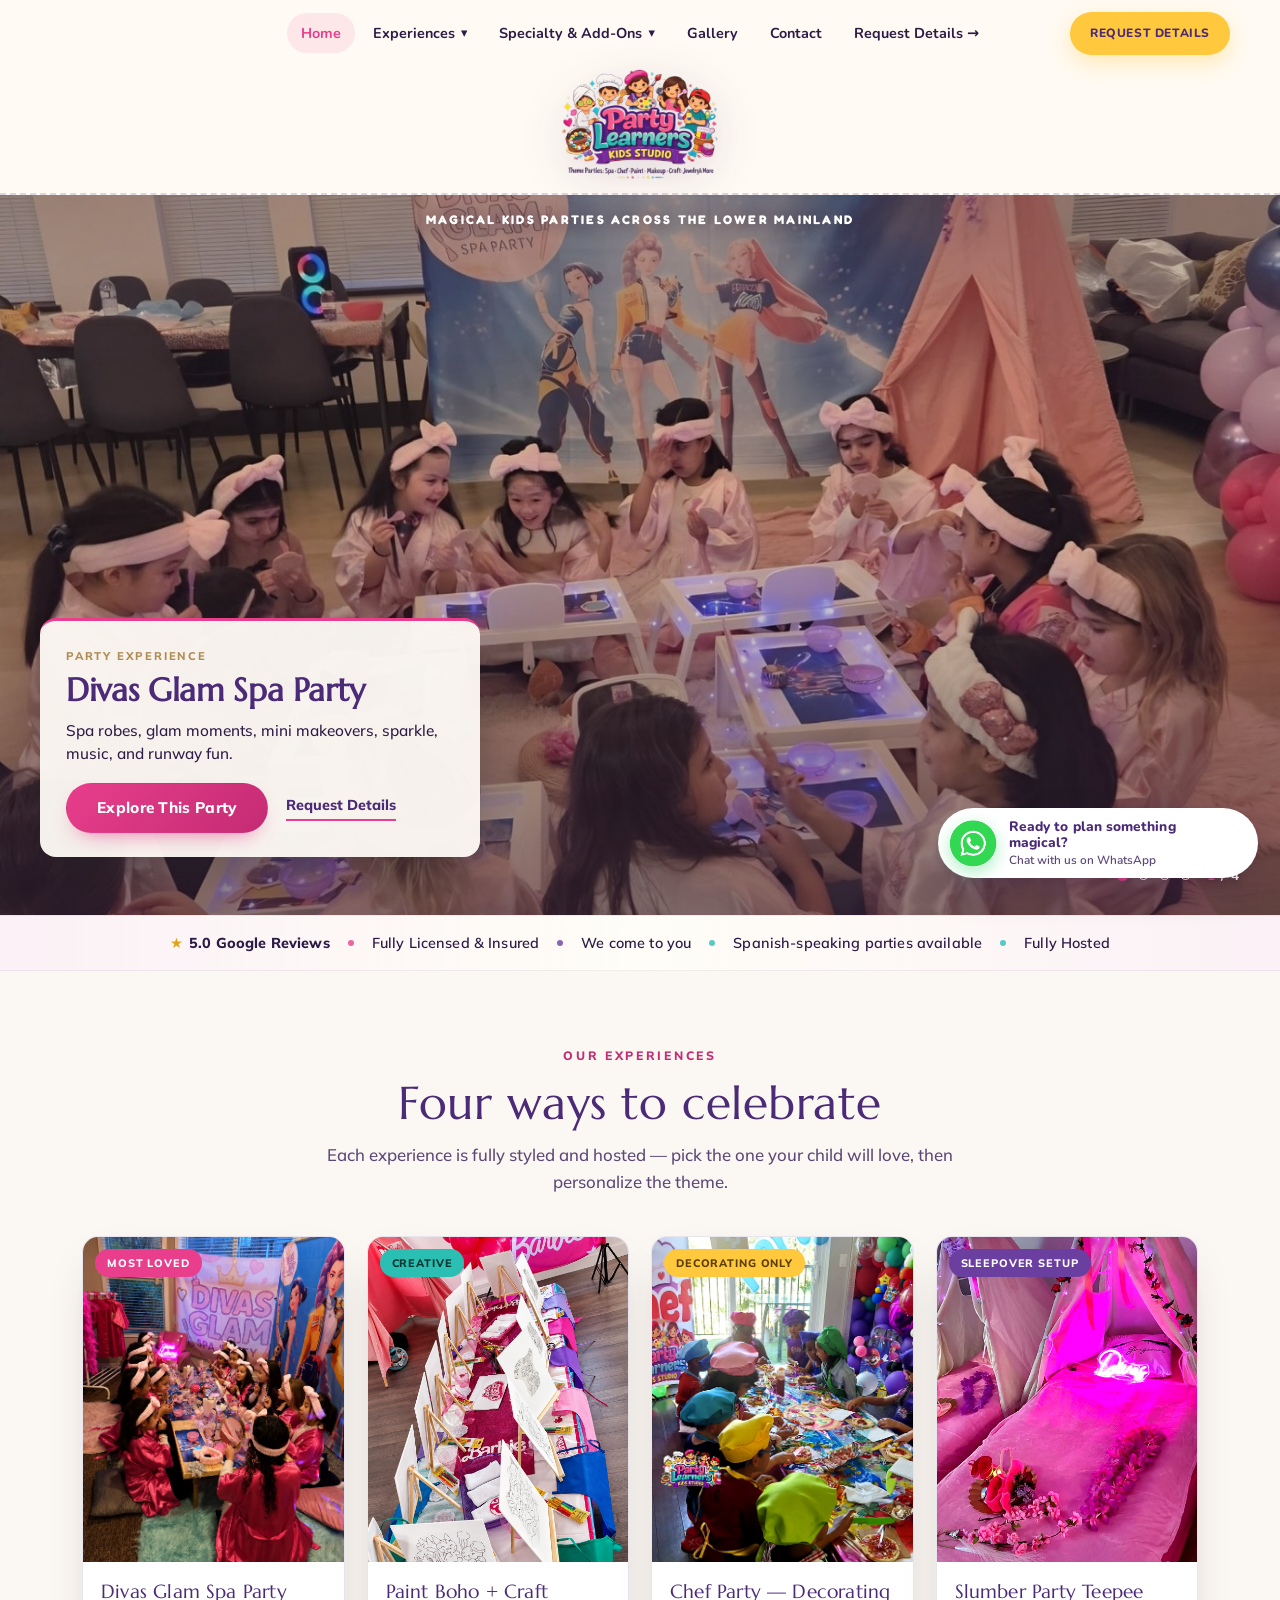
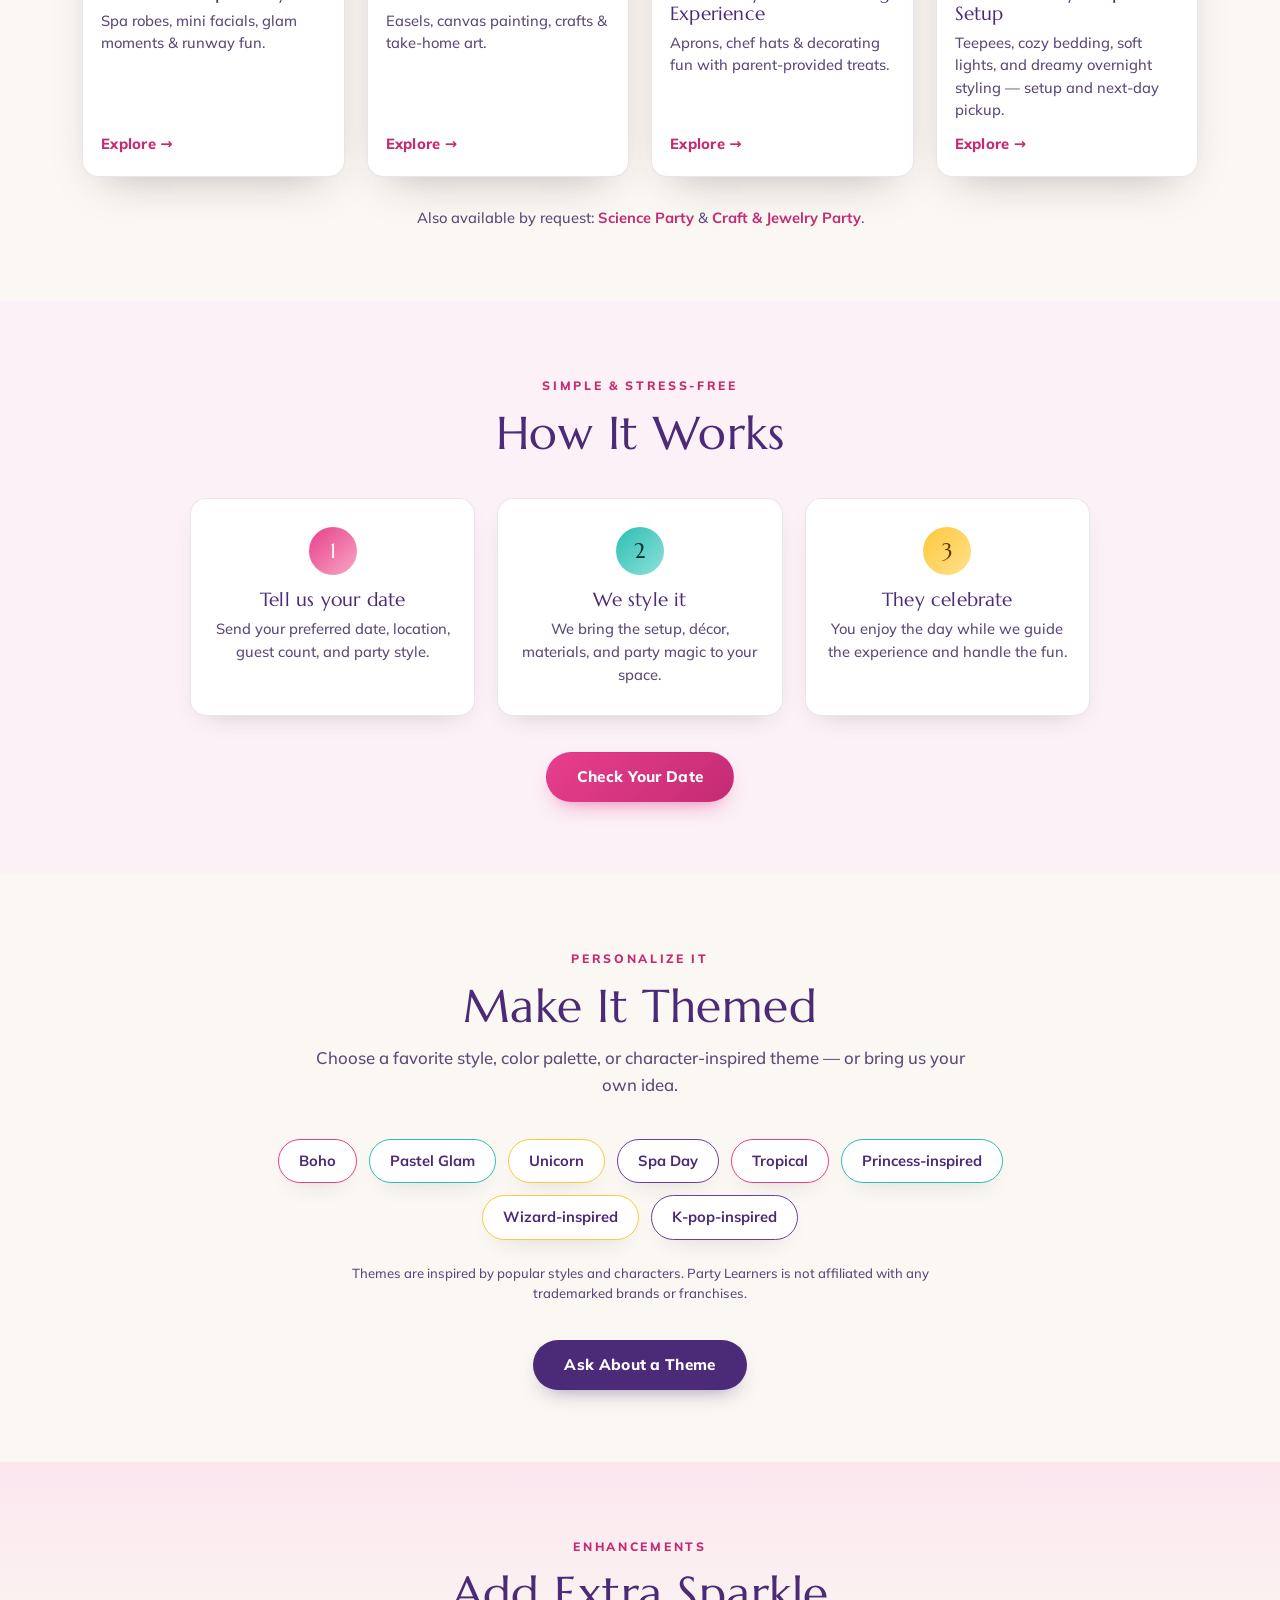
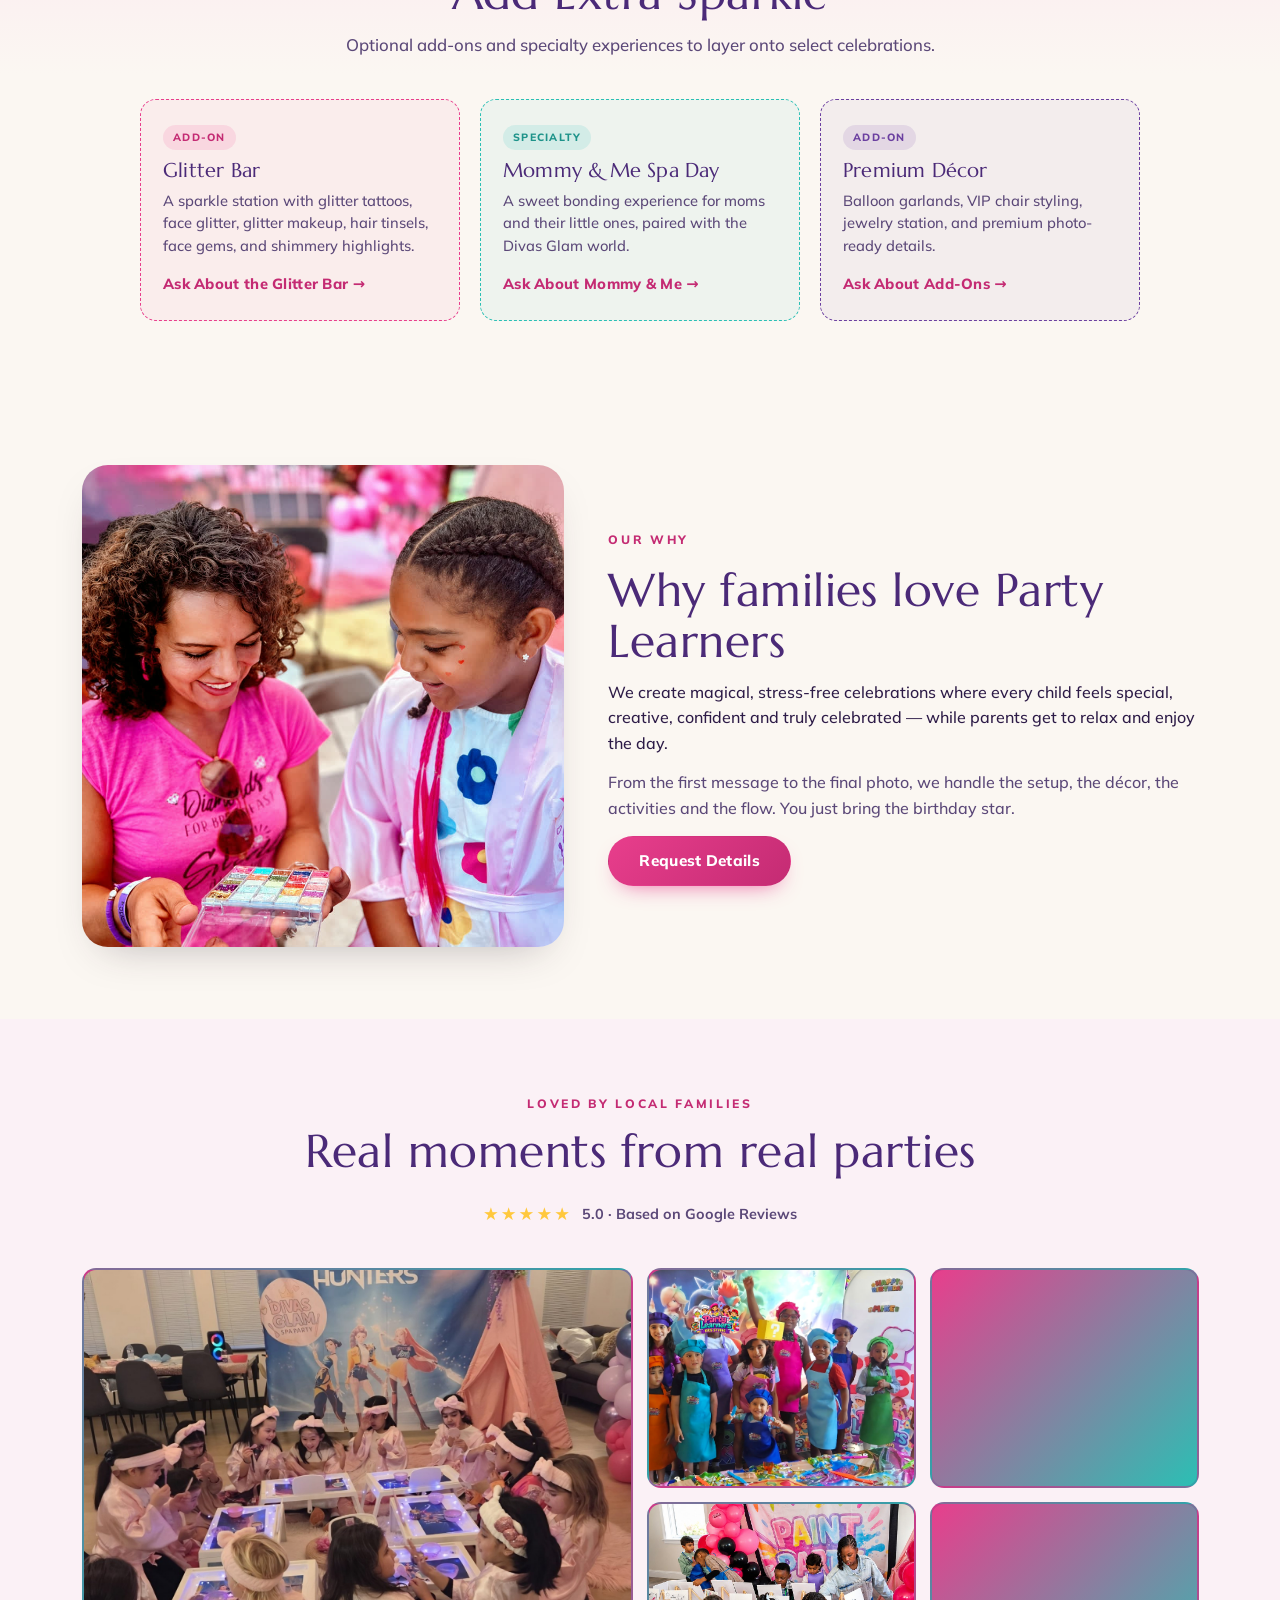
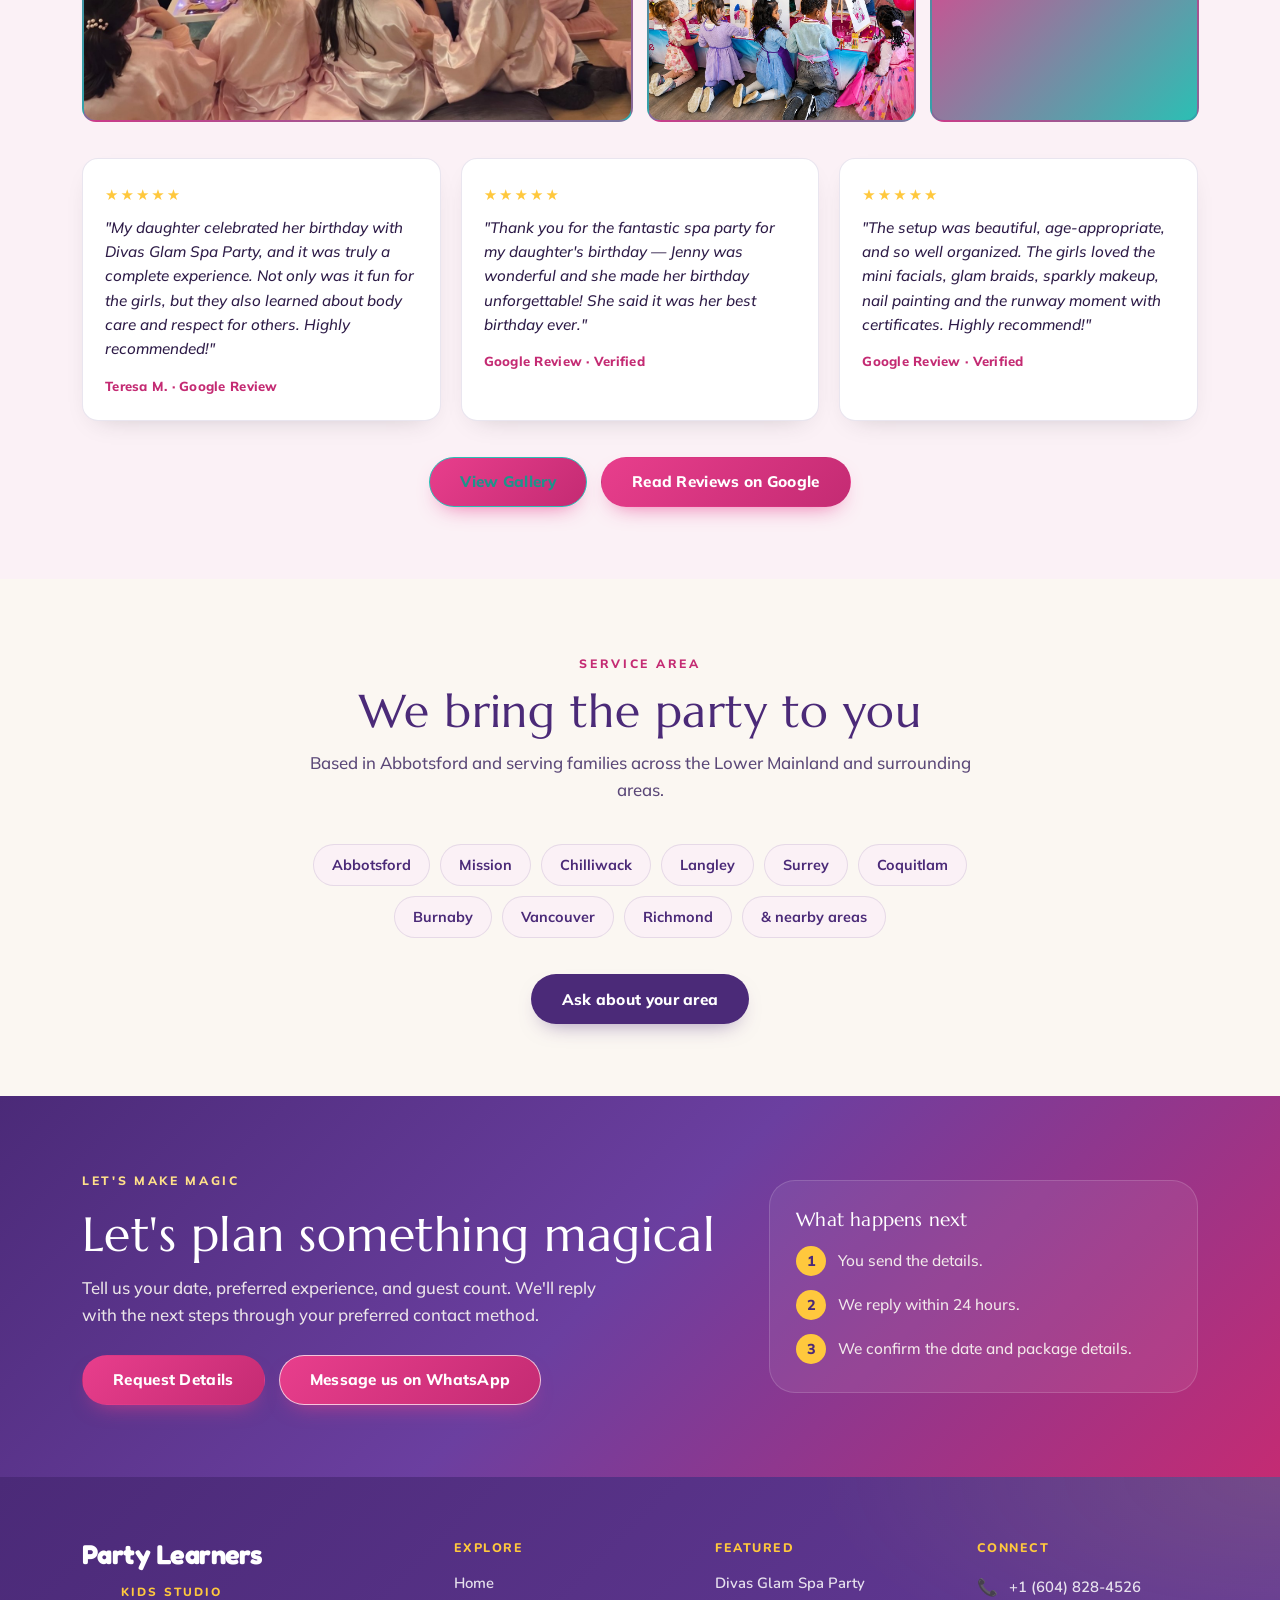
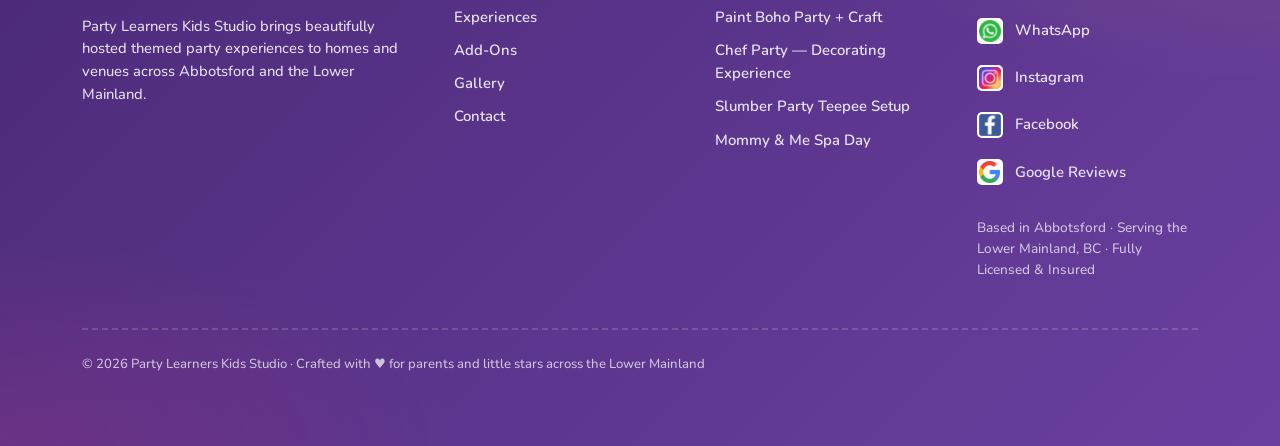
==== index.html @ 8df4a6d7 "Sprint 6: Launch QA — add Slumber + Mommy & Me to homepage makesOffer schema Final SEO/perf/a11y/lau" ====
<!DOCTYPE html>
<html lang="en">
<head>
  <meta charset="UTF-8" />
  <meta name="viewport" content="width=device-width, initial-scale=1.0" />
  <meta name="google-site-verification" content="KozViu2gSbnnQ-AlrU6OMG0VMJqmVSZ-gSo1bI0Uq8c" />
  <title>Party Learners Kids Studio | Kids Party Experiences in the Lower Mainland</title>
  <meta name="description" content="Magical kids party experiences in Abbotsford, Vancouver and the Lower Mainland — spa parties, paint & craft parties, chef decorating parties, and custom themes brought to your home or venue." />
  <meta name="keywords" content="kids spa party Vancouver, kids paint party Vancouver, kids party Vancouver, kids spa party Lower Mainland, kids spa party Abbotsford, kids spa party Burnaby, kids spa party Surrey, themed birthday parties Vancouver BC, mobile kids party service Lower Mainland, chef decorating party for kids" />

  <!-- Geo-targeting for local SEO -->
  <meta name="geo.region" content="CA-BC" />
  <meta name="geo.placename" content="Abbotsford, Lower Mainland, British Columbia" />
  <meta name="geo.position" content="49.0504;-122.3045" />
  <meta name="ICBM" content="49.0504, -122.3045" />

  <!-- Open Graph / social sharing -->
  <meta property="og:type" content="website" />
  <meta property="og:title" content="Party Learners Kids Studio | Kids Party Experiences in the Lower Mainland" />
  <meta property="og:description" content="Magical kids party experiences in Abbotsford and the Lower Mainland, including spa parties, paint parties, chef decorating parties, and custom themes." />
  <meta property="og:image" content="https://www.partylearners.ca/images/og-party-learners-collage-v3.jpg" />
  <meta property="og:url" content="https://www.partylearners.ca/" />
  <meta property="og:site_name" content="Party Learners Kids Studio" />

  <meta name="twitter:card" content="summary_large_image" />
  <meta name="twitter:title" content="Party Learners Kids Studio | Kids Party Experiences in the Lower Mainland" />
  <meta name="twitter:description" content="Magical kids party experiences in Abbotsford and the Lower Mainland, including spa parties, paint parties, chef decorating parties, and custom themes." />
  <meta name="twitter:image" content="https://www.partylearners.ca/images/og-party-learners-collage-v3.jpg" />

  <link rel="canonical" href="https://www.partylearners.ca/" />

  <!-- LocalBusiness structured data -->
  <script type="application/ld+json">
  {
    "@context": "https://schema.org",
    "@type": "LocalBusiness",
    "name": "Party Learners Kids Studio",
    "description": "Beautifully hosted themed kids party experiences brought to homes and venues across Abbotsford and the Lower Mainland, BC.",
    "url": "https://www.partylearners.ca/",
    "logo": "https://www.partylearners.ca/images/logo-banner.png",
    "image": "https://www.partylearners.ca/images/og-party-learners-collage-v3.jpg",
    "telephone": "+1-604-828-4526",
    "areaServed": [
      { "@type": "City", "name": "Abbotsford" },
      { "@type": "City", "name": "Vancouver" },
      { "@type": "City", "name": "Burnaby" },
      { "@type": "City", "name": "Surrey" },
      { "@type": "City", "name": "Coquitlam" },
      { "@type": "City", "name": "Richmond" },
      { "@type": "City", "name": "Langley" },
      { "@type": "City", "name": "Mission" },
      { "@type": "City", "name": "Chilliwack" },
      { "@type": "AdministrativeArea", "name": "Lower Mainland, British Columbia" }
    ],
    "geo": {
      "@type": "GeoCoordinates",
      "latitude": 49.0504,
      "longitude": -122.3045
    },
    "address": {
      "@type": "PostalAddress",
      "addressLocality": "Abbotsford",
      "addressRegion": "BC",
      "addressCountry": "CA"
    },
    "priceRange": "Contact for pricing",
    "sameAs": [
      "https://www.instagram.com/partylearnersdivas/",
      "https://www.facebook.com/profile.php?id=61575817507492",
      "https://share.google/UC2ASsx1LRt7J7YGp"
    ],
    "makesOffer": [
      { "@type": "Offer", "name": "Divas Glam Spa Party", "url": "https://www.partylearners.ca/divas-glam-spa-party.html" },
      { "@type": "Offer", "name": "Paint Boho Party + Craft", "url": "https://www.partylearners.ca/paint-boho-party.html" },
      { "@type": "Offer", "name": "Chef Party — Decorating Experience", "url": "https://www.partylearners.ca/chef-party.html" },
      { "@type": "Offer", "name": "Slumber Party Teepee Setup", "url": "https://www.partylearners.ca/slumber-party-teepee-setup.html" },
      { "@type": "Offer", "name": "Mommy & Me Spa Day", "url": "https://www.partylearners.ca/mommy-and-me-spa-day.html" }
    ]
  }
  </script>

  <link rel="preconnect" href="https://fonts.googleapis.com" />
  <link rel="preconnect" href="https://fonts.gstatic.com" crossorigin />
  <link href="https://fonts.googleapis.com/css2?family=Fredoka:wght@400;500;600;700&family=Nunito:wght@500;600;700;800&family=Caveat:wght@700&family=Playfair+Display:ital,wght@1,500;1,600;1,700&family=Marcellus&family=Cormorant+Garamond:wght@500;600;700&family=Mulish:wght@400;500;600;700;800&display=swap" rel="stylesheet" />
  <link rel="preload" as="image" href="images/logo-banner.png" />
  <link rel="preload" as="image" href="images/divas-glam-group-kpop.jpg" />
  <link rel="stylesheet" href="css/style.css?v=67" />
  <link rel="stylesheet" href="css/home-v2.css?v=67" />
  <link rel="icon" href="images/logo.jpeg" />
</head>
<body class="home-v2">

<!-- ============== HEADER (Sprint 1 — stable, no flicker) ============== -->
<header class="site-header">
  <div class="container nav-wrap">
    <a href="index.html" class="brand" aria-label="Party Learners Kids Studio home">
      <img src="images/logo-banner.png" alt="Party Learners Kids Studio" class="brand-logo" width="800" height="537" decoding="async" fetchpriority="high" />
    </a>

    <nav>
      <ul class="nav-links" id="primary-menu">
        <li><a href="index.html">Home</a></li>
        <li class="has-submenu">
          <button type="button" class="submenu-toggle" aria-haspopup="true" aria-expanded="false" aria-controls="submenu-experiences">Experiences <span class="submenu-caret" aria-hidden="true">▾</span></button>
          <ul class="submenu" id="submenu-experiences" role="menu">
            <li role="none"><a role="menuitem" href="experiences.html">All Experiences (Compare)</a></li>
            <li role="none"><a role="menuitem" href="divas-glam-spa-party.html">Divas Glam Spa Party</a></li>
            <li role="none"><a role="menuitem" href="paint-boho-party.html">Paint Boho Party + Craft</a></li>
            <li role="none"><a role="menuitem" href="chef-party.html">Chef Party — Decorating Experience</a></li>
            <li role="none"><a role="menuitem" href="slumber-party-teepee-setup.html">Slumber Party Teepee Setup</a></li>
            <li role="none"><a role="menuitem" href="experiences.html#coming-soon">Science Party — Available by Request</a></li>
            <li role="none"><a role="menuitem" href="experiences.html#coming-soon">Craft &amp; Jewelry Party — Available by Request</a></li>
          </ul>
        </li>
        <li class="has-submenu">
          <button type="button" class="submenu-toggle" aria-haspopup="true" aria-expanded="false" aria-controls="submenu-addons">Specialty &amp; Add-Ons <span class="submenu-caret" aria-hidden="true">▾</span></button>
          <ul class="submenu" id="submenu-addons" role="menu">
            <li role="none"><a role="menuitem" href="mommy-and-me-spa-day.html">Mommy &amp; Me Spa Day — Specialty</a></li>
            <li role="none"><a role="menuitem" href="experiences.html#add-ons">Glitter Bar — Add-On</a></li>
            <li role="none"><a role="menuitem" href="experiences.html#add-ons">Premium Décor — Add-On</a></li>
          </ul>
        </li>
        <li><a href="gallery.html">Gallery</a></li>
        <li><a href="contact.html">Contact</a></li>
        <li><a href="contact.html" class="menu-cta">Request Details →</a></li>
      </ul>
    </nav>

    <div class="nav-cta">
      <a href="contact.html" class="btn btn-primary btn-sm">Request Details</a>
      <button class="nav-toggle" aria-label="Toggle menu" aria-expanded="false" aria-controls="primary-menu">
        <span></span>
      </button>
    </div>
  </div>
</header>

<!-- ============== 2. FULL-BLEED HERO CAROUSEL (image + info panel) ============== -->
<section class="hx-hero" aria-label="Featured party experiences" data-autoplay="6500">
  <h1 class="hx-hero__brand">Magical kids parties across the Lower Mainland</h1>

  <div class="hx-hero__viewport">
    <!-- Slide 1 — Divas Glam Spa Party -->
    <article class="hx-slide is-active">
      <div class="hx-slide__media">
        <img src="images/divas-glam-group-kpop.jpg" alt="Group of girls in colorful spa robes enjoying a Divas Glam Spa Party" loading="eager" fetchpriority="high" decoding="async" width="1400" height="1342" />
      </div>
      <div class="hx-slide__panel">
        <span class="hx-slide__label">Party Experience</span>
        <h2 class="hx-slide__title">Divas Glam Spa Party</h2>
        <p class="hx-slide__desc">Spa robes, glam moments, mini makeovers, sparkle, music, and runway fun.</p>
        <div class="hx-slide__actions">
          <a href="divas-glam-spa-party.html" class="pv-btn">Explore This Party</a>
          <a href="contact.html" class="hx-slide__secondary">Request Details</a>
        </div>
      </div>
    </article>

    <!-- Slide 2 — Paint Boho + Craft -->
    <article class="hx-slide">
      <div class="hx-slide__media">
        <picture>
          <source type="image/webp" srcset="images/paint-boho-kids-painting-pink.webp" />
          <img src="images/paint-boho-kids-painting-pink.jpg" alt="Kids painting at easels at a Paint Boho Party + Craft" loading="lazy" decoding="async" width="1400" height="787" />
        </picture>
      </div>
      <div class="hx-slide__panel">
        <span class="hx-slide__label">Party Experience</span>
        <h2 class="hx-slide__title">Paint Boho + Craft</h2>
        <p class="hx-slide__desc">Easels, canvas painting, creative crafts, and take-home art.</p>
        <div class="hx-slide__actions">
          <a href="paint-boho-party.html" class="pv-btn">Explore This Party</a>
          <a href="contact.html" class="hx-slide__secondary">Request Details</a>
        </div>
      </div>
    </article>

    <!-- Slide 3 — Chef Party (decorating-only) -->
    <article class="hx-slide">
      <div class="hx-slide__media">
        <picture>
          <source type="image/webp" srcset="images/chef-party-group-colorful-aprons.webp?v=2" />
          <img src="images/chef-party-group-colorful-aprons.jpg?v=2" alt="Kids in chef hats and aprons decorating treats at a Chef Party — Decorating Experience" loading="lazy" decoding="async" width="2048" height="1164" />
        </picture>
      </div>
      <div class="hx-slide__panel">
        <span class="hx-slide__label">Party Experience</span>
        <h2 class="hx-slide__title">Chef Party — Decorating Experience</h2>
        <p class="hx-slide__desc">Chef hats, aprons, and decorating fun with parent-provided treats.</p>
        <div class="hx-slide__actions">
          <a href="chef-party.html" class="pv-btn">Explore This Party</a>
          <a href="contact.html" class="hx-slide__secondary">Request Details</a>
        </div>
      </div>
    </article>

    <!-- Slide 4 — Slumber Party Teepee Setup -->
    <article class="hx-slide">
      <div class="hx-slide__media">
        <picture>
          <source type="image/webp" srcset="images/luxury-slumber-wide-pink-window.webp?v=2" />
          <img src="images/luxury-slumber-wide-pink-window.jpg?v=2" alt="Slumber Party Teepee Setup with teepees, cozy bedding and soft lighting" loading="lazy" decoding="async" width="1984" height="996" />
        </picture>
      </div>
      <div class="hx-slide__panel">
        <span class="hx-slide__label">Party Experience</span>
        <h2 class="hx-slide__title">Slumber Party Teepee Setup</h2>
        <p class="hx-slide__desc">A cozy overnight teepee setup with mattresses, sheets, blankets, pillows, themed styling, and soft lights — setup and next-day pickup included.</p>
        <div class="hx-slide__actions">
          <a href="slumber-party-teepee-setup.html" class="pv-btn">Explore This Party</a>
          <a href="contact.html" class="hx-slide__secondary">Request Details</a>
        </div>
      </div>
    </article>
  </div>

  <div class="hx-hero__controls">
    <div class="hx-hero__dots" role="tablist" aria-label="Choose a featured experience">
      <button class="hx-dot is-active" type="button" role="tab" aria-label="Divas Glam Spa Party" aria-selected="true"></button>
      <button class="hx-dot" type="button" role="tab" aria-label="Paint Boho + Craft" aria-selected="false"></button>
      <button class="hx-dot" type="button" role="tab" aria-label="Chef Party — Decorating Experience" aria-selected="false"></button>
      <button class="hx-dot" type="button" role="tab" aria-label="Slumber Party Teepee Setup" aria-selected="false"></button>
    </div>
    <span class="hx-hero__count" aria-hidden="true"><b>1</b> / 4</span>
  </div>
</section>

<!-- ============== 3. TRUST STRIP ============== -->
<div class="hx-trust" aria-label="Why parents choose Party Learners">
  <div class="container hx-trust__inner">
    <span class="hx-trust__item is-stars"><span class="hx-trust__star" aria-hidden="true">★</span>5.0 Google Reviews</span>
    <span class="hx-trust__sep" aria-hidden="true"></span>
    <span class="hx-trust__item">Fully Licensed &amp; Insured</span>
    <span class="hx-trust__sep" aria-hidden="true"></span>
    <span class="hx-trust__item">We come to you</span>
    <span class="hx-trust__sep hx-hide-sm" aria-hidden="true"></span>
    <span class="hx-trust__item hx-hide-sm">Spanish-speaking parties available</span>
    <span class="hx-trust__sep hx-hide-sm" aria-hidden="true"></span>
    <span class="hx-trust__item hx-hide-sm">Fully Hosted</span>
  </div>
</div>

<!-- ============== 4. CORE EXPERIENCES GRID ============== -->
<section class="hx-section" id="experiences">
  <div class="container">
    <header class="hx-head">
      <span class="hx-eyebrow">our experiences</span>
      <h2 class="hx-h2">Four ways to celebrate</h2>
      <p class="hx-lead">Each experience is fully styled and hosted — pick the one your child will love, then personalize the theme.</p>
    </header>

    <div class="hx-exp-grid">
      <article class="pv-card hx-exp">
        <div class="hx-exp__media">
          <span class="pv-badge">Most Loved</span>
          <picture>
            <source type="image/webp" srcset="images/divas-glam-group-good-vibes.webp" />
            <img src="images/divas-glam-group-good-vibes.jpg" alt="Group of girls in colorful spa robes celebrating a Divas Glam Spa Party" loading="lazy" decoding="async" width="1122" height="1402" />
          </picture>
        </div>
        <div class="hx-exp__body">
          <h3 class="hx-exp__title">Divas Glam Spa Party</h3>
          <p class="hx-exp__copy">Spa robes, mini facials, glam moments &amp; runway fun.</p>
          <a href="divas-glam-spa-party.html" class="pv-link">Explore →</a>
        </div>
      </article>

      <article class="pv-card hx-exp">
        <div class="hx-exp__media">
          <span class="pv-badge">Creative</span>
          <picture>
            <source type="image/webp" srcset="images/paint-boho-barbie-table.webp" />
            <img src="images/paint-boho-barbie-table.jpg" alt="Paint Boho Party + Craft styled table with easels, canvases and paint kits" loading="lazy" decoding="async" width="1024" height="1536" />
          </picture>
        </div>
        <div class="hx-exp__body">
          <h3 class="hx-exp__title">Paint Boho + Craft</h3>
          <p class="hx-exp__copy">Easels, canvas painting, crafts &amp; take-home art.</p>
          <a href="paint-boho-party.html" class="pv-link">Explore →</a>
        </div>
      </article>

      <article class="pv-card hx-exp">
        <div class="hx-exp__media">
          <span class="pv-badge">Decorating Only</span>
          <picture>
            <source type="image/webp" srcset="images/chef-party-kids-decorating-wide.webp" />
            <img src="images/chef-party-kids-decorating-wide.jpg" alt="Kids in chef hats and aprons decorating their mini pizzas at a Chef Party — Decorating Experience" loading="lazy" decoding="async" width="1080" height="1474" />
          </picture>
        </div>
        <div class="hx-exp__body">
          <h3 class="hx-exp__title">Chef Party — Decorating Experience</h3>
          <p class="hx-exp__copy">Aprons, chef hats &amp; decorating fun with parent-provided treats.</p>
          <a href="chef-party.html" class="pv-link">Explore →</a>
        </div>
      </article>

      <article class="pv-card hx-exp">
        <div class="hx-exp__media">
          <span class="pv-badge">Sleepover Setup</span>
          <picture>
            <source type="image/webp" srcset="images/luxury-slumber-divas-neon-teepee.webp" />
            <img src="images/luxury-slumber-divas-neon-teepee.jpg" alt="Slumber Party Teepee Setup with a cozy teepee, bedding, flower garlands and ambient lighting" loading="lazy" decoding="async" width="970" height="2048" />
          </picture>
        </div>
        <div class="hx-exp__body">
          <h3 class="hx-exp__title">Slumber Party Teepee Setup</h3>
          <p class="hx-exp__copy">Teepees, cozy bedding, soft lights, and dreamy overnight styling — setup and next-day pickup.</p>
          <a href="slumber-party-teepee-setup.html" class="pv-link">Explore →</a>
        </div>
      </article>
    </div>

    <p class="hx-byrequest">Also available by request: <a href="contact.html">Science Party</a> &amp; <a href="contact.html">Craft &amp; Jewelry Party</a>.</p>
  </div>
</section>

<!-- ============== 5. HOW IT WORKS ============== -->
<section class="hx-section hx-section--soft">
  <div class="container">
    <header class="hx-head">
      <span class="hx-eyebrow">simple &amp; stress-free</span>
      <h2 class="hx-h2">How It Works</h2>
    </header>

    <div class="hx-steps">
      <div class="hx-step">
        <span class="hx-step__num">1</span>
        <h3 class="hx-step__title">Tell us your date</h3>
        <p>Send your preferred date, location, guest count, and party style.</p>
      </div>
      <div class="hx-step">
        <span class="hx-step__num">2</span>
        <h3 class="hx-step__title">We style it</h3>
        <p>We bring the setup, décor, materials, and party magic to your space.</p>
      </div>
      <div class="hx-step">
        <span class="hx-step__num">3</span>
        <h3 class="hx-step__title">They celebrate</h3>
        <p>You enjoy the day while we guide the experience and handle the fun.</p>
      </div>
    </div>

    <div class="hx-center">
      <a href="contact.html" class="pv-btn">Check Your Date</a>
    </div>
  </div>
</section>

<!-- ============== 6. MAKE IT THEMED ============== -->
<section class="hx-section">
  <div class="container">
    <header class="hx-head">
      <span class="hx-eyebrow">personalize it</span>
      <h2 class="hx-h2">Make It Themed</h2>
      <p class="hx-lead">Choose a favorite style, color palette, or character-inspired theme — or bring us your own idea.</p>
    </header>

    <div class="hx-chips" role="list">
      <span class="hx-chip" role="listitem">Boho</span>
      <span class="hx-chip" role="listitem">Pastel Glam</span>
      <span class="hx-chip" role="listitem">Unicorn</span>
      <span class="hx-chip" role="listitem">Spa Day</span>
      <span class="hx-chip" role="listitem">Tropical</span>
      <span class="hx-chip" role="listitem">Princess-inspired</span>
      <span class="hx-chip" role="listitem">Wizard-inspired</span>
      <span class="hx-chip" role="listitem">K-pop-inspired</span>
    </div>

    <p class="hx-disclaimer">Themes are inspired by popular styles and characters. Party Learners is not affiliated with any trademarked brands or franchises.</p>

    <div class="hx-center">
      <a href="contact.html" class="pv-btn pv-btn--plum">Ask About a Theme</a>
    </div>
  </div>
</section>

<!-- ============== 7. PREMIUM ADD-ONS (subordinate to core experiences) ============== -->
<section class="hx-section hx-section--cream" id="add-ons">
  <div class="container">
    <header class="hx-head">
      <span class="hx-eyebrow">enhancements</span>
      <h2 class="hx-h2">Add Extra Sparkle</h2>
      <p class="hx-lead">Optional add-ons and specialty experiences to layer onto select celebrations.</p>
    </header>

    <div class="hx-addon-grid">
      <article class="pv-addon">
        <span class="pv-addon__label">Add-On</span>
        <h3 class="pv-addon__title">Glitter Bar</h3>
        <p>A sparkle station with glitter tattoos, face glitter, glitter makeup, hair tinsels, face gems, and shimmery highlights.</p>
        <a href="contact.html" class="pv-link">Ask About the Glitter Bar →</a>
      </article>

      <article class="pv-addon">
        <span class="pv-addon__label">Specialty</span>
        <h3 class="pv-addon__title">Mommy &amp; Me Spa Day</h3>
        <p>A sweet bonding experience for moms and their little ones, paired with the Divas Glam world.</p>
        <a href="mommy-and-me-spa-day.html" class="pv-link">Ask About Mommy &amp; Me →</a>
      </article>

      <article class="pv-addon">
        <span class="pv-addon__label">Add-On</span>
        <h3 class="pv-addon__title">Premium Décor</h3>
        <p>Balloon garlands, VIP chair styling, jewelry station, and premium photo-ready details.</p>
        <a href="contact.html" class="pv-link">Ask About Add-Ons →</a>
      </article>
    </div>
  </div>
</section>

<!-- ============== 8. OUR WHY ============== -->
<section class="hx-section">
  <div class="container">
    <div class="hx-why">
      <div class="hx-why__media">
        <img src="images/jenn-with-child.jpg?v=2" alt="Jenn sharing a warm moment with a young guest at a Party Learners celebration" loading="lazy" decoding="async" width="900" height="900" />
      </div>
      <div class="hx-why__body">
        <span class="hx-eyebrow">our why</span>
        <h2 class="hx-h2">Why families love Party Learners</h2>
        <p class="hx-lead">We create magical, stress-free celebrations where every child feels special, creative, confident and truly celebrated — while parents get to relax and enjoy the day.</p>
        <p>From the first message to the final photo, we handle the setup, the décor, the activities and the flow. You just bring the birthday star.</p>
        <div class="hx-why__actions">
          <a href="contact.html" class="pv-btn">Request Details</a>
        </div>
      </div>
    </div>
  </div>
</section>

<!-- ============== 9. REAL MOMENTS + REVIEWS ============== -->
<section class="hx-section hx-section--soft" id="reviews">
  <div class="container">
    <header class="hx-head">
      <span class="hx-eyebrow">loved by local families</span>
      <h2 class="hx-h2">Real moments from real parties</h2>
      <div class="hx-rating">
        <span class="hx-rating__stars" aria-hidden="true">★★★★★</span>
        <span class="hx-rating__text">5.0 · Based on Google Reviews</span>
      </div>
    </header>

    <div class="hx-mosaic gallery-editorial">
      <div class="gallery-item feature"><img src="images/divas-glam-group-kpop.jpg" alt="Group of girls in colorful spa robes around spa trays at a Divas Glam Spa Party" loading="lazy" decoding="async" /></div>
      <div class="gallery-item"><img src="images/chef-party-group-colorful-aprons.jpg?v=2" alt="Kids in colorful chef hats and aprons at a Chef Party — Decorating Experience" loading="lazy" decoding="async" /></div>
      <div class="gallery-item"><img src="images/luxury-slumber-happy-birthday-dara.jpg" alt="Slumber Party Teepee Setup with multiple teepees, cozy bedding and themed backdrop" loading="lazy" decoding="async" /></div>
      <div class="gallery-item"><img src="images/paint-boho-kids-painting-pink.jpg" alt="Kids painting at easels at a Paint Boho Party + Craft" loading="lazy" decoding="async" /></div>
      <div class="gallery-item"><img src="images/divas-glam-relax.jpg" alt="Group of girls relaxing with face masks at a Divas Glam Spa Party" loading="lazy" decoding="async" /></div>
    </div>

    <div class="hx-reviews">
      <article class="pv-review">
        <div class="pv-review__stars" aria-hidden="true">★★★★★</div>
        <p>"My daughter celebrated her birthday with Divas Glam Spa Party, and it was truly a complete experience. Not only was it fun for the girls, but they also learned about body care and respect for others. Highly recommended!"</p>
        <div class="pv-review__by">Teresa M. · Google Review</div>
      </article>
      <article class="pv-review">
        <div class="pv-review__stars" aria-hidden="true">★★★★★</div>
        <p>"Thank you for the fantastic spa party for my daughter's birthday — Jenny was wonderful and she made her birthday unforgettable! She said it was her best birthday ever."</p>
        <div class="pv-review__by">Google Review · Verified</div>
      </article>
      <article class="pv-review">
        <div class="pv-review__stars" aria-hidden="true">★★★★★</div>
        <p>"The setup was beautiful, age-appropriate, and so well organized. The girls loved the mini facials, glam braids, sparkly makeup, nail painting and the runway moment with certificates. Highly recommend!"</p>
        <div class="pv-review__by">Google Review · Verified</div>
      </article>
    </div>

    <div class="hx-center hx-center--row">
      <a href="gallery.html" class="pv-btn pv-btn--ghost-plum">View Gallery</a>
      <a href="https://share.google/UC2ASsx1LRt7J7YGp" target="_blank" rel="noopener noreferrer" class="pv-btn">Read Reviews on Google</a>
    </div>
  </div>
</section>

<!-- ============== 10. SERVICE AREA ============== -->
<section class="hx-section" id="service-area">
  <div class="container">
    <header class="hx-head">
      <span class="hx-eyebrow">service area</span>
      <h2 class="hx-h2">We bring the party to you</h2>
      <p class="hx-lead">Based in Abbotsford and serving families across the Lower Mainland and surrounding areas.</p>
    </header>

    <ul class="hx-cities" aria-label="Cities served">
      <li>Abbotsford</li>
      <li>Mission</li>
      <li>Chilliwack</li>
      <li>Langley</li>
      <li>Surrey</li>
      <li>Coquitlam</li>
      <li>Burnaby</li>
      <li><a href="kids-spa-party-vancouver.html">Vancouver</a></li>
      <li>Richmond</li>
      <li>&amp; nearby areas</li>
    </ul>

    <div class="hx-center">
      <a href="contact.html" class="pv-btn pv-btn--plum">Ask about your area</a>
    </div>
  </div>
</section>

<!-- ============== 11. FINAL CTA ============== -->
<section class="hx-final">
  <div class="container hx-final__inner">
    <div class="hx-final__copy">
      <span class="hx-eyebrow hx-eyebrow--light">let's make magic</span>
      <h2 class="hx-final__title">Let's plan something magical</h2>
      <p class="hx-final__lead">Tell us your date, preferred experience, and guest count. We'll reply with the next steps through your preferred contact method.</p>
      <div class="hx-final__actions">
        <a href="contact.html" class="pv-btn">Request Details</a>
        <a href="https://wa.me/16048284526?text=Hi!%20I%27d%20like%20to%20ask%20about%20booking%20a%20kids%20party%20with%20Party%20Learners%20Kids%20Studio." target="_blank" rel="noopener noreferrer" class="pv-btn pv-btn--ghost">Message us on WhatsApp</a>
      </div>
    </div>
    <div class="hx-next">
      <h3 class="hx-next__title">What happens next</h3>
      <ol class="hx-next__list">
        <li><span>1</span>You send the details.</li>
        <li><span>2</span>We reply within 24 hours.</li>
        <li><span>3</span>We confirm the date and package details.</li>
      </ol>
    </div>
  </div>
</section>

<!-- ============== FOOTER ============== -->
<footer class="site-footer">
  <div class="container">
    <div class="footer-grid">
      <div class="footer-brand">
        <a href="index.html" class="brand footer-wordmark" aria-label="Party Learners Kids Studio">
          <span class="wm-line1">Party Learners</span>
          <span class="wm-line2">Kids Studio</span>
        </a>
        <p>Party Learners Kids Studio brings beautifully hosted themed party experiences to homes and venues across Abbotsford and the Lower Mainland.</p>
      </div>
      <div>
        <h4>Explore</h4>
        <ul>
          <li><a href="index.html">Home</a></li>
          <li><a href="experiences.html">Experiences</a></li>
          <li><a href="experiences.html#add-ons">Add-Ons</a></li>
          <li><a href="gallery.html">Gallery</a></li>
          <li><a href="contact.html">Contact</a></li>
        </ul>
      </div>
      <div>
        <h4>Featured</h4>
        <ul>
          <li><a href="divas-glam-spa-party.html">Divas Glam Spa Party</a></li>
          <li><a href="paint-boho-party.html">Paint Boho Party + Craft</a></li>
          <li><a href="chef-party.html">Chef Party — Decorating Experience</a></li>
          <li><a href="slumber-party-teepee-setup.html">Slumber Party Teepee Setup</a></li>
          <li><a href="mommy-and-me-spa-day.html">Mommy &amp; Me Spa Day</a></li>
        </ul>
      </div>
      <div>
        <h4>Connect</h4>
        <ul class="footer-connect">
          <li><a href="tel:+16048284526" aria-label="Call +1 604 828 4526"><span class="fc-ico fc-ico--phone" aria-hidden="true">📞</span> +1 (604) 828-4526</a></li>
          <li><a href="https://wa.me/16048284526?text=Hi%21%20I%27d%20like%20to%20ask%20about%20booking%20a%20kids%20party%20with%20Party%20Learners%20Kids%20Studio." target="_blank" rel="noopener noreferrer" aria-label="WhatsApp"><img class="fc-logo" src="images/brand-whatsapp.png" alt="" width="22" height="22" loading="lazy" /> WhatsApp</a></li>
          <li><a href="https://www.instagram.com/partylearnersdivas/" target="_blank" rel="noopener noreferrer" aria-label="Instagram"><img class="fc-logo" src="images/brand-instagram.png" alt="" width="22" height="22" loading="lazy" /> Instagram</a></li>
          <li><a href="https://www.facebook.com/profile.php?id=61575817507492" target="_blank" rel="noopener noreferrer" aria-label="Facebook"><img class="fc-logo" src="images/brand-facebook.png" alt="" width="22" height="22" loading="lazy" /> Facebook</a></li>
          <li><a href="https://share.google/UC2ASsx1LRt7J7YGp" target="_blank" rel="noopener noreferrer" aria-label="Google Reviews"><img class="fc-logo" src="images/brand-google.png" alt="" width="22" height="22" loading="lazy" /> Google Reviews</a></li>
        </ul>
        <ul class="mt-2">
          <li style="color:rgba(255,255,255,.7);font-size:.85rem">Based in Abbotsford · Serving the Lower Mainland, BC · Fully Licensed &amp; Insured</li>
        </ul>
      </div>
    </div>
    <div class="footer-bottom">
      <span>© 2026 Party Learners Kids Studio · Crafted with ♥ for parents and little stars across the Lower Mainland</span>
    </div>
  </div>
</footer>

<!-- ============== FLOATING WHATSAPP WIDGET (Sprint 1) ============== -->
<a class="whatsapp-float"
   href="https://wa.me/16048284526?text=Hi!%20I%27d%20like%20to%20ask%20about%20booking%20a%20kids%20party%20with%20Party%20Learners%20Kids%20Studio."
   target="_blank"
   rel="noopener noreferrer"
   aria-label="Chat with Party Learners on WhatsApp">
  <span class="whatsapp-float__icon" aria-hidden="true">
    <img src="images/whatsapp-icon.png" alt="" width="48" height="48" decoding="async" />
  </span>
  <span class="whatsapp-float__text">
    <strong>Ready to plan something magical?</strong>
    <small>Chat with us on WhatsApp</small>
  </span>
</a>

<script src="js/main.js?v=67"></script>
<script src="js/home-v2.js?v=67"></script>
</body>
</html>
---- css/style.css ----
/* =========================================================
   Party Learners Kids Studio — Brand Guidelines v1
   Built from the official brand book: Fredoka + Nunito + Caveat,
   cream paper background, four-color brand palette.
   ========================================================= */

:root {
  /* Brand */
  --pink: #E83E8C;
  --pink-deep: #C42B73;
  --teal: #2BBFB4;
  --teal-deep: #1E938A;
  --purple: #6B3FA0;
  --purple-deep: #4B2A78;
  --yellow: #FFC83D;
  --yellow-deep: #E0A41A;

  /* Surfaces */
  --paper: #FFFAF3;
  --paper-2: #FFF1E6;
  --ink: #2D1B47;
  --ink-soft: #5B4878;
  --line: rgba(75, 42, 120, 0.18);

  /* Radii */
  --r-sm: 8px;
  --r-md: 14px;
  --r-lg: 22px;
  --r-xl: 28px;
  --r-pill: 999px;

  /* Type */
  --font-display: 'Fredoka', system-ui, sans-serif;
  --font-body: 'Nunito', system-ui, sans-serif;
  --font-script: 'Caveat', cursive;
  --serif: 'Playfair Display', Georgia, serif;

  /* Editorial palette additions */
  --pink-50: #FDF1F6;
  --pink-100: #FBE2EE;
  --lav-50: #F4EEFB;
  --lav-100: #E8DCF6;
  --gold-50: #FBF1D9;
  --champagne: #F5E9D6;
  --rose-gold: #E9B8A7;

  /* Hero gradient blobs */
  --blob-pink: #F6C9DC;
  --blob-lav: #D9C8F3;
  --blob-peach: #FFE0B6;

  /* Hero background gradient stops */
  --hero-bg-1: #FFF8F1;
  --hero-bg-2: #FBF3FB;

  /* Signature Divas Glam wash */
  --sig-bg-1: #FFF7F3;
  --sig-bg-2: #FBF3F8;
  --sig-bg-3: #F6EEF8;

  /* Premium gradients */
  --grad-wordmark: linear-gradient(135deg, #C04C82 0%, #E26FA0 25%, #B973CF 55%, #A86BD4 75%, #D4A84B 100%);
  --grad-glam-cta: linear-gradient(135deg, #C04C82 0%, #A86BD4 60%, #D4A84B 130%);

  /* Shadows */
  --shadow-card: 0 24px 50px -30px rgba(75, 42, 120, 0.35);
  --shadow-soft: 0 12px 30px -18px rgba(75, 42, 120, 0.25);

  --container: 1180px;
  --transition: 220ms cubic-bezier(.2, .7, .3, 1);
}

/* =========================
   Reset & base
   ========================= */
* { box-sizing: border-box; }
html, body { margin: 0; padding: 0; }
html { scroll-behavior: smooth; }
body {
  font-family: var(--font-body);
  font-weight: 500;
  color: var(--ink);
  line-height: 1.55;
  background:
    radial-gradient(900px 500px at 0% 0%, rgba(232, 62, 140, 0.08) 0%, transparent 60%),
    radial-gradient(900px 600px at 100% 10%, rgba(43, 191, 180, 0.08) 0%, transparent 60%),
    var(--paper);
  -webkit-font-smoothing: antialiased;
  -moz-osx-font-smoothing: grayscale;
  font-size: 15px;
}
img { max-width: 100%; display: block; }
a { color: var(--purple-deep); text-decoration: none; transition: color var(--transition); }
a:hover { color: var(--pink); }
button { font-family: inherit; cursor: pointer; }
ul { list-style: none; padding: 0; margin: 0; }

h1, h2, h3, h4, h5 {
  font-family: var(--font-display);
  font-weight: 700;
  color: var(--purple-deep);
  margin: 0 0 .5em;
  letter-spacing: -0.01em;
  line-height: 1.1;
}
h1 { font-size: clamp(2.8rem, 5.8vw, 4.4rem); }
h2 { font-size: clamp(1.8rem, 3.6vw, 2.4rem); }
h3 { font-size: 1.45rem; font-weight: 600; }
p { margin: 0 0 1em; color: var(--ink-soft); }

.container {
  width: 100%;
  max-width: var(--container);
  margin: 0 auto;
  padding: 0 32px;
}
/* Global horizontal overflow guard — prevents any element from breaking the viewport */
html, body { overflow-x: hidden; max-width: 100%; }
img, video, svg { max-width: 100%; }
@media (max-width: 720px) { .container { padding: 0 22px; } }

/* =========================
   Buttons
   ========================= */
.btn {
  display: inline-flex;
  align-items: center;
  justify-content: center;
  gap: 10px;
  padding: 14px 26px;
  border-radius: var(--r-pill);
  font-family: var(--font-body);
  font-weight: 800;
  font-size: 0.85rem;
  letter-spacing: 0.05em;
  text-transform: uppercase;
  border: 2px solid transparent;
  cursor: pointer;
  transition: var(--transition);
  white-space: nowrap;
}
.btn-primary {
  background: var(--yellow);
  color: var(--purple-deep);
  box-shadow: 0 8px 22px rgba(255, 200, 61, 0.35);
}
.btn-primary:hover {
  background: var(--pink);
  color: #fff;
  transform: translateY(-2px);
  box-shadow: 0 10px 28px rgba(232, 62, 140, 0.4);
}
.btn-secondary {
  background: #fff;
  color: var(--purple-deep);
  border-color: var(--line);
}
.btn-secondary:hover {
  background: var(--purple-deep);
  color: #fff;
  border-color: var(--purple-deep);
  transform: translateY(-2px);
}
.btn-ghost {
  background: transparent;
  color: var(--purple-deep);
  border-color: var(--purple-deep);
}
.btn-ghost:hover { background: var(--purple-deep); color: #fff; }
.btn-sm { padding: 10px 18px; font-size: 0.75rem; }

/* =========================
   Header
   ========================= */
.site-header {
  position: sticky;
  top: 0;
  z-index: 100;
  background: rgba(255, 250, 243, 0.92);
  backdrop-filter: saturate(160%) blur(10px);
  -webkit-backdrop-filter: saturate(160%) blur(10px);
  border-bottom: 2px dashed var(--line);
}
/* Two-row header: nav menu on top, BIG logo banner below.
   Shrinks gracefully on scroll via .compact class added by main.js */
.nav-wrap {
  display: grid;
  grid-template-columns: 1fr auto 1fr;
  grid-template-rows: auto auto;
  align-items: center;
  padding: 12px 0 14px;
  gap: 8px 24px;
}
.brand {
  display: inline-flex;
  align-items: center;
  gap: 12px;
  text-decoration: none;
  grid-column: 1 / -1;
  grid-row: 2;
  justify-self: center;
  transition: opacity .3s ease;
}
/* Single logo image, constant size on scroll — no src swap, no height/width animation.
   Explicit width/height on the <img> reserves the aspect ratio so the logo never reflows
   while decoding, and the header height never changes on scroll → no flicker, no CLS. */
.brand-logo {
  height: 116px;
  width: auto;
  max-width: 360px;
  object-fit: contain;
  display: block;
  flex-shrink: 0;
  filter: drop-shadow(0 8px 22px rgba(75, 42, 120, .16));
}
.nav-wrap > nav {
  grid-column: 1 / -1;
  grid-row: 1;
  justify-self: center;
}
.nav-wrap .nav-cta {
  grid-column: 3 / 4;
  grid-row: 1;
  justify-self: end;
  align-self: center;
  z-index: 2;
}

/* Scrolled state — compositor-safe only (subtle shadow). Header height NEVER changes
   between states, so there is no layout shift and no logo flicker on scroll. */
.site-header.compact {
  box-shadow: 0 8px 24px -16px rgba(75, 42, 120, .35);
}

/* Tablet & mobile — centered logo, hamburger floats absolute right.
   Constant size on scroll, compact header that doesn't eat vertical space. */
@media (max-width: 980px) {
  .nav-wrap {
    display: flex;
    flex-direction: row;
    justify-content: center;
    align-items: center;
    padding: 12px 0;
    gap: 0;
    position: relative;
    min-height: 104px;
  }
  .brand {
    display: flex;
    align-items: center;
    grid-column: auto;
    grid-row: auto;
    justify-self: initial;
    margin: 0 auto;
    flex: 0 1 auto;
    min-width: 0;
    max-width: calc(100% - 80px); /* leave room for hamburger on right */
  }
  .brand-logo {
    height: 88px;
    max-width: 100%;
    width: auto;
    object-fit: contain;
    filter: drop-shadow(0 6px 16px rgba(75, 42, 120, .18));
  }
  .nav-wrap > nav {
    grid-column: auto;
    grid-row: auto;
    justify-self: initial;
    width: auto;
  }
  .nav-wrap .nav-cta {
    grid-column: auto;
    grid-row: auto;
    justify-self: initial;
    align-self: center;
    display: flex;
    align-items: center;
    gap: 8px;
    flex-shrink: 0;
    position: absolute;
    right: 0;
    top: 50%;
    transform: translateY(-50%);
  }
  /* Hide the standalone "Request Details" button from mobile header — lives inside the menu */
  .nav-wrap .nav-cta .btn-primary { display: none; }
}
@media (max-width: 600px) {
  .nav-wrap { min-height: 92px; padding: 10px 0; }
  .brand-logo { height: 78px; }
}
@media (max-width: 430px) {
  .nav-wrap { min-height: 84px; padding: 10px 0; }
  .brand-logo { height: 70px; }
}
@media (max-width: 360px) {
  .nav-wrap { min-height: 78px; padding: 8px 0; }
  .brand-logo { height: 64px; }
}
.brand-mark, .brand-name { display: none; }

.nav-links {
  display: flex;
  align-items: center;
  gap: 4px;
}
.nav-links a {
  padding: 10px 14px;
  border-radius: var(--r-pill);
  font-family: var(--font-body);
  font-size: 0.9rem;
  font-weight: 700;
  color: var(--ink);
  transition: var(--transition);
}
.nav-links a:hover { background: rgba(232, 62, 140, 0.1); color: var(--pink); }
.nav-links a.active { color: var(--pink); background: rgba(232, 62, 140, 0.1); }

.nav-cta { display: flex; align-items: center; gap: 12px; }

.nav-toggle {
  display: none;
  width: 44px; height: 44px;
  border: none; background: transparent;
  border-radius: 50%;
  align-items: center; justify-content: center;
}
.nav-toggle span {
  display: block;
  width: 22px; height: 2px;
  background: var(--purple-deep);
  position: relative;
  transition: var(--transition);
}
.nav-toggle span::before, .nav-toggle span::after {
  content: ""; position: absolute; left: 0; right: 0;
  height: 2px; background: var(--purple-deep);
  transition: var(--transition);
}
.nav-toggle span::before { top: -7px; }
.nav-toggle span::after { top: 7px; }
.nav-toggle.is-open span { background: transparent; }
.nav-toggle.is-open span::before { transform: rotate(45deg); top: 0; }
.nav-toggle.is-open span::after { transform: rotate(-45deg); top: 0; }

@media (max-width: 980px) {
  .nav-toggle { display: inline-flex; }
  .nav-links {
    position: fixed;
    top: 100%;
    left: 0;
    right: 0;
    flex-direction: column;
    align-items: stretch;
    gap: 4px;
    background: var(--paper);
    padding: 18px 22px 26px;
    border-bottom: 2px dashed var(--line);
    box-shadow: 0 18px 35px -10px rgba(75, 42, 120, .25);
    transform: translateY(-12px);
    opacity: 0;
    pointer-events: none;
    transition: transform .25s ease, opacity .25s ease;
    max-height: calc(100vh - 100%);
    overflow-y: auto;
  }
  .nav-links.is-open { transform: translateY(0); opacity: 1; pointer-events: auto; }
  .nav-links a {
    padding: 14px 16px;
    border-radius: var(--r-md);
    font-size: 1rem;
    min-height: 44px;
    display: flex;
    align-items: center;
  }
  /* "Book a Party" as primary CTA inside mobile menu */
  .nav-links .menu-cta {
    margin-top: 12px;
    padding: 14px 22px !important;
    background: var(--yellow);
    color: var(--purple-deep) !important;
    font-weight: 800;
    font-family: var(--font-body);
    text-transform: uppercase;
    letter-spacing: 0.05em;
    text-align: center;
    justify-content: center;
    border-radius: var(--r-pill);
    box-shadow: 0 8px 22px rgba(255, 200, 61, .35);
  }
  .nav-links .menu-cta:hover { background: var(--pink); color: #fff !important; }
}

/* =========================
   Sections
   ========================= */
.section { padding: 88px 0; }
.section-tight { padding: 56px 0; }

.section-head {
  text-align: center;
  max-width: 720px;
  margin: 0 auto 56px;
}
.section-head .eyebrow {
  display: inline-block;
  font-family: var(--font-script);
  font-weight: 700;
  font-size: 1.6rem;
  color: var(--pink);
  transform: rotate(-2deg);
  margin-bottom: 8px;
}
.section-head h2 { margin-bottom: 16px; }
.section-head .lead {
  font-size: 1.1rem;
  max-width: 560px;
  margin: 0 auto;
  color: var(--ink-soft);
}

/* Decorative dashed party-streamer divider */
.streamer {
  height: 2px;
  background: repeating-linear-gradient(90deg, var(--line) 0 6px, transparent 6px 12px);
  margin: 0 0 0;
  border: 0;
}

/* Color word cycling (DO from brand: cycle pink → teal → purple → yellow) */
.c-pink { color: var(--pink); }
.c-teal { color: var(--teal); }
.c-purple { color: var(--purple); }
.c-purple-deep { color: var(--purple-deep); }
.c-yellow { color: var(--yellow-deep); }

/* =========================
   Hero (home) — editorial boutique premium
   ========================= */
.hero {
  position: relative;
  padding: 80px 0 140px;
  overflow: hidden;
  background:
    radial-gradient(ellipse 780px 580px at 80% 18%, rgba(232, 213, 240, 0.65) 0%, transparent 65%),
    radial-gradient(ellipse 640px 500px at 5% 92%, rgba(248, 195, 216, 0.55) 0%, transparent 65%),
    radial-gradient(ellipse 500px 400px at 50% 50%, rgba(255, 245, 220, 0.3) 0%, transparent 70%),
    linear-gradient(180deg, #FFFAF3 0%, #FFF5F8 60%, #FFFAF3 100%);
}
.hero::before {
  content: ""; position: absolute; top: -160px; right: -140px;
  width: 520px; height: 520px;
  border-radius: 50%;
  background: radial-gradient(circle, rgba(255, 200, 61, .22), transparent 70%);
  pointer-events: none;
  z-index: 0;
}
.hero::after {
  content: ""; position: absolute; bottom: -140px; left: -120px;
  width: 420px; height: 420px;
  border-radius: 50%;
  background: radial-gradient(circle, rgba(43, 191, 180, .22), transparent 70%);
  pointer-events: none;
  z-index: 0;
}

.hero-grid {
  display: grid;
  grid-template-columns: 1fr 1.15fr;
  gap: 80px;
  align-items: center;
  position: relative;
  z-index: 1;
}

/* ============== HERO — collage variant (Home page) ============== */
/* The text always overlays the collage's light/blank safe area (left-center on desktop, center on mobile).
   Object-position keeps the safe area where the text sits, regardless of viewport. */
.hero--collage {
  position: relative;
  padding: 0;
  background: #FFF8F0;
  min-height: 620px;
  overflow: hidden;
  display: flex;
  align-items: center;
}
.hero--collage::before,
.hero--collage::after { display: none; }

/* Collage background — full-bleed, fills the hero */
.hero-collage-bg {
  position: absolute;
  inset: 0;
  z-index: 0;
  overflow: hidden;
}
.hero-collage-bg img {
  width: 100%;
  height: 100%;
  object-fit: cover;
  /* Desktop default: bias slightly right so the 3 experience tiles (chef, paint, divas) stay visible
     while the white safe area sits on the left where the text overlays. */
  object-position: 65% 50%;
  display: block;
}

/* Subtle white→transparent gradient over the LEFT half ensures text contrast over the safe area.
   Very light — does NOT darken the photos. */
.hero-collage-bg::after {
  content: "";
  position: absolute;
  inset: 0;
  background: linear-gradient(
    100deg,
    rgba(255, 248, 240, .92) 0%,
    rgba(255, 248, 240, .72) 28%,
    rgba(255, 248, 240, .30) 48%,
    rgba(255, 248, 240, 0) 64%
  );
  pointer-events: none;
}

/* Text container — overlays the collage on the left safe area */
.hero-collage-text {
  position: relative;
  z-index: 2;
  width: 100%;
  max-width: 1180px;
  margin: 0 auto;
  padding: 80px 24px 90px;
  padding-left: max(24px, 6vw);
}
.hero-collage-text > * { max-width: 580px; }

.hero--collage .hero-eyebrow { margin-bottom: 12px; }
.hero--collage h1 {
  margin-bottom: 22px;
  font-size: clamp(2.4rem, 5.4vw, 4.4rem);
  line-height: 1.04;
  text-shadow: 0 2px 14px rgba(255, 248, 240, .55);
}
.hero--collage .hero-lead {
  font-size: 1.08rem;
  margin-bottom: 26px;
  color: #2d1c4a;
  font-weight: 500;
  text-shadow: 0 1px 10px rgba(255, 248, 240, .7);
}
.hero--collage .hero-actions { margin-bottom: 22px; }

/* ====== Tablet (max 980px) — text still overlays, hero shorter ====== */
@media (max-width: 980px) {
  .hero--collage {
    min-height: 560px;
    padding: 0;
    align-items: center;
  }
  /* On tablet, keep the safe area centered horizontally */
  .hero-collage-bg img { object-position: 55% 45%; }
  /* Stronger left/center fade for legibility on smaller widths */
  .hero-collage-bg::after {
    background: linear-gradient(
      105deg,
      rgba(255, 248, 240, .96) 0%,
      rgba(255, 248, 240, .82) 35%,
      rgba(255, 248, 240, .45) 60%,
      rgba(255, 248, 240, .12) 80%
    );
  }
  .hero-collage-text {
    padding: 60px 28px 70px;
    padding-left: max(28px, 5vw);
  }
  .hero-collage-text > * { max-width: 100%; }
}

/* ====== Mobile (max 720px) — text overlays the collage's safe zone ====== */
@media (max-width: 720px) {
  .hero--collage {
    min-height: 600px;
    align-items: stretch;
  }
  /* Mobile uses the mobile-optimized collage. Object-position centers the safe area
     while keeping all 3 experience tiles partially visible at the edges/top. */
  .hero-collage-bg img { object-position: 50% 35%; }
  /* Mobile fade: nearly opaque cream from top to ~55% so headline + CTAs read cleanly,
     fading to transparent so the bottom of the collage (divas spa party) stays visible. */
  .hero-collage-bg::after {
    background: linear-gradient(
      180deg,
      rgba(255, 248, 240, .55) 0%,
      rgba(255, 248, 240, .85) 25%,
      rgba(255, 248, 240, .92) 45%,
      rgba(255, 248, 240, .65) 70%,
      rgba(255, 248, 240, .15) 100%
    );
  }
  .hero-collage-text {
    padding: 32px 20px 38px;
    padding-left: 20px;
    align-self: center;
    width: 100%;
  }
  .hero--collage h1 {
    font-size: clamp(2rem, 8.4vw, 2.6rem);
    margin-bottom: 16px;
    text-shadow: 0 2px 10px rgba(255, 248, 240, .8);
  }
  .hero--collage .hero-eyebrow { font-size: 1.25rem; margin-bottom: 6px; }
  .hero--collage .hero-lead {
    font-size: .98rem;
    margin-bottom: 18px;
    text-shadow: 0 1px 8px rgba(255, 248, 240, .85);
  }
  .hero--collage .hero-actions { gap: 10px; margin-bottom: 16px; flex-wrap: wrap; }
  .hero--collage .hero-actions .btn { flex: 1 1 calc(50% - 5px); min-width: 0; padding: 12px 16px; font-size: .82rem; }
  .hero--collage .trust-pills { gap: 6px; }
  .hero--collage .trust-pill { font-size: .7rem; padding: 6px 10px; }
}

/* ====== Small phones (max 420px) — full-width buttons, slightly tighter ====== */
@media (max-width: 420px) {
  .hero--collage { min-height: 580px; }
  .hero-collage-text { padding: 28px 18px 32px; }
  .hero--collage .hero-actions .btn { flex: 1 1 100%; }
  .hero--collage .trust-pills { display: none; } /* keep only headline + CTAs above the fold */
}

/* Boutique handwritten eyebrow */
.hero-eyebrow {
  display: inline-block;
  font-family: var(--font-script);
  font-weight: 700;
  font-size: 1.7rem;
  color: var(--pink);
  transform: rotate(-2deg);
  margin-bottom: 12px;
  line-height: 1.1;
}

.hero h1 {
  font-size: clamp(2.6rem, 6.4vw, 5rem);
  line-height: 1.02;
  margin-bottom: 28px;
  letter-spacing: -0.02em;
  font-weight: 700;
}
.hero h1 span { display: inline; }
.hero h1 .hero-line { display: block; }
.hero h1 .shine {
  font-family: var(--serif);
  font-style: italic;
  font-weight: 700;
  font-size: 1.05em;
  background: var(--grad-wordmark);
  -webkit-background-clip: text;
  background-clip: text;
  -webkit-text-fill-color: transparent;
  display: inline-block;
  padding: 0 .08em;
  line-height: 1;
  letter-spacing: -0.01em;
}

.hero-lead {
  font-family: var(--font-body);
  font-size: 1.18rem;
  font-weight: 500;
  color: var(--ink-soft);
  max-width: 48ch;
  margin-bottom: 32px;
  line-height: 1.55;
}
.hero-actions {
  display: flex; flex-wrap: wrap; gap: 12px;
  margin-bottom: 28px;
}
.hero-chips {
  display: flex; flex-wrap: wrap; gap: 10px;
}

/* ===========================
   Editorial composition — main image + 2 layered supports + 2 floating cards
   =========================== */
.hero-composition {
  position: relative;
  width: 100%;
  aspect-ratio: 1 / 1.05;
  z-index: 1;
}
/* Soft glow blob behind composition */
.hero-composition::before {
  content: "";
  position: absolute;
  inset: -40px -30px -30px -40px;
  border-radius: 200px 80px 80px 80px;
  background:
    radial-gradient(60% 60% at 25% 25%, rgba(232, 62, 140, .22), transparent 70%),
    radial-gradient(60% 60% at 80% 80%, rgba(255, 200, 61, .22), transparent 70%);
  filter: blur(32px);
  z-index: -1;
}

/* MAIN image — dominant, top-left, arch top */
.hero-main {
  position: absolute;
  top: 0;
  left: 0;
  width: 76%;
  height: 70%;
  border-radius: 140px 32px 32px 32px;
  overflow: hidden;
  border: 6px solid #fff;
  box-shadow: 0 30px 70px -22px rgba(75, 42, 120, .42), 0 0 0 1px var(--line);
  z-index: 2;
}
.hero-main img {
  width: 100%; height: 100%;
  object-fit: cover;
  object-position: 50% 50%;
  display: block;
  animation: heroPan 22s ease-in-out infinite alternate;
}
@keyframes heroPan {
  0%   { object-position: 0% 50%; }
  100% { object-position: 100% 50%; }
}

/* SUB image 1 — top-right, slight rotation */
.hero-sub-1 {
  position: absolute;
  top: 4%;
  right: 0;
  width: 38%;
  aspect-ratio: 1 / 1;
  border-radius: 24px;
  overflow: hidden;
  border: 5px solid #fff;
  box-shadow: 0 20px 45px -16px rgba(75, 42, 120, .38);
  z-index: 4;
  transform: rotate(2.5deg);
  transition: transform .4s ease;
}
.hero-sub-1:hover { transform: rotate(0deg) scale(1.02); }
.hero-sub-1 img { width: 100%; height: 100%; object-fit: cover; display: block; }

/* SUB image 2 — bottom-right, overlapping main */
.hero-sub-2 {
  position: absolute;
  bottom: 0;
  right: 8%;
  width: 50%;
  aspect-ratio: 4 / 3;
  border-radius: 28px;
  overflow: hidden;
  border: 5px solid #fff;
  box-shadow: 0 22px 50px -18px rgba(75, 42, 120, .4);
  z-index: 3;
  transform: rotate(-1.5deg);
  transition: transform .4s ease;
}
.hero-sub-2:hover { transform: rotate(0deg) scale(1.02); }
.hero-sub-2 img { width: 100%; height: 100%; object-fit: cover; display: block; }

@media (prefers-reduced-motion: reduce) {
  .hero-main img { animation: none; }
}

/* Floating REVIEW card — bottom-left, hanging off main */
.hero-card-reviews {
  position: absolute;
  bottom: 14%;
  left: -24px;
  background: #fff;
  border-radius: var(--r-lg);
  padding: 14px 20px 14px 16px;
  border: 2px solid var(--line);
  box-shadow: 0 24px 50px -18px rgba(75, 42, 120, .4);
  display: flex; align-items: center; gap: 12px;
  font-family: var(--font-body);
  z-index: 5;
  max-width: 230px;
}
.hero-card-reviews .stars { color: var(--yellow); letter-spacing: 2px; font-size: 0.95rem; line-height: 1; }
.hero-card-reviews strong { display: block; color: var(--purple-deep); font-weight: 800; font-size: 0.92rem; line-height: 1.15; }
.hero-card-reviews small { display: block; color: var(--ink-soft); font-size: 0.76rem; font-weight: 600; margin-top: 2px; }

/* Floating SERVICE card — top-left, sitting above main image */
.hero-card-service {
  position: absolute;
  top: -18px;
  left: 16%;
  background: #fff;
  border-radius: var(--r-md);
  padding: 12px 16px 12px 12px;
  border: 2px solid var(--line);
  box-shadow: 0 20px 40px -16px rgba(75, 42, 120, .35);
  display: flex; align-items: center; gap: 10px;
  font-family: var(--font-body);
  font-weight: 700;
  font-size: 0.82rem;
  color: var(--purple-deep);
  line-height: 1.3;
  max-width: 240px;
  z-index: 5;
}
.hero-card-service .icon {
  width: 34px; height: 34px;
  border-radius: var(--r-sm);
  background: linear-gradient(135deg, var(--pink), var(--purple));
  color: #fff;
  display: grid; place-items: center;
  flex-shrink: 0;
}
.hero-card-service .icon svg { width: 16px; height: 16px; }

/* ===========================
   Trust pills (4 mini badges under CTAs)
   =========================== */
.trust-pills {
  display: flex;
  flex-wrap: wrap;
  gap: 8px;
}
.trust-pill {
  display: inline-flex;
  align-items: center;
  gap: 7px;
  background: rgba(255, 255, 255, .85);
  border: 1px solid var(--line);
  padding: 7px 14px;
  border-radius: var(--r-pill);
  font-family: var(--font-body);
  font-weight: 700;
  font-size: 0.78rem;
  color: var(--purple-deep);
  letter-spacing: 0.01em;
  backdrop-filter: blur(8px);
  -webkit-backdrop-filter: blur(8px);
  box-shadow: 0 4px 12px rgba(75, 42, 120, .06);
}
.trust-pill::before {
  content: "";
  width: 7px; height: 7px;
  border-radius: 50%;
  background: var(--pink);
  flex-shrink: 0;
}
.trust-pill.gold::before { background: var(--yellow); }
.trust-pill.teal::before { background: var(--teal); }
.trust-pill.purple::before { background: var(--purple); }
.trust-pill.stars::before {
  content: "★";
  color: var(--yellow);
  background: transparent;
  width: auto; height: auto;
  font-size: 0.92rem;
  line-height: 1;
  margin-top: -1px;
}

@media (max-width: 980px) {
  .hero { padding: 32px 0 64px; }
  .hero-grid { grid-template-columns: 1fr; gap: 40px; }
  .hero-composition { aspect-ratio: 1 / 1; max-width: 540px; margin: 0 auto; }
  .hero-card-service { left: 12px; top: -16px; max-width: 200px; font-size: 0.76rem; padding: 10px 14px 10px 10px; }
  .hero-card-reviews { left: 0; bottom: 18%; max-width: 200px; padding: 12px 16px; }
  .hero-eyebrow { font-size: 1.5rem; }
}
@media (max-width: 600px) {
  .hero { padding: 24px 0 56px; }
  .hero h1 { font-size: clamp(2.1rem, 9vw, 2.8rem); margin-bottom: 18px; }
  .hero-eyebrow { font-size: 1.3rem; margin-bottom: 8px; }
  .hero-lead { font-size: 1rem; margin-bottom: 22px; }
  .hero-actions { gap: 10px; margin-bottom: 22px; }
  .hero-actions .btn { flex: 1 1 100%; min-width: 0; padding: 14px 20px; font-size: 0.82rem; }
  .hero-card-service { display: none; }
  .hero-card-reviews { padding: 10px 14px; max-width: 180px; bottom: 12%; }
  .hero-card-reviews .stars { font-size: 0.85rem; }
  .hero-card-reviews strong { font-size: 0.82rem; }
  .hero-card-reviews small { font-size: 0.68rem; }
  .trust-pills { gap: 6px; }
  .trust-pill { font-size: 0.7rem; padding: 6px 10px; }
}
@media (max-width: 400px) {
  .hero-card-reviews { display: none; }
  .hero-composition { aspect-ratio: 4 / 3.4; }
}

/* =========================
   Chips (brand component)
   ========================= */
.chip {
  display: inline-flex;
  align-items: center;
  gap: 8px;
  padding: 8px 14px;
  border-radius: var(--r-pill);
  background: #fff;
  border: 1.5px solid var(--line);
  font-family: var(--font-body);
  font-weight: 700;
  font-size: 0.82rem;
  color: var(--purple-deep);
}
.chip .dot {
  width: 9px; height: 9px;
  border-radius: 50%;
}
.chip .dot.pink { background: var(--pink); }
.chip .dot.teal { background: var(--teal); }
.chip .dot.yellow { background: var(--yellow); }
.chip .dot.purple { background: var(--purple); }

/* =========================
   Moving marquee — themed experiences ticker
   ========================= */
.marquee {
  background: linear-gradient(90deg, #2A1547, #4B2A78 50%, #6B3FA0);
  color: #fff;
  padding: 18px 0;
  overflow: hidden;
  position: relative;
}
.marquee-track {
  display: flex;
  gap: 48px;
  white-space: nowrap;
  width: max-content;
  animation: marqueeScroll 50s linear infinite;
  font-family: var(--font-display);
  font-weight: 600;
  font-size: 17px;
  color: rgba(255, 255, 255, .92);
}
.marquee-track span {
  display: inline-flex;
  align-items: center;
  gap: 14px;
}
.marquee-track .dot {
  width: 6px;
  height: 6px;
  border-radius: 50%;
  background: var(--yellow);
  flex-shrink: 0;
}
@keyframes marqueeScroll {
  from { transform: translateX(0); }
  to   { transform: translateX(-50%); }
}
@media (max-width: 720px) {
  .marquee { padding: 14px 0; }
  .marquee-track { gap: 36px; font-size: 14px; }
  .marquee-track .dot { width: 5px; height: 5px; }
}
@media (prefers-reduced-motion: reduce) {
  .marquee-track { animation: none; }
}

/* Glam CTA — premium gradient button for Divas Glam section */
.btn-glam {
  background: var(--grad-glam-cta) !important;
  color: #fff !important;
  border: none;
  box-shadow: 0 10px 28px rgba(192, 76, 130, .4);
}
.btn-glam:hover {
  filter: brightness(1.08);
  transform: translateY(-2px);
  box-shadow: 0 14px 36px rgba(192, 76, 130, .5);
}

/* =========================
   Trust strip
   ========================= */
.trust-strip {
  padding: 22px 0;
  background:
    linear-gradient(135deg, rgba(232, 62, 140, .06), rgba(43, 191, 180, .06), rgba(255, 200, 61, .08)),
    #fff;
  border-top: 2px dashed var(--line);
  border-bottom: 2px dashed var(--line);
}
.trust-strip-inner {
  display: flex;
  align-items: center;
  justify-content: center;
  flex-wrap: wrap;
  gap: 14px 32px;
}
.trust-strip-item {
  display: inline-flex; align-items: center; gap: 10px;
  font-family: var(--font-body);
  font-weight: 700;
  font-size: 0.9rem;
  color: var(--purple-deep);
}
.trust-strip-item .dot {
  width: 9px; height: 9px;
  border-radius: 50%;
}
.trust-strip-item .dot.pink   { background: var(--pink); }
.trust-strip-item .dot.teal   { background: var(--teal); }
.trust-strip-item .dot.yellow { background: var(--yellow); }
.trust-strip-item .dot.purple { background: var(--purple); }
.trust-strip-item .dot.stars {
  width: auto; height: auto;
  background: transparent;
  color: var(--yellow);
  font-size: 1rem;
  line-height: 1;
}
@media (max-width: 600px) {
  .trust-strip { padding: 16px 0; }
  .trust-strip-inner { gap: 10px 18px; }
  .trust-strip-item { font-size: 0.78rem; }
}

/* =========================
   Feature cards (themes)
   ========================= */
.card-grid {
  display: grid;
  grid-template-columns: repeat(auto-fit, minmax(280px, 1fr));
  gap: 22px;
}

/* Featured row — 2 prominent cards (Divas Glam + Paint Boho) */
.card-grid--featured {
  grid-template-columns: repeat(auto-fit, minmax(360px, 1fr));
  gap: 28px;
  margin-bottom: 56px;
}
/* 3-card variant (Divas Glam + Paint Boho + Chef Party) */
.card-grid--featured-3 {
  grid-template-columns: repeat(auto-fit, minmax(290px, 1fr));
  gap: 22px;
}
@media (min-width: 1024px) {
  .card-grid--featured-3 { grid-template-columns: repeat(3, 1fr); gap: 24px; }
}
.card-grid--featured-3 .feature-card--hero h3 { font-size: 1.5rem; }
.card-grid--featured-3 .feature-card--hero p { font-size: 0.95rem; }

/* 4-card variant (Divas Glam + Paint Boho + Chef + Luxury Slumber) */
.card-grid--featured-4 {
  grid-template-columns: repeat(auto-fit, minmax(260px, 1fr));
  gap: 20px;
}
@media (min-width: 768px) {
  .card-grid--featured-4 { grid-template-columns: repeat(2, 1fr); gap: 22px; }
}
@media (min-width: 1100px) {
  .card-grid--featured-4 { grid-template-columns: repeat(4, 1fr); gap: 20px; }
}
.card-grid--featured-4 .feature-card--hero h3 { font-size: 1.35rem; }
.card-grid--featured-4 .feature-card--hero p { font-size: 0.92rem; }

/* Add-on section styling — softer so add-ons don't compete with main experiences */
.section--addons { background: linear-gradient(180deg, rgba(255,239,196,.18), rgba(255,255,255,0)); border-radius: 28px; padding-top: 32px; padding-bottom: 32px; }
.card-grid--addons { grid-template-columns: repeat(auto-fit, minmax(280px, 1fr)); gap: 20px; max-width: 760px; margin: 0 auto; }
.addon-card { background: #fff; border: 1.5px dashed rgba(232,62,140,.4); border-radius: 18px; padding: 22px 22px 20px; text-align: left; transition: transform .18s ease, box-shadow .18s ease; position: relative; }
.addon-card:hover { transform: translateY(-2px); box-shadow: 0 10px 24px rgba(35,18,60,.08); }
.addon-card h3 { font-size: 1.2rem; margin: 10px 0 8px; }
.addon-card p { font-size: .92rem; line-height: 1.55; margin: 0 0 10px; }
.addon-card .card-tag { background: rgba(255,239,196,.55); color: #6b4900; font-weight: 700; }
.addon-card ul { font-size: .9rem; line-height: 1.7; padding-left: 18px; margin: 6px 0 12px; color: var(--ink-soft); }
.addon-card .card-link { margin-top: 6px; }

.feature-card--hero {
  border: 2px solid rgba(232, 62, 140, .25);
  box-shadow: 0 18px 40px -22px rgba(232, 62, 140, .35);
}
.feature-card--hero h3 {
  font-size: 1.7rem;
  font-weight: 700;
}
.feature-card--hero p {
  font-size: 1rem;
}
.feature-card--hero .feature-card-image {
  aspect-ratio: 4 / 3;
  margin-bottom: 22px;
}
.feature-card--hero .card-link {
  font-weight: 800;
  font-size: 0.95rem;
}

/* Coming soon row — 3 muted cards */
.coming-soon-eyebrow {
  display: block;
  text-align: center;
  font-family: var(--font-body);
  font-size: 0.78rem;
  font-weight: 700;
  letter-spacing: 0.14em;
  text-transform: uppercase;
  color: var(--ink-soft);
  margin: 0 0 22px;
  position: relative;
}
.coming-soon-eyebrow::before,
.coming-soon-eyebrow::after {
  content: "";
  display: inline-block;
  width: 28px; height: 1.5px;
  background: var(--line);
  vertical-align: middle;
  margin: 0 14px 4px;
}
.card-grid--coming {
  grid-template-columns: repeat(auto-fit, minmax(240px, 1fr));
  gap: 18px;
}
.feature-card--coming {
  opacity: 0.85;
  background: var(--paper);
  padding: 18px;
}
.feature-card--coming:hover {
  opacity: 1;
}
.feature-card--coming h3 {
  font-size: 1.2rem;
}
.feature-card--coming p {
  font-size: 0.88rem;
}
.feature-card--coming .feature-card-image {
  aspect-ratio: 4 / 3;
  margin-bottom: 14px;
  filter: saturate(.75) brightness(.98);
}
.feature-card--coming:hover .feature-card-image {
  filter: saturate(1) brightness(1);
}

@media (max-width: 720px) {
  .card-grid--featured { grid-template-columns: 1fr; gap: 20px; margin-bottom: 36px; }
  .feature-card--hero h3 { font-size: 1.45rem; }
  .feature-card--hero p { font-size: 0.95rem; }
  .card-grid--coming { grid-template-columns: 1fr 1fr; gap: 12px; }
  .feature-card--coming { padding: 14px; }
  .feature-card--coming h3 { font-size: 1.05rem; }
  .feature-card--coming p { font-size: 0.82rem; }
  .coming-soon-eyebrow { font-size: 0.72rem; }
}
@media (max-width: 480px) {
  .card-grid--coming { grid-template-columns: 1fr; }
}
.feature-card {
  background: #fff;
  border: 2px solid var(--line);
  border-radius: var(--r-lg);
  padding: 22px;
  display: flex;
  flex-direction: column;
  transition: var(--transition);
  position: relative;
  overflow: hidden;
}
.feature-card:hover { transform: translateY(-4px); box-shadow: var(--shadow-card); }

.feature-card-image {
  aspect-ratio: 4 / 3;
  border-radius: var(--r-md);
  overflow: hidden;
  margin-bottom: 18px;
  background: linear-gradient(135deg, var(--pink), var(--purple));
  position: relative;
}
.feature-card-image img {
  width: 100%; height: 100%;
  object-fit: cover;
  display: block;
}
.feature-card-image[data-placeholder]::after {
  content: attr(data-placeholder);
  position: absolute; inset: 0;
  display: grid; place-items: center;
  color: rgba(255, 255, 255, .8);
  font-family: var(--font-display);
  font-size: 0.95rem;
  font-style: italic;
  text-align: center; padding: 16px;
}
.feature-card-image:has(img)::after { display: none; }

.feature-card .card-icon {
  width: 52px; height: 52px;
  border-radius: var(--r-md);
  display: grid; place-items: center;
  margin-bottom: 14px;
  color: #fff;
}
.feature-card .card-icon.pink { background: var(--pink); }
.feature-card .card-icon.teal { background: var(--teal); }
.feature-card .card-icon.yellow { background: var(--yellow); color: var(--purple-deep); }
.feature-card .card-icon.purple { background: var(--purple); }

.feature-card .card-eyebrow {
  font-family: var(--font-body);
  font-size: 0.7rem;
  font-weight: 800;
  letter-spacing: 0.12em;
  text-transform: uppercase;
  color: var(--ink-soft);
  margin-bottom: 6px;
}
.feature-card h3 {
  font-family: var(--font-display);
  font-weight: 600;
  font-size: 1.4rem;
  color: var(--purple-deep);
  margin: 0 0 8px;
}
.feature-card p { margin-bottom: 16px; flex-grow: 1; font-size: 0.95rem; color: var(--ink-soft); }

.card-tag {
  display: inline-block;
  background: var(--paper-2);
  color: var(--purple-deep);
  font-family: var(--font-body);
  font-size: 0.7rem;
  font-weight: 800;
  letter-spacing: 0.1em;
  text-transform: uppercase;
  padding: 4px 12px;
  border-radius: var(--r-pill);
  margin-bottom: 12px;
  border: 1.5px solid var(--line);
}
.card-tag.is-popular { background: var(--pink); color: #fff; border-color: var(--pink); }
.card-tag.is-coming { background: var(--teal); color: #fff; border-color: var(--teal); }

.card-link {
  font-family: var(--font-body);
  font-weight: 800;
  color: var(--pink);
  display: inline-flex; align-items: center; gap: 6px;
  font-size: 0.85rem;
  text-transform: uppercase;
  letter-spacing: 0.05em;
}
.card-link::after { content: "→"; transition: transform var(--transition); }
.card-link:hover::after { transform: translateX(4px); }

/* =========================
   Signature feature block (Divas Glam)
   ========================= */
.feature-block {
  background:
    radial-gradient(800px 400px at 100% 0%, rgba(255, 200, 61, .15), transparent 60%),
    linear-gradient(135deg, var(--purple), var(--purple-deep));
  border-radius: var(--r-xl);
  padding: 56px;
  display: grid;
  grid-template-columns: 1fr 1fr;
  gap: 56px;
  align-items: center;
  color: #fff;
  position: relative;
  overflow: hidden;
}
.feature-block::before {
  content: ""; position: absolute;
  top: -80px; right: -80px;
  width: 280px; height: 280px;
  border-radius: 50%;
  background: radial-gradient(circle, rgba(232, 62, 140, .35), transparent 70%);
}
.feature-block::after {
  content: ""; position: absolute;
  bottom: -60px; left: 30%;
  width: 220px; height: 220px;
  border-radius: 50%;
  background: radial-gradient(circle, rgba(255, 200, 61, .25), transparent 70%);
}
.feature-block > * { position: relative; z-index: 1; }
.feature-block .eyebrow {
  font-family: var(--font-script);
  font-weight: 700;
  font-size: 2rem;
  color: var(--yellow);
  transform: rotate(-2deg);
  display: inline-block;
  margin-bottom: 4px;
}
.feature-block h2 {
  color: #fff;
  font-size: clamp(2rem, 4vw, 2.8rem);
  margin-bottom: 16px;
}
.feature-block p { color: rgba(255, 255, 255, .85); margin-bottom: 24px; font-size: 1.05rem; }
.feature-block ul {
  display: grid;
  grid-template-columns: 1fr 1fr;
  gap: 8px 18px;
  margin-bottom: 28px;
}
.feature-block ul li {
  font-family: var(--font-body);
  font-size: 0.92rem;
  font-weight: 600;
  color: rgba(255, 255, 255, .92);
  padding-left: 18px;
  position: relative;
}
.feature-block ul li::before {
  content: ""; position: absolute; left: 0; top: 8px;
  width: 8px; height: 8px;
  border-radius: 50%;
  background: var(--yellow);
}
.feature-block-visual {
  border-radius: var(--r-lg);
  overflow: hidden;
  aspect-ratio: 1 / 1;
  border: 3px solid rgba(255, 255, 255, .15);
  box-shadow: 0 30px 60px -20px rgba(0, 0, 0, .5);
}
.feature-block-visual img { width: 100%; height: 100%; object-fit: cover; }
@media (max-width: 880px) {
  .feature-block { padding: 40px 28px; grid-template-columns: 1fr; gap: 32px; }
  .feature-block ul { grid-template-columns: 1fr; }
}

/* =========================
   Divas Glam Signature — Blush, sparkle and a real-photo hero
   ========================= */
.divas-glam-section {
  position: relative;
  overflow: hidden;
  background:
    radial-gradient(ellipse 1100px 700px at 12% 0%, rgba(255, 184, 220, .55), transparent 60%),
    radial-gradient(ellipse 900px 600px at 92% 100%, rgba(220, 198, 245, .55), transparent 65%),
    radial-gradient(ellipse 700px 500px at 50% 50%, rgba(255, 232, 200, .35), transparent 70%),
    linear-gradient(135deg, #FFEFF6 0%, #FBE7F2 35%, #F4E8FB 70%, #FFF1E0 100%);
}

.feature-block.divas-glam-feature {
  background:
    radial-gradient(ellipse 600px 480px at 8% 8%, rgba(255, 170, 210, .55) 0%, transparent 55%),
    radial-gradient(ellipse 520px 420px at 95% 95%, rgba(229, 201, 125, .35) 0%, transparent 60%),
    radial-gradient(ellipse 700px 500px at 50% 50%, rgba(255, 255, 255, .55), transparent 70%),
    linear-gradient(135deg, #FFE2EE 0%, #FFD4E5 32%, #F0DCFB 68%, #FFE9D2 100%);
  border: 1px solid rgba(232, 62, 140, .14);
  box-shadow:
    0 30px 60px -28px rgba(232, 62, 140, .35),
    0 12px 30px -16px rgba(184, 90, 184, .22),
    inset 0 0 0 1px rgba(255, 255, 255, .65);
}

/* Soft ambient glow blobs (pink + champagne) */
.feature-block.divas-glam-feature::before {
  content: ""; position: absolute;
  top: -130px; right: -100px;
  width: 380px; height: 380px;
  border-radius: 50%;
  background: radial-gradient(circle, rgba(255, 200, 61, .35), transparent 60%);
  pointer-events: none;
  filter: blur(2px);
}
.feature-block.divas-glam-feature::after {
  content: ""; position: absolute;
  bottom: -120px; left: -70px;
  width: 340px; height: 340px;
  border-radius: 50%;
  background: radial-gradient(circle, rgba(255, 130, 181, .45), transparent 60%);
  pointer-events: none;
  filter: blur(2px);
}

/* CSS sparkles dotted across the section background */
.dg-bg-sparkle {
  position: absolute;
  pointer-events: none;
  background-repeat: no-repeat;
  background-size: contain;
  animation: dgBgTwinkle 5s ease-in-out infinite;
  z-index: 0;
}
.dg-bg-sparkle::before {
  content: "";
  display: block;
  width: 100%; height: 100%;
  background-image: url("data:image/svg+xml,%3Csvg xmlns='http://www.w3.org/2000/svg' viewBox='0 0 24 24' fill='%23F1C25C'%3E%3Cpath d='M12 0 L13.4 10.6 L24 12 L13.4 13.4 L12 24 L10.6 13.4 L0 12 L10.6 10.6 Z'/%3E%3C/svg%3E");
  background-size: contain;
  background-repeat: no-repeat;
  filter: drop-shadow(0 0 6px rgba(241, 194, 92, .55));
}
.dg-bg-sparkle.dg1 { top: 6%;  left: 4%;  width: 22px; height: 22px; animation-delay: 0s;   }
.dg-bg-sparkle.dg2 { top: 14%; right: 8%; width: 16px; height: 16px; animation-delay: 1.2s; }
.dg-bg-sparkle.dg3 { bottom: 18%; left: 6%; width: 18px; height: 18px; animation-delay: 2.4s; }
.dg-bg-sparkle.dg4 { bottom: 10%; right: 14%; width: 14px; height: 14px; animation-delay: 0.7s; }
.dg-bg-sparkle.dg5 { top: 50%; left: 48%; width: 12px; height: 12px; animation-delay: 1.8s; }
@keyframes dgBgTwinkle {
  0%, 100% { opacity: 0;   transform: scale(.4) rotate(0deg); }
  45%, 55% { opacity: .9;  transform: scale(1)  rotate(180deg); }
}

/* Override generic feature-block ink-on-dark colors for the blush variant */
.divas-glam-feature p,
.divas-glam-feature .divas-glam-lead {
  color: var(--ink);
  font-weight: 600;
}
.divas-glam-feature .divas-glam-lead {
  font-size: 1.08rem;
  line-height: 1.55;
  margin-bottom: 24px;
}
.divas-glam-feature ul.divas-glam-highlights li {
  color: var(--purple-deep);
  font-weight: 700;
}
.divas-glam-feature ul.divas-glam-highlights li::before {
  background: var(--pink);
  box-shadow: 0 2px 6px rgba(232, 62, 140, .45);
}

.divas-glam-content {
  position: relative;
  z-index: 1;
}

/* Premium label pill */
.premium-label {
  display: inline-flex;
  align-items: center;
  gap: 8px;
  background: linear-gradient(135deg, #FFD158, #FFC83D);
  color: var(--purple-deep);
  font-family: var(--font-body);
  font-weight: 800;
  font-size: 0.74rem;
  letter-spacing: 0.16em;
  text-transform: uppercase;
  padding: 9px 20px 9px 18px;
  border-radius: var(--r-pill);
  margin-bottom: 22px;
  box-shadow: 0 8px 24px rgba(255, 200, 61, .42);
}
.premium-label::before {
  content: "★";
  color: var(--purple-deep);
  font-size: 0.9rem;
  margin-top: -1px;
}

/* ===== Divas Glam clean CSS wordmark (replaces medallion image) ===== */
.divas-glam-wordmark-wrap {
  position: relative;
  display: inline-block;
  margin: 12px 0 22px;
  padding: 16px 14px 22px;
  z-index: 2;
}
.divas-glam-wordmark-wrap::before {
  content: ""; position: absolute;
  inset: -18px -10px;
  background:
    radial-gradient(60% 70% at 30% 40%, rgba(255, 130, 181, .55), transparent 70%),
    radial-gradient(60% 70% at 75% 70%, rgba(189, 145, 230, .42), transparent 70%);
  filter: blur(28px);
  z-index: 0;
  border-radius: 50%;
  animation: dgWordmarkPulse 5.5s ease-in-out infinite alternate;
  pointer-events: none;
}
@keyframes dgWordmarkPulse {
  0%   { opacity: .55; transform: scale(.94); }
  100% { opacity: 1;   transform: scale(1.07); }
}

h2.divas-glam-wordmark {
  font-family: var(--font-display);
  font-weight: 700;
  font-size: clamp(3.4rem, 8.4vw, 6rem);
  line-height: 0.92;
  letter-spacing: 0.005em;
  text-transform: uppercase;
  margin: 0;
  position: relative;
  z-index: 2;
  display: inline-block;
}
.divas-glam-wordmark .dg-line {
  display: block;
  background: linear-gradient(
    135deg,
    #FBD6E6 0%,
    #F2A6C9 16%,
    #E83E8C 36%,
    #B85AB8 58%,
    #8E5BC2 76%,
    #E5C97D 100%
  );
  background-size: 220% 100%;
  -webkit-background-clip: text;
  background-clip: text;
  -webkit-text-fill-color: transparent;
  color: transparent;
  filter:
    drop-shadow(0 1px 0 rgba(255, 255, 255, .7))
    drop-shadow(0 8px 22px rgba(232, 62, 140, .35));
  animation: dgGradientShift 9s ease-in-out infinite alternate;
}
.divas-glam-wordmark .dg-line:nth-child(2) {
  margin-left: 0.18em;
  animation-delay: 0.6s;
}
@keyframes dgGradientShift {
  0%   { background-position: 0%   0%; }
  100% { background-position: 100% 0%; }
}

/* Soft shimmer light sweep across the wordmark */
.dg-shimmer {
  position: absolute;
  inset: 16px 14px 22px;
  background: linear-gradient(110deg,
    transparent 35%,
    rgba(255, 255, 255, .55) 49%,
    rgba(255, 255, 255, .85) 50%,
    rgba(255, 255, 255, .55) 51%,
    transparent 65%);
  background-size: 280% 100%;
  background-position: 280% 0;
  mix-blend-mode: overlay;
  pointer-events: none;
  z-index: 4;
  animation: dgShimmerSweep 6.5s ease-in-out infinite;
  border-radius: 8px;
}
@keyframes dgShimmerSweep {
  0%, 30%  { background-position: 280% 0; }
  70%, 100% { background-position: -280% 0; }
}

/* ===== Divas Glam featured photo — full setup, soft white frame, pink halo ===== */
.divas-glam-feature .feature-block-visual.divas-glam-visual {
  position: relative;
  aspect-ratio: auto;
  border: none;
  background: transparent;
  box-shadow: none;
  overflow: visible;
  z-index: 1;
}
.divas-glam-visual img {
  display: block;
  width: 100%;
  height: auto;
  max-height: 620px;
  object-fit: cover;
  object-position: center;
  border-radius: var(--r-lg);
  border: 6px solid #fff;
  box-shadow:
    0 36px 70px -22px rgba(232, 62, 140, .45),
    0 18px 40px -20px rgba(184, 90, 184, .4),
    0 0 0 1px rgba(232, 62, 140, .14);
  position: relative;
  z-index: 1;
}

.dg-photo-glow {
  position: absolute;
  inset: -28px;
  border-radius: var(--r-xl);
  background:
    radial-gradient(60% 60% at 30% 40%, rgba(255, 130, 181, .6), transparent 70%),
    radial-gradient(60% 60% at 70% 70%, rgba(189, 145, 230, .45), transparent 70%);
  filter: blur(34px);
  z-index: 0;
  pointer-events: none;
  animation: dgPhotoGlow 5.5s ease-in-out infinite alternate;
}
@keyframes dgPhotoGlow {
  0%   { opacity: .6; transform: scale(.96); }
  100% { opacity: 1;  transform: scale(1.05); }
}

.dg-photo-label {
  position: absolute;
  bottom: -14px;
  left: 50%;
  transform: translateX(-50%) rotate(-2deg);
  font-family: var(--font-script);
  font-weight: 700;
  font-size: 1.25rem;
  color: var(--purple-deep);
  background: #fff;
  padding: 10px 22px;
  border-radius: var(--r-pill);
  border: 2px solid var(--pink);
  box-shadow:
    0 12px 24px -10px rgba(232, 62, 140, .4),
    0 0 0 4px rgba(255, 200, 61, .18);
  white-space: nowrap;
  z-index: 2;
}

/* ===== Medallion sizing inside the new blush section (smaller than home-only) ===== */
.divas-glam-feature .divas-glam-medallion-wrap {
  margin: 12px 0 22px;
  padding: 30px 22px 26px;
}
.divas-glam-feature .glam-medallion {
  width: 260px;
  height: 260px;
}

/* =========================
   Divas Glam — MOBILE redesign (≤880px)
   Reorder: badge → photo → wordmark → copy → highlight pills → CTAs.
   Wordmark medallion shrinks and overlaps the bottom edge of the photo.
   Highlights become rounded pill cards in a 2-col grid.
   ========================= */
@media (max-width: 880px) {
  /* Flatten .divas-glam-content so its children become direct grid items
     and can be reordered alongside the photo */
  .divas-glam-feature .divas-glam-content { display: contents; }

  /* Mobile order: badge → photo → wordmark → copy → highlights → CTAs */
  .divas-glam-feature .premium-label         { order: 1; align-self: start; margin-bottom: 4px; position: relative; z-index: 2; }
  .divas-glam-feature .feature-block-visual  { order: 2; position: relative; z-index: 1; }
  .divas-glam-feature .divas-glam-medallion-wrap { order: 3; position: relative; z-index: 4; align-self: center; }
  .divas-glam-feature .divas-glam-lead       { order: 4; position: relative; z-index: 2; }
  .divas-glam-feature .divas-glam-highlights { order: 5; position: relative; z-index: 2; }
  .divas-glam-feature .hero-actions          { order: 6; position: relative; z-index: 2; }

  /* Hide the original (large) medallion-wrap on mobile — replaced by
     the photo overlay sticker below */
  .divas-glam-feature .divas-glam-medallion-wrap { display: none; }

  /* Make .feature-block-visual the positioning anchor for the sticker
     and let the sticker overhang past the photo edges */
  .divas-glam-feature .feature-block-visual {
    position: relative;
    z-index: 2;
    overflow: visible;
  }
  .dg-photo-glow { inset: -22px; filter: blur(28px); }
  .divas-glam-visual img { max-height: 540px; border-width: 5px; }

  /* Hide the floating "Real Divas Glam setup" label so it doesn't
     compete with the overlay sticker */
  .dg-photo-label { display: none; }

  /* DG STICKER — circular brand badge overlaid on the TOP-LEFT
     corner of the main photo. Mobile-only. */
  .dg-photo-sticker {
    position: absolute;
    left: -8px;
    top: -18px;
    width: clamp(110px, 28vw, 150px);
    height: clamp(110px, 28vw, 150px);
    z-index: 6;
    transform: rotate(-9deg);
    transform-origin: center center;
    animation: stickerFloat 6.5s ease-in-out infinite alternate;
    pointer-events: none;
    display: block;
  }
  .dg-photo-sticker__halo {
    position: absolute;
    inset: -14px;
    border-radius: 50%;
    background:
      radial-gradient(circle at 30% 35%, rgba(255, 130, 181, .7), transparent 60%),
      radial-gradient(circle at 70% 65%, rgba(255, 200, 61, .4), transparent 60%);
    filter: blur(18px);
    z-index: 0;
    animation: stickerHalo 4.5s ease-in-out infinite alternate;
  }
  .dg-photo-sticker__inner {
    position: absolute;
    inset: 0;
    border-radius: 50%;
    overflow: hidden;
    z-index: 1;
    box-shadow:
      0 0 0 3px #ffffff,
      0 0 0 5px #F1C25C,
      0 0 0 7px rgba(255, 239, 196, .35),
      0 14px 26px -10px rgba(232, 62, 140, .55),
      0 6px 14px rgba(75, 42, 120, .35);
  }
  .dg-photo-sticker__inner img {
    width: 100%;
    height: 100%;
    object-fit: cover;
    display: block;
  }
  .dg-photo-sticker__sparkle {
    position: absolute;
    width: 14px; height: 14px;
    background-image: url("data:image/svg+xml,%3Csvg xmlns='http://www.w3.org/2000/svg' viewBox='0 0 24 24' fill='%23F1C25C'%3E%3Cpath d='M12 0 L13.4 10.6 L24 12 L13.4 13.4 L12 24 L10.6 13.4 L0 12 L10.6 10.6 Z'/%3E%3C/svg%3E");
    background-repeat: no-repeat;
    background-size: contain;
    z-index: 2;
    filter: drop-shadow(0 0 6px rgba(241, 194, 92, .85));
    opacity: 0;
    animation: stickerTwinkle 4.5s ease-in-out infinite;
  }
  .dg-photo-sticker__sparkle.s1 { top: -6px;  right: -4px; animation-delay: 0s;   }
  .dg-photo-sticker__sparkle.s2 { bottom: -2px; left: 30%; width: 11px; height: 11px; animation-delay: 1.8s; }

  /* Tighter lead copy */
  .divas-glam-feature .divas-glam-lead {
    font-size: 1rem;
    line-height: 1.55;
    margin: 6px 0 14px;
    text-align: center;
  }

  /* Highlights → premium pill cards in 2-col grid (replaces vertical bullets) */
  .divas-glam-feature ul.divas-glam-highlights {
    grid-template-columns: 1fr 1fr;
    gap: 8px;
    margin-bottom: 22px;
  }
  .divas-glam-feature ul.divas-glam-highlights li {
    padding: 12px 12px 12px 28px;
    background: linear-gradient(180deg, #ffffff 0%, #FFF6FA 100%);
    border: 1.5px solid rgba(232, 62, 140, .18);
    border-radius: 14px;
    box-shadow: 0 6px 14px -8px rgba(232, 62, 140, .25);
    font-size: 0.86rem;
    line-height: 1.2;
    color: var(--purple-deep);
  }
  .divas-glam-feature ul.divas-glam-highlights li::before {
    left: 12px;
    top: 50%;
    transform: translateY(-50%);
    width: 7px; height: 7px;
    background: var(--pink);
    box-shadow: 0 0 0 3px rgba(232, 62, 140, .14);
  }

  /* CTAs — stack and full-width on mobile, primary feels stronger */
  .divas-glam-feature .hero-actions {
    flex-direction: column;
    gap: 10px;
  }
  .divas-glam-feature .hero-actions .btn { width: 100%; }
  .divas-glam-feature .hero-actions .btn-glam {
    box-shadow:
      0 14px 30px rgba(192, 76, 130, .45),
      0 0 0 4px rgba(255, 200, 61, .14);
  }

  /* Background sparkle reduction on mobile (already applied) */
  .dg-bg-sparkle.dg5,
  .dg-bg-sparkle.dg4 { display: none; }
}

@media (max-width: 480px) {
  .dg-photo-sticker {
    left: -6px;
    top: -16px;
  }
  .divas-glam-visual img { max-height: 480px; }
  .divas-glam-feature ul.divas-glam-highlights li { font-size: 0.82rem; padding: 10px 10px 10px 26px; }
  .dg-bg-sparkle.dg3 { display: none; }
}

/* Hide the mobile-only sticker on desktop */
@media (min-width: 881px) {
  .dg-photo-sticker { display: none; }
}

/* DG sticker keyframes — gentle float + halo pulse + occasional twinkle */
@keyframes stickerFloat {
  0%   { transform: rotate(-9deg) translateY(0); }
  100% { transform: rotate(-9deg) translateY(-6px); }
}
@keyframes stickerHalo {
  0%   { opacity: .6; transform: scale(.92); }
  100% { opacity: 1;  transform: scale(1.1); }
}
@keyframes stickerTwinkle {
  0%, 100% { opacity: 0; transform: scale(.4) rotate(0deg); }
  45%, 55% { opacity: 1; transform: scale(1)  rotate(180deg); }
}

/* Reduced-motion guard for the sticker */
@media (prefers-reduced-motion: reduce) {
  .dg-photo-sticker,
  .dg-photo-sticker__halo,
  .dg-photo-sticker__sparkle {
    animation: none !important;
  }
  .dg-photo-sticker { transform: rotate(-9deg); }
}

/* ===== Reduced motion ===== */
@media (prefers-reduced-motion: reduce) {
  .dg-bg-sparkle,
  .dg-photo-glow {
    animation: none;
  }
  .dg-bg-sparkle { opacity: .7; }
}

/* Visually hidden but accessible to screen readers */
.visually-hidden {
  position: absolute;
  width: 1px; height: 1px;
  padding: 0; margin: -1px;
  overflow: hidden;
  clip: rect(0, 0, 0, 0);
  white-space: nowrap;
  border: 0;
}

/* =========================
   Divas Glam medallion — premium logo treatment
   Circular crop, gold ring, pulsing halo, slow float, hover lift.
   ========================= */
.divas-glam-medallion-wrap {
  position: relative;
  display: inline-block;
  margin: 14px 0 22px;
  padding: 38px 30px;
  z-index: 2;
}

.glam-medallion {
  position: relative;
  width: 340px;
  height: 340px;
  border-radius: 50%;
  display: grid;
  place-items: center;
  isolation: isolate;
  animation: medallionFloat 5.5s ease-in-out infinite alternate;
  cursor: pointer;
  transition: transform .4s cubic-bezier(.2,.7,.3,1);
}
.glam-medallion:hover {
  transform: scale(1.025) translateY(-4px);
}

/* Pulsing pink/gold halo behind the medallion */
.glam-medallion__halo {
  position: absolute;
  inset: -34px;
  border-radius: 50%;
  background:
    radial-gradient(circle at 30% 35%, rgba(255, 130, 181, .65), transparent 62%),
    radial-gradient(circle at 70% 65%, rgba(255, 200, 61, .42), transparent 60%),
    radial-gradient(circle at 50% 50%, rgba(184, 90, 184, .35), transparent 70%);
  filter: blur(28px);
  z-index: 0;
  animation: medallionHalo 4.2s ease-in-out infinite alternate;
  pointer-events: none;
}

/* Rotating gold gradient ring (ornament effect) */
.glam-medallion__rotor {
  position: absolute;
  inset: -14px;
  border-radius: 50%;
  background: conic-gradient(
    from 0deg,
    rgba(255, 239, 196, .9) 0deg,
    rgba(241, 194, 92, .35) 60deg,
    rgba(255, 215, 120, .95) 120deg,
    rgba(184, 134, 42, .25) 180deg,
    rgba(255, 239, 196, .9) 240deg,
    rgba(241, 194, 92, .35) 300deg,
    rgba(255, 239, 196, .9) 360deg
  );
  z-index: 1;
  -webkit-mask: radial-gradient(circle, transparent 0 calc(50% - 5px), #000 calc(50% - 4px) calc(50% + 0px), transparent calc(50% + 1px));
          mask: radial-gradient(circle, transparent 0 calc(50% - 5px), #000 calc(50% - 4px) calc(50% + 0px), transparent calc(50% + 1px));
  animation: rotorSpin 22s linear infinite;
  pointer-events: none;
  filter: drop-shadow(0 0 8px rgba(241, 194, 92, .6));
}

/* Inner cream + gold double-ring layered via box-shadow on the image clip */
.glam-medallion__inner {
  position: relative;
  width: 92%;
  height: 92%;
  border-radius: 50%;
  overflow: hidden;
  z-index: 2;
  box-shadow:
    0 0 0 4px rgba(255, 250, 243, .85),
    0 0 0 6px rgba(241, 194, 92, .9),
    0 0 0 9px rgba(255, 239, 196, .35),
    0 30px 60px -22px rgba(232, 62, 140, .55),
    0 14px 30px rgba(75, 42, 120, .35);
}
.glam-medallion__img {
  display: block;
  width: 100%;
  height: 100%;
  object-fit: cover;
  transition: transform .6s cubic-bezier(.2,.7,.3,1), filter .35s ease;
}
.glam-medallion:hover .glam-medallion__img {
  transform: scale(1.05);
  filter: brightness(1.06) saturate(1.08);
}

/* Glassy highlight sweep at top of medallion */
.glam-medallion__shine {
  position: absolute;
  inset: 0;
  border-radius: 50%;
  background:
    radial-gradient(120% 70% at 30% 0%, rgba(255, 255, 255, .35), transparent 55%),
    linear-gradient(160deg, rgba(255, 255, 255, .12) 0%, transparent 30%, transparent 70%, rgba(255, 255, 255, .08) 100%);
  pointer-events: none;
  z-index: 3;
  mix-blend-mode: screen;
}

/* Reposition crown above the medallion */
.divas-glam-medallion-wrap .glam-crown {
  top: 6px;
  left: 50%;
  transform: translateX(-50%) rotate(-3deg);
  width: 64px;
  height: 36px;
  z-index: 6;
  animation: medallionCrownFloat 4.2s ease-in-out infinite alternate;
}

/* Medallion animation keyframes */
@keyframes medallionFloat {
  0%   { transform: translateY(0)     rotate(-1deg); }
  100% { transform: translateY(-7px)  rotate(1deg); }
}
@keyframes medallionHalo {
  0%   { opacity: .55; transform: scale(.93); }
  100% { opacity: 1;   transform: scale(1.07); }
}
@keyframes rotorSpin {
  to { transform: rotate(360deg); }
}
@keyframes medallionCrownFloat {
  0%   { transform: translateX(-50%) rotate(-3deg) translateY(0); }
  100% { transform: translateX(-50%) rotate(-3deg) translateY(-5px); }
}

/* Responsive sizes */
@media (max-width: 880px) {
  .divas-glam-medallion-wrap { padding: 32px 22px; }
  .glam-medallion { width: 270px; height: 270px; }
  .divas-glam-medallion-wrap .glam-crown { width: 54px; height: 32px; top: 4px; }
}
@media (max-width: 480px) {
  .divas-glam-medallion-wrap { padding: 28px 14px; }
  .glam-medallion { width: 230px; height: 230px; }
  .divas-glam-medallion-wrap .glam-crown { width: 46px; height: 28px; top: 2px; }
}

/* Reduce motion */
@media (prefers-reduced-motion: reduce) {
  .glam-medallion,
  .glam-medallion__halo,
  .glam-medallion__rotor,
  .divas-glam-medallion-wrap .glam-crown {
    animation: none;
  }
  .glam-medallion:hover {
    transform: none;
  }
}

/* Crown float keyframes (preserved from previous) */
.glam-crown {
  position: absolute;
  top: -30px;
  left: 14px;
  width: 46px;
  height: 26px;
  z-index: 5;
  filter: drop-shadow(0 4px 10px rgba(241, 194, 92, .55));
  animation: crownFloat 4.2s ease-in-out infinite alternate;
}
.glam-crown svg { width: 100%; height: 100%; display: block; }
@keyframes crownFloat {
  0%   { transform: rotate(-3deg) translateY(0); }
  100% { transform: rotate(-3deg) translateY(-4px); }
}

/* Wordmark wrapper */
.divas-glam-title-wrap {
  position: relative;
  display: inline-block;
  margin: 10px 0 18px;
  padding: 18px 14px 22px;
  z-index: 2;
}
/* Soft halo behind wordmark — premium glow, not saturated */
.divas-glam-title-wrap::before {
  content: ""; position: absolute;
  inset: -14px -10px;
  background:
    radial-gradient(55% 65% at 30% 40%, rgba(255, 170, 210, .38), transparent 70%),
    radial-gradient(55% 65% at 75% 70%, rgba(189, 145, 230, .32), transparent 70%);
  filter: blur(26px);
  z-index: 0;
  border-radius: 50%;
  animation: glamPulse 5.5s ease-in-out infinite alternate;
  pointer-events: none;
}
@keyframes glamPulse {
  0%   { opacity: 0.55; transform: scale(0.95); }
  100% { opacity: 1;    transform: scale(1.05); }
}

/* DIVAS GLAM wordmark — refined gradient with champagne-gold tip */
/* Specificity bumped (h2.x) to override .feature-block h2 */
h2.divas-glam-title {
  font-family: var(--font-display);
  font-weight: 700;
  font-size: clamp(3.6rem, 9vw, 6.4rem);
  line-height: 0.92;
  letter-spacing: 0.01em;
  text-transform: uppercase;
  margin: 0;
  position: relative;
  z-index: 2;
  display: inline-block;
}
.divas-glam-title .line {
  display: block;
  background: linear-gradient(
    135deg,
    #FBD6E6 0%,
    #F2A6C9 18%,
    #E83E8C 38%,
    #B85AB8 60%,
    #8E5BC2 78%,
    #E5C97D 100%
  );
  background-size: 220% 100%;
  background-position: 0% 0%;
  -webkit-background-clip: text;
  background-clip: text;
  -webkit-text-fill-color: transparent;
  color: transparent;
  filter:
    drop-shadow(0 1px 0 rgba(255, 255, 255, .25))
    drop-shadow(0 8px 22px rgba(232, 62, 140, .35));
  animation: glamGradientShift 9s ease-in-out infinite alternate;
}
.divas-glam-title .line:nth-child(2) {
  margin-left: 0.18em;
  animation-delay: 0.6s;
}
@keyframes glamGradientShift {
  0%   { background-position: 0% 0%; }
  100% { background-position: 100% 0%; }
}

/* Delicate gold underline accent under the wordmark */
.glam-underline {
  position: absolute;
  left: 18px;
  bottom: 4px;
  width: 110px;
  height: 2px;
  background: linear-gradient(90deg,
    transparent 0%,
    rgba(241, 194, 92, .25) 8%,
    #E5C97D 35%,
    #F1C25C 55%,
    rgba(241, 194, 92, .35) 88%,
    transparent 100%);
  z-index: 3;
  pointer-events: none;
  border-radius: 2px;
}
.glam-underline::after {
  content: "";
  position: absolute;
  left: 50%;
  top: 50%;
  width: 5px;
  height: 5px;
  border-radius: 50%;
  background: #F1C25C;
  transform: translate(-50%, -50%);
  box-shadow: 0 0 10px rgba(241, 194, 92, .8);
}

/* Sparkles — minimal, refined, only 4 */
.sparkle {
  position: absolute;
  pointer-events: none;
  background-repeat: no-repeat;
  background-size: contain;
  opacity: 0;
  animation: twinkle 4.2s ease-in-out infinite;
  z-index: 5;
}
.sparkle.gold {
  background-image: url("data:image/svg+xml,%3Csvg xmlns='http://www.w3.org/2000/svg' viewBox='0 0 24 24' fill='%23F1C25C'%3E%3Cpath d='M12 0 L13.4 10.6 L24 12 L13.4 13.4 L12 24 L10.6 13.4 L0 12 L10.6 10.6 Z'/%3E%3C/svg%3E");
  filter: drop-shadow(0 0 6px rgba(241, 194, 92, .85));
}
.sparkle.white {
  background-image: url("data:image/svg+xml,%3Csvg xmlns='http://www.w3.org/2000/svg' viewBox='0 0 24 24' fill='%23ffffff'%3E%3Cpath d='M12 0 L13.4 10.6 L24 12 L13.4 13.4 L12 24 L10.6 13.4 L0 12 L10.6 10.6 Z'/%3E%3C/svg%3E");
  filter: drop-shadow(0 0 6px rgba(255, 255, 255, .9));
}
.sparkle.s1 { top: -6px;   right: -8px;  width: 16px; height: 16px; animation-delay: 0s;   }
.sparkle.s2 { top: 38%;    left: -14px;  width: 12px; height: 12px; animation-delay: 1.1s; }
.sparkle.s3 { bottom: 12px; right: 8%;   width: 14px; height: 14px; animation-delay: 2.0s; }
.sparkle.s4 { top: 8%;     right: 30%;   width: 10px; height: 10px; animation-delay: 0.6s; }
@keyframes twinkle {
  0%, 100% { opacity: 0; transform: scale(0.4) rotate(0deg); }
  40%, 60% { opacity: 1; transform: scale(1) rotate(180deg); }
}

/* Visual side — premium frame */
.divas-glam-feature .feature-block-visual {
  position: relative;
  z-index: 1;
  border: 4px solid rgba(255, 255, 255, .22);
  box-shadow:
    0 30px 60px -20px rgba(0, 0, 0, .55),
    0 0 0 1px rgba(255, 200, 61, .22),
    inset 0 0 0 1px rgba(255, 255, 255, .1);
}

/* Mobile reductions */
@media (max-width: 880px) {
  .glam-crown { width: 38px; height: 22px; left: 8px; top: -24px; }
  .glam-underline { width: 86px; }
  .sparkle.s4 { display: none; }
}

/* Reduce motion */
@media (prefers-reduced-motion: reduce) {
  .sparkle, .glam-crown,
  .divas-glam-title-wrap::before,
  .divas-glam-title .line { animation: none; }
  .sparkle { opacity: 0.7; }
}

/* =========================
   Why parents love us (4-pillar)
   ========================= */

/* Mission/vision section — soft blush/lavender panel + 2-col editorial layout */
.meaningful-section {
  position: relative;
  padding: 96px 0;
  background:
    radial-gradient(ellipse 700px 500px at 12% 18%, rgba(232, 213, 240, .45), transparent 60%),
    radial-gradient(ellipse 600px 480px at 88% 82%, rgba(248, 195, 216, .38), transparent 60%),
    linear-gradient(180deg, #FFFAF3 0%, #FFF5F8 50%, #FFFAF3 100%);
}

.meaningful-grid {
  display: grid;
  grid-template-columns: 0.85fr 1fr;
  gap: 64px;
  align-items: center;
  max-width: 1180px;
  margin: 0 auto;
}

/* LEFT — editorial real photo of Jenn with a child */
.meaningful-photo {
  position: relative;
  border-radius: 28px;
  overflow: visible;
  z-index: 1;
}
.meaningful-photo::before {
  content: ""; position: absolute;
  inset: -28px -20px -20px -28px;
  background:
    radial-gradient(60% 60% at 30% 30%, rgba(232, 62, 140, .25), transparent 70%),
    radial-gradient(60% 60% at 80% 80%, rgba(232, 213, 240, .55), transparent 70%);
  filter: blur(28px);
  z-index: -1;
  border-radius: 50% 30% 30% 50%;
}
.meaningful-photo img {
  width: 100%;
  height: auto;
  display: block;
  border-radius: 28px;
  border: 6px solid #fff;
  box-shadow: 0 28px 60px -22px rgba(75, 42, 120, .42), 0 0 0 1px var(--line);
  aspect-ratio: 4 / 5;
  object-fit: cover;
  object-position: center;
}
.meaningful-photo-label {
  position: absolute;
  bottom: -20px;
  right: -16px;
  background: #fff;
  border: 2px solid var(--line);
  border-radius: var(--r-pill);
  padding: 12px 20px;
  box-shadow: 0 18px 40px -16px rgba(75, 42, 120, .35);
  display: flex;
  align-items: center;
  gap: 10px;
  z-index: 2;
}
.meaningful-photo-label .heart {
  width: 26px; height: 26px;
  border-radius: 50%;
  background: linear-gradient(135deg, var(--pink), var(--purple));
  color: #fff;
  display: grid; place-items: center;
  font-size: 0.9rem;
  flex-shrink: 0;
}
.meaningful-photo-label span:last-child {
  font-family: var(--font-body);
  font-weight: 800;
  font-size: 0.82rem;
  color: var(--purple-deep);
  letter-spacing: 0.01em;
}

/* RIGHT — content + cards */
.meaningful-content .eyebrow {
  display: inline-block;
  font-family: var(--font-script);
  font-weight: 700;
  font-size: 1.6rem;
  color: var(--pink);
  transform: rotate(-2deg);
  margin-bottom: 6px;
}
.meaningful-content h2 {
  font-family: var(--font-display);
  font-weight: 700;
  font-size: clamp(1.9rem, 3.6vw, 2.4rem);
  color: var(--purple-deep);
  line-height: 1.15;
  margin: 0 0 18px;
}
.meaningful-content .lead {
  font-size: 1.02rem;
  line-height: 1.65;
  color: var(--ink-soft);
  margin-bottom: 14px;
  max-width: 56ch;
}

/* Override the global benefits-grid for inside this section — more compact */
.meaningful-content .benefits-grid {
  grid-template-columns: 1fr 1fr;
  gap: 14px;
  margin-top: 28px;
  max-width: none;
}
.meaningful-content .benefit {
  padding: 18px;
}
.meaningful-content .benefit .benefit-icon {
  width: 40px; height: 40px;
  margin-bottom: 10px;
}
.meaningful-content .benefit h4 {
  font-size: 1rem;
  margin: 0 0 4px;
}
.meaningful-content .benefit p {
  font-size: 0.84rem;
  margin: 0;
}

/* Hide the older centered section-head treatment — replaced by inline content */
.meaningful-section .section-head {
  margin-bottom: 64px;
}
.meaningful-section .section-head .lead { line-height: 1.7; }

@media (max-width: 880px) {
  .meaningful-section { padding: 72px 0; }
  .meaningful-grid { grid-template-columns: 1fr; gap: 40px; }
  .meaningful-photo { max-width: 460px; margin: 0 auto; }
  .meaningful-photo img { aspect-ratio: 4 / 4.4; }
  .meaningful-content .benefits-grid { grid-template-columns: 1fr 1fr; }
}
@media (max-width: 600px) {
  .meaningful-content .benefits-grid { grid-template-columns: 1fr; }
  .meaningful-photo-label { right: 0; padding: 10px 16px; }
  .meaningful-photo-label span:last-child { font-size: 0.74rem; }
}

.benefits-grid {
  display: grid;
  grid-template-columns: repeat(auto-fit, minmax(220px, 1fr));
  gap: 22px;
  max-width: 1100px;
  margin: 0 auto;
}
.benefit {
  background: #fff;
  border: 2px solid var(--line);
  border-radius: var(--r-lg);
  padding: 22px;
}
.benefit .benefit-icon {
  width: 52px; height: 52px;
  border-radius: var(--r-md);
  display: grid; place-items: center;
  color: #fff;
  margin-bottom: 14px;
}
.benefit.pink .benefit-icon { background: var(--pink); }
.benefit.teal .benefit-icon { background: var(--teal); }
.benefit.yellow .benefit-icon { background: var(--yellow); color: var(--purple-deep); }
.benefit.purple .benefit-icon { background: var(--purple); }
.benefit h4 {
  font-family: var(--font-display);
  font-weight: 600;
  font-size: 1.2rem;
  color: var(--purple-deep);
  margin: 0 0 6px;
}
.benefit p { margin: 0; font-size: 0.92rem; color: var(--ink-soft); }

/* =========================
   Reviews
   ========================= */
.reviews-summary {
  display: flex; align-items: center; justify-content: center;
  gap: 20px;
  margin-bottom: 40px;
}
.reviews-rating {
  font-family: var(--font-display);
  font-size: 3.2rem;
  font-weight: 700;
  color: var(--yellow-deep);
  line-height: 1;
}
.reviews-stars {
  color: var(--yellow);
  font-size: 1.4rem;
  letter-spacing: 4px;
}
.reviews-meta { font-size: 0.92rem; color: var(--ink-soft); font-weight: 600; }

.review-grid {
  display: grid;
  grid-template-columns: repeat(auto-fit, minmax(280px, 1fr));
  gap: 18px;
  margin-bottom: 40px;
}
.review {
  background: #fff;
  border: 2px solid var(--line);
  border-radius: var(--r-lg);
  padding: 24px;
}
.review-stars { color: var(--yellow); letter-spacing: 3px; margin-bottom: 14px; font-size: 1rem; }
.review p {
  color: var(--ink);
  font-size: 0.95rem;
  line-height: 1.6;
  font-weight: 500;
  display: -webkit-box;
  -webkit-line-clamp: 5;
  -webkit-box-orient: vertical;
  overflow: hidden;
  margin-bottom: 8px;
}
.review-readmore {
  display: inline-block;
  font-family: var(--font-body);
  font-weight: 800;
  font-size: 0.78rem;
  letter-spacing: 0.04em;
  text-transform: uppercase;
  color: var(--pink);
  text-decoration: none;
  transition: color var(--transition);
}
.review-readmore:hover { color: var(--purple-deep); }
.review-readmore::after { content: " →"; }
.review-author {
  display: flex; align-items: center; gap: 12px;
  margin-top: 18px;
  padding-top: 16px;
  border-top: 1.5px dashed var(--line);
}
.review-avatar {
  width: 40px; height: 40px;
  border-radius: 50%;
  background: linear-gradient(135deg, var(--pink), var(--purple));
  display: grid; place-items: center;
  font-weight: 700;
  color: #fff;
  font-family: var(--font-display);
}
.review-name {
  font-weight: 800;
  font-size: 0.92rem;
  color: var(--purple-deep);
  font-family: var(--font-body);
}
.review-source { font-size: 0.78rem; color: var(--ink-soft); font-weight: 600; }

/* =========================
   Gallery
   ========================= */
.gallery-filters {
  display: flex; flex-wrap: wrap; gap: 8px;
  justify-content: center;
  margin-bottom: 40px;
}
.gallery-filter {
  background: #fff;
  border: 1.5px solid var(--line);
  color: var(--purple-deep);
  padding: 10px 20px;
  border-radius: var(--r-pill);
  font-family: var(--font-body);
  font-weight: 700;
  font-size: 0.85rem;
  transition: var(--transition);
}
.gallery-filter:hover { background: rgba(232, 62, 140, .1); color: var(--pink); border-color: var(--pink); }
.gallery-filter.active { background: var(--pink); color: #fff; border-color: var(--pink); }

.gallery-grid {
  display: grid;
  grid-template-columns: repeat(auto-fill, minmax(240px, 1fr));
  gap: 14px;
}

/* Editorial gallery — 1 large feature image + supporting tiles
   Override aspect-ratio so items respect grid cell size (no overflow) */
.gallery-editorial {
  display: grid;
  grid-template-columns: repeat(4, 1fr);
  grid-auto-rows: 220px;
  gap: 14px;
  align-items: stretch;
}
.gallery-editorial .gallery-item {
  aspect-ratio: auto;
  height: 100%;
  width: 100%;
}
.gallery-editorial .gallery-item img {
  width: 100%;
  height: 100%;
  object-fit: cover;
  display: block;
}
.gallery-editorial .gallery-item.feature {
  grid-column: span 2;
  grid-row: span 2;
}
@media (max-width: 880px) {
  .gallery-editorial {
    grid-template-columns: repeat(2, 1fr);
    grid-auto-rows: 170px;
  }
  .gallery-editorial .gallery-item.feature {
    grid-column: span 2;
    grid-row: span 2;
  }
}
.gallery-item {
  aspect-ratio: 1 / 1;
  border-radius: var(--r-md);
  overflow: hidden;
  position: relative;
  cursor: pointer;
  border: 2px solid var(--line);
  background: linear-gradient(135deg, var(--pink), var(--teal));
  transition: var(--transition);
}
.gallery-item img {
  width: 100%; height: 100%;
  object-fit: cover;
  display: block;
  transition: transform var(--transition);
}
.gallery-item:hover { transform: translateY(-3px); box-shadow: var(--shadow-card); }
.gallery-item:hover img { transform: scale(1.05); }

.gallery-item[data-label]:not(:has(img))::after {
  content: attr(data-label);
  position: absolute; inset: 0;
  display: grid; place-items: center;
  color: rgba(255, 255, 255, .95);
  font-family: var(--font-display);
  font-size: 0.92rem;
  text-align: center; padding: 14px;
  background: linear-gradient(180deg, rgba(0, 0, 0, 0) 50%, rgba(75, 42, 120, .5) 100%);
}

.gallery-item.tall { aspect-ratio: 1 / 1.4; }

/* =========================
   Our Promise — emotional pledge card
   ========================= */
.promise-section {
  padding: 56px 0 48px;
  position: relative;
}
.promise-card {
  max-width: 780px;
  margin: 0 auto;
  background: #fff;
  border: 2px solid var(--line);
  border-radius: var(--r-xl);
  padding: 48px 56px;
  text-align: center;
  position: relative;
  box-shadow: var(--shadow-soft);
  overflow: hidden;
}
.promise-card::before,
.promise-card::after {
  content: ""; position: absolute; left: 50%;
  width: 80px; height: 2px;
  background: repeating-linear-gradient(90deg, var(--line) 0 6px, transparent 6px 12px);
  transform: translateX(-50%);
}
.promise-card::before { top: 24px; }
.promise-card::after  { bottom: 24px; }
.promise-eyebrow {
  display: inline-block;
  font-family: var(--font-script);
  font-weight: 700;
  font-size: 1.6rem;
  color: var(--pink);
  transform: rotate(-2deg);
  margin-bottom: 8px;
}
.promise-card h3 {
  font-family: var(--font-display);
  font-weight: 700;
  font-size: clamp(1.5rem, 2.6vw, 2rem);
  color: var(--purple-deep);
  margin: 0 0 18px;
  letter-spacing: -0.01em;
}
.promise-card p {
  font-size: 1.05rem;
  color: var(--ink-soft);
  line-height: 1.65;
  margin: 0 auto 24px;
  max-width: 580px;
}
.promise-mark {
  display: inline-grid; place-items: center;
  width: 56px; height: 56px;
  border-radius: 50%;
  background: linear-gradient(135deg, var(--pink), var(--purple));
  color: #fff;
  font-size: 1.4rem;
  margin: 0 auto 18px;
  box-shadow: 0 14px 30px -10px rgba(232, 62, 140, .5);
}
@media (max-width: 720px) {
  .promise-card { padding: 36px 28px; }
  .promise-card h3 { font-size: 1.4rem; }
  .promise-card .btn { white-space: normal; line-height: 1.3; padding: 14px 22px; }
}
@media (max-width: 600px) {
  .promise-card { padding: 32px 20px; }
  .promise-card h3 { font-size: 1.25rem; }
  .promise-card p { font-size: 0.95rem; }
  .promise-card .btn {
    width: 100%;
    font-size: 0.78rem;
    padding: 14px 16px;
    line-height: 1.3;
    white-space: normal;
  }
}

/* =========================
   Final CTA / Footer band
   ========================= */
.cta-band {
  background:
    radial-gradient(60% 60% at 0% 100%, rgba(232, 62, 140, .35) 0%, transparent 60%),
    radial-gradient(60% 60% at 100% 0%, rgba(255, 200, 61, .35) 0%, transparent 60%),
    linear-gradient(135deg, var(--purple-deep), var(--purple));
  color: #fff;
  border-radius: var(--r-xl);
  padding: 56px 48px;
  text-align: center;
  position: relative;
  overflow: hidden;
}
.cta-band .eyebrow {
  font-family: var(--font-script);
  font-weight: 700;
  font-size: 1.8rem;
  color: var(--yellow);
  transform: rotate(-2deg);
  display: inline-block;
  margin-bottom: 6px;
}
.cta-band h2 { color: #fff; margin-bottom: 14px; }
.cta-band h2 .yw { color: var(--yellow); }
.cta-band p {
  color: rgba(255, 255, 255, .85);
  max-width: 560px;
  margin: 0 auto 28px;
  font-size: 1.05rem;
}
.cta-band .hero-actions { justify-content: center; }
.cta-band .btn-secondary {
  background: rgba(255, 255, 255, .12);
  color: #fff;
  border-color: rgba(255, 255, 255, .25);
}
.cta-band .btn-secondary:hover { background: rgba(255, 255, 255, .22); border-color: rgba(255, 255, 255, .4); }
@media (max-width: 720px) { .cta-band { padding: 40px 24px; } }
@media (max-width: 600px) {
  .cta-band { padding: 36px 20px; border-radius: var(--r-lg); }
  .cta-band h2 { font-size: 1.7rem; margin-bottom: 12px; }
  .cta-band p { font-size: 0.95rem; margin-bottom: 22px; }
  .cta-band .hero-actions { flex-direction: column; gap: 10px; }
  .cta-band .hero-actions .btn { width: 100%; }
}

/* Global mobile section padding tightening + horizontal overflow guard */
@media (max-width: 600px) {
  body { overflow-x: hidden; }
  .section { padding: 56px 0; }
  .section-head { margin-bottom: 36px; }
  .section-head h2 { font-size: 1.7rem; margin-bottom: 14px; }
  .section-head .lead { font-size: 0.96rem; }
  .section-head .eyebrow { font-size: 1.3rem; }
  .container { padding: 0 18px; }
  .feature-card { padding: 18px; }
  .feature-card h3 { font-size: 1.15rem; }
  .feature-card p { font-size: 0.88rem; }
  .review { padding: 20px; }
  .review p { font-size: 0.9rem; }
  .review-author { padding-top: 14px; margin-top: 14px; }
}

/* =========================
   Service detail page (interior hero)
   ========================= */
.service-hero {
  padding: 56px 0 32px;
  position: relative;
  overflow: hidden;
}
.service-hero::before {
  content: ""; position: absolute; top: -100px; right: -80px;
  width: 320px; height: 320px;
  border-radius: 50%;
  background: radial-gradient(circle, rgba(255, 200, 61, .25), transparent 70%);
  z-index: 0;
}
.service-hero .container { position: relative; z-index: 1; }
.service-hero h1 { max-width: 800px; }
.service-hero-lead { font-size: 1.15rem; max-width: 660px; }

.service-hero-eyebrow {
  display: inline-block;
  font-family: var(--font-script);
  font-weight: 700;
  font-size: 1.6rem;
  color: var(--pink);
  transform: rotate(-2deg);
  margin-bottom: 4px;
}

.service-hero-image {
  margin-top: 32px;
  border-radius: var(--r-xl);
  overflow: hidden;
  border: 2px solid var(--line);
  box-shadow: var(--shadow-card);
  aspect-ratio: 16 / 7;
  background: linear-gradient(135deg, var(--pink), var(--purple));
}
.service-hero-image img { width: 100%; height: 100%; object-fit: cover; }

/* ----- Divas Glam service hero — medallion + text side-by-side ----- */
.service-hero--glam .service-hero-grid {
  display: grid;
  grid-template-columns: auto 1fr;
  gap: 48px;
  align-items: center;
}
.service-hero--glam .service-hero-medallion {
  margin: 0;
  padding: 30px 22px;
  flex-shrink: 0;
}
/* Slightly smaller medallion in this context so the H1 still leads */
.service-hero--glam .glam-medallion {
  width: 280px;
  height: 280px;
}
.service-hero--glam .service-hero-text h1 { margin-top: 6px; }

@media (max-width: 880px) {
  .service-hero--glam .service-hero-grid {
    grid-template-columns: 1fr;
    gap: 12px;
    text-align: center;
  }
  .service-hero--glam .service-hero-medallion {
    margin: 0 auto;
    padding: 26px 14px 14px;
  }
  .service-hero--glam .glam-medallion {
    width: 240px;
    height: 240px;
  }
  .service-hero--glam .service-hero-text { text-align: left; }
  .service-hero--glam .service-hero-text .hero-actions { justify-content: flex-start; }
}
@media (max-width: 480px) {
  .service-hero--glam .glam-medallion {
    width: 210px;
    height: 210px;
  }
}

/* =========================
   Detail cards
   ========================= */
.detail-grid {
  display: grid;
  grid-template-columns: repeat(auto-fit, minmax(280px, 1fr));
  gap: 18px;
}
.detail {
  background: #fff;
  border: 2px solid var(--line);
  border-radius: var(--r-lg);
  padding: 24px;
}
.detail-icon {
  width: 48px; height: 48px;
  border-radius: var(--r-md);
  display: grid; place-items: center;
  margin-bottom: 14px;
  color: #fff;
}
.detail-icon.pink { background: var(--pink); }
.detail-icon.teal { background: var(--teal); }
.detail-icon.purple { background: var(--purple); }
.detail-icon.yellow { background: var(--yellow); color: var(--purple-deep); }
.detail h3 {
  font-family: var(--font-display);
  font-weight: 600;
  font-size: 1.2rem;
  color: var(--purple-deep);
  margin: 0 0 14px;
}
.detail ul { display: flex; flex-direction: column; gap: 8px; }
.detail li {
  font-family: var(--font-body);
  font-size: 0.92rem;
  font-weight: 500;
  color: var(--ink-soft);
  padding-left: 20px;
  position: relative;
  line-height: 1.5;
}
.detail li::before {
  content: ""; position: absolute; left: 0; top: 8px;
  width: 8px; height: 8px;
  border-radius: 50%;
  background: var(--pink);
}
.detail.teal li::before { background: var(--teal); }
.detail.yellow li::before { background: var(--yellow); }
.detail.purple li::before { background: var(--purple); }

/* =========================
   Packages
   ========================= */
.packages {
  display: grid;
  grid-template-columns: repeat(auto-fit, minmax(280px, 1fr));
  gap: 22px;
}
.package {
  background: #fff;
  border: 2px solid var(--line);
  border-radius: var(--r-xl);
  padding: 32px 28px;
  display: flex; flex-direction: column;
  transition: var(--transition);
  position: relative;
}
.package:hover { transform: translateY(-4px); box-shadow: var(--shadow-card); }
.package.is-popular {
  border: 2px solid var(--pink);
  background: linear-gradient(180deg, rgba(232, 62, 140, .04) 0%, #fff 100%);
  margin-top: 18px; /* extra space so the popular tag is never clipped */
  overflow: visible;
}
.packages { padding-top: 14px; } /* parent grid breathing room for absolute tag */
.package-popular-tag {
  position: absolute; top: -16px; left: 50%; transform: translateX(-50%);
  background: var(--yellow);
  color: var(--purple-deep);
  font-family: var(--font-body);
  font-size: 0.72rem;
  font-weight: 800;
  letter-spacing: 0.12em;
  text-transform: uppercase;
  padding: 7px 20px;
  border-radius: var(--r-pill);
  box-shadow: 0 6px 16px rgba(255, 200, 61, .4);
  white-space: nowrap;
  z-index: 2;
}
.package-name {
  font-family: var(--font-display);
  font-size: 1.45rem;
  color: var(--purple-deep);
  margin: 0 0 6px;
}
.package-meta {
  font-family: var(--font-body);
  font-size: 0.78rem;
  font-weight: 800;
  letter-spacing: 0.1em;
  text-transform: uppercase;
  color: var(--ink-soft);
  margin-bottom: 14px;
}
.package-summary {
  font-family: var(--font-body);
  font-size: 0.95rem;
  line-height: 1.5;
  color: #3a2a4d;
  margin: 0 0 16px;
}
.package-summary strong { color: #23123c; font-weight: 700; }
.package ul { display: flex; flex-direction: column; gap: 10px; margin-bottom: 24px; flex-grow: 1; }
.package li {
  font-family: var(--font-body);
  font-size: 0.92rem;
  color: var(--ink);
  padding-left: 24px;
  position: relative;
}
.package li::before {
  content: "✓";
  position: absolute; left: 0; top: 0;
  color: var(--teal-deep);
  font-weight: 800;
}
.package .btn { width: 100%; }

/* =========================
   Stat block (per brand)
   ========================= */
.stat-demo {
  background: linear-gradient(135deg, var(--purple), var(--purple-deep));
  border-radius: var(--r-lg);
  padding: 24px;
  color: #fff;
  display: flex; align-items: center; gap: 18px;
}
.stat-demo .big {
  font-family: var(--font-display);
  font-weight: 700;
  font-size: 4rem;
  color: var(--yellow);
  line-height: 1;
}
.stat-demo .lbl {
  font-family: var(--font-body);
  font-size: 0.7rem;
  text-transform: uppercase;
  letter-spacing: 0.12em;
  font-weight: 800;
  color: rgba(255, 255, 255, .7);
}
.stat-demo h5 {
  font-family: var(--font-display);
  font-weight: 600;
  font-size: 1.2rem;
  margin: 2px 0 4px;
  color: #fff;
}
.stat-demo p { margin: 0; font-size: 0.88rem; color: rgba(255, 255, 255, .85); }

/* =========================
   Note (info banner)
   ========================= */
.note {
  margin-top: 28px;
  padding: 18px 22px;
  background: #fff;
  border: 2px solid var(--line);
  border-left: 6px solid var(--pink);
  border-radius: var(--r-md);
  font-size: 0.92rem;
  color: var(--ink);
  font-weight: 500;
}

/* =========================
   Theme chips
   ========================= */
.chip-grid {
  display: flex; flex-wrap: wrap; gap: 10px;
  justify-content: center;
}

/* =========================
   Themed Section — inspiration showcase
   ========================= */
.themed-section {
  position: relative;
  overflow: hidden;
  padding: 96px 0;
  background:
    linear-gradient(135deg, rgba(232, 62, 140, .04), rgba(232, 213, 240, .12), rgba(255, 200, 61, .06)),
    #FFFAF3;
}
.themed-section::before,
.themed-section::after {
  content: "";
  position: absolute;
  pointer-events: none;
  border-radius: 50%;
  filter: blur(60px);
  z-index: 0;
}
.themed-section::before {
  top: -120px; left: -100px;
  width: 460px; height: 460px;
  background: radial-gradient(circle, rgba(232, 62, 140, .35), transparent 70%);
  animation: blobDriftA 22s ease-in-out infinite alternate;
}
.themed-section::after {
  bottom: -150px; right: -130px;
  width: 480px; height: 480px;
  background: radial-gradient(circle, rgba(232, 213, 240, .65), transparent 70%);
  animation: blobDriftB 26s ease-in-out infinite alternate;
}
@keyframes blobDriftA {
  0% { transform: translate(0, 0) scale(1); }
  50% { transform: translate(60px, 40px) scale(1.05); }
  100% { transform: translate(30px, 80px) scale(1.1); }
}
@keyframes blobDriftB {
  0% { transform: translate(0, 0) scale(1); }
  50% { transform: translate(-50px, -30px) scale(0.95); }
  100% { transform: translate(-80px, 20px) scale(1.05); }
}

.themed-section .container { position: relative; z-index: 1; }

/* Themed grid — DESKTOP: 2-col with text-side and image collage side
   MOBILE: stacked, with images split before/after the text wall */
.themed-grid {
  display: grid;
  grid-template-columns: minmax(0, 1fr) minmax(0, 1.05fr);
  grid-template-areas:
    "heading      top-mood"
    "text         bottom-mood"
    "cta          bottom-mood";
  gap: 28px 56px;
  align-items: start;
}
.themed-heading        { grid-area: heading; }
.themed-text           { grid-area: text; }
.themed-cta            { grid-area: cta; align-self: start; }
.theme-moodboard--top  { grid-area: top-mood; align-self: start; }
.theme-moodboard--bottom { grid-area: bottom-mood; align-self: start; }

.themed-heading .eyebrow {
  display: inline-block;
  font-family: var(--font-script);
  font-weight: 700;
  font-size: 1.6rem;
  color: var(--pink);
  transform: rotate(-2deg);
  margin-bottom: 6px;
}
.themed-heading h2 {
  font-family: var(--font-display);
  font-weight: 700;
  font-size: clamp(2rem, 4vw, 2.6rem);
  color: var(--purple-deep);
  line-height: 1.1;
  margin-bottom: 12px;
}
.themed-intro {
  font-size: 1rem;
  line-height: 1.55;
  color: var(--ink-soft);
  margin: 0;
  max-width: 48ch;
  font-weight: 600;
}
.themed-text .lead {
  font-size: 1.02rem;
  line-height: 1.6;
  color: var(--ink-soft);
  margin: 0 0 18px;
  max-width: 52ch;
}
.themed-text .ask-line {
  font-family: var(--font-script);
  font-weight: 700;
  font-size: 1.3rem;
  color: var(--purple-deep);
  margin-top: 14px;
  display: inline-block;
}
.themed-disclaimer {
  font-size: 0.82rem;
  font-weight: 600;
  max-width: 520px;
  margin-top: 14px;
}

/* Sparkles in themed section — only 3, subtle */
.themed-section .theme-sparkle {
  position: absolute;
  pointer-events: none;
  background-image: url("data:image/svg+xml,%3Csvg xmlns='http://www.w3.org/2000/svg' viewBox='0 0 24 24' fill='%23FFD158'%3E%3Cpath d='M12 0 L13.5 10.5 L24 12 L13.5 13.5 L12 24 L10.5 13.5 L0 12 L10.5 10.5 Z'/%3E%3C/svg%3E");
  background-size: contain;
  background-repeat: no-repeat;
  opacity: 0;
  animation: themeTwinkle 4s ease-in-out infinite;
  z-index: 2;
  filter: drop-shadow(0 0 4px rgba(255, 200, 61, .6));
}
.themed-section .theme-sparkle.t1 { top: 12%; left: 6%; width: 18px; height: 18px; animation-delay: 0s; }
.themed-section .theme-sparkle.t2 { top: 28%; right: 12%; width: 14px; height: 14px; animation-delay: 1.5s; }
.themed-section .theme-sparkle.t3 { bottom: 18%; left: 48%; width: 16px; height: 16px; animation-delay: 2.8s; }
@keyframes themeTwinkle {
  0%, 100% { opacity: 0; transform: scale(0.4) rotate(0deg); }
  40%, 60% { opacity: .85; transform: scale(1) rotate(180deg); }
}

/* Theme moodboard — split into top (2 cards) + bottom (3 cards) */
.theme-moodboard {
  display: grid;
  gap: 14px;
  position: relative;
}
.theme-moodboard--top {
  grid-template-columns: 1fr 1fr;
  margin-bottom: 16px;
}
.theme-moodboard--bottom {
  grid-template-columns: 1fr 1fr 1fr;
}
.theme-moodboard--top .theme-card,
.theme-moodboard--bottom .theme-card { aspect-ratio: 1 / 1.15; }
/* Feature card — slightly bigger / wider */
.theme-card--feature { grid-column: span 2; aspect-ratio: 16 / 10 !important; }
.theme-card--feature .name { font-size: 2rem; }
/* Hide the float — the cards already lift on hover */
@keyframes moodboardFloat { 0% { transform: translateY(0); } 100% { transform: translateY(0); } }
@keyframes moodboardFloat {
  0% { transform: translateY(0); }
  100% { transform: translateY(-6px); }
}
.theme-card {
  aspect-ratio: 1 / 1.15;
  border-radius: var(--r-lg);
  position: relative;
  overflow: hidden;
  border: 4px solid #fff;
  box-shadow: 0 18px 40px -16px rgba(75, 42, 120, .35);
  transition: transform .4s ease, box-shadow .4s ease;
  display: flex;
  align-items: flex-end;
  justify-content: flex-start;
  padding: 18px;
  background: #f5e8ee; /* fallback if image fails */
}
.theme-card:hover {
  transform: translateY(-5px) rotate(.8deg);
  box-shadow: 0 24px 50px -16px rgba(75, 42, 120, .45);
}
.theme-card > img {
  position: absolute;
  inset: 0;
  width: 100%;
  height: 100%;
  object-fit: cover;
  z-index: 0;
  transition: transform .6s ease;
}
.theme-card:hover > img {
  transform: scale(1.05);
}
/* Gradient overlay for text legibility */
.theme-card::before {
  content: ""; position: absolute; inset: 0;
  background: linear-gradient(180deg, rgba(0,0,0,0) 35%, rgba(0,0,0,.55) 100%);
  z-index: 1;
}
.theme-card .name {
  font-family: var(--font-script);
  font-weight: 700;
  font-size: 1.6rem;
  color: #fff;
  line-height: 1.1;
  text-shadow: 0 2px 10px rgba(0, 0, 0, .55);
  position: relative;
  z-index: 2;
}
.theme-card .deco {
  position: absolute;
  top: 14px;
  right: 14px;
  width: 32px;
  height: 32px;
  color: #fff;
  z-index: 2;
  filter: drop-shadow(0 2px 6px rgba(0, 0, 0, .4));
  background: rgba(255, 255, 255, .18);
  backdrop-filter: blur(6px);
  -webkit-backdrop-filter: blur(6px);
  border-radius: 50%;
  display: grid;
  place-items: center;
  padding: 6px;
}
.theme-card .deco svg { width: 100%; height: 100%; }

/* Enhanced chip hover (with theme tint via class) */
.themed-section .chip-grid {
  justify-content: flex-start;
  margin-bottom: 14px;
}
.themed-section .chip {
  transition: transform .25s ease, box-shadow .25s ease, background .25s ease, border-color .25s ease;
  cursor: default;
}
.themed-section .chip:hover {
  transform: translateY(-2px);
  box-shadow: 0 8px 20px rgba(75, 42, 120, .18);
}
.themed-section .chip.tint-barbie:hover      { background: #FFE0EC; border-color: #FFB7D0; color: var(--pink-deep); }
.themed-section .chip.tint-frozen:hover      { background: #E5EDFF; border-color: #B4C7E7; color: #3F5F8F; }
.themed-section .chip.tint-princess:hover    { background: #FFF4D6; border-color: #F0D27A; color: #8C5B26; }
.themed-section .chip.tint-hello:hover       { background: #FFF0F4; border-color: #FFC7D8; color: var(--pink-deep); }
.themed-section .chip.tint-pinkbow:hover     { background: #FFE7EE; border-color: #FFA6C0; color: var(--pink-deep); }
.themed-section .chip.tint-coquette:hover    { background: #FBE6F0; border-color: #F0BAD4; color: var(--pink-deep); }
.themed-section .chip.tint-anglestitch:hover { background: #DDF2FA; border-color: #9CD2E8; color: #246684; }
.themed-section .chip.tint-capybara:hover    { background: #FFEED8; border-color: #E8B47A; color: #8C5B26; }
.themed-section .chip.tint-axolotl:hover     { background: #FFE4EC; border-color: #FFB6C8; color: #C44A86; }
.themed-section .chip.tint-harry:hover       { background: #ECE0F8; border-color: #C8A3D9; color: var(--purple-deep); }
.themed-section .chip.tint-demon:hover       { background: #2D1B47; border-color: #6B3FA0; color: #FFD158; }
.themed-section .chip.tint-custom:hover      { background: #DFF7F2; border-color: #98DBCB; color: var(--teal-deep); }

/* MOBILE / TABLET — stacked: heading → top images → text → bottom images → CTA */
@media (max-width: 900px) {
  .themed-section { padding: 72px 0; }
  .themed-grid {
    grid-template-columns: 1fr;
    grid-template-areas:
      "heading"
      "top-mood"
      "text"
      "bottom-mood"
      "cta";
    gap: 24px;
  }
  .themed-heading        { text-align: center; max-width: 560px; margin: 0 auto; }
  .themed-text           { text-align: center; max-width: 560px; margin: 0 auto; }
  .themed-text .lead     { margin-left: auto; margin-right: auto; }
  .themed-text .chip-grid { justify-content: center; }
  .themed-disclaimer     { margin-left: auto; margin-right: auto; }
  .themed-cta            { text-align: center; }
  .themed-intro          { margin-left: auto; margin-right: auto; }

  /* Top moodboard on mobile: 1 large feature + 1 smaller below it */
  .theme-moodboard--top {
    grid-template-columns: 1fr;
    width: 100%;
    max-width: 560px;
    margin: 0 auto 0;
    gap: 12px;
  }
  .theme-moodboard--top .theme-card--feature {
    grid-column: 1 / -1 !important;
    aspect-ratio: 16 / 9 !important;
    width: 100%;
  }
  .theme-moodboard--top .theme-card:nth-child(2) {
    aspect-ratio: 4 / 3 !important;
    width: 70%;
    justify-self: center;
  }

  /* Bottom moodboard on mobile: 1 wide on top + 2 below */
  .theme-moodboard--bottom {
    grid-template-columns: 1fr 1fr;
    width: 100%;
    max-width: 560px;
    margin: 0 auto;
    gap: 10px;
  }
  .theme-moodboard--bottom .theme-card:first-child {
    grid-column: 1 / -1 !important;
    aspect-ratio: 16 / 9 !important;
  }
}
@media (max-width: 600px) {
  .theme-card { padding: 14px; }
  .theme-card .name { font-size: 1.25rem; }
  .theme-moodboard { gap: 12px; }
}
@media (prefers-reduced-motion: reduce) {
  .themed-section::before, .themed-section::after,
  .theme-moodboard, .theme-sparkle { animation: none; }
}

/* =========================
   Contact form
   ========================= */
.contact-grid {
  display: grid;
  grid-template-columns: 1.2fr 1fr;
  gap: 48px;
  align-items: start;
}
@media (max-width: 880px) { .contact-grid { grid-template-columns: 1fr; gap: 40px; } }

.contact-form {
  background: #fff;
  border: 2px solid var(--line);
  border-radius: var(--r-xl);
  padding: 36px;
  box-shadow: var(--shadow-card);
}
.contact-form h2 {
  font-family: var(--font-display);
  font-weight: 700;
  font-size: 1.6rem;
  margin-bottom: 6px;
}
.form-row { display: grid; grid-template-columns: 1fr 1fr; gap: 16px; margin-bottom: 16px; }
.form-row.single { grid-template-columns: 1fr; }
@media (max-width: 600px) { .form-row { grid-template-columns: 1fr; } }
.form-group label {
  display: block;
  font-family: var(--font-body);
  font-size: 0.78rem;
  font-weight: 800;
  letter-spacing: 0.06em;
  text-transform: uppercase;
  color: var(--purple-deep);
  margin-bottom: 6px;
}
.form-group input,
.form-group select,
.form-group textarea {
  width: 100%;
  padding: 12px 16px;
  border: 1.5px solid var(--line);
  border-radius: var(--r-md);
  font-family: var(--font-body);
  font-size: 0.95rem;
  font-weight: 500;
  background: var(--paper);
  color: var(--ink);
  transition: var(--transition);
}
.form-group input:focus,
.form-group select:focus,
.form-group textarea:focus {
  outline: none;
  border-color: var(--pink);
  background: #fff;
  box-shadow: 0 0 0 4px rgba(232, 62, 140, .15);
}
.form-group textarea { min-height: 130px; resize: vertical; }
.form-actions { margin-top: 6px; }
.form-actions .btn { width: 100%; }
.form-note {
  margin-top: 16px;
  font-size: 0.82rem;
  color: var(--ink-soft);
  text-align: center;
  font-weight: 600;
}

.contact-aside .info-card {
  background: #fff;
  border: 2px solid var(--line);
  border-radius: var(--r-lg);
  padding: 24px;
  margin-bottom: 16px;
}
.contact-aside h3 {
  font-family: var(--font-display);
  font-weight: 600;
  font-size: 1.1rem;
  color: var(--purple-deep);
  margin-bottom: 14px;
}
.contact-aside .info-card ol { display: flex; flex-direction: column; gap: 10px; counter-reset: step; }
.contact-aside .info-card li {
  position: relative;
  padding-left: 38px;
  font-size: 0.92rem;
  color: var(--ink);
  font-family: var(--font-body);
  font-weight: 500;
}
.contact-aside .info-card li::before {
  counter-increment: step;
  content: counter(step);
  position: absolute; left: 0; top: -2px;
  width: 28px; height: 28px;
  border-radius: 50%;
  background: var(--pink);
  color: #fff;
  display: grid; place-items: center;
  font-weight: 800;
  font-family: var(--font-display);
  font-size: 0.85rem;
}
.contact-aside ul.list { display: flex; flex-direction: column; gap: 8px; font-size: 0.92rem; color: var(--ink); }
.contact-aside ul.list li {
  padding-left: 18px;
  position: relative;
  font-family: var(--font-body);
  font-weight: 500;
  color: var(--ink-soft);
}
.contact-aside ul.list li::before {
  content: ""; position: absolute; left: 0; top: 8px;
  width: 7px; height: 7px;
  border-radius: 50%;
  background: var(--teal);
}

.social-links {
  display: flex; flex-direction: column; gap: 10px;
}
.social-link {
  display: flex; align-items: center; gap: 12px;
  padding: 14px 18px;
  background: #fff;
  border: 2px solid var(--line);
  border-radius: var(--r-md);
  font-family: var(--font-body);
  font-weight: 700;
  color: var(--ink);
  transition: var(--transition);
}
.social-link:hover { background: rgba(232, 62, 140, .08); color: var(--pink); transform: translateX(2px); }
.social-link-icon {
  width: 38px; height: 38px;
  border-radius: var(--r-md);
  background: var(--paper-2);
  display: grid; place-items: center;
}
.social-link-icon svg { width: 20px; height: 20px; }
.social-link strong { display: block; font-size: 0.92rem; color: var(--purple-deep); }
.social-link small { color: var(--ink-soft); font-size: 0.78rem; font-weight: 600; }

/* =========================
   Footer
   ========================= */
.site-footer {
  background:
    radial-gradient(60% 60% at 0% 100%, rgba(232, 62, 140, .15) 0%, transparent 60%),
    radial-gradient(60% 60% at 100% 0%, rgba(255, 200, 61, .12) 0%, transparent 60%),
    linear-gradient(135deg, var(--purple-deep), var(--purple));
  color: #fff;
  /* Extra bottom padding reserves a clear zone so the fixed WhatsApp button
     (bottom-right) never overlaps footer links or the copyright row on desktop. */
  padding: 64px 0 72px;
  margin-top: 0;
}
.footer-grid {
  display: grid;
  grid-template-columns: 1.5fr 1fr 1fr 1fr;
  gap: 40px;
  margin-bottom: 48px;
}
@media (max-width: 880px) { .footer-grid { grid-template-columns: 1fr 1fr; gap: 32px; } }
@media (max-width: 520px) { .footer-grid { grid-template-columns: 1fr; gap: 28px; } }
.footer-brand .brand-logo { display: none; }
.footer-wordmark {
  display: inline-flex;
  flex-direction: column;
  line-height: 1.02;
  margin-bottom: 16px;
  text-decoration: none;
}
.footer-wordmark .wm-line1 {
  font-family: var(--font-display);
  font-weight: 700;
  font-size: 1.7rem;
  color: #fff;
  letter-spacing: -0.02em;
}
.footer-wordmark .wm-line2 {
  font-family: var(--font-body);
  font-weight: 800;
  font-size: 0.74rem;
  color: var(--yellow);
  letter-spacing: 0.18em;
  text-transform: uppercase;
  margin-top: 6px;
}
.footer-brand p { font-size: 0.92rem; max-width: 320px; color: rgba(255, 255, 255, .85); }
.site-footer h4 {
  font-family: var(--font-body);
  font-size: 0.78rem;
  font-weight: 800;
  letter-spacing: 0.12em;
  text-transform: uppercase;
  color: var(--yellow);
  margin-bottom: 18px;
}
.site-footer ul { display: flex; flex-direction: column; gap: 10px; }
.site-footer ul a { color: rgba(255, 255, 255, .85); font-size: 0.93rem; font-weight: 600; }
.site-footer ul a:hover { color: var(--yellow); }
.footer-social { display: flex; gap: 10px; flex-wrap: wrap; }
.footer-social a {
  width: 40px; height: 40px;
  border-radius: 50%;
  background: rgba(255, 255, 255, .1);
  border: 1.5px solid rgba(255, 255, 255, .15);
  display: grid; place-items: center;
  color: #fff;
  transition: var(--transition);
}
.footer-social a:hover { background: var(--yellow); color: var(--purple-deep); border-color: var(--yellow); transform: translateY(-2px); }
.footer-social svg { width: 18px; height: 18px; }
.footer-bottom {
  border-top: 2px dashed rgba(255, 255, 255, .15);
  padding-top: 24px;
  display: flex; flex-wrap: wrap; gap: 12px;
  justify-content: space-between;
  font-size: 0.82rem;
  color: rgba(255, 255, 255, .7);
}

/* =========================
   Floating WhatsApp widget — global
   ========================= */
.whatsapp-float {
  position: fixed;
  right: 22px;
  bottom: 22px;
  z-index: 9999;
  display: flex;
  align-items: center;
  gap: 12px;
  padding: 10px 20px 10px 10px;
  border-radius: var(--r-pill);
  background: #ffffff;
  box-shadow: 0 14px 35px rgba(54, 24, 93, 0.18), 0 2px 8px rgba(54, 24, 93, 0.08);
  border: 1px solid rgba(255, 255, 255, 0.85);
  text-decoration: none;
  font-family: var(--font-body);
  transition: transform .3s ease, box-shadow .3s ease;
  max-width: 320px;
}
.whatsapp-float:hover,
.whatsapp-float:focus-visible {
  transform: translateY(-3px);
  box-shadow: 0 22px 50px rgba(54, 24, 93, 0.26), 0 4px 12px rgba(54, 24, 93, 0.10);
}
.whatsapp-float__icon {
  width: 48px;
  height: 48px;
  border-radius: 50%;
  display: grid;
  place-items: center;
  flex-shrink: 0;
  box-shadow: 0 6px 16px rgba(37, 211, 102, .35);
  overflow: hidden;
  transition: box-shadow .3s ease, transform .3s ease;
}
.whatsapp-float:hover .whatsapp-float__icon,
.whatsapp-float:focus-visible .whatsapp-float__icon {
  box-shadow: 0 8px 22px rgba(37, 211, 102, .55);
  transform: scale(1.05);
}
.whatsapp-float__icon img {
  width: 100%;
  height: 100%;
  display: block;
  object-fit: contain;
}
.whatsapp-float__text {
  display: flex;
  flex-direction: column;
  line-height: 1.2;
}
.whatsapp-float__text strong {
  color: var(--purple-deep);
  font-size: 0.86rem;
  font-weight: 800;
  letter-spacing: 0.005em;
}
.whatsapp-float__text small {
  color: var(--ink-soft);
  font-size: 0.74rem;
  font-weight: 600;
  margin-top: 1px;
}

@media (max-width: 640px) {
  .whatsapp-float {
    right: 14px;
    bottom: max(20px, env(safe-area-inset-bottom));
    padding: 0;
    gap: 0;
    border-radius: 50%;
    border: none;
    background: transparent;
    box-shadow: 0 10px 30px rgba(37, 211, 102, .4);
  }
  .whatsapp-float__text { display: none; }
  .whatsapp-float__icon {
    width: 56px;
    height: 56px;
  }
  /* Prevent the floating button from overlapping CTAs / submit / footer
     by giving the bottom of every page a little extra breathing room */
  .site-footer { padding-bottom: 88px; }
}
@media (max-width: 420px) {
  .whatsapp-float {
    right: 12px;
    bottom: max(18px, env(safe-area-inset-bottom));
  }
  .whatsapp-float__icon {
    width: 52px;
    height: 52px;
  }
}

/* =========================
   Utilities
   ========================= */
.text-center { text-align: center; }
.mt-0 { margin-top: 0; }
.mt-1 { margin-top: 12px; }
.mt-2 { margin-top: 24px; }
.mt-3 { margin-top: 40px; }
.mb-0 { margin-bottom: 0; }
.muted { color: var(--ink-soft); }
.divider {
  height: 2px;
  background: repeating-linear-gradient(90deg, var(--line) 0 6px, transparent 6px 12px);
  border: none;
  margin: 56px 0;
}

@media (max-width: 720px) {
  .section { padding: 64px 0; }
}

/* =========================
   Premium polish pass — micro-interactions, lightbox,
   scroll reveals, animated gradients, WhatsApp pulse
   ========================= */

/* ----- Button micro-interactions ----- */
.btn { transform: translateZ(0); will-change: transform; }
.btn-primary:hover {
  box-shadow:
    0 12px 30px rgba(232, 62, 140, 0.45),
    0 0 0 4px rgba(255, 200, 61, 0.18);
}
.btn-primary:active,
.btn-glam:active,
.btn-ghost:active {
  transform: scale(.97);
  filter: brightness(.96);
  transition-duration: 80ms;
}
.btn-secondary:active {
  transform: scale(.98);
  filter: brightness(.96);
  transition-duration: 80ms;
}
.btn-secondary {
  position: relative;
  overflow: hidden;
}
.btn-secondary::after {
  content: "";
  position: absolute;
  left: 0; right: 0; bottom: 0;
  height: 0;
  background: var(--purple-deep);
  z-index: -1;
  transition: height .25s ease;
}
.btn-secondary:hover::after { height: 100%; }
.btn-glam:hover {
  box-shadow:
    0 16px 40px rgba(192, 76, 130, .55),
    0 0 0 4px rgba(255, 200, 61, 0.18);
}

/* ----- Feature card image zoom + deeper hover shadow ----- */
.feature-card-image img {
  transition: transform .45s cubic-bezier(.2,.7,.3,1);
}
.feature-card:hover {
  transform: translateY(-7px);
  box-shadow:
    0 36px 70px -28px rgba(75, 42, 120, .5),
    0 16px 30px -16px rgba(75, 42, 120, .28);
}
.feature-card:hover .feature-card-image img {
  transform: scale(1.05);
}

/* ----- Elegant text-link underline animation (content area only) ----- */
.section a:not(.btn):not(.menu-cta):not(.gallery-filter):not(.brand):not(.gallery-item):not(.theme-card):not(.feature-card-link) {
  position: relative;
  background-image: linear-gradient(currentColor, currentColor);
  background-size: 0% 1.5px;
  background-repeat: no-repeat;
  background-position: 0 100%;
  transition: background-size .25s ease;
}
.section a:not(.btn):not(.menu-cta):not(.gallery-filter):not(.brand):not(.gallery-item):not(.theme-card):not(.feature-card-link):hover {
  background-size: 100% 1.5px;
}

/* ----- Theme chip glow + tiny rotate (extra polish on top of existing tint hovers) ----- */
.themed-section .chip:hover {
  transform: translateY(-2px) rotate(1deg);
  filter: drop-shadow(0 6px 14px rgba(232, 62, 140, .22));
}

/* ----- Gallery — overlay + view icon + soft pink/lavender glow on hover ----- */
.gallery-item {
  cursor: zoom-in;
  transition: transform .25s cubic-bezier(.2,.7,.3,1), box-shadow .25s ease;
}
.gallery-item::before {
  content: "";
  position: absolute;
  inset: 0;
  background:
    radial-gradient(80% 60% at 50% 100%, rgba(232, 62, 140, .35), transparent 70%),
    linear-gradient(180deg, rgba(107, 63, 160, 0) 55%, rgba(107, 63, 160, .35) 100%);
  opacity: 0;
  transition: opacity .25s ease;
  z-index: 1;
  pointer-events: none;
}
.gallery-item:hover {
  box-shadow:
    0 22px 44px -18px rgba(232, 62, 140, .45),
    0 12px 24px -16px rgba(184, 90, 184, .35);
}
.gallery-item:hover img {
  transform: scale(1.07);
}
.gallery-item .view-icon {
  position: absolute;
  top: 50%; left: 50%;
  transform: translate(-50%, -50%) scale(.85);
  width: 48px; height: 48px;
  border-radius: 50%;
  background: rgba(255, 255, 255, .92);
  color: var(--purple-deep);
  display: grid; place-items: center;
  opacity: 0;
  transition: opacity .25s ease, transform .25s ease;
  z-index: 2;
  pointer-events: none;
  box-shadow: 0 10px 22px rgba(75, 42, 120, .25);
}
.gallery-item .view-icon svg {
  width: 22px; height: 22px;
  display: block;
}
.gallery-item:hover::before { opacity: 1; }
.gallery-item:hover .view-icon {
  opacity: 1;
  transform: translate(-50%, -50%) scale(1);
}

/* ----- Lightbox ----- */
.lightbox {
  position: fixed;
  inset: 0;
  background: rgba(20, 10, 40, .92);
  display: none;
  align-items: center;
  justify-content: center;
  z-index: 10000;
  padding: 24px;
  opacity: 0;
  transition: opacity .25s ease;
  -webkit-backdrop-filter: blur(6px);
  backdrop-filter: blur(6px);
}
.lightbox.is-open {
  display: flex;
  opacity: 1;
}
.lightbox__img {
  /* Force a viewport-sized frame so small images scale UP to fill it; aspect ratio preserved by object-fit. */
  width: 92vw;
  height: 86vh;
  max-width: 1200px;
  max-height: 1200px;
  border-radius: var(--r-md);
  box-shadow: 0 30px 80px rgba(0, 0, 0, .6);
  object-fit: contain;
  background: #1a0e2e;
  transform: scale(.96);
  transition: transform .25s cubic-bezier(.2,.7,.3,1);
  /* Smoother upscaling for low-res photos */
  image-rendering: auto;
}
.lightbox.is-open .lightbox__img { transform: scale(1); }
.lightbox__caption {
  position: absolute;
  bottom: 18px;
  left: 50%;
  transform: translateX(-50%);
  color: rgba(255, 255, 255, .9);
  font-family: var(--font-body);
  font-size: 0.88rem;
  font-weight: 600;
  text-align: center;
  max-width: 80vw;
  padding: 8px 16px;
  background: rgba(0, 0, 0, .35);
  border-radius: var(--r-pill);
  pointer-events: none;
}
.lightbox__btn {
  position: absolute;
  width: 44px; height: 44px;
  border-radius: 50%;
  background: rgba(255, 255, 255, .14);
  color: #fff;
  border: 1px solid rgba(255, 255, 255, .25);
  display: grid; place-items: center;
  cursor: pointer;
  transition: background .2s ease, transform .2s ease;
  z-index: 1;
}
.lightbox__btn:hover { background: rgba(255, 255, 255, .26); transform: scale(1.06); }
.lightbox__btn svg { width: 22px; height: 22px; }
.lightbox__close { top: 18px; right: 18px; }
.lightbox__prev { left: 18px; top: 50%; transform: translateY(-50%); }
.lightbox__next { right: 18px; top: 50%; transform: translateY(-50%); }
.lightbox__prev:hover, .lightbox__next:hover { transform: translateY(-50%) scale(1.06); }
@media (max-width: 600px) {
  .lightbox__btn { width: 38px; height: 38px; }
  .lightbox__prev { left: 8px; }
  .lightbox__next { right: 8px; }
  .lightbox__close { top: 12px; right: 12px; }
}
body.lightbox-open { overflow: hidden; }

/* ----- Scroll reveals — fade-up with subtle blur removal ----- */
[data-reveal] {
  opacity: 0;
  transform: translateY(20px);
  filter: blur(4px);
  transition:
    opacity .6s cubic-bezier(.2,.7,.3,1),
    transform .6s cubic-bezier(.2,.7,.3,1),
    filter .55s ease;
  will-change: opacity, transform, filter;
}
[data-reveal="image"] {
  transform: translateY(0) scale(.96);
  filter: blur(2px);
  transition-duration: .65s;
}
[data-reveal].is-visible {
  opacity: 1;
  transform: translateY(0) scale(1);
  filter: blur(0);
}
[data-reveal][data-delay="1"].is-visible { transition-delay: 80ms; }
[data-reveal][data-delay="2"].is-visible { transition-delay: 160ms; }
[data-reveal][data-delay="3"].is-visible { transition-delay: 240ms; }
[data-reveal][data-delay="4"].is-visible { transition-delay: 320ms; }
[data-reveal][data-delay="5"].is-visible { transition-delay: 400ms; }

/* ----- Subtle animated gradients (Divas Glam + final CTA only) ----- */
.feature-block.divas-glam-feature {
  background-size: 200% 200%;
  animation: glamPanShift 28s ease-in-out infinite alternate;
}
.cta-band {
  background-size: 200% 200%;
  animation: ctaPanShift 24s ease-in-out infinite alternate;
}
@keyframes glamPanShift {
  0%   { background-position: 0% 0%, 100% 100%, 50% 50%, 0% 0%; }
  100% { background-position: 100% 100%, 0% 0%, 50% 50%, 100% 100%; }
}
@keyframes ctaPanShift {
  0%   { background-position: 0% 100%, 100% 0%, 0% 0%; }
  100% { background-position: 100% 0%, 0% 100%, 100% 100%; }
}

/* ----- WhatsApp icon idle pulse ----- */
.whatsapp-float__icon {
  animation: waPulse 4s ease-in-out infinite;
}
@keyframes waPulse {
  0%, 70%, 100% {
    box-shadow: 0 6px 16px rgba(37, 211, 102, .35), 0 0 0 0 rgba(37, 211, 102, .45);
  }
  85% {
    box-shadow: 0 6px 16px rgba(37, 211, 102, .35), 0 0 0 14px rgba(37, 211, 102, 0);
  }
}
.whatsapp-float:hover .whatsapp-float__icon,
.whatsapp-float:focus-visible .whatsapp-float__icon {
  animation: none;
}

/* ----- Reduced motion guard for everything in this polish pass ----- */
@media (prefers-reduced-motion: reduce) {
  [data-reveal] {
    opacity: 1 !important;
    transform: none !important;
    transition: none !important;
  }
  .feature-block.divas-glam-feature,
  .cta-band,
  .whatsapp-float__icon { animation: none !important; }
  .lightbox, .lightbox__img { transition: none !important; }
  .feature-card-image img,
  .gallery-item img { transition: none; }
}

/* ============== CITIES WE SERVE — local SEO grid ============== */
.cities-section {
  background: linear-gradient(180deg, transparent 0%, rgba(43, 191, 180, .04) 50%, transparent 100%);
}
.cities-grid {
  list-style: none;
  padding: 0;
  margin: 28px auto 0;
  max-width: 980px;
  display: grid;
  grid-template-columns: repeat(auto-fill, minmax(170px, 1fr));
  gap: 12px;
}
.cities-grid li {
  display: inline-flex;
  align-items: center;
  gap: 8px;
  background: #fff;
  border: 1.5px solid rgba(232, 62, 140, .15);
  border-radius: 14px;
  padding: 12px 16px;
  font-family: var(--font-body);
  font-weight: 700;
  font-size: .94rem;
  color: var(--purple-deep);
  box-shadow: 0 6px 14px -8px rgba(232, 62, 140, .15);
  transition: transform .2s ease, box-shadow .2s ease, border-color .2s ease;
}
.cities-grid li:hover {
  transform: translateY(-2px);
  border-color: rgba(232, 62, 140, .35);
  box-shadow: 0 10px 22px -10px rgba(232, 62, 140, .25);
}
.city-pin {
  font-size: 1rem;
  line-height: 1;
  flex-shrink: 0;
}
@media (max-width: 600px) {
  .cities-grid { gap: 8px; grid-template-columns: repeat(2, 1fr); }
  .cities-grid li { font-size: .86rem; padding: 10px 12px; }
}

/* ============== Form required indicator + success message ============== */
.required { color: var(--pink); font-weight: 700; margin-left: 2px; }
.form-success {
  display: none;
  background: linear-gradient(135deg, rgba(43, 191, 180, .14), rgba(232, 62, 140, .10));
  border: 2px solid rgba(43, 191, 180, .45);
  border-radius: 14px;
  padding: 18px 22px;
  font-family: var(--font-body);
  font-weight: 700;
  color: var(--purple-deep);
  margin: 18px 0 6px;
  font-size: 1rem;
  line-height: 1.5;
}
.form-success.is-visible { display: block; }
.form-success a { color: var(--pink); font-weight: 800; text-decoration: underline; }

/* ============== FOOTER CONNECT (clean labeled list, replaces social icons) ============== */
.footer-connect {
  list-style: none;
  margin: 0;
  padding: 0;
  display: flex;
  flex-direction: column;
  gap: 8px;
}
.footer-connect li { margin: 0; }
.footer-connect a {
  display: inline-flex;
  align-items: center;
  gap: 10px;
  color: rgba(255, 255, 255, .92);
  font-family: var(--font-body);
  font-weight: 600;
  font-size: .92rem;
  text-decoration: none;
  padding: 4px 0;
  transition: color .2s ease, transform .2s ease;
}
.footer-connect a:hover {
  color: var(--yellow);
  transform: translateX(2px);
}
.footer-connect .fc-ico {
  display: inline-flex;
  align-items: center;
  justify-content: center;
  font-size: 1.05rem;
  line-height: 1;
  width: 22px;
  flex-shrink: 0;
}
.footer-connect .fc-logo {
  width: 22px;
  height: 22px;
  object-fit: contain;
  display: inline-block;
  flex-shrink: 0;
  vertical-align: middle;
  /* Subtle white card behind the logo so the brand colors stay vibrant on the dark footer */
  background: #fff;
  border-radius: 5px;
  padding: 2px;
  box-sizing: content-box;
  margin-right: 2px;
}

/* ============== INSTAGRAM REELS GRID (gallery.html) ============== */
.reels-section {
  background: linear-gradient(180deg, transparent 0%, rgba(232, 62, 140, .03) 50%, transparent 100%);
}
.reels-grid {
  display: grid;
  grid-template-columns: repeat(auto-fill, minmax(320px, 1fr));
  gap: 28px;
  align-items: start;
  max-width: 1180px;
  margin: 0 auto;
}
.reel-card {
  display: flex;
  justify-content: center;
  align-items: stretch;
  /* Reserve a min-height matching IG's typical reel embed to reduce CLS while loading */
  min-height: 720px;
}
.reel-card .instagram-media {
  width: 100% !important;
  margin: 0 auto !important;
  transition: transform .25s ease;
}
.reel-card:hover .instagram-media {
  transform: translateY(-3px);
}
@media (max-width: 760px) {
  .reels-grid { gap: 22px; grid-template-columns: 1fr; max-width: 540px; }
  .reel-card { min-height: 680px; }
}

/* ============== FINAL CTA — photo background + editorial headline ============== */
.cta-photo-hero {
  position: relative;
  border-radius: 28px;
  overflow: hidden;
  isolation: isolate;
  min-height: 520px;
  display: flex;
  align-items: center;
  box-shadow: 0 30px 70px -22px rgba(75, 42, 120, .42);
}
.cta-photo-hero__bg {
  position: absolute;
  inset: 0;
  z-index: 0;
}
.cta-photo-hero__bg img,
.cta-photo-hero__bg picture {
  width: 100%;
  height: 100%;
  object-fit: cover;
  object-position: 60% 50%;
  display: block;
}
/* Dark gradient overlay — left-heavy so text stays readable, right side keeps photo richness */
.cta-photo-hero__bg::after {
  content: "";
  position: absolute;
  inset: 0;
  background:
    linear-gradient(95deg, rgba(35, 18, 60, .82) 0%, rgba(35, 18, 60, .55) 35%, rgba(35, 18, 60, .25) 60%, rgba(35, 18, 60, .35) 100%),
    linear-gradient(180deg, rgba(0, 0, 0, .15) 0%, transparent 30%, rgba(0, 0, 0, .15) 100%);
  pointer-events: none;
}
.cta-photo-hero__content {
  position: relative;
  z-index: 2;
  padding: 70px 56px 70px;
  max-width: 720px;
  color: #fff;
}
.cta-photo-hero__eyebrow {
  display: inline-flex;
  align-items: center;
  gap: 8px;
  font-family: var(--font-body);
  font-size: .82rem;
  font-weight: 800;
  letter-spacing: 0.18em;
  text-transform: uppercase;
  color: rgba(255, 255, 255, .92);
  margin-bottom: 22px;
}
.cta-photo-hero__eyebrow::before {
  content: "✿";
  color: var(--pink);
  font-size: 1rem;
  line-height: 1;
}
.cta-photo-hero__headline {
  font-family: var(--serif);
  font-weight: 600;
  font-size: clamp(2.4rem, 5.6vw, 4.4rem);
  line-height: 1.05;
  letter-spacing: -0.015em;
  color: #fff;
  margin: 0 0 22px;
  text-shadow: 0 4px 24px rgba(0, 0, 0, .35);
}
.cta-photo-hero__headline em {
  font-style: italic;
  font-weight: 600;
  display: inline-block;
}
.cta-photo-hero__lead {
  font-family: var(--font-body);
  font-size: 1.02rem;
  line-height: 1.55;
  color: rgba(255, 255, 255, .92);
  max-width: 540px;
  margin: 0 0 32px;
  text-shadow: 0 2px 12px rgba(0, 0, 0, .4);
}
.cta-photo-hero__actions {
  display: flex;
  align-items: center;
  flex-wrap: wrap;
  gap: 18px;
  margin-bottom: 0;
}
.cta-photo-hero .btn-cta-white {
  display: inline-flex;
  align-items: center;
  gap: 8px;
  background: #fff;
  color: var(--purple-deep);
  font-family: var(--font-body);
  font-weight: 800;
  font-size: 1rem;
  padding: 16px 32px;
  border-radius: 999px;
  border: none;
  text-decoration: none;
  letter-spacing: 0.01em;
  box-shadow: 0 14px 32px rgba(0, 0, 0, .25), 0 0 0 1px rgba(255, 255, 255, .4);
  transition: transform .25s ease, box-shadow .25s ease, background .25s ease;
}
.cta-photo-hero .btn-cta-white:hover {
  transform: translateY(-2px);
  background: var(--yellow);
  color: var(--purple-deep);
  box-shadow: 0 18px 38px rgba(0, 0, 0, .3), 0 0 0 1px rgba(255, 255, 255, .6);
}
.cta-photo-hero__note {
  display: inline-flex;
  align-items: center;
  gap: 10px;
  font-family: var(--font-body);
  font-size: .92rem;
  font-weight: 600;
  color: rgba(255, 255, 255, .92);
  margin: 0;
  text-shadow: 0 2px 10px rgba(0, 0, 0, .4);
}
.cta-photo-hero__note::before {
  content: "";
  width: 8px;
  height: 8px;
  border-radius: 50%;
  background: var(--pink);
  flex-shrink: 0;
  box-shadow: 0 0 10px var(--pink);
}

@media (max-width: 760px) {
  .cta-photo-hero { min-height: 480px; border-radius: 22px; }
  .cta-photo-hero__bg img { object-position: 55% 50%; }
  .cta-photo-hero__bg::after {
    background:
      linear-gradient(180deg, rgba(35, 18, 60, .35) 0%, rgba(35, 18, 60, .75) 40%, rgba(35, 18, 60, .82) 100%);
  }
  .cta-photo-hero__content { padding: 48px 28px 44px; }
  .cta-photo-hero__headline { font-size: clamp(2rem, 8.4vw, 2.8rem); }
  .cta-photo-hero__lead { font-size: .96rem; margin-bottom: 26px; }
  .cta-photo-hero__actions { flex-direction: column; align-items: flex-start; gap: 16px; }
  .cta-photo-hero .btn-cta-white { width: 100%; justify-content: center; padding: 14px 24px; }
}
@media (max-width: 420px) {
  .cta-photo-hero { min-height: 440px; }
  .cta-photo-hero__content { padding: 40px 22px 38px; }
  .cta-photo-hero__eyebrow { font-size: .74rem; letter-spacing: 0.16em; }
}

/* ============== EXPERIENCES DROPDOWN NAV ============== */
.nav-links li.has-submenu { position: relative; }
.submenu-toggle {
  display: inline-flex;
  align-items: center;
  gap: 6px;
  padding: 10px 14px;
  border: none;
  background: transparent;
  border-radius: var(--r-pill);
  font-family: var(--font-body);
  font-size: 0.9rem;
  font-weight: 700;
  color: var(--ink);
  cursor: pointer;
  transition: var(--transition);
  line-height: 1;
}
.submenu-toggle:hover,
.submenu-toggle[aria-expanded="true"] {
  background: rgba(232, 62, 140, 0.1);
  color: var(--pink);
}
.submenu-caret {
  display: inline-block;
  font-size: .8rem;
  transition: transform .2s ease;
  line-height: 1;
}
.submenu-toggle[aria-expanded="true"] .submenu-caret { transform: rotate(180deg); }

.submenu {
  list-style: none;
  margin: 0;
  padding: 8px;
  position: absolute;
  top: calc(100% + 6px);
  left: 0;
  min-width: 280px;
  background: #fff;
  border: 1px solid rgba(232, 62, 140, .18);
  border-radius: 14px;
  box-shadow: 0 16px 36px rgba(35, 18, 60, .12);
  display: none;
  z-index: 80;
}
.has-submenu:hover .submenu,
.has-submenu:focus-within .submenu,
.submenu-toggle[aria-expanded="true"] + .submenu { display: block; }
.submenu li { margin: 0; }
.submenu a {
  display: block;
  padding: 10px 14px;
  border-radius: 10px;
  font-family: var(--font-body);
  font-size: .9rem;
  font-weight: 600;
  color: var(--ink);
  text-decoration: none;
  transition: background .2s ease, color .2s ease;
}
.submenu a:hover,
.submenu a:focus-visible {
  background: rgba(232, 62, 140, .10);
  color: var(--pink);
  outline: none;
}

@media (max-width: 980px) {
  /* mobile: stack as expandable submenu */
  .nav-links li.has-submenu { width: 100%; }
  .submenu-toggle {
    width: 100%;
    justify-content: space-between;
    padding: 14px 16px;
    border-radius: var(--r-md);
    font-size: 1rem;
    min-height: 44px;
  }
  .submenu {
    position: static;
    display: none;
    box-shadow: none;
    border: none;
    background: rgba(232, 62, 140, .04);
    margin: 4px 0 8px;
    padding: 6px;
    min-width: 0;
  }
  .submenu-toggle[aria-expanded="true"] + .submenu { display: block; }
  .submenu a {
    padding: 12px 14px;
    font-size: .95rem;
    min-height: 44px;
    display: flex;
    align-items: center;
  }
}

/* ============== COMPARE GRID (party-themes.html) ============== */
.compare-grid {
  display:grid;
  grid-template-columns:repeat(auto-fit, minmax(300px, 1fr));
  gap:24px;
  align-items:stretch;
}
@media (min-width:1024px) {
  .compare-grid { grid-template-columns:repeat(3, 1fr); }
}
.compare-card {
  background:#fff;
  border:1px solid rgba(232,62,140,.18);
  border-radius:18px;
  padding:18px 20px 22px;
  display:flex;
  flex-direction:column;
  gap:14px;
  position:relative;
  box-shadow:0 8px 22px rgba(35,18,60,.06);
  transition:transform .25s ease, box-shadow .25s ease;
}
.compare-card:hover {
  transform:translateY(-4px);
  box-shadow:0 14px 32px rgba(35,18,60,.10);
}
.compare-card--featured {
  border-color:rgba(232,62,140,.55);
  box-shadow:0 14px 30px rgba(232,62,140,.14);
}
.compare-card__image {
  border-radius:14px;
  overflow:hidden;
  aspect-ratio: 16/10;
  background:#fdf3f8;
}
.compare-card__image img {
  width:100%;
  height:100%;
  object-fit:cover;
  display:block;
}
.compare-card h3 {
  font-family:var(--font-display, "Fredoka", system-ui, sans-serif);
  font-size:1.18rem;
  margin:2px 0 0;
  color:#23123c;
}
.compare-list {
  list-style:none;
  padding:0;
  margin:0;
  display:flex;
  flex-direction:column;
  gap:10px;
}
.compare-list li {
  font-size:.94rem;
  color:#3a2a4d;
  line-height:1.5;
  padding-left:0;
  position:relative;
}
.compare-list li strong {
  color:#23123c;
  font-weight:700;
  display:inline-block;
  margin-right:4px;
}
.compare-card .btn { align-self:flex-start; margin-top:auto; }

/* ============== FAQ ACCORDION ============== */
.faq { display:flex; flex-direction:column; gap:12px; }
.faq-item {
  background:#fff;
  border:1px solid rgba(232,62,140,.18);
  border-radius:14px;
  padding:0;
  box-shadow:0 4px 14px rgba(35,18,60,.04);
  transition:box-shadow .25s ease, border-color .25s ease;
  overflow:hidden;
}
.faq-item[open] {
  border-color:rgba(232,62,140,.45);
  box-shadow:0 8px 22px rgba(232,62,140,.10);
}
.faq-item summary {
  cursor:pointer;
  list-style:none;
  padding:18px 22px;
  font-family:var(--font-display, "Fredoka", system-ui, sans-serif);
  font-weight:600;
  font-size:1.02rem;
  color:#23123c;
  display:flex;
  align-items:center;
  justify-content:space-between;
  gap:16px;
  position:relative;
}
.faq-item summary::-webkit-details-marker { display:none; }
.faq-item summary::after {
  content:"+";
  font-size:1.5rem;
  font-weight:600;
  line-height:1;
  color:#e83e8c;
  flex:0 0 auto;
  transition:transform .25s ease, color .25s ease;
}
.faq-item[open] summary::after {
  content:"–";
  transform:rotate(0deg);
  color:#23123c;
}
.faq-item summary:focus-visible {
  outline:3px solid rgba(232,62,140,.45);
  outline-offset:2px;
  border-radius:14px;
}
.faq-item p {
  margin:0;
  padding:0 22px 20px;
  color:#3a2a4d;
  line-height:1.55;
  font-size:.96rem;
}
.faq-item p strong { color:#23123c; }
@media (max-width:640px) {
  .faq-item summary { padding:16px 18px; font-size:.98rem; }
  .faq-item p { padding:0 18px 18px; font-size:.92rem; }
}
---- css/home-v2.css ----
/* ============================================================
   Party Learners — Homepage v2 (Sprint 2: Cloud Design boutique)
   Scoped to body.home-v2 so it never affects other pages.
   Palette: Plum #3A2438 · Champagne Gold #B08D57 · Blush #E8A4B8
            Cream #FBF7F2 · Ink #2E2630
   Headings: Marcellus / Cormorant Garamond · Body: Mulish
   ============================================================ */

.home-v2 {
  /* ---- Party Learners brand palette (exact hex from the original site/logo) ---- */
  --party-pink: #E83E8C;          /* brand party pink — glam energy, primary CTA */
  --party-fuchsia: #C42B73;       /* deeper pink — CTA depth */
  --party-purple: #6B3FA0;        /* magic */
  --party-purple-deep: #4B2A78;   /* headings, dark contrast */
  --party-aqua: #2BBFB4;          /* playful turquoise accent */
  --party-aqua-deep: #1E938A;
  --party-yellow: #FFC83D;        /* cheerful highlights, stars */
  --party-yellow-deep: #E0A41A;
  --party-orange: #F5972A;        /* warm chef accent */
  --party-cream: #FBF7F2;         /* clean premium base */
  --party-cream-2: #FBF1F6;       /* whisper-pink soft section base */
  --party-ink: #2D1B47;           /* brand ink — text */
  --party-plum: #3A2438;          /* kept as elegant accent / photo overlay */
  --party-gold: #B08D57;          /* kept as elegant accent only */

  /* ---- pv-* tokens remapped onto the brand palette (drives existing rules) ---- */
  --pv-plum: #4B2A78;             /* headings/dark → brand purple-deep (magical, premium) */
  --pv-plum-soft: #6B3FA0;
  --pv-gold: #B08D57;
  --pv-gold-bright: #FFC83D;      /* stars/cheerful → brand yellow */
  --pv-gold-text: #C42B73;        /* eyebrows + text links → energetic fuchsia */
  --pv-blush: #F4A9C4;
  --pv-blush-soft: #FBE2EE;
  --pv-cream: #FBF7F2;
  --pv-cream-2: #FBF1F6;
  --pv-ink: #2D1B47;
  --pv-ink-soft: #5B4878;
  --pv-line: rgba(75, 42, 120, .12);
  --pv-radius: 16px;
  --pv-radius-lg: 26px;
  --pv-shadow: 0 18px 44px -22px rgba(46, 38, 48, .35);
  --pv-shadow-soft: 0 10px 26px -16px rgba(46, 38, 48, .28);
  --pv-serif: 'Marcellus', 'Cormorant Garamond', Georgia, serif;
  --pv-sans: 'Mulish', 'Figtree', system-ui, -apple-system, sans-serif;
  background: var(--pv-cream);
}

/* Base typography for the new homepage sections */
.home-v2 .hx-section,
.home-v2 .hx-hero,
.home-v2 .hx-trust,
.home-v2 .hx-final { font-family: var(--pv-sans); color: var(--pv-ink); }

.home-v2 .hx-h2,
.home-v2 .hx-exp__title,
.home-v2 .hx-step__title,
.home-v2 .pv-addon__title,
.home-v2 .hx-final__title,
.home-v2 .hx-next__title,
.home-v2 .hx-hero__title { font-family: var(--pv-serif); font-weight: 400; letter-spacing: .01em; }

/* ---------- Shared button system ---------- */
.home-v2 .pv-btn {
  display: inline-flex; align-items: center; justify-content: center;
  gap: 8px; min-height: 50px; padding: 14px 30px;
  font-family: var(--pv-sans); font-weight: 800; font-size: .96rem;
  letter-spacing: .02em; line-height: 1; text-decoration: none;
  border-radius: 999px; cursor: pointer; border: 1.5px solid transparent;
  background: linear-gradient(135deg, var(--pv-gold-bright), var(--pv-gold));
  color: #fff; box-shadow: 0 10px 22px -12px rgba(176, 141, 87, .8);
  transition: transform .2s ease, box-shadow .2s ease, background .2s ease;
}
.home-v2 .pv-btn:hover { transform: translateY(-2px); box-shadow: 0 16px 30px -12px rgba(176, 141, 87, .9); }
.home-v2 .pv-btn--plum { background: var(--pv-plum); color: var(--pv-cream); box-shadow: 0 10px 22px -12px rgba(58, 36, 56, .7); }
.home-v2 .pv-btn--ghost {
  background: transparent; color: #fff; border-color: rgba(255, 255, 255, .7); box-shadow: none;
}
.home-v2 .pv-btn--ghost:hover { background: rgba(255, 255, 255, .14); }
.home-v2 .pv-btn--ghost-plum {
  background: transparent; color: var(--pv-plum); border-color: rgba(58, 36, 56, .35); box-shadow: none;
}
.home-v2 .pv-btn--ghost-plum:hover { background: rgba(58, 36, 56, .06); }

/* gold text-link CTA */
.home-v2 .pv-link {
  display: inline-block; font-family: var(--pv-sans); font-weight: 800;
  font-size: .92rem; letter-spacing: .02em; color: var(--pv-gold-text);
  text-decoration: none; transition: color .2s ease, transform .2s ease;
}
.home-v2 .pv-link:hover { color: var(--pv-plum); transform: translateX(2px); }

/* ---------- Section scaffolding ---------- */
.home-v2 .hx-section { padding: 72px 0; }
.home-v2 .hx-section--soft { background: var(--pv-cream-2); }
.home-v2 .hx-section--cream { background: linear-gradient(180deg, var(--pv-blush-soft) -10%, var(--pv-cream) 40%); }
.home-v2 .hx-head { max-width: 680px; margin: 0 auto 40px; text-align: center; }
.home-v2 .hx-eyebrow {
  display: inline-block; font-family: var(--pv-sans); font-weight: 800;
  font-size: .76rem; letter-spacing: .22em; text-transform: uppercase;
  color: var(--pv-gold-text); margin-bottom: 12px;
}
.home-v2 .hx-eyebrow--light { color: var(--pv-blush); }
.home-v2 .hx-h2 { font-size: clamp(1.9rem, 4.4vw, 2.9rem); line-height: 1.08; color: var(--pv-plum); margin: 0 0 14px; }
.home-v2 .hx-lead { font-size: 1.05rem; line-height: 1.6; color: var(--pv-ink-soft); margin: 0; }
.home-v2 .hx-center { text-align: center; margin-top: 36px; }
.home-v2 .hx-center--row { display: flex; gap: 14px; justify-content: center; flex-wrap: wrap; }

/* ============================================================
   2. HERO CAROUSEL — image + readable info panel per slide (Option A)
   Fixed hero height; slides crossfade via opacity only → zero CLS,
   no logo flicker. Each slide names its own service in a solid cream
   card so text is always readable over busy photos.
   ============================================================ */
.home-v2 .hx-hero {
  position: relative; isolation: isolate; overflow: hidden;
  min-height: min(80vh, 760px);
  background: var(--pv-plum);
}
.home-v2 .hx-hero__brand {
  position: absolute; top: 18px; left: 0; right: 0; z-index: 4; margin: 0;
  text-align: center; font-weight: 800; font-size: .78rem; letter-spacing: .18em;
  text-transform: uppercase; color: #fff; text-shadow: 0 1px 14px rgba(58,36,56,.7);
}
.home-v2 .hx-hero__viewport { position: absolute; inset: 0; z-index: 1; }

.home-v2 .hx-slide {
  position: absolute; inset: 0; opacity: 0; visibility: hidden;
  transition: opacity .8s ease, visibility 0s linear .8s;
}
.home-v2 .hx-slide.is-active { opacity: 1; visibility: visible; transition: opacity .8s ease, visibility 0s; }
.home-v2 .hx-slide__media { position: absolute; inset: 0; }
.home-v2 .hx-slide__media img,
.home-v2 .hx-slide__media picture { position: absolute; inset: 0; width: 100%; height: 100%; }
.home-v2 .hx-slide__media img { object-fit: cover; object-position: center 35%; display: block; }
.home-v2 .hx-slide__media::after {
  content: ''; position: absolute; inset: 0;
  background: linear-gradient(180deg, rgba(58,36,56,.32) 0%, rgba(58,36,56,.10) 40%, rgba(58,36,56,.55) 100%);
}

/* Bottom-left cream information card */
.home-v2 .hx-slide__panel {
  position: absolute; left: 40px; bottom: 58px; z-index: 2;
  width: min(440px, calc(100% - 80px));
  background: rgba(251, 247, 242, .97);
  border-radius: var(--pv-radius); border-top: 3px solid var(--pv-gold);
  padding: 22px 26px 24px; box-shadow: 0 22px 54px -18px rgba(46, 38, 48, .55);
}
.home-v2 .hx-slide__label {
  display: inline-block; font-weight: 800; font-size: .7rem; letter-spacing: .16em;
  text-transform: uppercase; color: var(--pv-gold-text); margin-bottom: 8px;
}
.home-v2 .hx-slide__title {
  font-family: var(--pv-serif); font-size: clamp(1.5rem, 2.6vw, 2rem); line-height: 1.1;
  color: var(--pv-plum); margin: 0 0 10px;
}
.home-v2 .hx-slide__desc { font-size: .96rem; line-height: 1.5; color: var(--pv-ink); margin: 0 0 18px; }
.home-v2 .hx-slide__actions { display: flex; align-items: center; gap: 14px 18px; flex-wrap: wrap; }
.home-v2 .hx-slide__secondary {
  font-weight: 800; font-size: .9rem; color: var(--pv-plum); text-decoration: none;
  border-bottom: 2px solid var(--pv-gold); padding-bottom: 2px; transition: color .2s ease;
}
.home-v2 .hx-slide__secondary:hover { color: var(--pv-gold-text); }

/* Controls — dots + 1/4 counter, bottom-right (clear of the bottom-left card) */
.home-v2 .hx-hero__controls {
  position: absolute; right: 40px; bottom: 30px; z-index: 3;
  display: flex; align-items: center; gap: 16px;
}
.home-v2 .hx-hero__dots { display: flex; gap: 10px; }
.home-v2 .hx-dot {
  width: 11px; height: 11px; border-radius: 50%; padding: 0; cursor: pointer;
  border: 1.5px solid rgba(255,255,255,.9); background: transparent;
  transition: background .25s ease, transform .25s ease;
}
.home-v2 .hx-dot.is-active { background: var(--pv-gold-bright); border-color: var(--pv-gold-bright); transform: scale(1.15); }
.home-v2 .hx-hero__count { color: #fff; font-weight: 700; font-size: .85rem; letter-spacing: .08em; text-shadow: 0 1px 8px rgba(0,0,0,.55); }
.home-v2 .hx-hero__count b { color: var(--pv-gold-bright); }

/* ============================================================
   3. TRUST STRIP
   ============================================================ */
.home-v2 .hx-trust { background: var(--pv-plum); color: var(--pv-cream); padding: 16px 0; }
.home-v2 .hx-trust__inner {
  display: flex; align-items: center; justify-content: center; flex-wrap: wrap;
  gap: 10px 18px; text-align: center;
}
.home-v2 .hx-trust__item { font-size: .9rem; font-weight: 600; letter-spacing: .01em; color: rgba(251,247,242,.92); display: inline-flex; align-items: center; gap: 6px; }
.home-v2 .hx-trust__item.is-stars { font-weight: 800; }
.home-v2 .hx-trust__star { color: var(--pv-gold-bright); }
.home-v2 .hx-trust__sep { width: 6px; height: 6px; border-radius: 50%; background: var(--pv-blush); opacity: .6; }

/* ============================================================
   4. CORE EXPERIENCES GRID
   ============================================================ */
.home-v2 .hx-exp-grid {
  display: grid; gap: 22px; grid-template-columns: repeat(4, 1fr);
}
.home-v2 .pv-card {
  background: #fff; border-radius: var(--pv-radius); overflow: hidden;
  box-shadow: var(--pv-shadow); border: 1px solid var(--pv-line);
  display: flex; flex-direction: column;
  transition: transform .25s ease, box-shadow .25s ease;
}
.home-v2 .pv-card:hover { transform: translateY(-4px); box-shadow: 0 26px 50px -24px rgba(46,38,48,.45); }
.home-v2 .hx-exp__media { position: relative; aspect-ratio: 4 / 5; overflow: hidden; }
.home-v2 .hx-exp__media img { width: 100%; height: 100%; object-fit: cover; display: block; transition: transform .5s ease; }
.home-v2 .pv-card:hover .hx-exp__media img { transform: scale(1.04); }
.home-v2 .pv-badge {
  position: absolute; top: 12px; left: 12px; z-index: 2;
  font-family: var(--pv-sans); font-weight: 800; font-size: .68rem;
  letter-spacing: .08em; text-transform: uppercase;
  background: rgba(58,36,56,.82); color: var(--pv-cream);
  padding: 6px 12px; border-radius: 999px; backdrop-filter: blur(4px);
}
.home-v2 .hx-exp__body { padding: 18px 18px 20px; display: flex; flex-direction: column; gap: 8px; flex: 1; }
.home-v2 .hx-exp__title { font-size: 1.2rem; line-height: 1.15; color: var(--pv-plum); margin: 0; }
.home-v2 .hx-exp__copy { font-size: .92rem; line-height: 1.5; color: var(--pv-ink-soft); margin: 0; flex: 1; }
.home-v2 .hx-exp .pv-link { margin-top: 4px; }
.home-v2 .hx-byrequest { text-align: center; margin: 30px 0 0; font-size: .92rem; color: var(--pv-ink-soft); }
.home-v2 .hx-byrequest a { color: var(--pv-gold-text); font-weight: 700; text-decoration: none; }
.home-v2 .hx-byrequest a:hover { color: var(--pv-plum); }

/* ============================================================
   5. HOW IT WORKS
   ============================================================ */
.home-v2 .hx-steps { display: grid; grid-template-columns: repeat(3, 1fr); gap: 22px; max-width: 900px; margin: 0 auto; }
.home-v2 .hx-step { text-align: center; padding: 28px 22px; background: #fff; border-radius: var(--pv-radius); border: 1px solid var(--pv-line); box-shadow: var(--pv-shadow-soft); }
.home-v2 .hx-step__num {
  display: inline-grid; place-items: center; width: 48px; height: 48px; margin-bottom: 14px;
  border-radius: 50%; font-family: var(--pv-serif); font-size: 1.3rem;
  background: linear-gradient(135deg, var(--pv-blush), var(--pv-blush-soft)); color: var(--pv-plum);
}
.home-v2 .hx-step__title { font-size: 1.2rem; color: var(--pv-plum); margin: 0 0 8px; }
.home-v2 .hx-step p { font-size: .92rem; line-height: 1.55; color: var(--pv-ink-soft); margin: 0; }

/* ============================================================
   6. MAKE IT THEMED
   ============================================================ */
.home-v2 .hx-chips { display: flex; flex-wrap: wrap; gap: 12px; justify-content: center; max-width: 820px; margin: 0 auto; }
.home-v2 .hx-chip {
  padding: 10px 20px; border-radius: 999px; font-weight: 700; font-size: .92rem;
  color: var(--pv-plum); background: #fff; border: 1.5px solid var(--pv-blush-soft);
  box-shadow: var(--pv-shadow-soft); transition: transform .2s ease, border-color .2s ease;
}
.home-v2 .hx-chip:hover { transform: translateY(-2px); border-color: var(--pv-blush); }
.home-v2 .hx-disclaimer { text-align: center; max-width: 620px; margin: 24px auto 0; font-size: .82rem; line-height: 1.5; color: var(--pv-ink-soft); }

/* ============================================================
   7. PREMIUM ADD-ONS (visually subordinate — dashed gold)
   ============================================================ */
.home-v2 .hx-addon-grid { display: grid; grid-template-columns: repeat(3, 1fr); gap: 20px; max-width: 1000px; margin: 0 auto; }
.home-v2 .pv-addon {
  background: rgba(255,255,255,.7); border: 1.5px dashed var(--pv-gold);
  border-radius: var(--pv-radius); padding: 24px 22px; position: relative;
}
.home-v2 .pv-addon__label {
  display: inline-block; font-weight: 800; font-size: .66rem; letter-spacing: .12em;
  text-transform: uppercase; color: var(--pv-gold-text);
  background: rgba(176,141,87,.12); padding: 4px 10px; border-radius: 999px; margin-bottom: 10px;
}
.home-v2 .pv-addon__title { font-size: 1.25rem; color: var(--pv-plum); margin: 0 0 8px; }
.home-v2 .pv-addon p { font-size: .92rem; line-height: 1.55; color: var(--pv-ink-soft); margin: 0 0 14px; }

/* ============================================================
   8. OUR WHY
   ============================================================ */
.home-v2 .hx-why { display: grid; grid-template-columns: 0.9fr 1.1fr; gap: 44px; align-items: center; }
.home-v2 .hx-why__media { border-radius: var(--pv-radius-lg); overflow: hidden; box-shadow: var(--pv-shadow); aspect-ratio: 1 / 1; }
.home-v2 .hx-why__media img { width: 100%; height: 100%; object-fit: cover; display: block; }
.home-v2 .hx-why__body .hx-eyebrow,
.home-v2 .hx-why__body .hx-h2 { text-align: left; }
.home-v2 .hx-why__body .hx-h2 { margin-top: 4px; }
.home-v2 .hx-why__body p { font-size: 1rem; line-height: 1.6; color: var(--pv-ink-soft); margin: 0 0 14px; }
.home-v2 .hx-why__body .hx-lead { color: var(--pv-ink); }
.home-v2 .hx-why__actions { margin-top: 10px; }

/* ============================================================
   9. REAL MOMENTS + REVIEWS
   ============================================================ */
.home-v2 .hx-rating { display: inline-flex; align-items: center; gap: 10px; margin-top: 10px; }
.home-v2 .hx-rating__stars { color: var(--pv-gold-bright); letter-spacing: 2px; font-size: 1.1rem; }
.home-v2 .hx-rating__text { font-weight: 700; color: var(--pv-ink-soft); font-size: .9rem; }
.home-v2 .hx-mosaic { margin-bottom: 36px; }
.home-v2 .hx-reviews { display: grid; grid-template-columns: repeat(3, 1fr); gap: 20px; }
.home-v2 .pv-review { background: #fff; border-radius: var(--pv-radius); padding: 24px 22px; border: 1px solid var(--pv-line); box-shadow: var(--pv-shadow-soft); }
.home-v2 .pv-review__stars { color: var(--pv-gold-bright); letter-spacing: 2px; margin-bottom: 10px; }
.home-v2 .pv-review p { font-size: .95rem; line-height: 1.6; color: var(--pv-ink); margin: 0 0 14px; font-style: italic; }
.home-v2 .pv-review__by { font-weight: 800; font-size: .82rem; color: var(--pv-gold-text); letter-spacing: .02em; }

/* ============================================================
   10. SERVICE AREA
   ============================================================ */
.home-v2 .hx-cities { list-style: none; padding: 0; margin: 0 auto; max-width: 760px; display: flex; flex-wrap: wrap; gap: 10px; justify-content: center; }
.home-v2 .hx-cities li { padding: 9px 18px; border-radius: 999px; background: var(--pv-cream-2); border: 1px solid var(--pv-line); font-weight: 700; font-size: .9rem; color: var(--pv-plum); }
.home-v2 .hx-cities li a { color: inherit; text-decoration: none; }
.home-v2 .hx-cities li a:hover { color: var(--pv-gold-text); }

/* ============================================================
   11. FINAL CTA
   ============================================================ */
.home-v2 .hx-final { background: linear-gradient(135deg, var(--pv-plum), var(--pv-plum-soft)); color: var(--pv-cream); padding: 72px 0; }
.home-v2 .hx-final__inner { display: grid; grid-template-columns: 1.2fr 0.8fr; gap: 44px; align-items: center; }
.home-v2 .hx-final__title { font-size: clamp(2rem, 4.6vw, 3rem); line-height: 1.08; color: #fff; margin: 6px 0 14px; }
.home-v2 .hx-final__lead { font-size: 1.05rem; line-height: 1.6; color: rgba(251,247,242,.9); margin: 0 0 26px; max-width: 520px; }
.home-v2 .hx-final__actions { display: flex; gap: 14px; flex-wrap: wrap; }
.home-v2 .hx-next { background: rgba(255,255,255,.07); border: 1px solid rgba(255,255,255,.15); border-radius: var(--pv-radius-lg); padding: 28px 26px; }
.home-v2 .hx-next__title { font-size: 1.2rem; color: #fff; margin: 0 0 16px; }
.home-v2 .hx-next__list { list-style: none; padding: 0; margin: 0; display: flex; flex-direction: column; gap: 14px; }
.home-v2 .hx-next__list li { display: flex; align-items: center; gap: 12px; font-size: .96rem; color: rgba(251,247,242,.92); }
.home-v2 .hx-next__list li span {
  flex-shrink: 0; width: 30px; height: 30px; border-radius: 50%; display: grid; place-items: center;
  background: var(--pv-gold); color: var(--pv-plum); font-weight: 800; font-size: .9rem;
}

/* ============================================================
   RESPONSIVE
   ============================================================ */
@media (max-width: 1024px) {
  .home-v2 .hx-exp-grid { grid-template-columns: repeat(2, 1fr); }
  .home-v2 .hx-why { grid-template-columns: 1fr; gap: 28px; }
  .home-v2 .hx-why__media { max-width: 460px; margin: 0 auto; }
  .home-v2 .hx-why__body .hx-eyebrow, .home-v2 .hx-why__body .hx-h2 { text-align: center; }
  .home-v2 .hx-why__actions { text-align: center; }
  .home-v2 .hx-final__inner { grid-template-columns: 1fr; gap: 30px; }
}
@media (max-width: 760px) {
  .home-v2 .hx-section { padding: 44px 0; }
  .home-v2 .hx-head { margin-bottom: 28px; }
  .home-v2 .hx-reviews { grid-template-columns: 1fr; }
  .home-v2 .hx-steps { grid-template-columns: 1fr; max-width: 420px; }
  .home-v2 .hx-addon-grid { grid-template-columns: 1fr; max-width: 440px; }
  .home-v2 .hx-hide-sm { display: none !important; }
  /* Mobile hero: IMAGE FIRST + info card BELOW (image stays the hero, card supports it).
     Slides are grid-stacked (grid-area 1/1) and crossfade via opacity — the cell sizes
     to the tallest slide so there is no layout shift between slides. */
  .home-v2 .hx-hero { min-height: 0; background: var(--pv-cream); padding: 0 0 36px; }
  .home-v2 .hx-hero__brand { top: 10px; font-size: .64rem; padding: 0 14px; }
  .home-v2 .hx-hero__viewport { position: relative; inset: auto; display: grid; }
  .home-v2 .hx-slide {
    position: relative; inset: auto; grid-area: 1 / 1;
    display: flex; flex-direction: column;
    transition: opacity .6s ease, visibility 0s linear .6s;
  }
  .home-v2 .hx-slide.is-active { transition: opacity .6s ease, visibility 0s; }
  /* image as a clean 4:5 visual block — not covered by the text panel */
  .home-v2 .hx-slide__media { position: relative; inset: auto; width: 100%; aspect-ratio: 4 / 5; flex: 0 0 auto; }
  .home-v2 .hx-slide__media img { object-position: center 32%; }
  .home-v2 .hx-slide__media::after { background: linear-gradient(180deg, rgba(58,36,56,.18) 0%, transparent 26%, rgba(58,36,56,.20) 100%); }
  /* info card BELOW the image, overlapping its bottom edge by ~20px only */
  .home-v2 .hx-slide__panel {
    position: relative; left: auto; right: auto; bottom: auto; width: auto;
    flex: 1 1 auto; margin: -20px 14px 0; padding: 18px 18px 20px;
    background: var(--pv-cream); border-top: 3px solid var(--pv-gold);
    box-shadow: 0 16px 34px -18px rgba(46, 38, 48, .45);
  }
  .home-v2 .hx-slide__title { font-size: 1.3rem; }
  .home-v2 .hx-slide__desc { font-size: .92rem; margin-bottom: 16px; }
  .home-v2 .hx-slide__actions { gap: 12px; }
  .home-v2 .hx-slide__actions .pv-btn { width: 100%; max-width: none; }
  /* dots + counter sit below the card on the cream band → dark styling for contrast */
  .home-v2 .hx-hero__controls { position: absolute; left: 0; right: 0; bottom: 12px; justify-content: center; }
  .home-v2 .hx-dot { border-color: rgba(58, 36, 56, .4); }
  .home-v2 .hx-dot.is-active { background: var(--pv-gold); border-color: var(--pv-gold); }
  .home-v2 .hx-hero__count { color: var(--pv-plum); text-shadow: none; }
}
@media (max-width: 600px) {
  .home-v2 .hx-exp-grid { grid-template-columns: repeat(2, 1fr); gap: 14px; }
  .home-v2 .hx-exp__title { font-size: 1.02rem; }
  .home-v2 .hx-exp__copy { font-size: .85rem; }
  .home-v2 .hx-exp__body { padding: 14px 14px 16px; }
  .home-v2 .pv-btn { width: 100%; max-width: 340px; }
  .home-v2 .hx-center--row .pv-btn { width: 100%; }
}
@media (max-width: 380px) {
  .home-v2 .hx-exp-grid { grid-template-columns: 1fr; max-width: 320px; margin: 0 auto; }
}

/* ============================================================
   Reduced motion — no autoplay, no transforms, instant slide
   ============================================================ */
@media (prefers-reduced-motion: reduce) {
  .home-v2 .hx-slide { transition: none; }
  .home-v2 .pv-btn:hover, .home-v2 .pv-card:hover { transform: none; }
  .home-v2 .pv-card:hover .hx-exp__media img { transform: none; }
}

/* ============================================================
   Sprint 2.6 — Party Learners colorful accent pass (COLOR ONLY)
   Structure/layout untouched; brings logo colors back as playful
   accents while keeping cream base + premium spacing/shadows.
   ============================================================ */

/* 2) Primary CTA → rich fuchsia/pink (was gold) */
.home-v2 .pv-btn {
  background: linear-gradient(135deg, var(--party-pink), var(--party-fuchsia));
  color: #fff;
  box-shadow: 0 10px 22px -12px rgba(232, 62, 140, .85);
}
.home-v2 .pv-btn:hover { box-shadow: 0 16px 30px -12px rgba(232, 62, 140, .95); }
/* plum variant → brand purple (magic) */
.home-v2 .pv-btn--plum { background: var(--party-purple-deep); color: #fff; box-shadow: 0 10px 22px -12px rgba(75, 42, 120, .6); }
/* secondary outline on light → aqua */
.home-v2 .pv-btn--ghost-plum { color: var(--party-aqua-deep); border-color: var(--party-aqua); }
.home-v2 .pv-btn--ghost-plum:hover { background: rgba(43, 191, 180, .10); }
/* text links → fuchsia */
.home-v2 .pv-link { color: var(--party-fuchsia); }
.home-v2 .pv-link:hover { color: var(--party-purple-deep); }

/* 1) Hero info card — gold elegant label, pink accent line */
.home-v2 .hx-slide__panel { border-top-color: var(--party-pink); }
.home-v2 .hx-slide__label { color: var(--party-gold); }
.home-v2 .hx-slide__secondary { border-bottom-color: var(--party-pink); }

/* 3) Trust strip → light, cheerful (was dark plum) */
.home-v2 .hx-trust {
  background: linear-gradient(90deg, var(--party-cream-2), #FFFDF7 50%, var(--party-cream-2));
  color: var(--party-ink);
  border-top: 1px solid rgba(75, 42, 120, .08);
  border-bottom: 1px solid rgba(75, 42, 120, .08);
}
.home-v2 .hx-trust__item { color: var(--party-ink); }
.home-v2 .hx-trust__star { color: var(--party-yellow-deep); }
.home-v2 .hx-trust__sep { background: var(--party-aqua); opacity: .8; }
.home-v2 .hx-trust__sep:nth-of-type(2) { background: var(--party-pink); }
.home-v2 .hx-trust__sep:nth-of-type(4) { background: var(--party-purple); }

/* 5) Per-service badges (core experience cards) — playful color per service */
.home-v2 .hx-exp-grid .hx-exp:nth-child(1) .pv-badge { background: var(--party-pink); color: #fff; }
.home-v2 .hx-exp-grid .hx-exp:nth-child(2) .pv-badge { background: var(--party-aqua); color: #07332F; }
.home-v2 .hx-exp-grid .hx-exp:nth-child(3) .pv-badge { background: var(--party-yellow); color: #5A3D00; }
.home-v2 .hx-exp-grid .hx-exp:nth-child(4) .pv-badge { background: var(--party-purple); color: #fff; }

/* 4) How It Works step numbers — cheerful color per step */
.home-v2 .hx-steps .hx-step:nth-child(1) .hx-step__num { background: linear-gradient(135deg, var(--party-pink), #F7A8C4); color: #fff; }
.home-v2 .hx-steps .hx-step:nth-child(2) .hx-step__num { background: linear-gradient(135deg, var(--party-aqua), #8FE0D8); color: #07332F; }
.home-v2 .hx-steps .hx-step:nth-child(3) .hx-step__num { background: linear-gradient(135deg, var(--party-yellow), #FFE08A); color: #5A3D00; }

/* 6) Add-on cards → soft pastel fills + colorful dashed borders + matching labels */
.home-v2 .hx-addon-grid .pv-addon:nth-child(1) { border-color: var(--party-pink);  background: rgba(232, 62, 140, .05); }
.home-v2 .hx-addon-grid .pv-addon:nth-child(2) { border-color: var(--party-aqua);  background: rgba(43, 191, 180, .06); }
.home-v2 .hx-addon-grid .pv-addon:nth-child(3) { border-color: var(--party-purple); background: rgba(107, 63, 160, .05); }
.home-v2 .hx-addon-grid .pv-addon:nth-child(1) .pv-addon__label { color: var(--party-fuchsia); background: rgba(232, 62, 140, .12); }
.home-v2 .hx-addon-grid .pv-addon:nth-child(2) .pv-addon__label { color: var(--party-aqua-deep); background: rgba(43, 191, 180, .14); }
.home-v2 .hx-addon-grid .pv-addon:nth-child(3) .pv-addon__label { color: var(--party-purple); background: rgba(107, 63, 160, .12); }

/* 8) Theme chips — playful cycling border accents */
.home-v2 .hx-chips .hx-chip:nth-child(4n+1) { border-color: var(--party-pink); }
.home-v2 .hx-chips .hx-chip:nth-child(4n+2) { border-color: var(--party-aqua); }
.home-v2 .hx-chips .hx-chip:nth-child(4n+3) { border-color: var(--party-yellow); }
.home-v2 .hx-chips .hx-chip:nth-child(4n)   { border-color: var(--party-purple); }

/* 9) Dots / carousel controls → fuchsia active for energy */
.home-v2 .hx-dot.is-active { background: var(--party-pink); border-color: var(--party-pink); }
.home-v2 .hx-hero__count b { color: var(--party-pink); }

/* 10) Final CTA → joyful purple→fuchsia gradient (elegant, white-text safe) */
.home-v2 .hx-final {
  background: linear-gradient(135deg, var(--party-purple-deep) 0%, var(--party-purple) 48%, var(--party-fuchsia) 100%);
}
.home-v2 .hx-final .hx-eyebrow--light { color: #FFE08A; }
.home-v2 .hx-next__list li span { background: var(--party-yellow); color: var(--party-purple-deep); }

/* mobile: keep active dot fuchsia on the cream control band too */
@media (max-width: 760px) {
  .home-v2 .hx-dot.is-active { background: var(--party-pink); border-color: var(--party-pink); }
  .home-v2 .hx-hero__count { color: var(--party-purple-deep); }
}
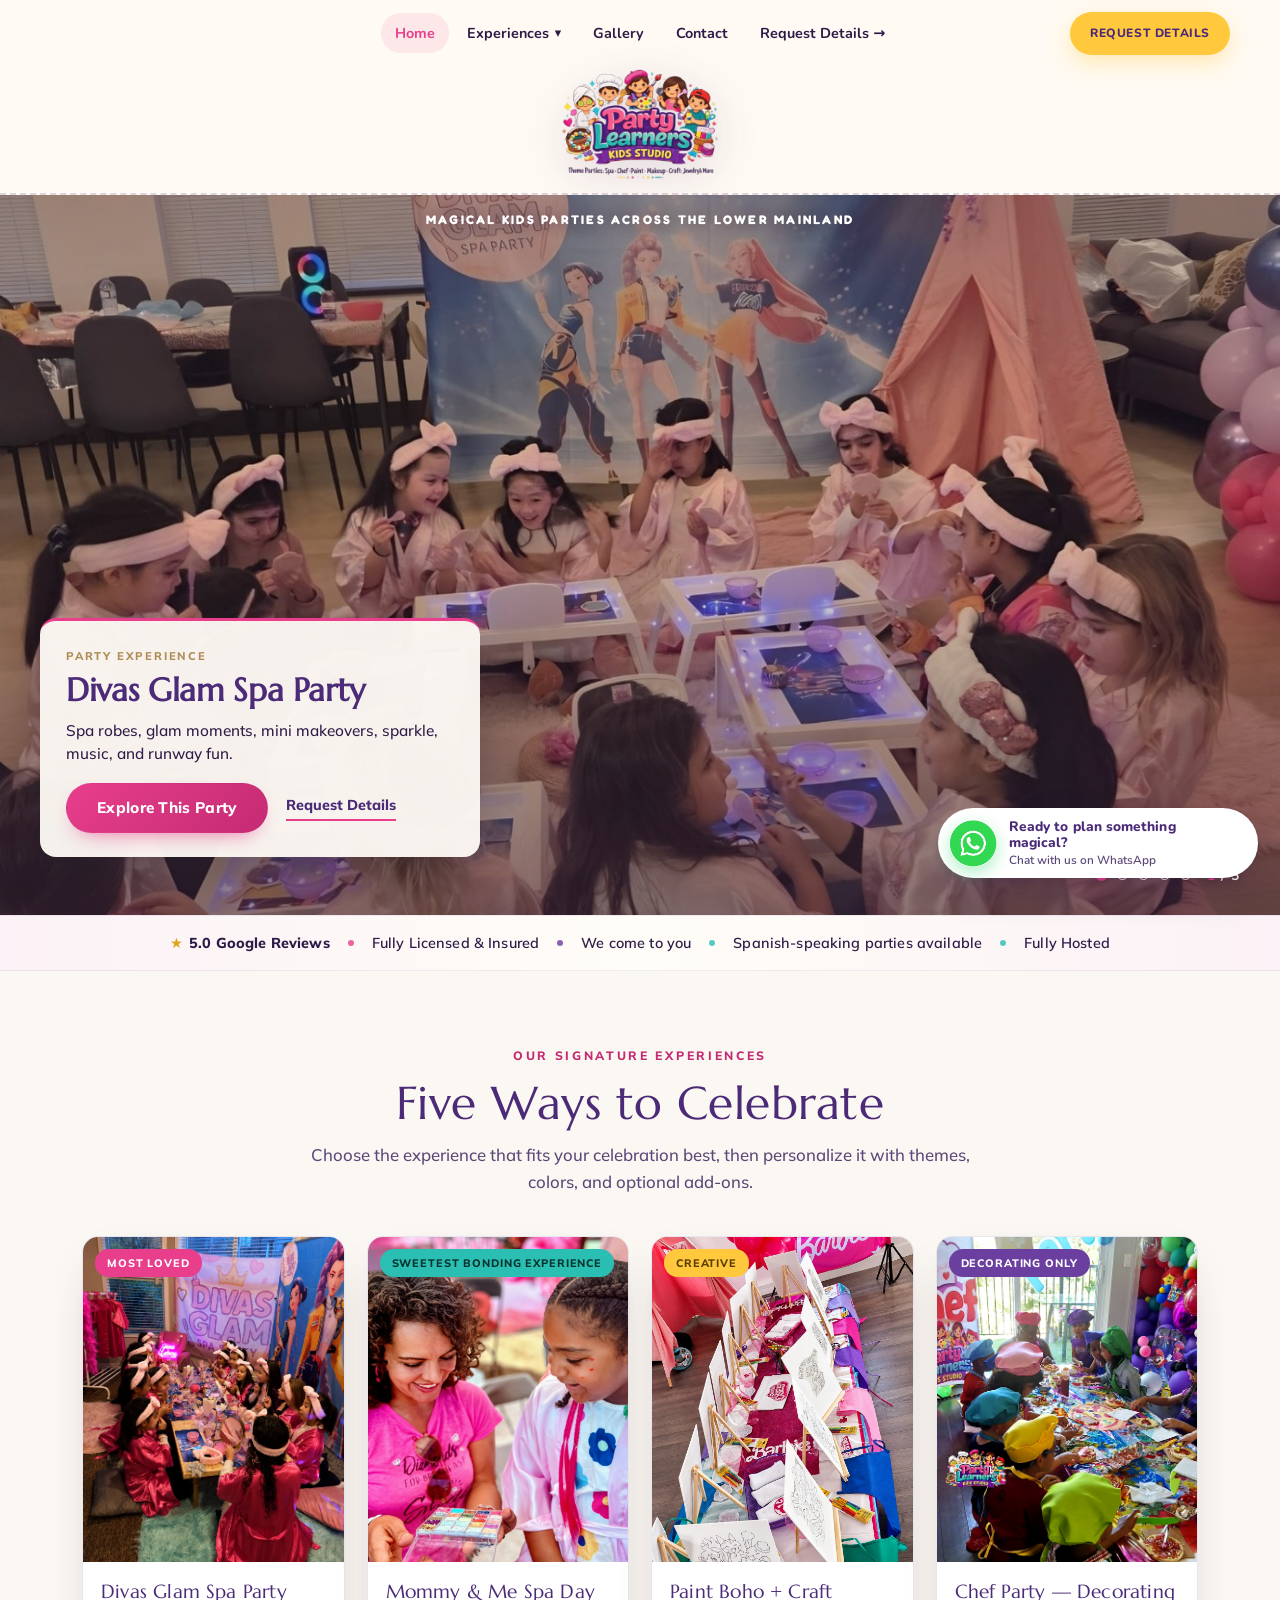
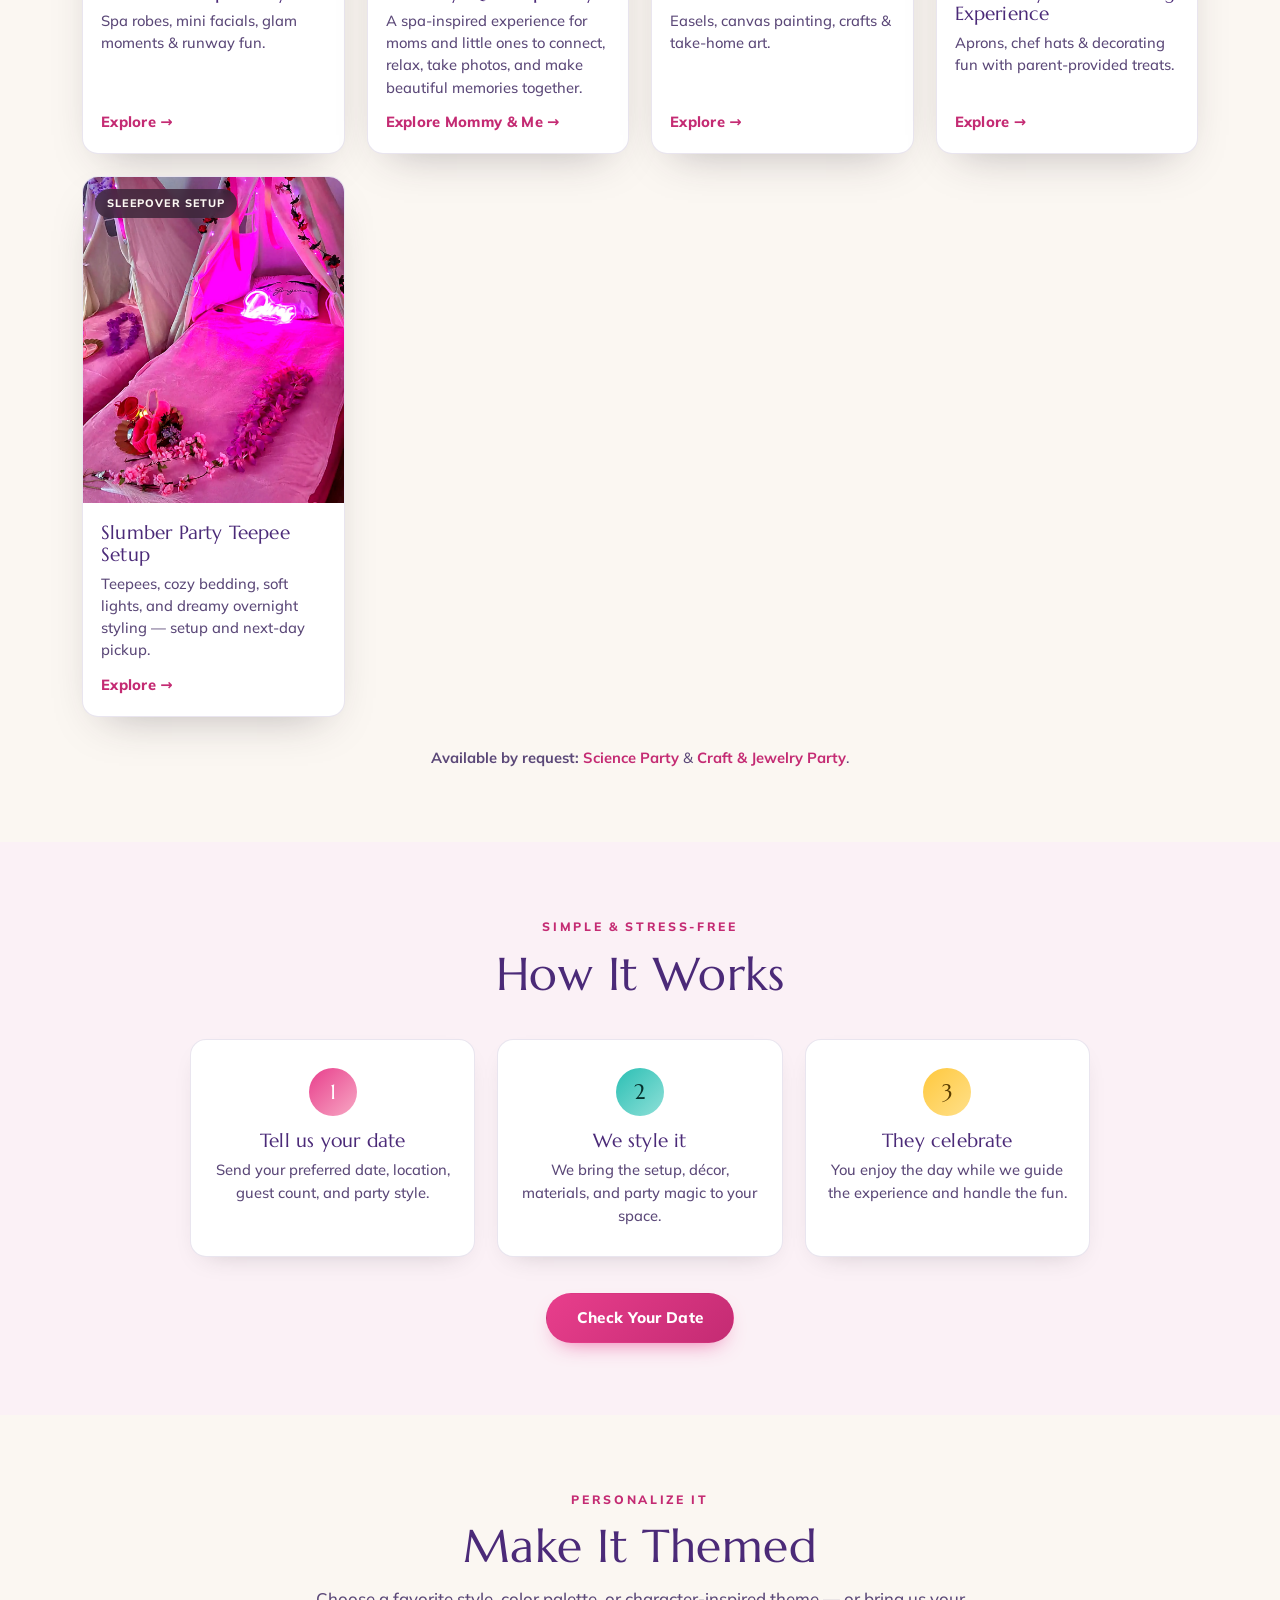
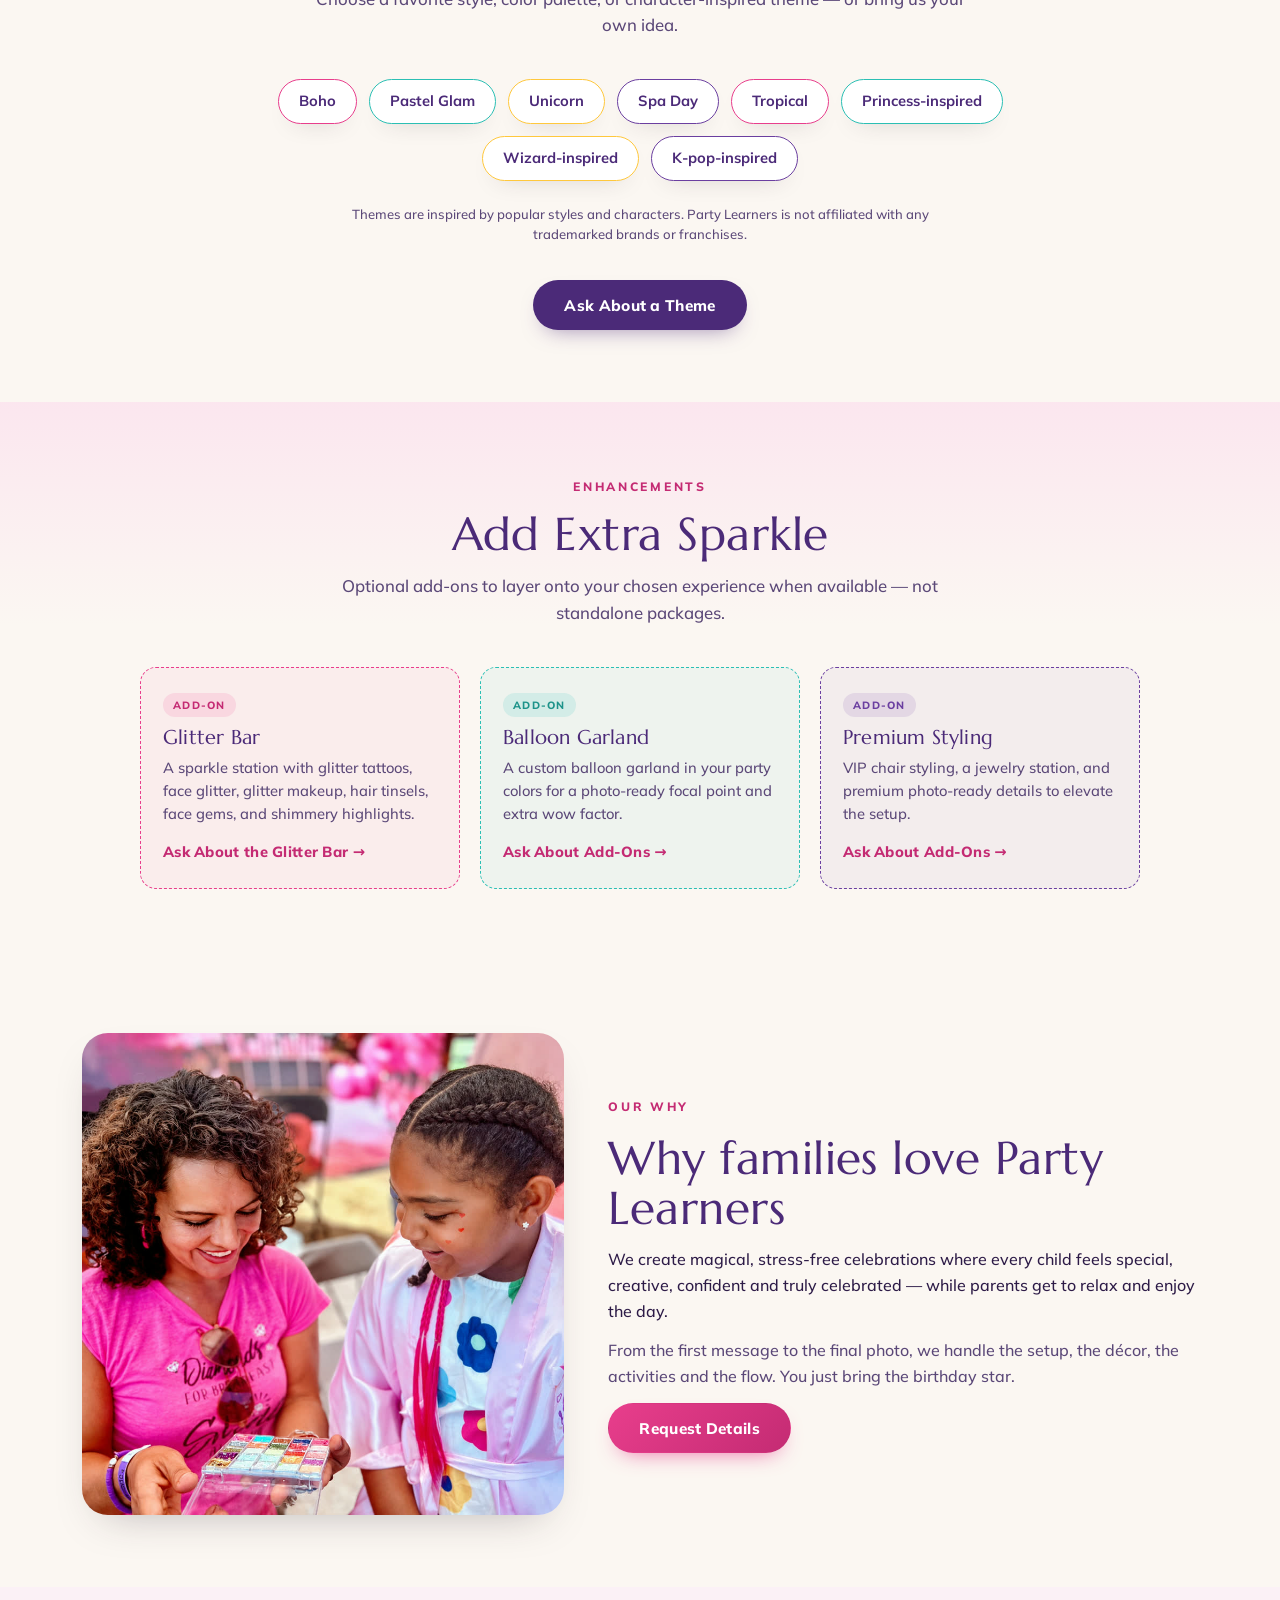
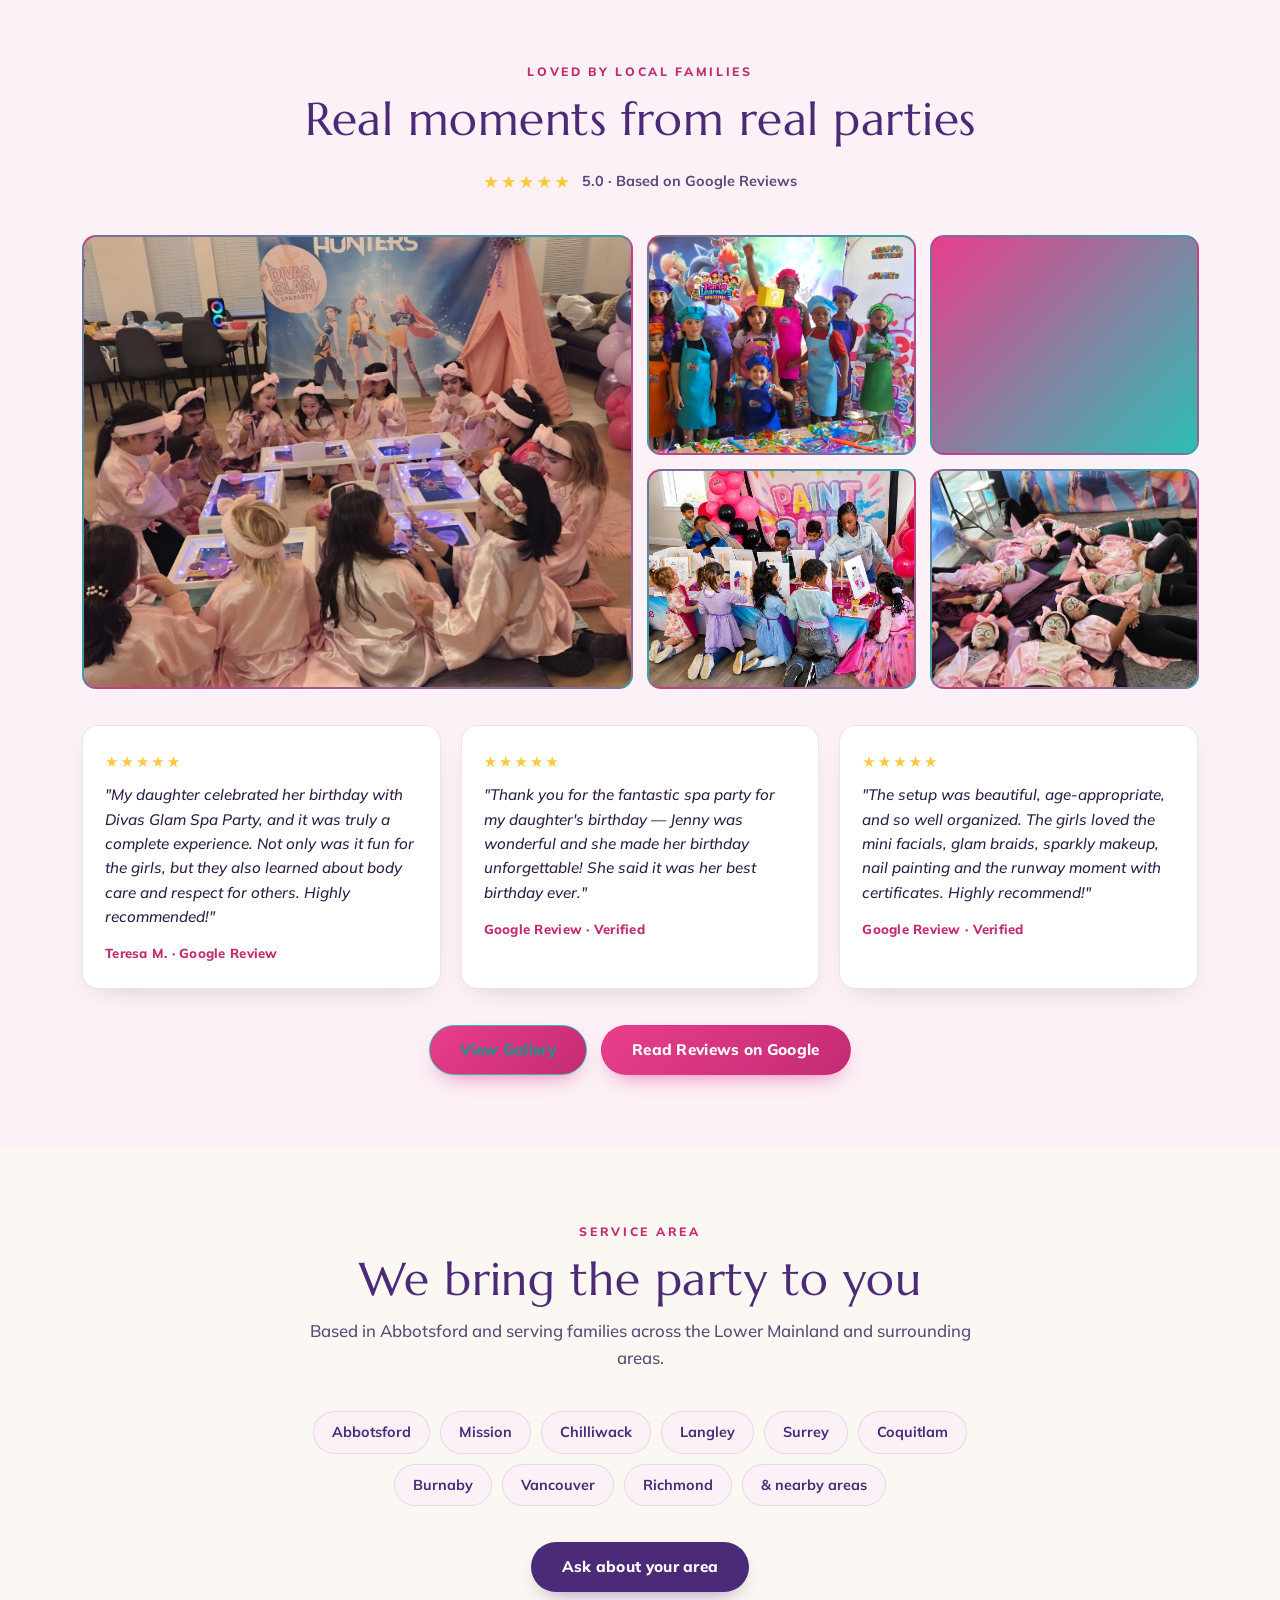
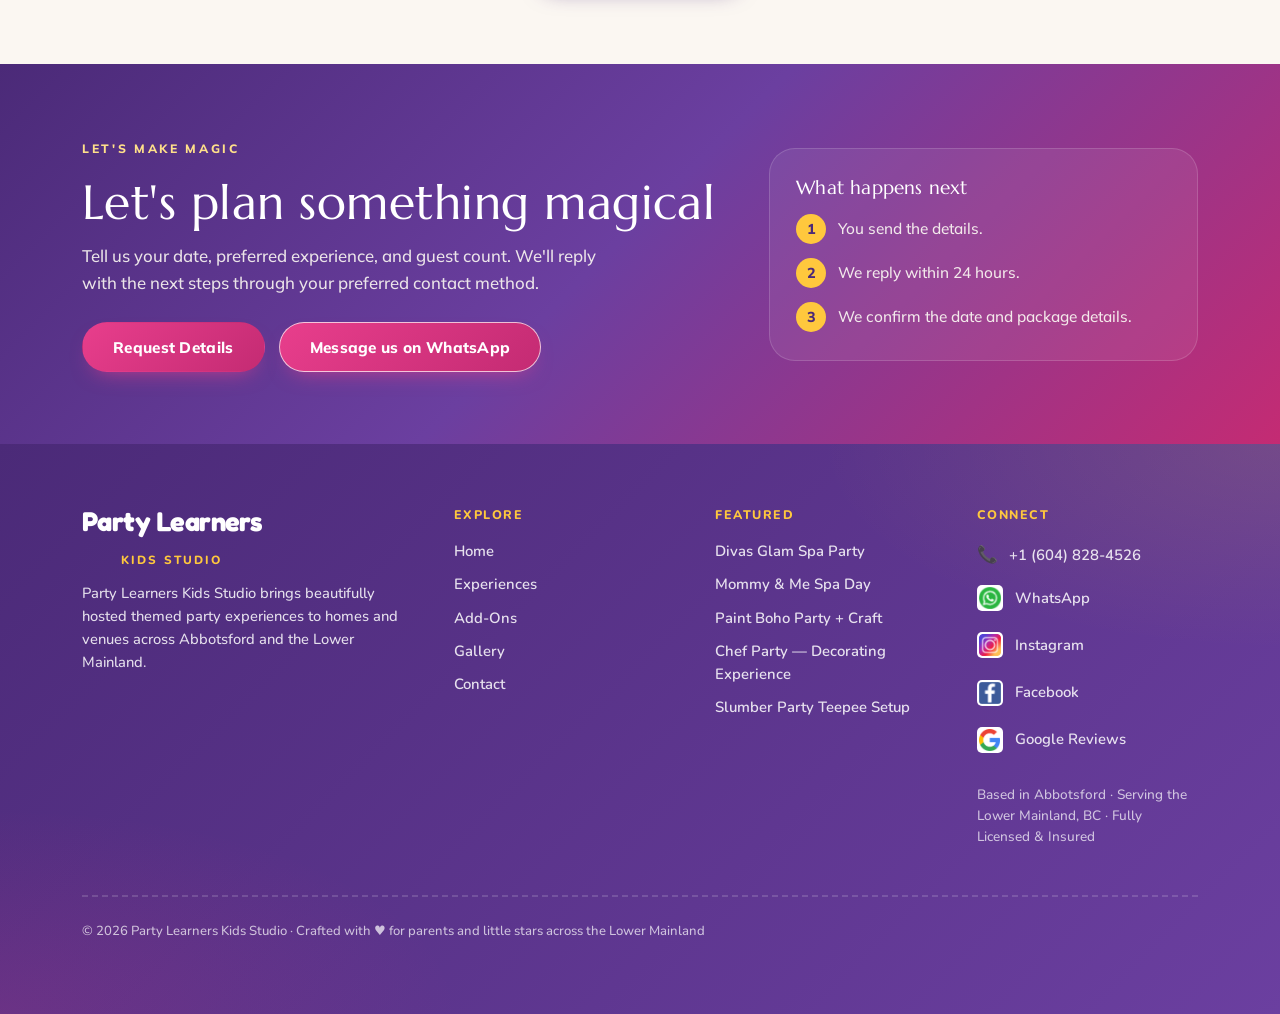
==== commit 542159f3: "UX cleanup: Mommy & Me as 5th signature experience + simplify IA - Remove top-level 'Specialty & Add" ====
--- a/index.html
+++ b/index.html
@@ -105,6 +105,7 @@
           <ul class="submenu" id="submenu-experiences" role="menu">
             <li role="none"><a role="menuitem" href="experiences.html">All Experiences (Compare)</a></li>
             <li role="none"><a role="menuitem" href="divas-glam-spa-party.html">Divas Glam Spa Party</a></li>
+            <li role="none"><a role="menuitem" href="mommy-and-me-spa-day.html">Mommy &amp; Me Spa Day</a></li>
             <li role="none"><a role="menuitem" href="paint-boho-party.html">Paint Boho Party + Craft</a></li>
             <li role="none"><a role="menuitem" href="chef-party.html">Chef Party — Decorating Experience</a></li>
             <li role="none"><a role="menuitem" href="slumber-party-teepee-setup.html">Slumber Party Teepee Setup</a></li>
@@ -112,14 +113,6 @@
             <li role="none"><a role="menuitem" href="experiences.html#coming-soon">Craft &amp; Jewelry Party — Available by Request</a></li>
           </ul>
         </li>
-        <li class="has-submenu">
-          <button type="button" class="submenu-toggle" aria-haspopup="true" aria-expanded="false" aria-controls="submenu-addons">Specialty &amp; Add-Ons <span class="submenu-caret" aria-hidden="true">▾</span></button>
-          <ul class="submenu" id="submenu-addons" role="menu">
-            <li role="none"><a role="menuitem" href="mommy-and-me-spa-day.html">Mommy &amp; Me Spa Day — Specialty</a></li>
-            <li role="none"><a role="menuitem" href="experiences.html#add-ons">Glitter Bar — Add-On</a></li>
-            <li role="none"><a role="menuitem" href="experiences.html#add-ons">Premium Décor — Add-On</a></li>
-          </ul>
-        </li>
         <li><a href="gallery.html">Gallery</a></li>
         <li><a href="contact.html">Contact</a></li>
         <li><a href="contact.html" class="menu-cta">Request Details →</a></li>
@@ -156,7 +149,23 @@
       </div>
     </article>
 
-    <!-- Slide 2 — Paint Boho + Craft -->
+    <!-- Slide 2 — Mommy & Me Spa Day -->
+    <article class="hx-slide">
+      <div class="hx-slide__media">
+        <img src="images/jenn-with-child.jpg" alt="A mom and her little one sharing a spa-inspired Mommy &amp; Me Spa Day bonding moment" loading="lazy" decoding="async" width="900" height="900" />
+      </div>
+      <div class="hx-slide__panel">
+        <span class="hx-slide__label">Signature Experience</span>
+        <h2 class="hx-slide__title">Mommy &amp; Me Spa Day</h2>
+        <p class="hx-slide__desc">A sweet spa-inspired bonding experience for moms and their little ones, designed for connection, photos, and beautiful memories.</p>
+        <div class="hx-slide__actions">
+          <a href="mommy-and-me-spa-day.html" class="pv-btn">Explore This Experience</a>
+          <a href="contact.html" class="hx-slide__secondary">Request Details</a>
+        </div>
+      </div>
+    </article>
+
+    <!-- Slide 3 — Paint Boho + Craft -->
     <article class="hx-slide">
       <div class="hx-slide__media">
         <picture>
@@ -175,7 +184,7 @@
       </div>
     </article>
 
-    <!-- Slide 3 — Chef Party (decorating-only) -->
+    <!-- Slide 4 — Chef Party (decorating-only) -->
     <article class="hx-slide">
       <div class="hx-slide__media">
         <picture>
@@ -194,7 +203,7 @@
       </div>
     </article>
 
-    <!-- Slide 4 — Slumber Party Teepee Setup -->
+    <!-- Slide 5 — Slumber Party Teepee Setup -->
     <article class="hx-slide">
       <div class="hx-slide__media">
         <picture>
@@ -217,11 +226,12 @@
   <div class="hx-hero__controls">
     <div class="hx-hero__dots" role="tablist" aria-label="Choose a featured experience">
       <button class="hx-dot is-active" type="button" role="tab" aria-label="Divas Glam Spa Party" aria-selected="true"></button>
+      <button class="hx-dot" type="button" role="tab" aria-label="Mommy &amp; Me Spa Day" aria-selected="false"></button>
       <button class="hx-dot" type="button" role="tab" aria-label="Paint Boho + Craft" aria-selected="false"></button>
       <button class="hx-dot" type="button" role="tab" aria-label="Chef Party — Decorating Experience" aria-selected="false"></button>
       <button class="hx-dot" type="button" role="tab" aria-label="Slumber Party Teepee Setup" aria-selected="false"></button>
     </div>
-    <span class="hx-hero__count" aria-hidden="true"><b>1</b> / 4</span>
+    <span class="hx-hero__count" aria-hidden="true"><b>1</b> / 5</span>
   </div>
 </section>
 
@@ -244,9 +254,9 @@
 <section class="hx-section" id="experiences">
   <div class="container">
     <header class="hx-head">
-      <span class="hx-eyebrow">our experiences</span>
-      <h2 class="hx-h2">Four ways to celebrate</h2>
-      <p class="hx-lead">Each experience is fully styled and hosted — pick the one your child will love, then personalize the theme.</p>
+      <span class="hx-eyebrow">our signature experiences</span>
+      <h2 class="hx-h2">Five Ways to Celebrate</h2>
+      <p class="hx-lead">Choose the experience that fits your celebration best, then personalize it with themes, colors, and optional add-ons.</p>
     </header>
 
     <div class="hx-exp-grid">
@@ -267,6 +277,18 @@
 
       <article class="pv-card hx-exp">
         <div class="hx-exp__media">
+          <span class="pv-badge">Sweetest Bonding Experience</span>
+          <img src="images/jenn-with-child.jpg" alt="A mom and her little one enjoying a Mommy &amp; Me Spa Day bonding moment" loading="lazy" decoding="async" width="900" height="900" />
+        </div>
+        <div class="hx-exp__body">
+          <h3 class="hx-exp__title">Mommy &amp; Me Spa Day</h3>
+          <p class="hx-exp__copy">A spa-inspired experience for moms and little ones to connect, relax, take photos, and make beautiful memories together.</p>
+          <a href="mommy-and-me-spa-day.html" class="pv-link">Explore Mommy &amp; Me →</a>
+        </div>
+      </article>
+
+      <article class="pv-card hx-exp">
+        <div class="hx-exp__media">
           <span class="pv-badge">Creative</span>
           <picture>
             <source type="image/webp" srcset="images/paint-boho-barbie-table.webp" />
@@ -311,7 +333,7 @@
       </article>
     </div>
 
-    <p class="hx-byrequest">Also available by request: <a href="contact.html">Science Party</a> &amp; <a href="contact.html">Craft &amp; Jewelry Party</a>.</p>
+    <p class="hx-byrequest"><strong>Available by request:</strong> <a href="contact.html">Science Party</a> &amp; <a href="contact.html">Craft &amp; Jewelry Party</a>.</p>
   </div>
 </section>
 
@@ -381,7 +403,7 @@
     <header class="hx-head">
       <span class="hx-eyebrow">enhancements</span>
       <h2 class="hx-h2">Add Extra Sparkle</h2>
-      <p class="hx-lead">Optional add-ons and specialty experiences to layer onto select celebrations.</p>
+      <p class="hx-lead">Optional add-ons to layer onto your chosen experience when available — not standalone packages.</p>
     </header>
 
     <div class="hx-addon-grid">
@@ -393,16 +415,16 @@
       </article>
 
       <article class="pv-addon">
-        <span class="pv-addon__label">Specialty</span>
-        <h3 class="pv-addon__title">Mommy &amp; Me Spa Day</h3>
-        <p>A sweet bonding experience for moms and their little ones, paired with the Divas Glam world.</p>
-        <a href="mommy-and-me-spa-day.html" class="pv-link">Ask About Mommy &amp; Me →</a>
+        <span class="pv-addon__label">Add-On</span>
+        <h3 class="pv-addon__title">Balloon Garland</h3>
+        <p>A custom balloon garland in your party colors for a photo-ready focal point and extra wow factor.</p>
+        <a href="contact.html" class="pv-link">Ask About Add-Ons →</a>
       </article>
 
       <article class="pv-addon">
         <span class="pv-addon__label">Add-On</span>
-        <h3 class="pv-addon__title">Premium Décor</h3>
-        <p>Balloon garlands, VIP chair styling, jewelry station, and premium photo-ready details.</p>
+        <h3 class="pv-addon__title">Premium Styling</h3>
+        <p>VIP chair styling, a jewelry station, and premium photo-ready details to elevate the setup.</p>
         <a href="contact.html" class="pv-link">Ask About Add-Ons →</a>
       </article>
     </div>
@@ -548,12 +570,12 @@
       </div>
       <div>
         <h4>Featured</h4>
-        <ul>
+                <ul>
           <li><a href="divas-glam-spa-party.html">Divas Glam Spa Party</a></li>
+          <li><a href="mommy-and-me-spa-day.html">Mommy &amp; Me Spa Day</a></li>
           <li><a href="paint-boho-party.html">Paint Boho Party + Craft</a></li>
           <li><a href="chef-party.html">Chef Party — Decorating Experience</a></li>
           <li><a href="slumber-party-teepee-setup.html">Slumber Party Teepee Setup</a></li>
-          <li><a href="mommy-and-me-spa-day.html">Mommy &amp; Me Spa Day</a></li>
         </ul>
       </div>
       <div>
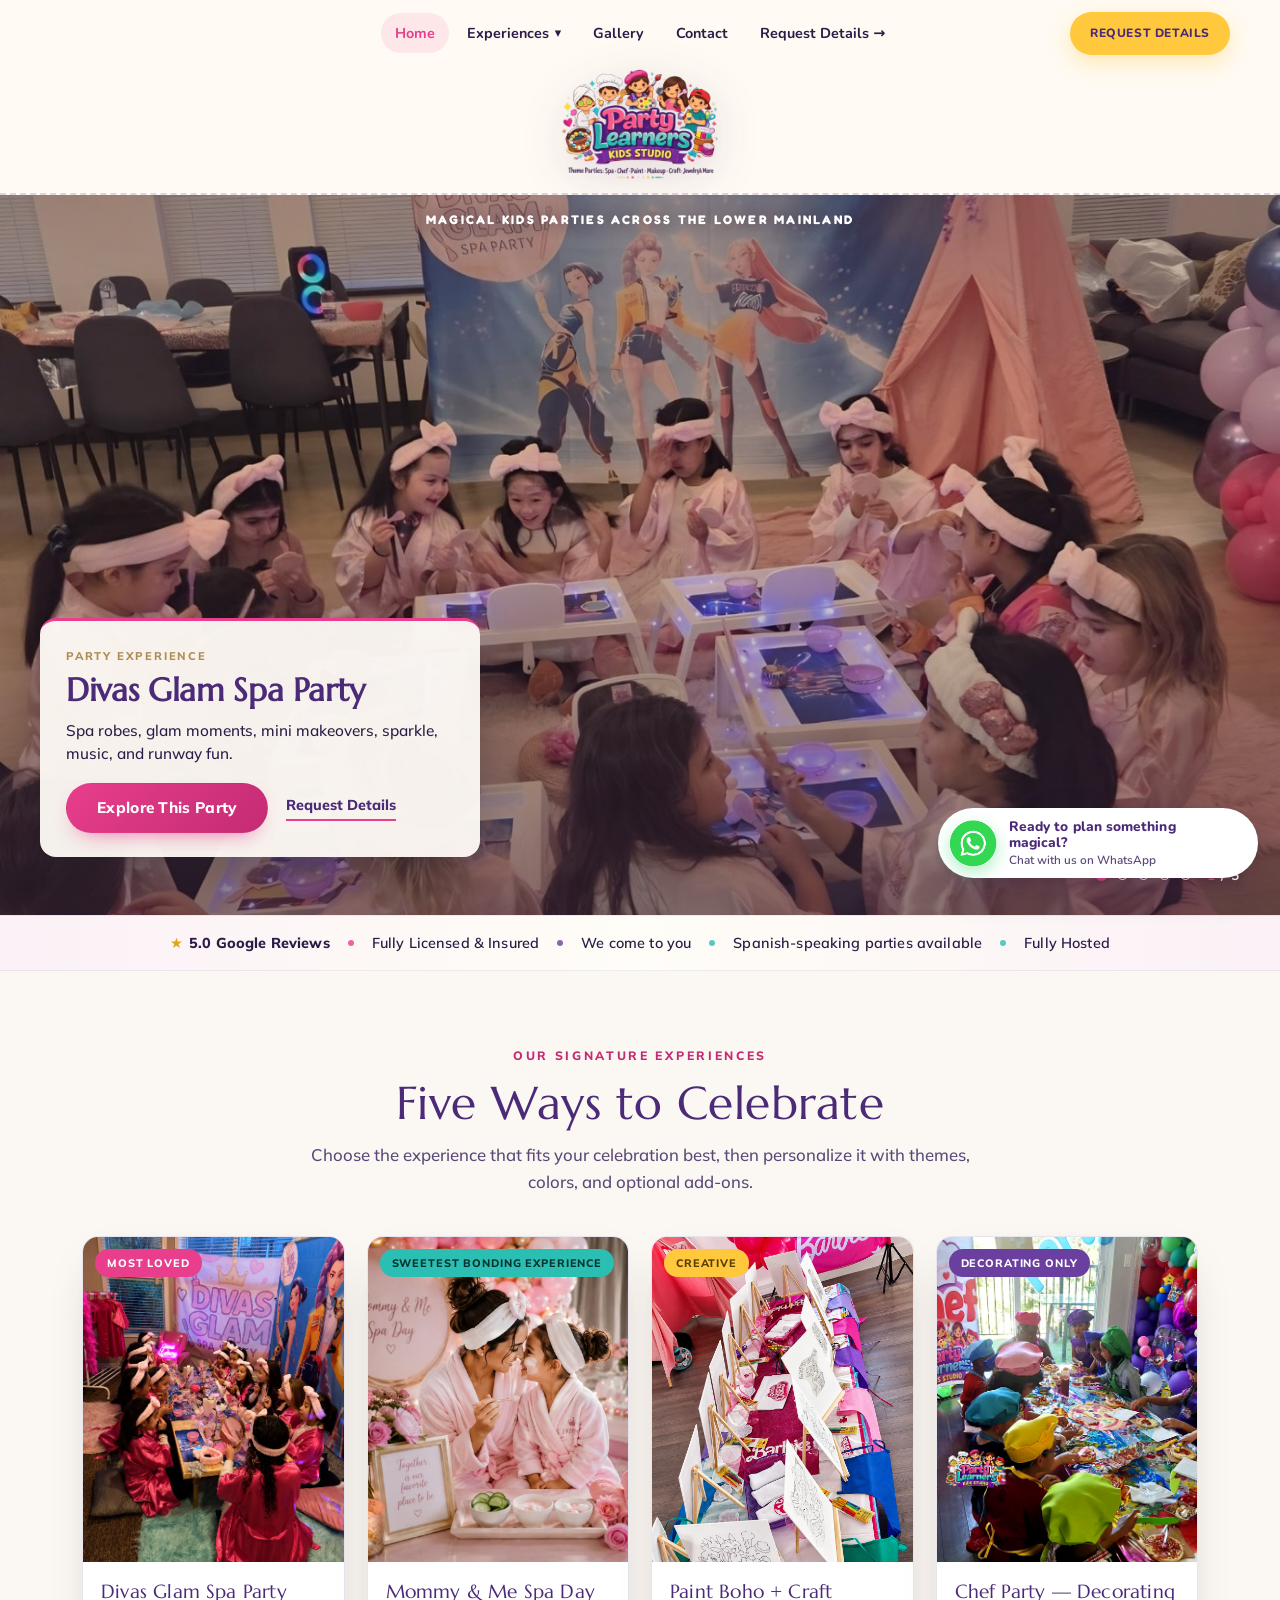
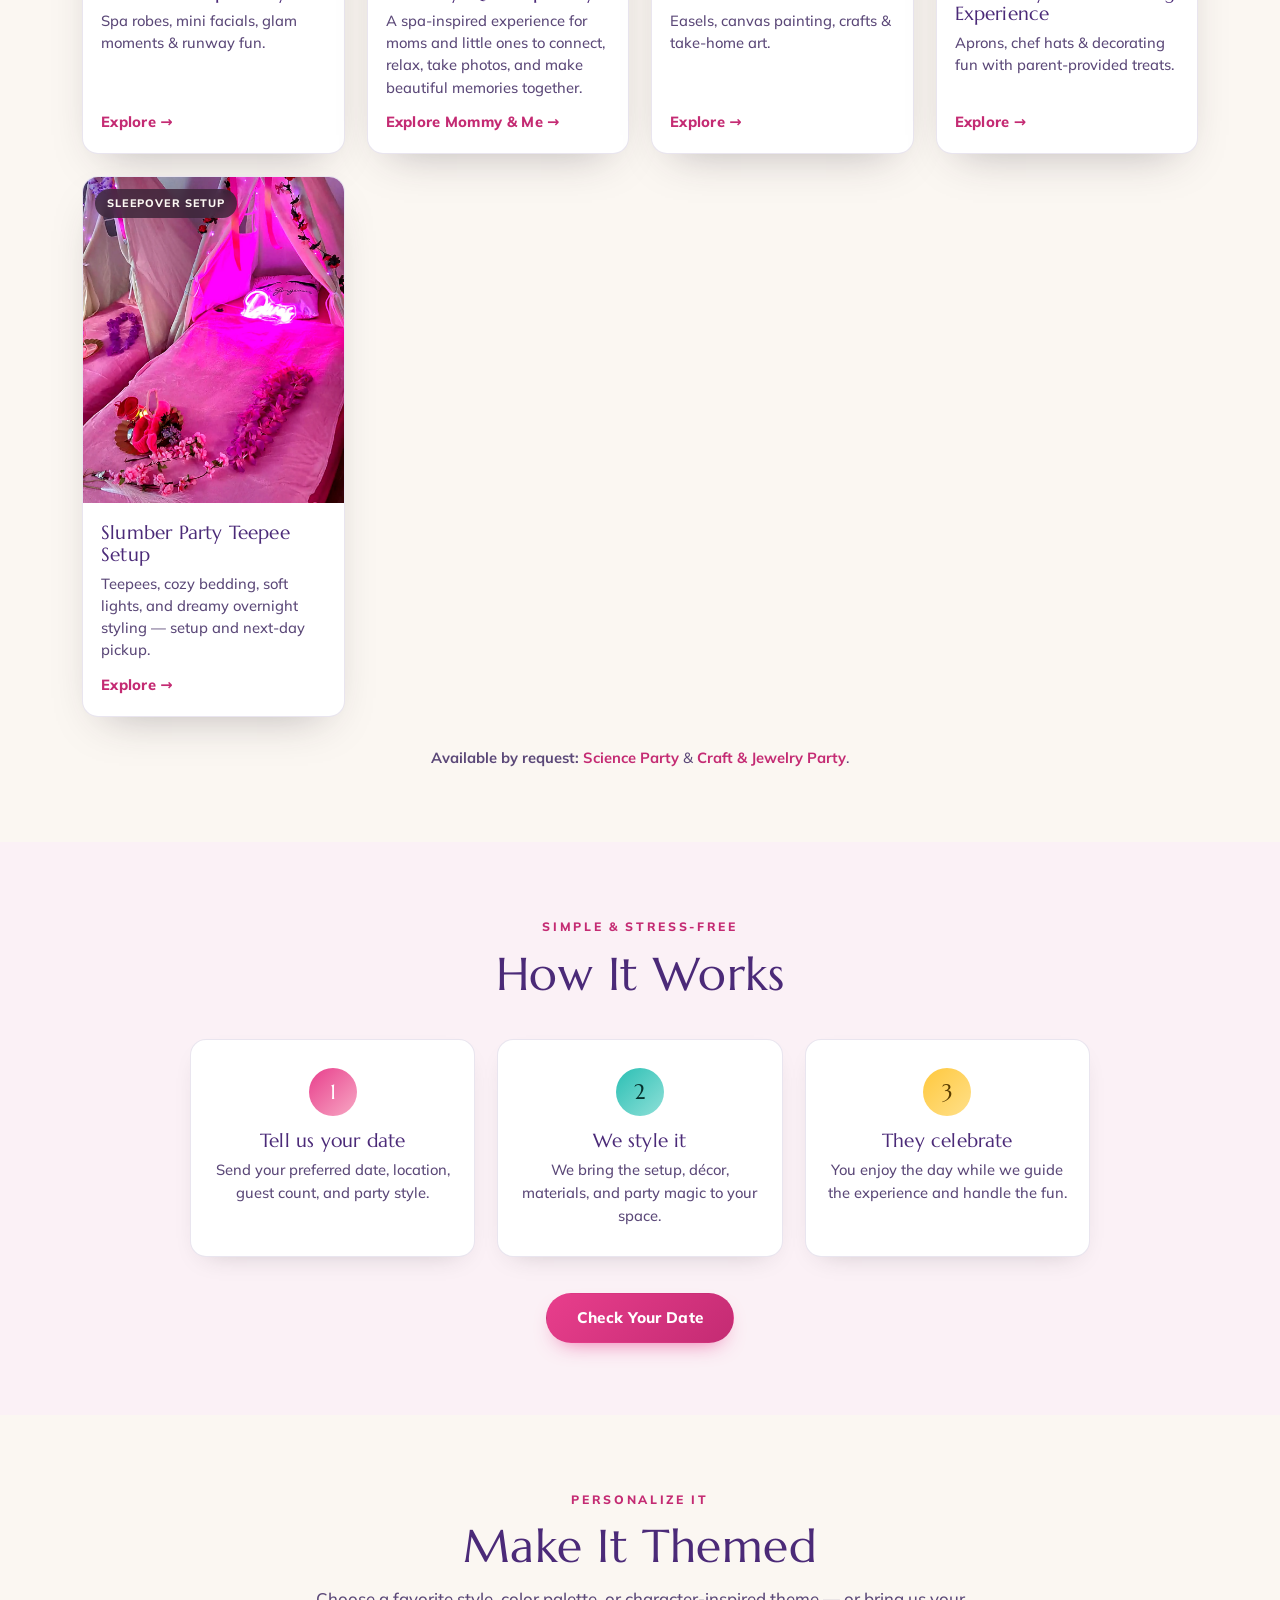
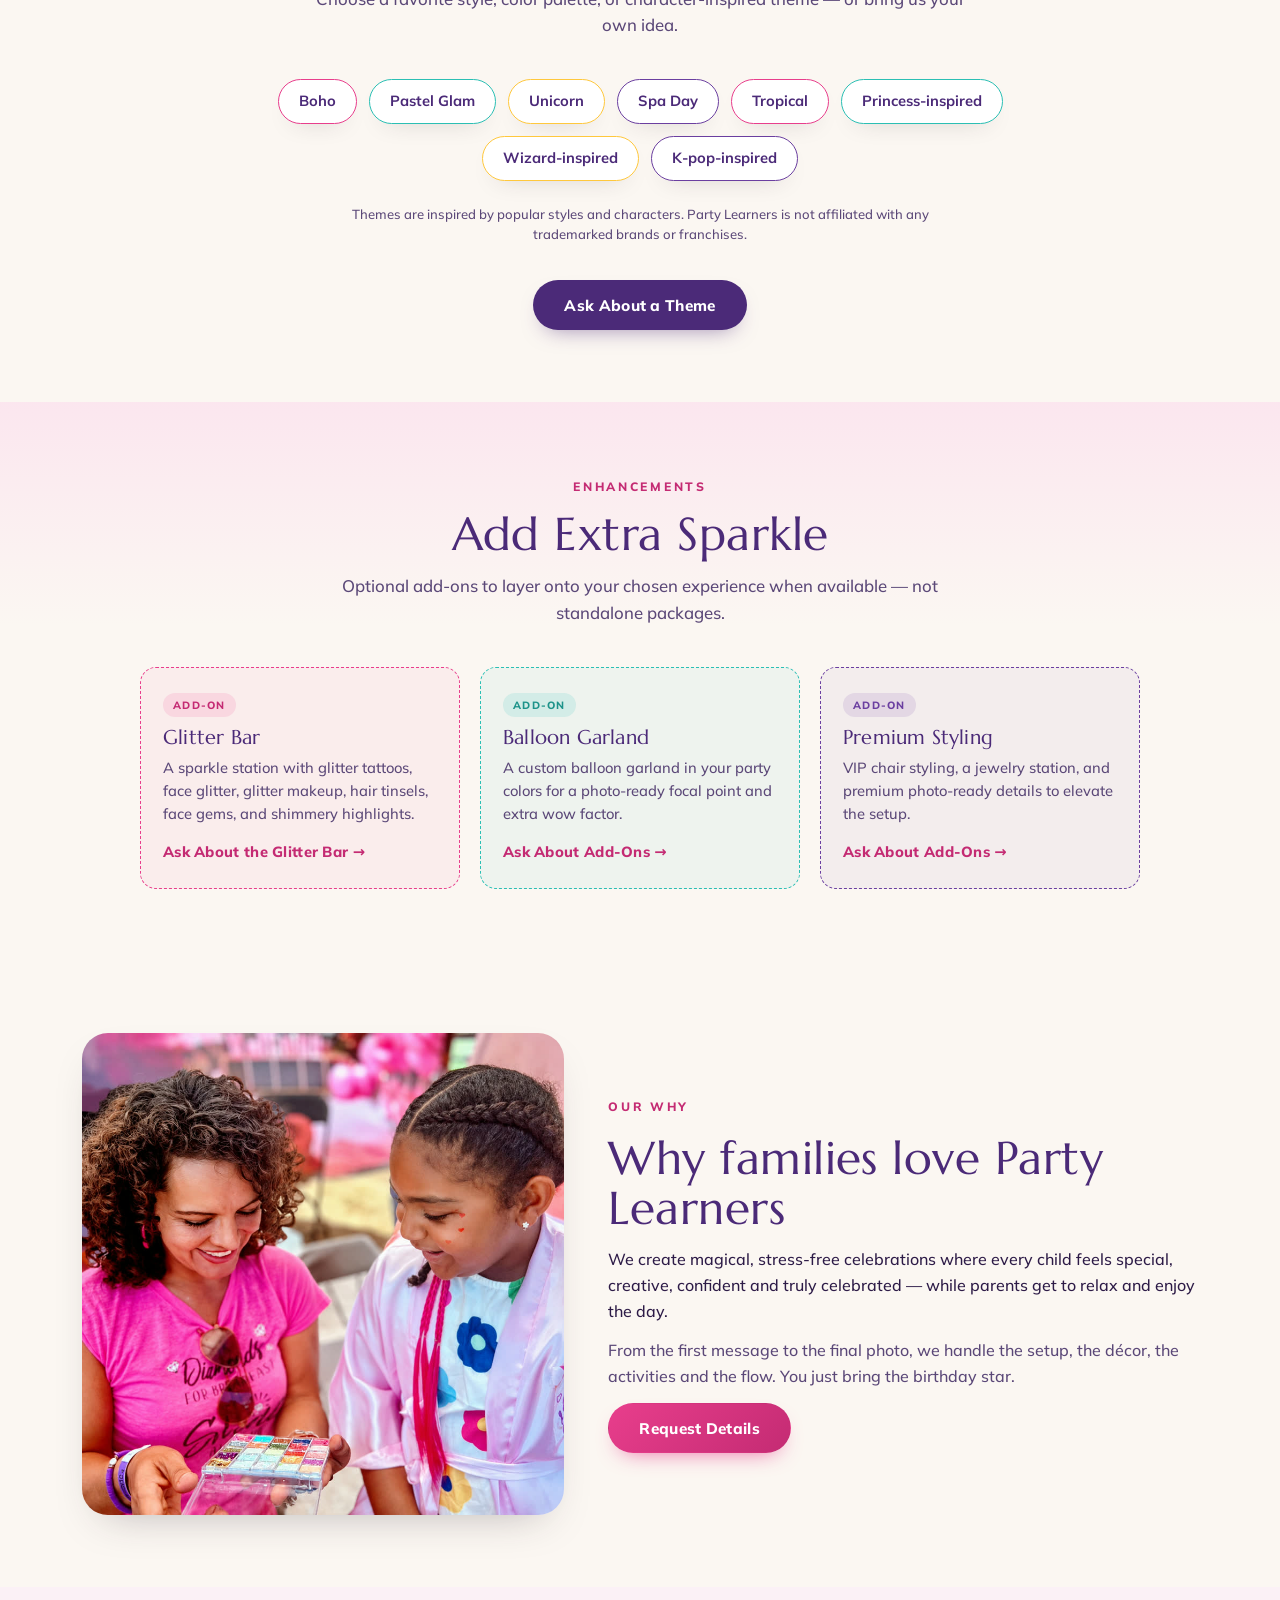
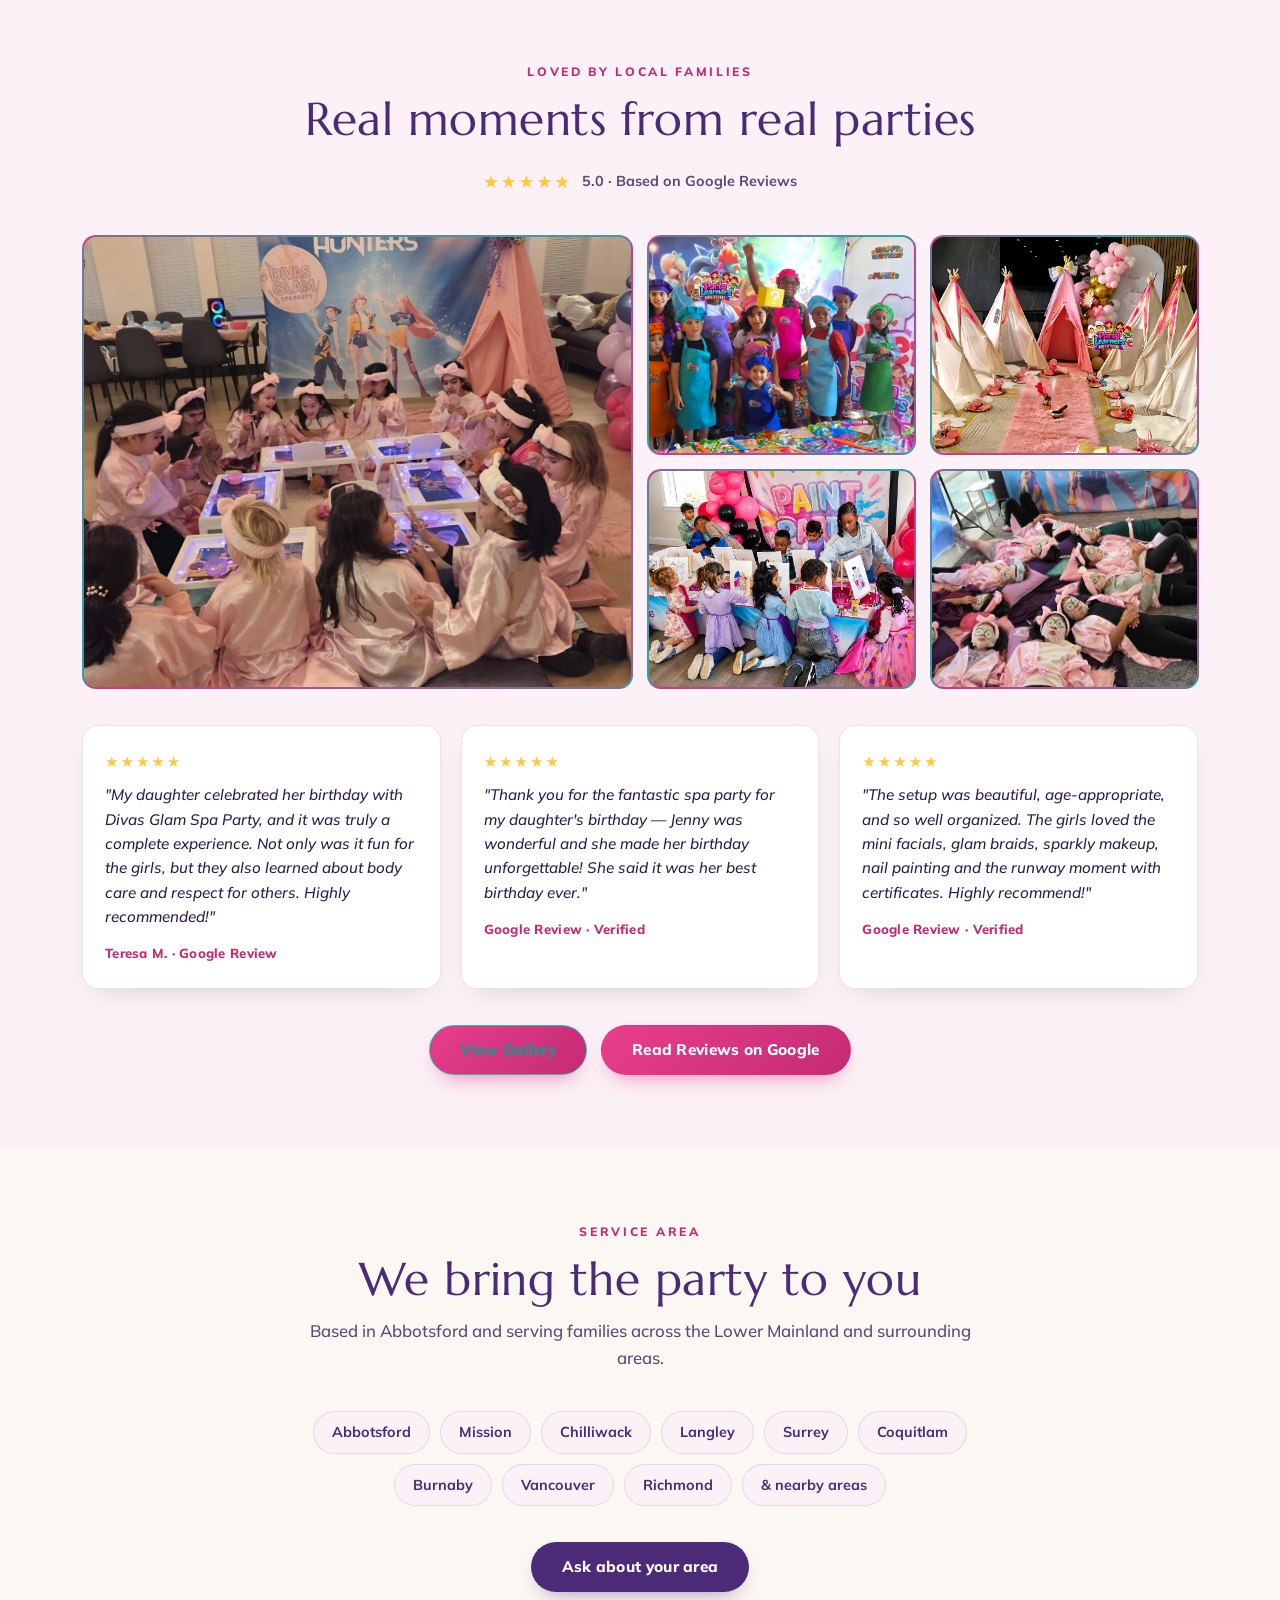
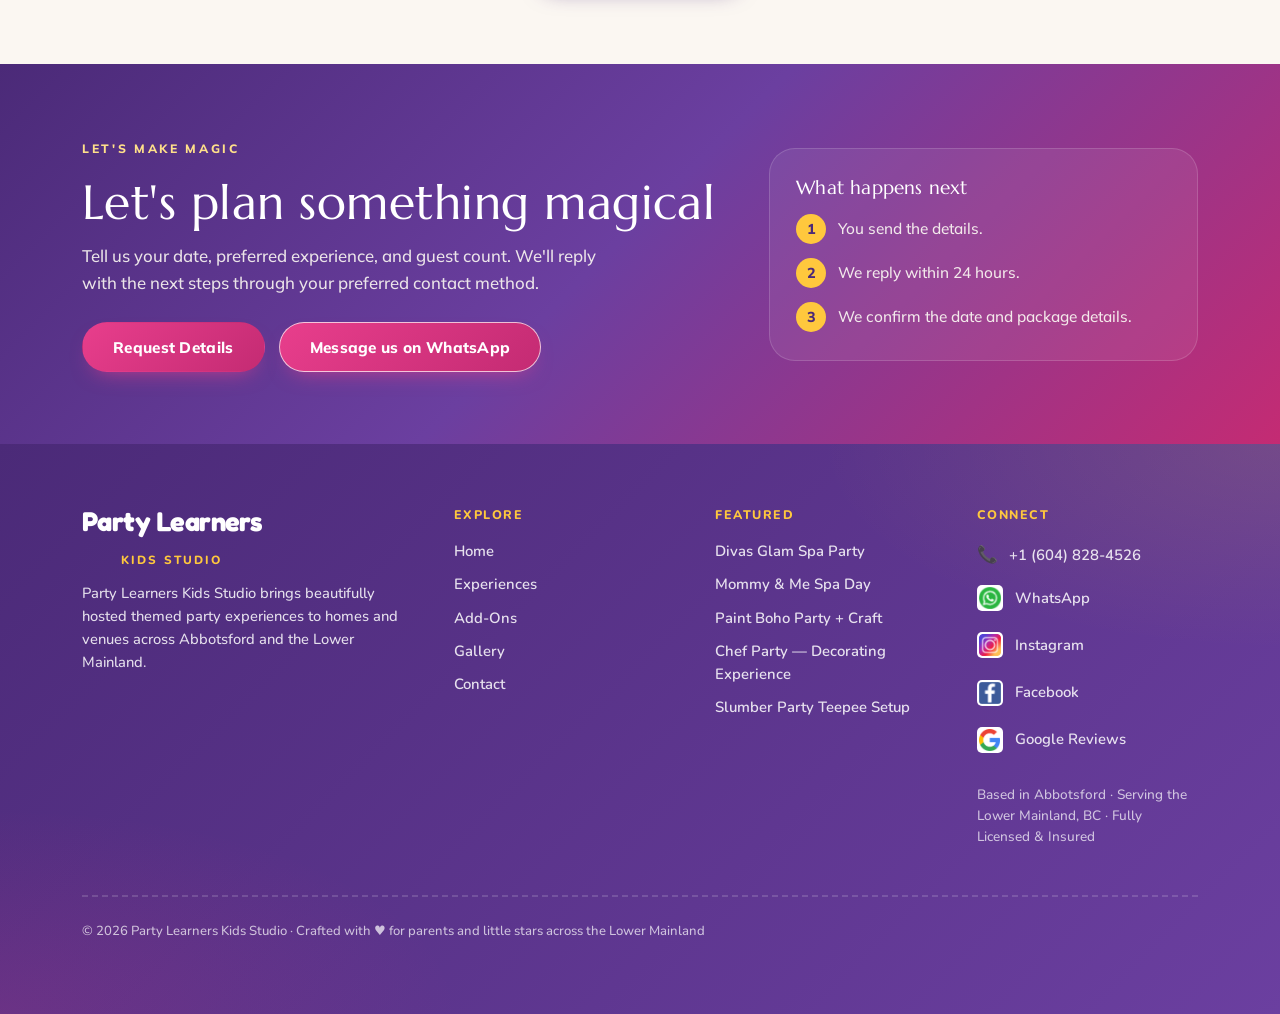
==== commit 7324401e: "Add real Mommy & Me Spa Day photography across the site - Import client Mommy & Me photos: wide hero" ====
--- a/index.html
+++ b/index.html
@@ -152,7 +152,10 @@
     <!-- Slide 2 — Mommy & Me Spa Day -->
     <article class="hx-slide">
       <div class="hx-slide__media">
-        <img src="images/jenn-with-child.jpg" alt="A mom and her little one sharing a spa-inspired Mommy &amp; Me Spa Day bonding moment" loading="lazy" decoding="async" width="900" height="900" />
+        <picture>
+          <source type="image/webp" srcset="images/mommy-and-me-hero.webp" />
+          <img src="images/mommy-and-me-hero.jpg" alt="A mom applying a gentle spa mask for her daughter at a Mommy &amp; Me Spa Day" loading="lazy" decoding="async" width="1536" height="1024" />
+        </picture>
       </div>
       <div class="hx-slide__panel">
         <span class="hx-slide__label">Signature Experience</span>
@@ -278,7 +281,10 @@
       <article class="pv-card hx-exp">
         <div class="hx-exp__media">
           <span class="pv-badge">Sweetest Bonding Experience</span>
-          <img src="images/jenn-with-child.jpg" alt="A mom and her little one enjoying a Mommy &amp; Me Spa Day bonding moment" loading="lazy" decoding="async" width="900" height="900" />
+          <picture>
+            <source type="image/webp" srcset="images/mommy-and-me-together.webp" />
+            <img src="images/mommy-and-me-together.jpg" alt="A mom and her little one touching noses in matching robes at a Mommy &amp; Me Spa Day" loading="lazy" decoding="async" width="859" height="1004" />
+          </picture>
         </div>
         <div class="hx-exp__body">
           <h3 class="hx-exp__title">Mommy &amp; Me Spa Day</h3>
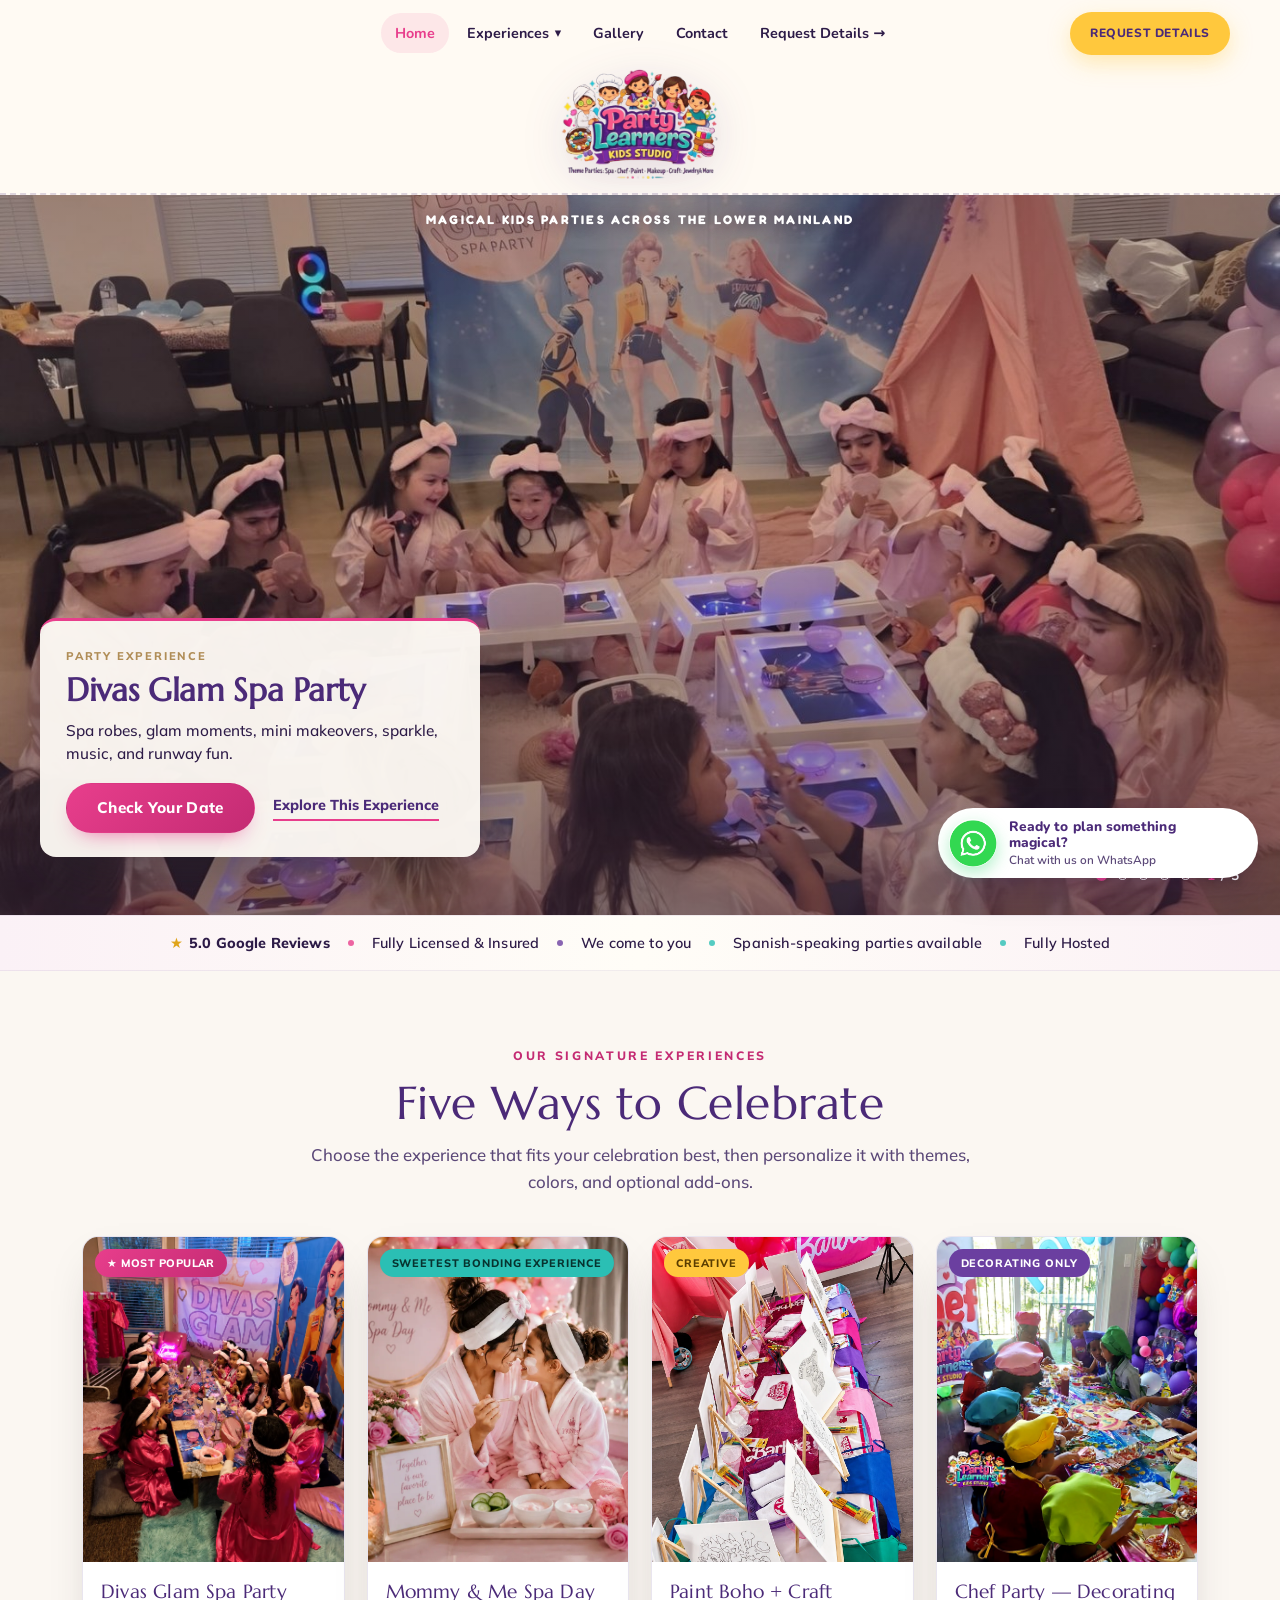
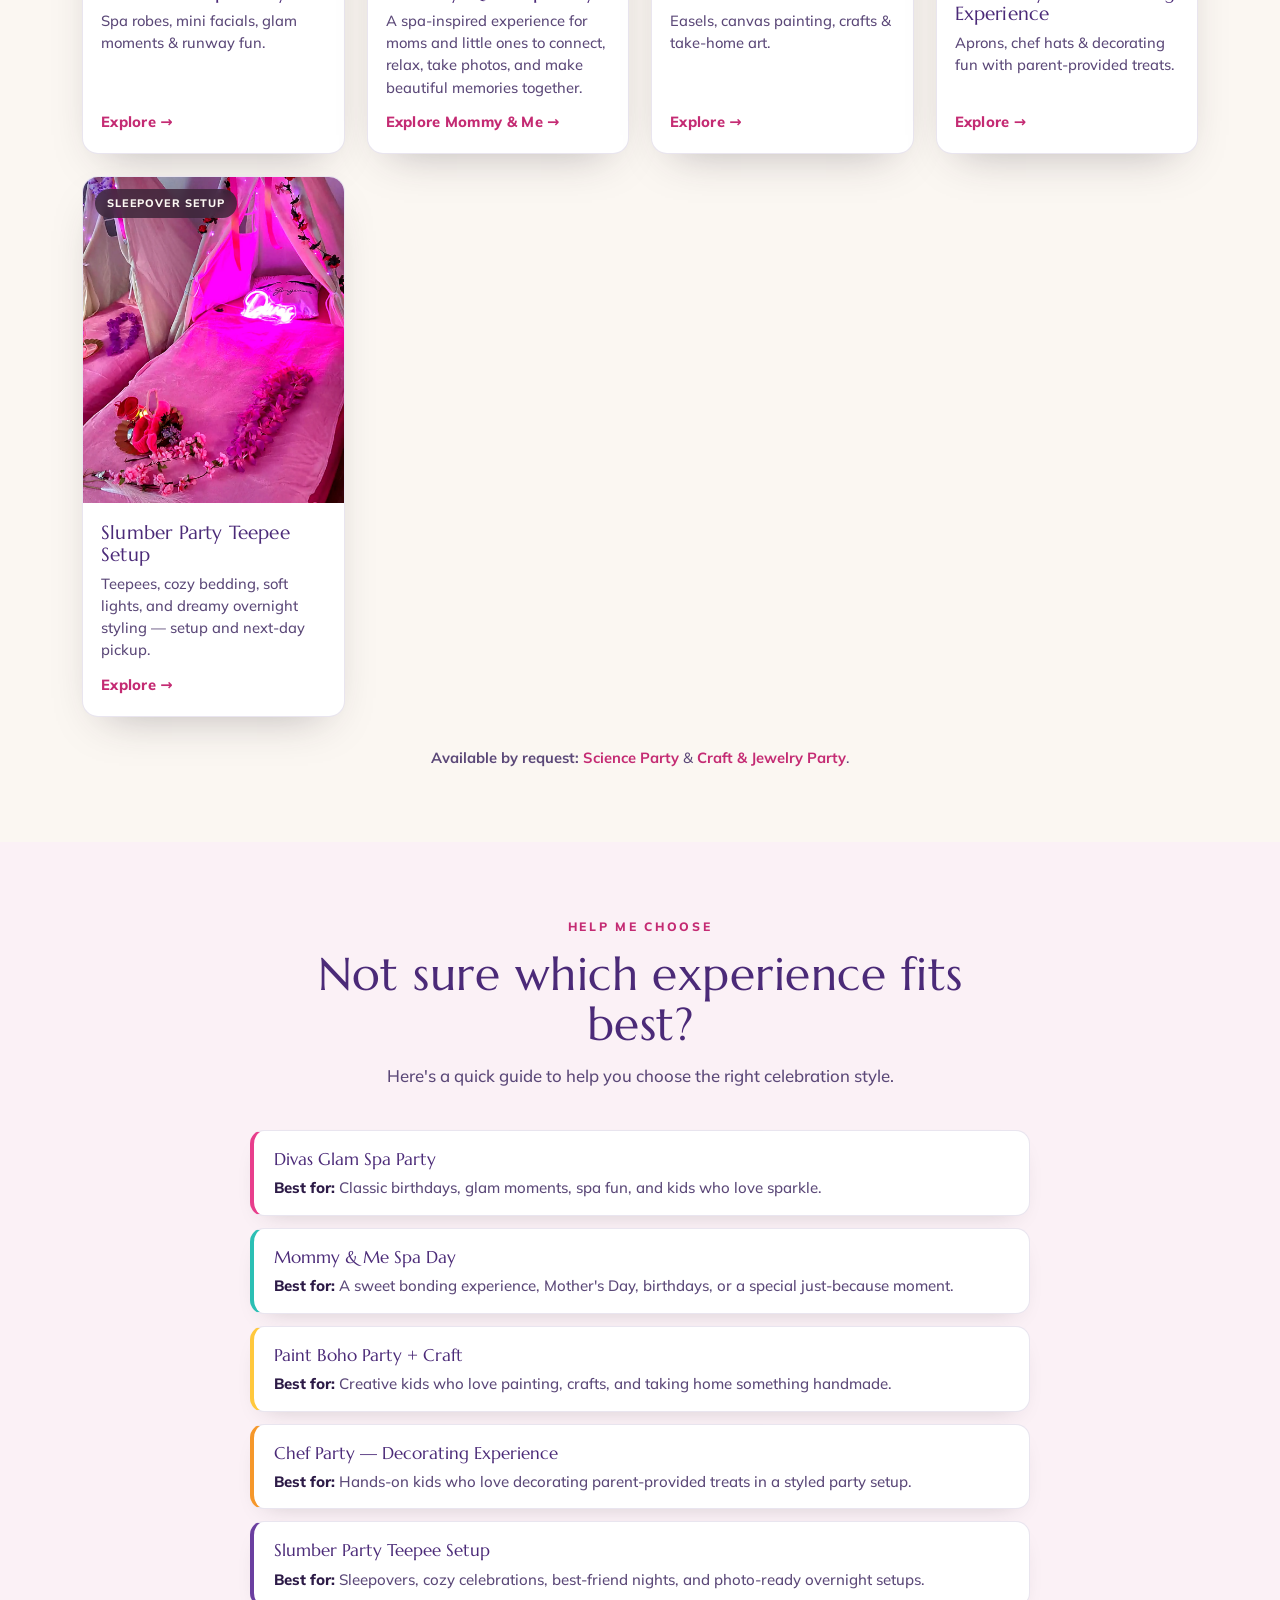
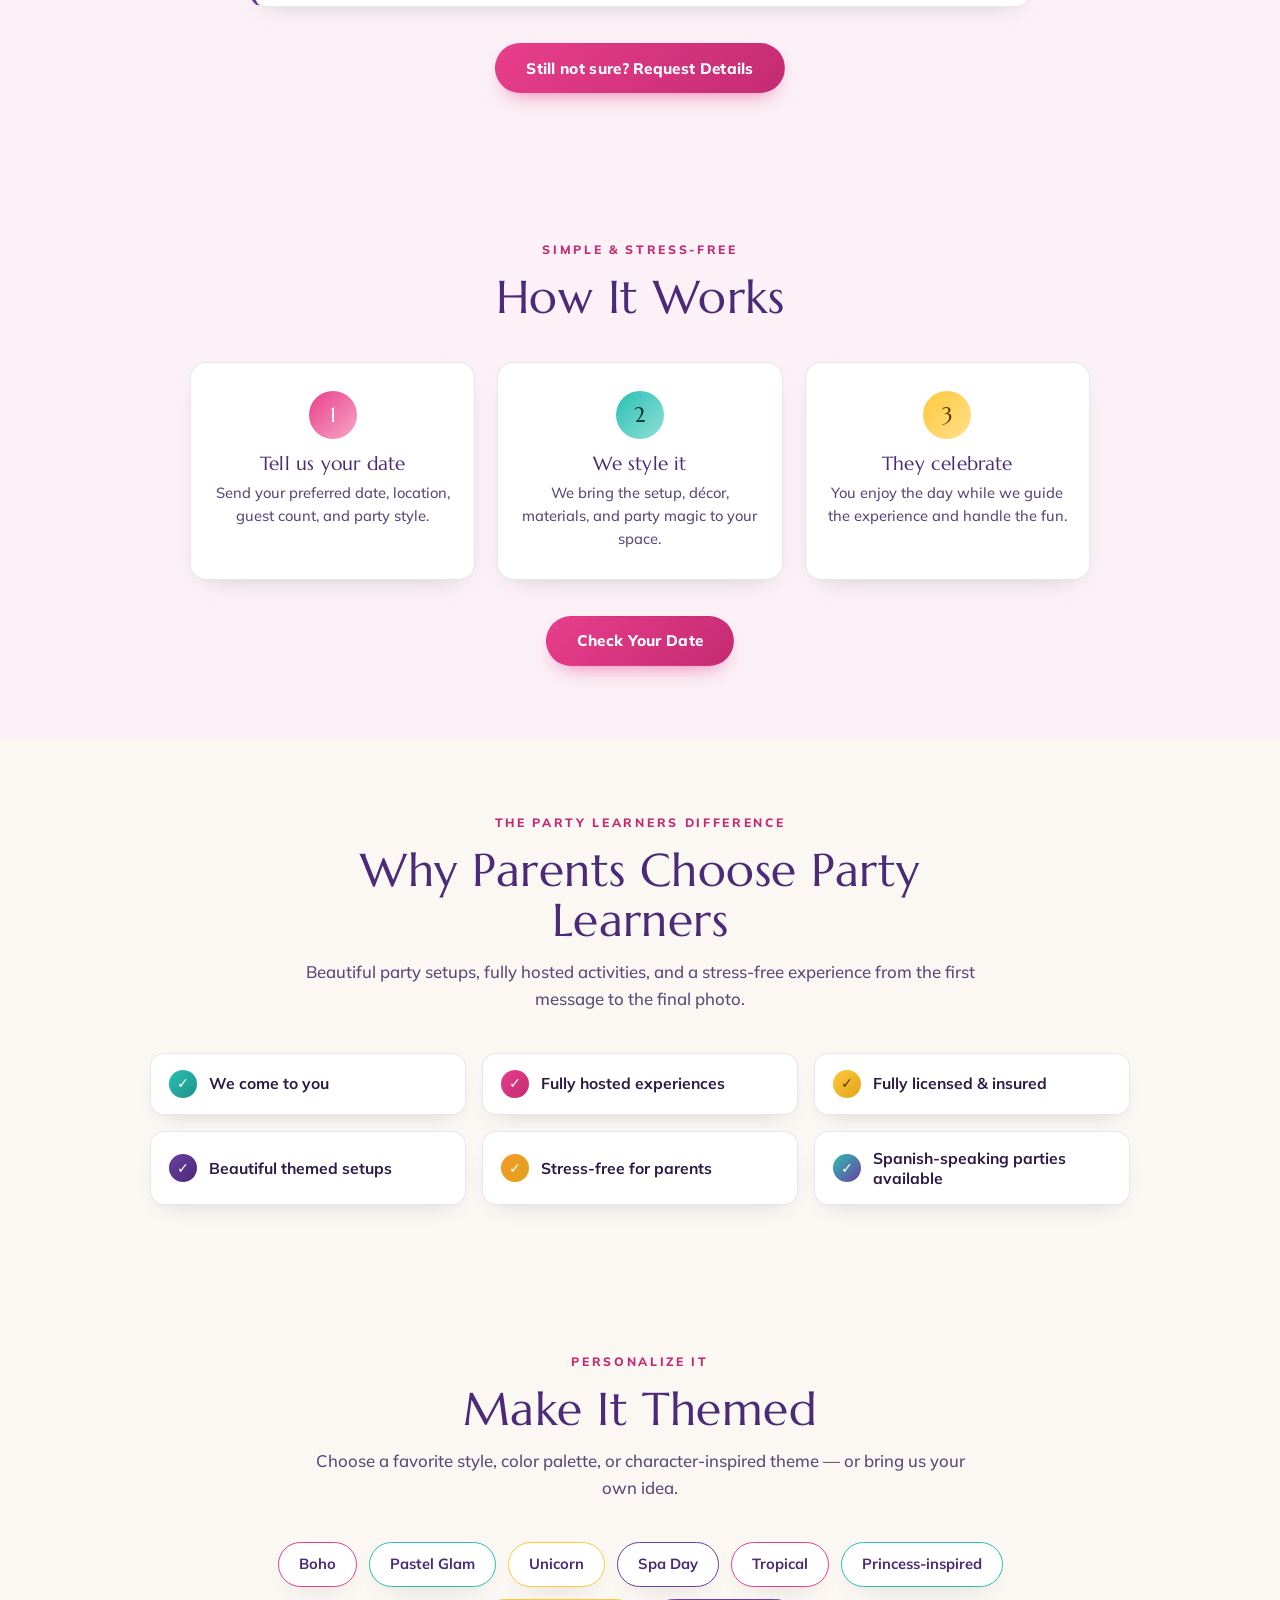
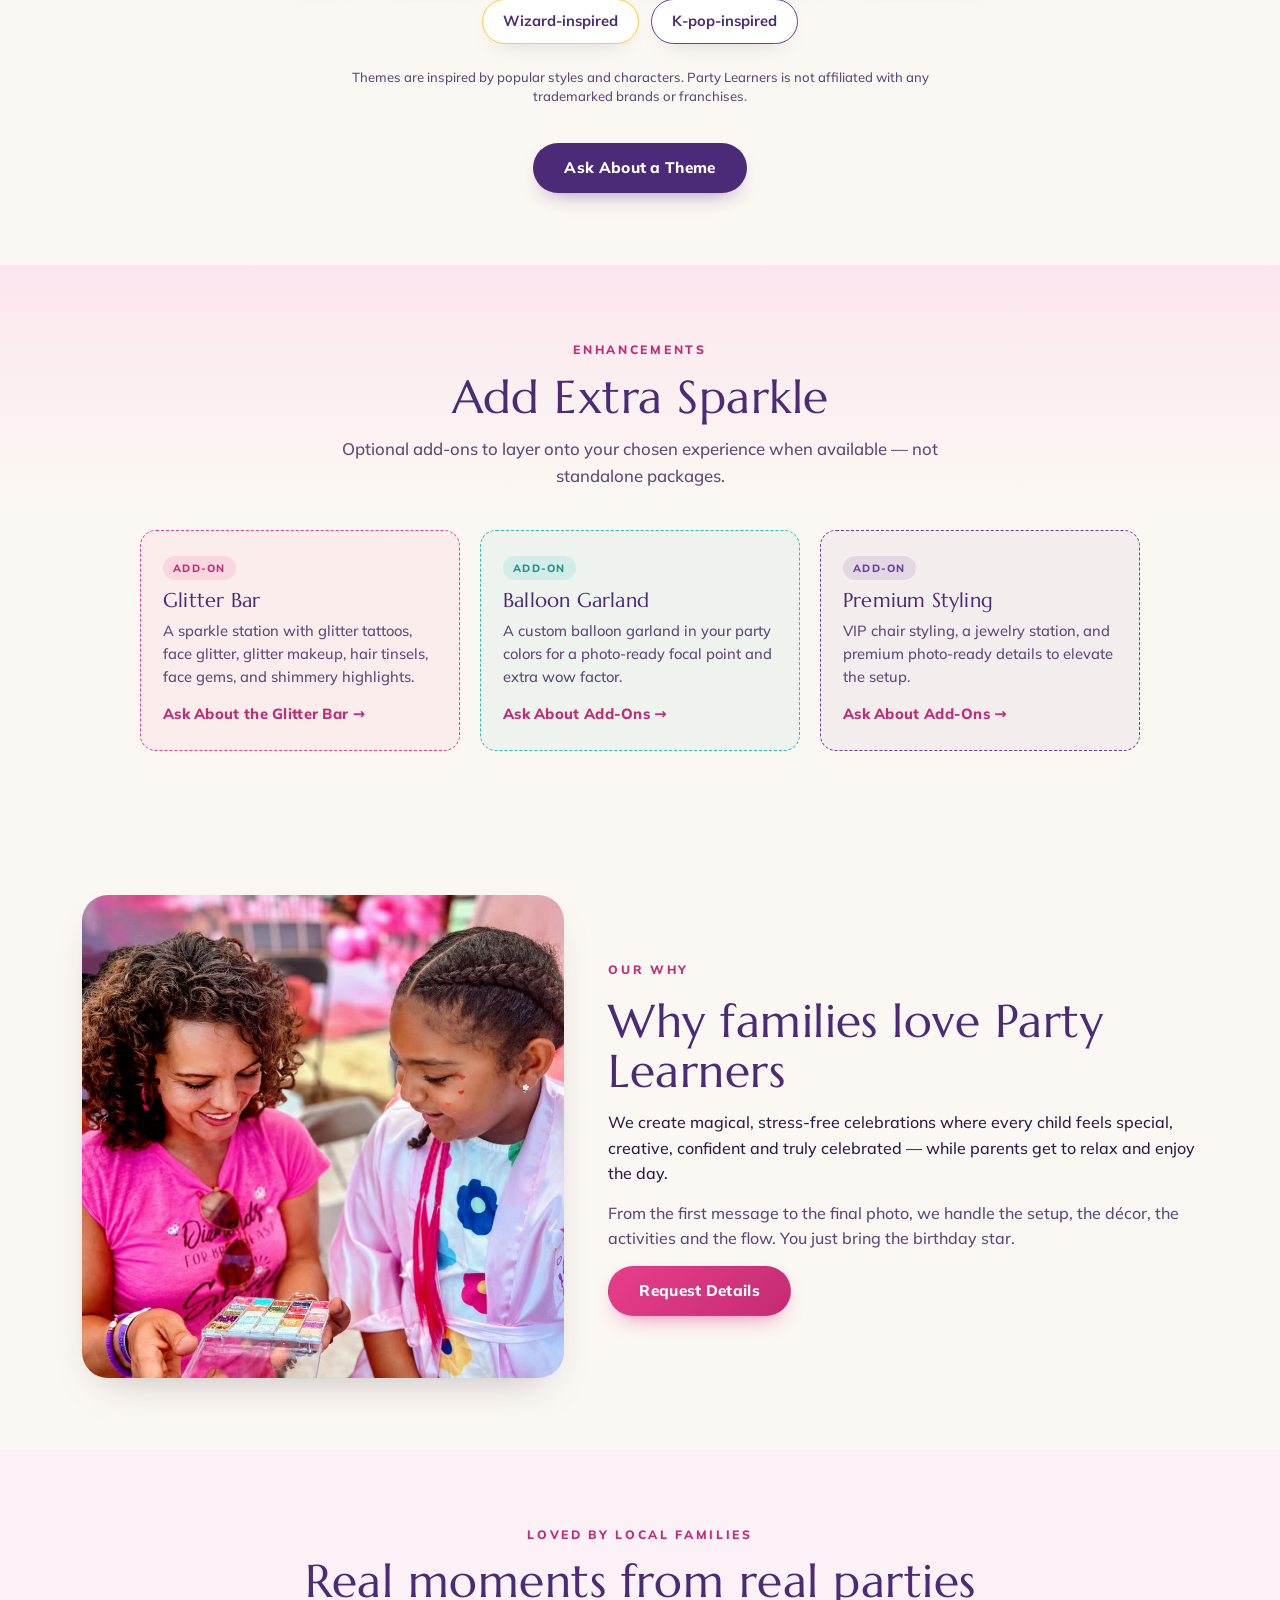
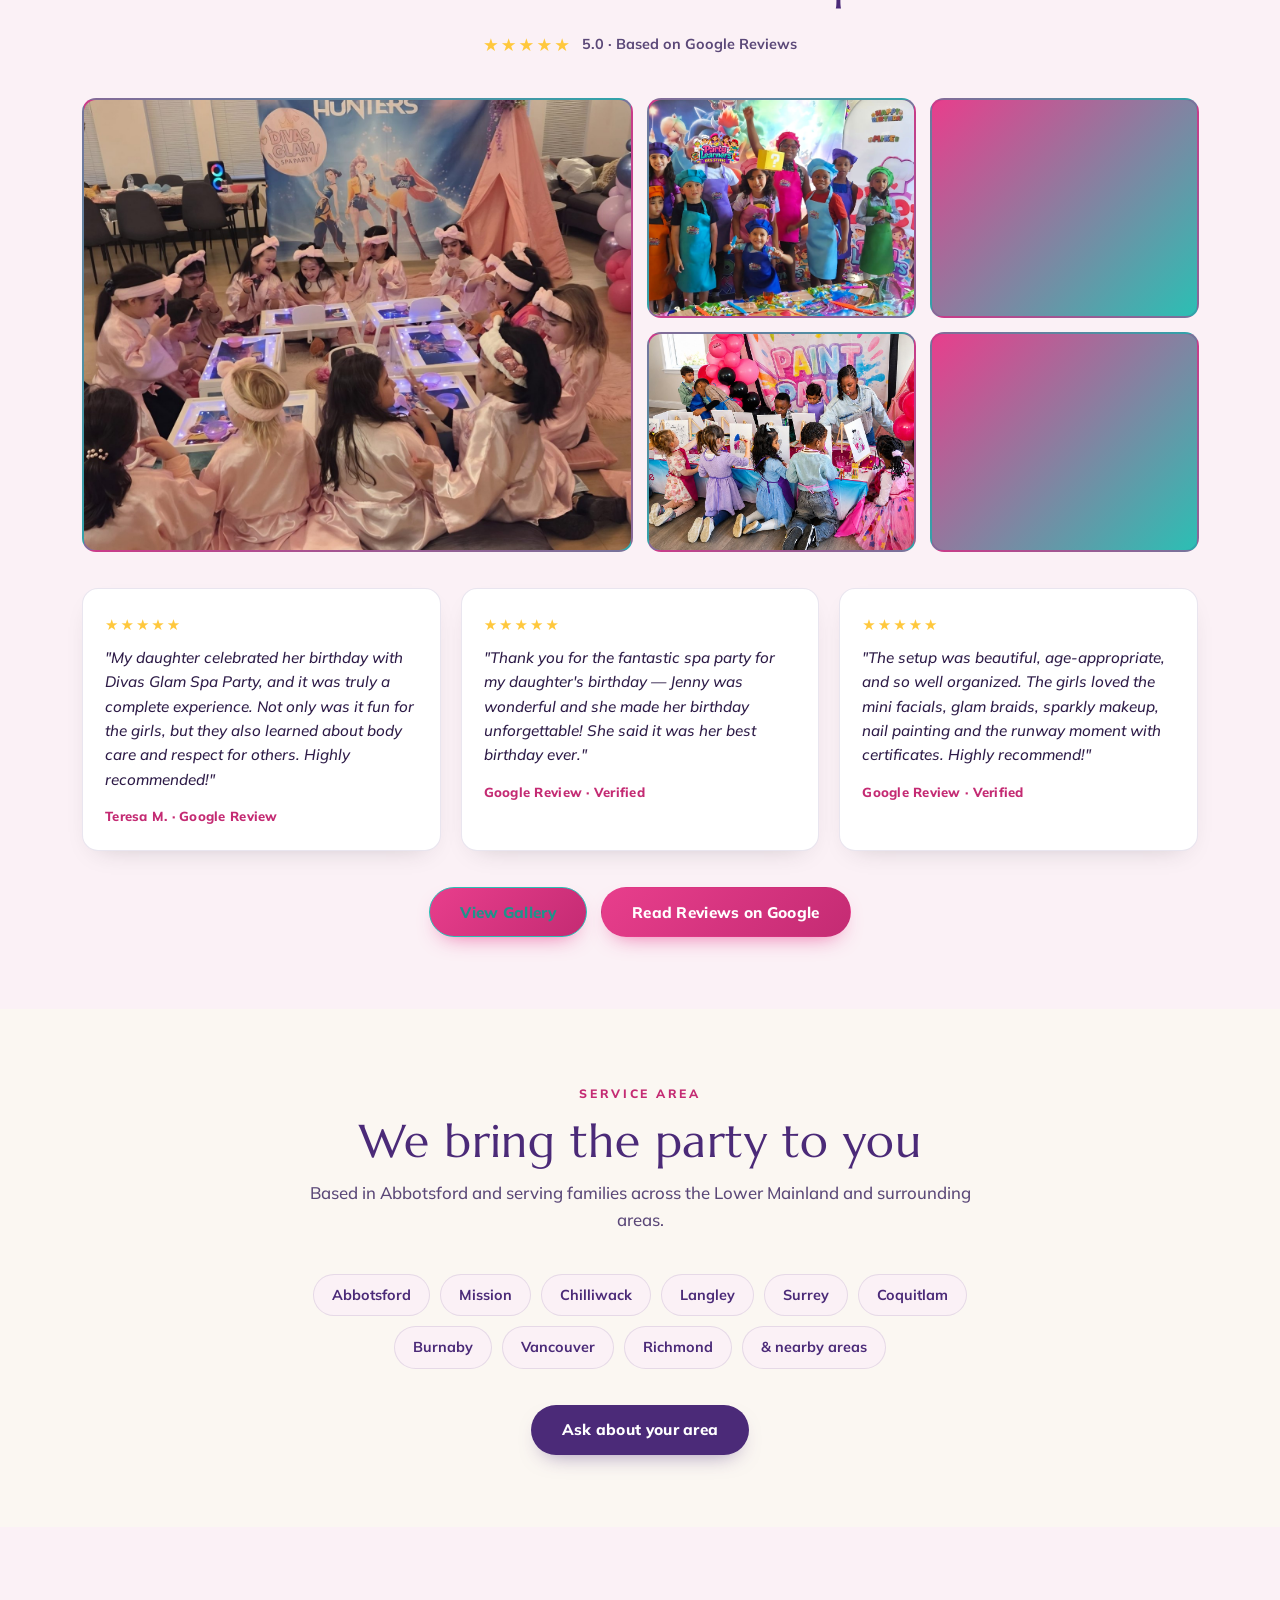
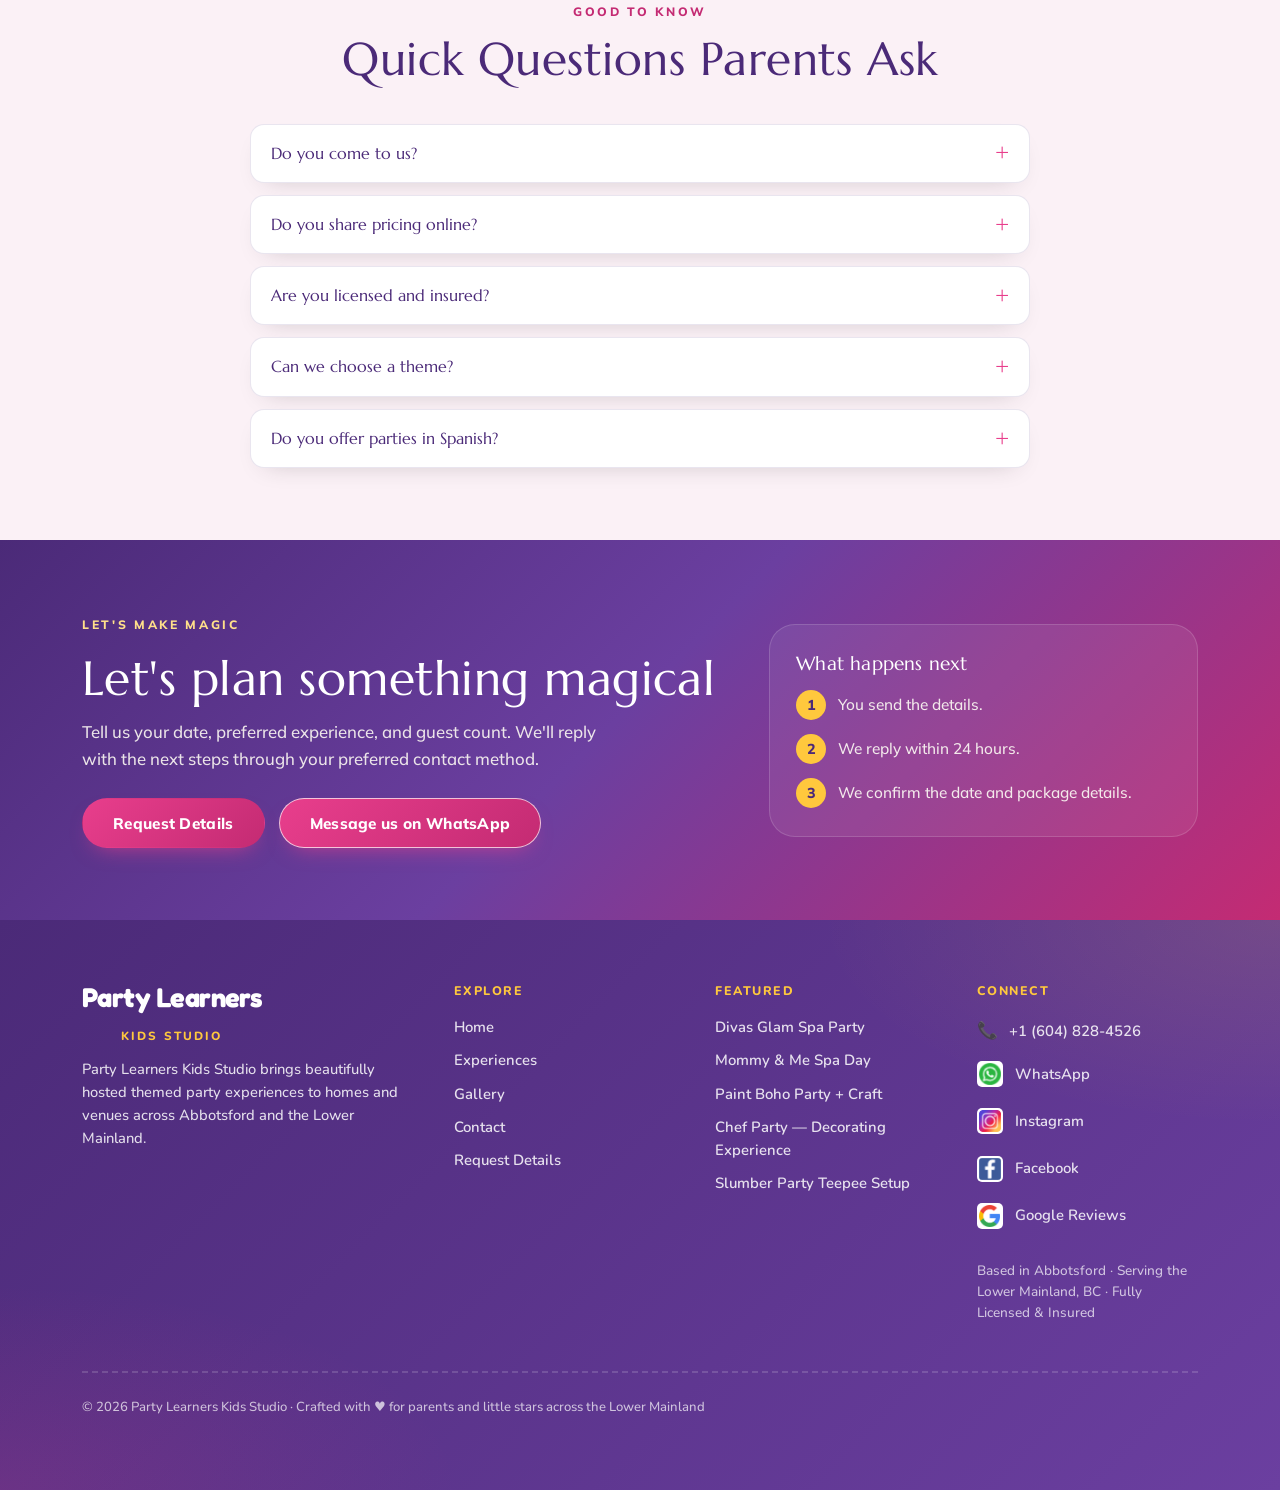
==== commit b305fd68: "Sprint 6C: homepage conversion polish + footer cleanup - Footer Explore: remove standalone 'Add-Ons'" ====
--- a/index.html
+++ b/index.html
@@ -84,8 +84,8 @@
   <link href="https://fonts.googleapis.com/css2?family=Fredoka:wght@400;500;600;700&family=Nunito:wght@500;600;700;800&family=Caveat:wght@700&family=Playfair+Display:ital,wght@1,500;1,600;1,700&family=Marcellus&family=Cormorant+Garamond:wght@500;600;700&family=Mulish:wght@400;500;600;700;800&display=swap" rel="stylesheet" />
   <link rel="preload" as="image" href="images/logo-banner.png" />
   <link rel="preload" as="image" href="images/divas-glam-group-kpop.jpg" />
-  <link rel="stylesheet" href="css/style.css?v=67" />
-  <link rel="stylesheet" href="css/home-v2.css?v=67" />
+  <link rel="stylesheet" href="css/style.css?v=68" />
+  <link rel="stylesheet" href="css/home-v2.css?v=69" />
   <link rel="icon" href="images/logo.jpeg" />
 </head>
 <body class="home-v2">
@@ -143,8 +143,8 @@
         <h2 class="hx-slide__title">Divas Glam Spa Party</h2>
         <p class="hx-slide__desc">Spa robes, glam moments, mini makeovers, sparkle, music, and runway fun.</p>
         <div class="hx-slide__actions">
-          <a href="divas-glam-spa-party.html" class="pv-btn">Explore This Party</a>
-          <a href="contact.html" class="hx-slide__secondary">Request Details</a>
+          <a href="contact.html" class="pv-btn">Check Your Date</a>
+          <a href="divas-glam-spa-party.html" class="hx-slide__secondary">Explore This Experience</a>
         </div>
       </div>
     </article>
@@ -162,8 +162,8 @@
         <h2 class="hx-slide__title">Mommy &amp; Me Spa Day</h2>
         <p class="hx-slide__desc">A sweet spa-inspired bonding experience for moms and their little ones, designed for connection, photos, and beautiful memories.</p>
         <div class="hx-slide__actions">
-          <a href="mommy-and-me-spa-day.html" class="pv-btn">Explore This Experience</a>
-          <a href="contact.html" class="hx-slide__secondary">Request Details</a>
+          <a href="contact.html" class="pv-btn">Check Your Date</a>
+          <a href="mommy-and-me-spa-day.html" class="hx-slide__secondary">Explore This Experience</a>
         </div>
       </div>
     </article>
@@ -181,8 +181,8 @@
         <h2 class="hx-slide__title">Paint Boho + Craft</h2>
         <p class="hx-slide__desc">Easels, canvas painting, creative crafts, and take-home art.</p>
         <div class="hx-slide__actions">
-          <a href="paint-boho-party.html" class="pv-btn">Explore This Party</a>
-          <a href="contact.html" class="hx-slide__secondary">Request Details</a>
+          <a href="contact.html" class="pv-btn">Check Your Date</a>
+          <a href="paint-boho-party.html" class="hx-slide__secondary">Explore This Experience</a>
         </div>
       </div>
     </article>
@@ -200,8 +200,8 @@
         <h2 class="hx-slide__title">Chef Party — Decorating Experience</h2>
         <p class="hx-slide__desc">Chef hats, aprons, and decorating fun with parent-provided treats.</p>
         <div class="hx-slide__actions">
-          <a href="chef-party.html" class="pv-btn">Explore This Party</a>
-          <a href="contact.html" class="hx-slide__secondary">Request Details</a>
+          <a href="contact.html" class="pv-btn">Check Your Date</a>
+          <a href="chef-party.html" class="hx-slide__secondary">Explore This Experience</a>
         </div>
       </div>
     </article>
@@ -219,8 +219,8 @@
         <h2 class="hx-slide__title">Slumber Party Teepee Setup</h2>
         <p class="hx-slide__desc">A cozy overnight teepee setup with mattresses, sheets, blankets, pillows, themed styling, and soft lights — setup and next-day pickup included.</p>
         <div class="hx-slide__actions">
-          <a href="slumber-party-teepee-setup.html" class="pv-btn">Explore This Party</a>
-          <a href="contact.html" class="hx-slide__secondary">Request Details</a>
+          <a href="contact.html" class="pv-btn">Check Your Date</a>
+          <a href="slumber-party-teepee-setup.html" class="hx-slide__secondary">Explore This Experience</a>
         </div>
       </div>
     </article>
@@ -265,7 +265,7 @@
     <div class="hx-exp-grid">
       <article class="pv-card hx-exp">
         <div class="hx-exp__media">
-          <span class="pv-badge">Most Loved</span>
+          <span class="pv-badge pv-badge--popular">★ Most Popular</span>
           <picture>
             <source type="image/webp" srcset="images/divas-glam-group-good-vibes.webp" />
             <img src="images/divas-glam-group-good-vibes.jpg" alt="Group of girls in colorful spa robes celebrating a Divas Glam Spa Party" loading="lazy" decoding="async" width="1122" height="1402" />
@@ -343,6 +343,44 @@
   </div>
 </section>
 
+<!-- ============== 4B. DECISION HELPER (Perfect For) ============== -->
+<section class="hx-section hx-section--soft">
+  <div class="container">
+    <header class="hx-head">
+      <span class="hx-eyebrow">help me choose</span>
+      <h2 class="hx-h2">Not sure which experience fits best?</h2>
+      <p class="hx-lead">Here's a quick guide to help you choose the right celebration style.</p>
+    </header>
+
+    <div class="hx-pick">
+      <div class="hx-pick__row">
+        <span class="hx-pick__name">Divas Glam Spa Party</span>
+        <span class="hx-pick__for"><strong>Best for:</strong> Classic birthdays, glam moments, spa fun, and kids who love sparkle.</span>
+      </div>
+      <div class="hx-pick__row">
+        <span class="hx-pick__name">Mommy &amp; Me Spa Day</span>
+        <span class="hx-pick__for"><strong>Best for:</strong> A sweet bonding experience, Mother's Day, birthdays, or a special just-because moment.</span>
+      </div>
+      <div class="hx-pick__row">
+        <span class="hx-pick__name">Paint Boho Party + Craft</span>
+        <span class="hx-pick__for"><strong>Best for:</strong> Creative kids who love painting, crafts, and taking home something handmade.</span>
+      </div>
+      <div class="hx-pick__row">
+        <span class="hx-pick__name">Chef Party — Decorating Experience</span>
+        <span class="hx-pick__for"><strong>Best for:</strong> Hands-on kids who love decorating parent-provided treats in a styled party setup.</span>
+      </div>
+      <div class="hx-pick__row">
+        <span class="hx-pick__name">Slumber Party Teepee Setup</span>
+        <span class="hx-pick__for"><strong>Best for:</strong> Sleepovers, cozy celebrations, best-friend nights, and photo-ready overnight setups.</span>
+      </div>
+    </div>
+
+    <div class="hx-center">
+      <a href="contact.html" class="pv-btn">Still not sure? Request Details</a>
+    </div>
+  </div>
+</section>
+
 <!-- ============== 5. HOW IT WORKS ============== -->
 <section class="hx-section hx-section--soft">
   <div class="container">
@@ -371,6 +409,26 @@
 
     <div class="hx-center">
       <a href="contact.html" class="pv-btn">Check Your Date</a>
+    </div>
+  </div>
+</section>
+
+<!-- ============== 5B. WHY PARENTS CHOOSE ============== -->
+<section class="hx-section">
+  <div class="container">
+    <header class="hx-head">
+      <span class="hx-eyebrow">the party learners difference</span>
+      <h2 class="hx-h2">Why Parents Choose Party Learners</h2>
+      <p class="hx-lead">Beautiful party setups, fully hosted activities, and a stress-free experience from the first message to the final photo.</p>
+    </header>
+
+    <div class="hx-vals">
+      <div class="hx-val"><span class="hx-val__check" aria-hidden="true">✓</span><span class="hx-val__text">We come to you</span></div>
+      <div class="hx-val"><span class="hx-val__check" aria-hidden="true">✓</span><span class="hx-val__text">Fully hosted experiences</span></div>
+      <div class="hx-val"><span class="hx-val__check" aria-hidden="true">✓</span><span class="hx-val__text">Fully licensed &amp; insured</span></div>
+      <div class="hx-val"><span class="hx-val__check" aria-hidden="true">✓</span><span class="hx-val__text">Beautiful themed setups</span></div>
+      <div class="hx-val"><span class="hx-val__check" aria-hidden="true">✓</span><span class="hx-val__text">Stress-free for parents</span></div>
+      <div class="hx-val"><span class="hx-val__check" aria-hidden="true">✓</span><span class="hx-val__text">Spanish-speaking parties available</span></div>
     </div>
   </div>
 </section>
@@ -530,6 +588,39 @@
   </div>
 </section>
 
+<!-- ============== 10B. QUICK FAQ ============== -->
+<section class="hx-section hx-section--soft" id="faq">
+  <div class="container">
+    <header class="hx-head">
+      <span class="hx-eyebrow">good to know</span>
+      <h2 class="hx-h2">Quick Questions Parents Ask</h2>
+    </header>
+
+    <div class="hx-faq">
+      <details class="hx-faq__item">
+        <summary>Do you come to us?</summary>
+        <p>Yes. Party Learners brings the setup, materials, décor, and host to your home or venue across Abbotsford and the Lower Mainland.</p>
+      </details>
+      <details class="hx-faq__item">
+        <summary>Do you share pricing online?</summary>
+        <p>Pricing depends on the experience, theme, location, guest count, and optional add-ons. Request details and we'll send the best options for your celebration.</p>
+      </details>
+      <details class="hx-faq__item">
+        <summary>Are you licensed and insured?</summary>
+        <p>Yes. Party Learners Kids Studio is fully licensed and insured for hosted party experiences.</p>
+      </details>
+      <details class="hx-faq__item">
+        <summary>Can we choose a theme?</summary>
+        <p>Yes. We can style your setup around colors, favorite themes, or your own inspiration. Character-inspired themes are creative interpretations only and are not affiliated with any brands.</p>
+      </details>
+      <details class="hx-faq__item">
+        <summary>Do you offer parties in Spanish?</summary>
+        <p>Yes. Spanish-speaking parties are available. Fiestas disponibles en español.</p>
+      </details>
+    </div>
+  </div>
+</section>
+
 <!-- ============== 11. FINAL CTA ============== -->
 <section class="hx-final">
   <div class="container hx-final__inner">
@@ -569,9 +660,9 @@
         <ul>
           <li><a href="index.html">Home</a></li>
           <li><a href="experiences.html">Experiences</a></li>
-          <li><a href="experiences.html#add-ons">Add-Ons</a></li>
           <li><a href="gallery.html">Gallery</a></li>
           <li><a href="contact.html">Contact</a></li>
+          <li><a href="contact.html">Request Details</a></li>
         </ul>
       </div>
       <div>
@@ -619,7 +710,7 @@
   </span>
 </a>
 
-<script src="js/main.js?v=67"></script>
-<script src="js/home-v2.js?v=67"></script>
+<script src="js/main.js?v=68"></script>
+<script src="js/home-v2.js?v=68"></script>
 </body>
 </html>
--- a/css/home-v2.css
+++ b/css/home-v2.css
@@ -465,3 +465,73 @@
   .home-v2 .hx-dot.is-active { background: var(--party-pink); border-color: var(--party-pink); }
   .home-v2 .hx-hero__count { color: var(--party-purple-deep); }
 }
+
+/* ============================================================
+   SPRINT 6C — Conversion polish components
+   ============================================================ */
+
+/* Flagship "Most Popular" badge for Divas (beats the per-service nth-child color) */
+.home-v2 .hx-exp-grid .hx-exp:nth-child(1) .pv-badge.pv-badge--popular,
+.home-v2 .pv-badge.pv-badge--popular {
+  background: linear-gradient(135deg, var(--party-pink), var(--party-fuchsia));
+  color: #fff;
+  box-shadow: 0 8px 18px -8px rgba(196, 43, 115, .7);
+  letter-spacing: .04em;
+}
+
+/* Decision helper — "Not sure which experience fits best?" */
+.home-v2 .hx-pick { max-width: 780px; margin: 0 auto; display: grid; gap: 12px; }
+.home-v2 .hx-pick__row {
+  background: #fff; border: 1px solid var(--pv-line); border-left: 4px solid var(--party-pink);
+  border-radius: 14px; padding: 15px 20px; box-shadow: var(--pv-shadow-soft);
+}
+.home-v2 .hx-pick__name { display: block; font-family: var(--pv-serif); font-size: 1.06rem; color: var(--pv-plum); margin-bottom: 4px; }
+.home-v2 .hx-pick__for { font-size: .94rem; line-height: 1.5; color: var(--pv-ink-soft); }
+.home-v2 .hx-pick__for strong { color: var(--pv-ink); font-weight: 800; }
+.home-v2 .hx-pick .hx-pick__row:nth-child(1) { border-left-color: var(--party-pink); }
+.home-v2 .hx-pick .hx-pick__row:nth-child(2) { border-left-color: var(--party-aqua); }
+.home-v2 .hx-pick .hx-pick__row:nth-child(3) { border-left-color: var(--party-yellow); }
+.home-v2 .hx-pick .hx-pick__row:nth-child(4) { border-left-color: var(--party-orange); }
+.home-v2 .hx-pick .hx-pick__row:nth-child(5) { border-left-color: var(--party-purple); }
+
+/* Why Parents Choose — 6 value points */
+.home-v2 .hx-vals { display: grid; grid-template-columns: repeat(3, 1fr); gap: 16px; max-width: 980px; margin: 0 auto; }
+.home-v2 .hx-val {
+  display: flex; gap: 12px; align-items: center;
+  background: #fff; border: 1px solid var(--pv-line); border-radius: 14px;
+  padding: 16px 18px; box-shadow: var(--pv-shadow-soft);
+}
+.home-v2 .hx-val__check {
+  flex: 0 0 auto; width: 28px; height: 28px; border-radius: 50%;
+  background: linear-gradient(135deg, var(--party-aqua), var(--party-aqua-deep));
+  color: #fff; display: grid; place-items: center; font-size: .9rem; font-weight: 900;
+}
+.home-v2 .hx-val__text { font-size: .98rem; font-weight: 700; color: var(--pv-ink); line-height: 1.3; }
+.home-v2 .hx-vals .hx-val:nth-child(2) .hx-val__check { background: linear-gradient(135deg, var(--party-pink), var(--party-fuchsia)); }
+.home-v2 .hx-vals .hx-val:nth-child(3) .hx-val__check { background: linear-gradient(135deg, var(--party-yellow), var(--party-yellow-deep)); color: #5A3D00; }
+.home-v2 .hx-vals .hx-val:nth-child(4) .hx-val__check { background: linear-gradient(135deg, var(--party-purple), var(--party-purple-deep)); }
+.home-v2 .hx-vals .hx-val:nth-child(5) .hx-val__check { background: linear-gradient(135deg, var(--party-orange), var(--party-yellow-deep)); }
+.home-v2 .hx-vals .hx-val:nth-child(6) .hx-val__check { background: linear-gradient(135deg, var(--party-aqua), var(--party-purple)); }
+
+/* Mini FAQ accordion */
+.home-v2 .hx-faq { max-width: 780px; margin: 0 auto; display: grid; gap: 12px; }
+.home-v2 .hx-faq__item { background: #fff; border: 1px solid var(--pv-line); border-radius: 14px; box-shadow: var(--pv-shadow-soft); overflow: hidden; }
+.home-v2 .hx-faq__item summary {
+  cursor: pointer; list-style: none; padding: 16px 20px;
+  font-family: var(--pv-serif); font-size: 1.02rem; color: var(--pv-plum);
+  display: flex; justify-content: space-between; align-items: center; gap: 14px;
+}
+.home-v2 .hx-faq__item summary::-webkit-details-marker { display: none; }
+.home-v2 .hx-faq__item summary::after { content: '+'; font-size: 1.35rem; line-height: 1; color: var(--party-pink); transition: transform .2s ease; }
+.home-v2 .hx-faq__item[open] summary::after { transform: rotate(45deg); }
+.home-v2 .hx-faq__item p { margin: 0; padding: 0 20px 18px; font-size: .95rem; line-height: 1.6; color: var(--pv-ink-soft); }
+
+@media (max-width: 760px) {
+  .home-v2 .hx-vals { grid-template-columns: repeat(2, 1fr); }
+}
+@media (max-width: 480px) {
+  .home-v2 .hx-vals { grid-template-columns: 1fr; }
+}
+@media (prefers-reduced-motion: reduce) {
+  .home-v2 .hx-faq__item summary::after { transition: none; }
+}
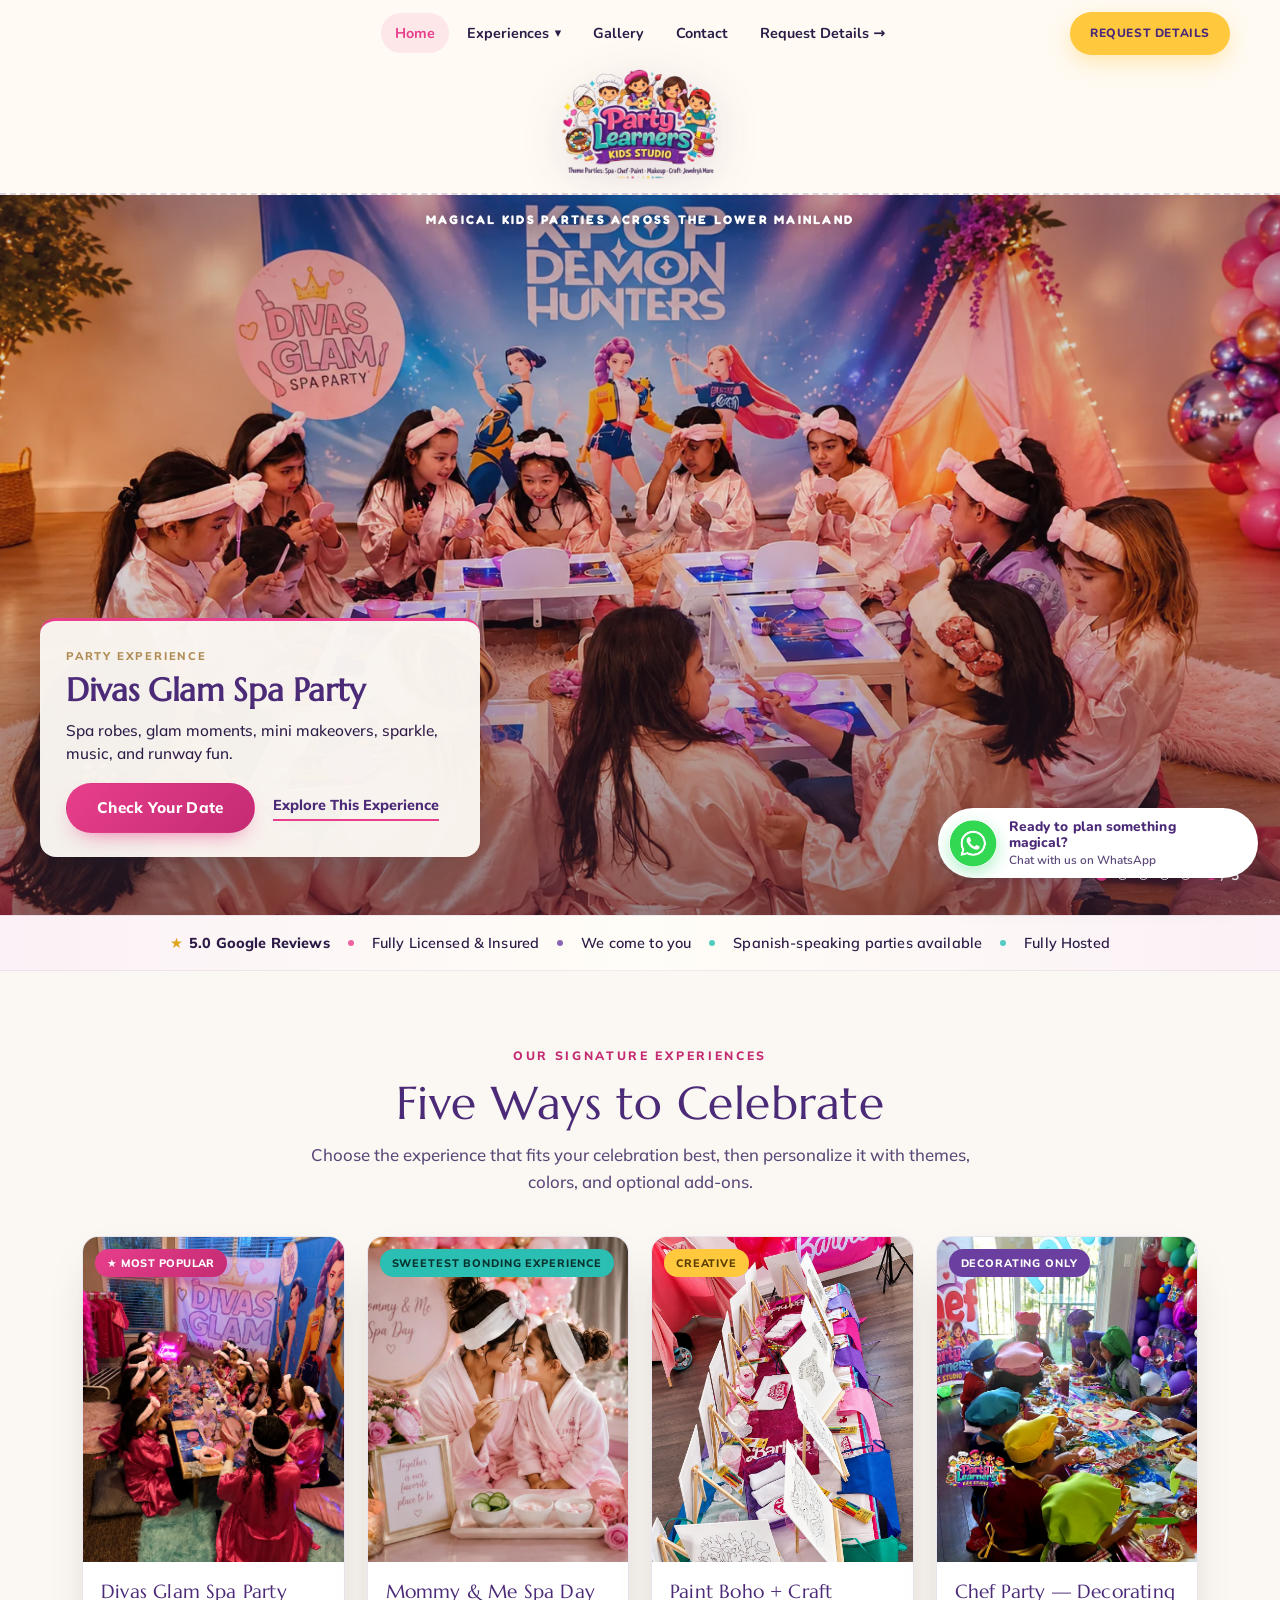
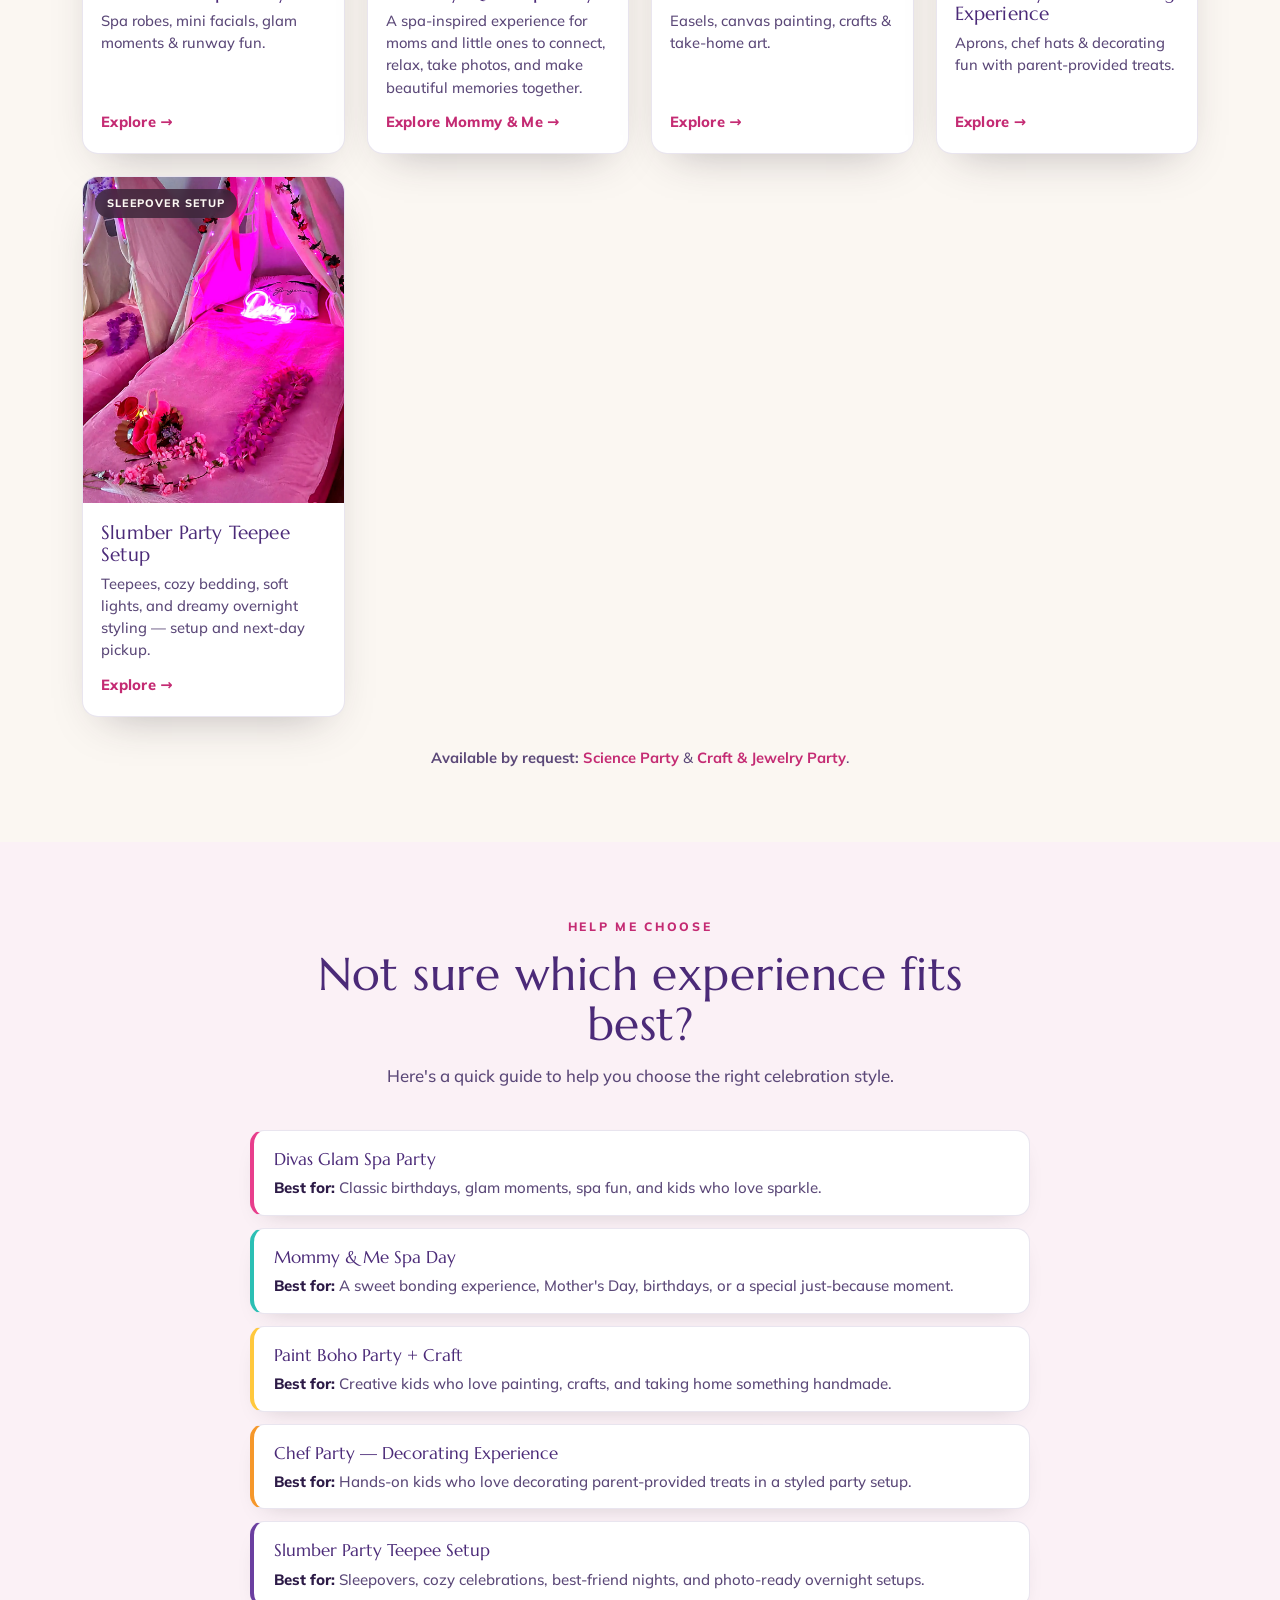
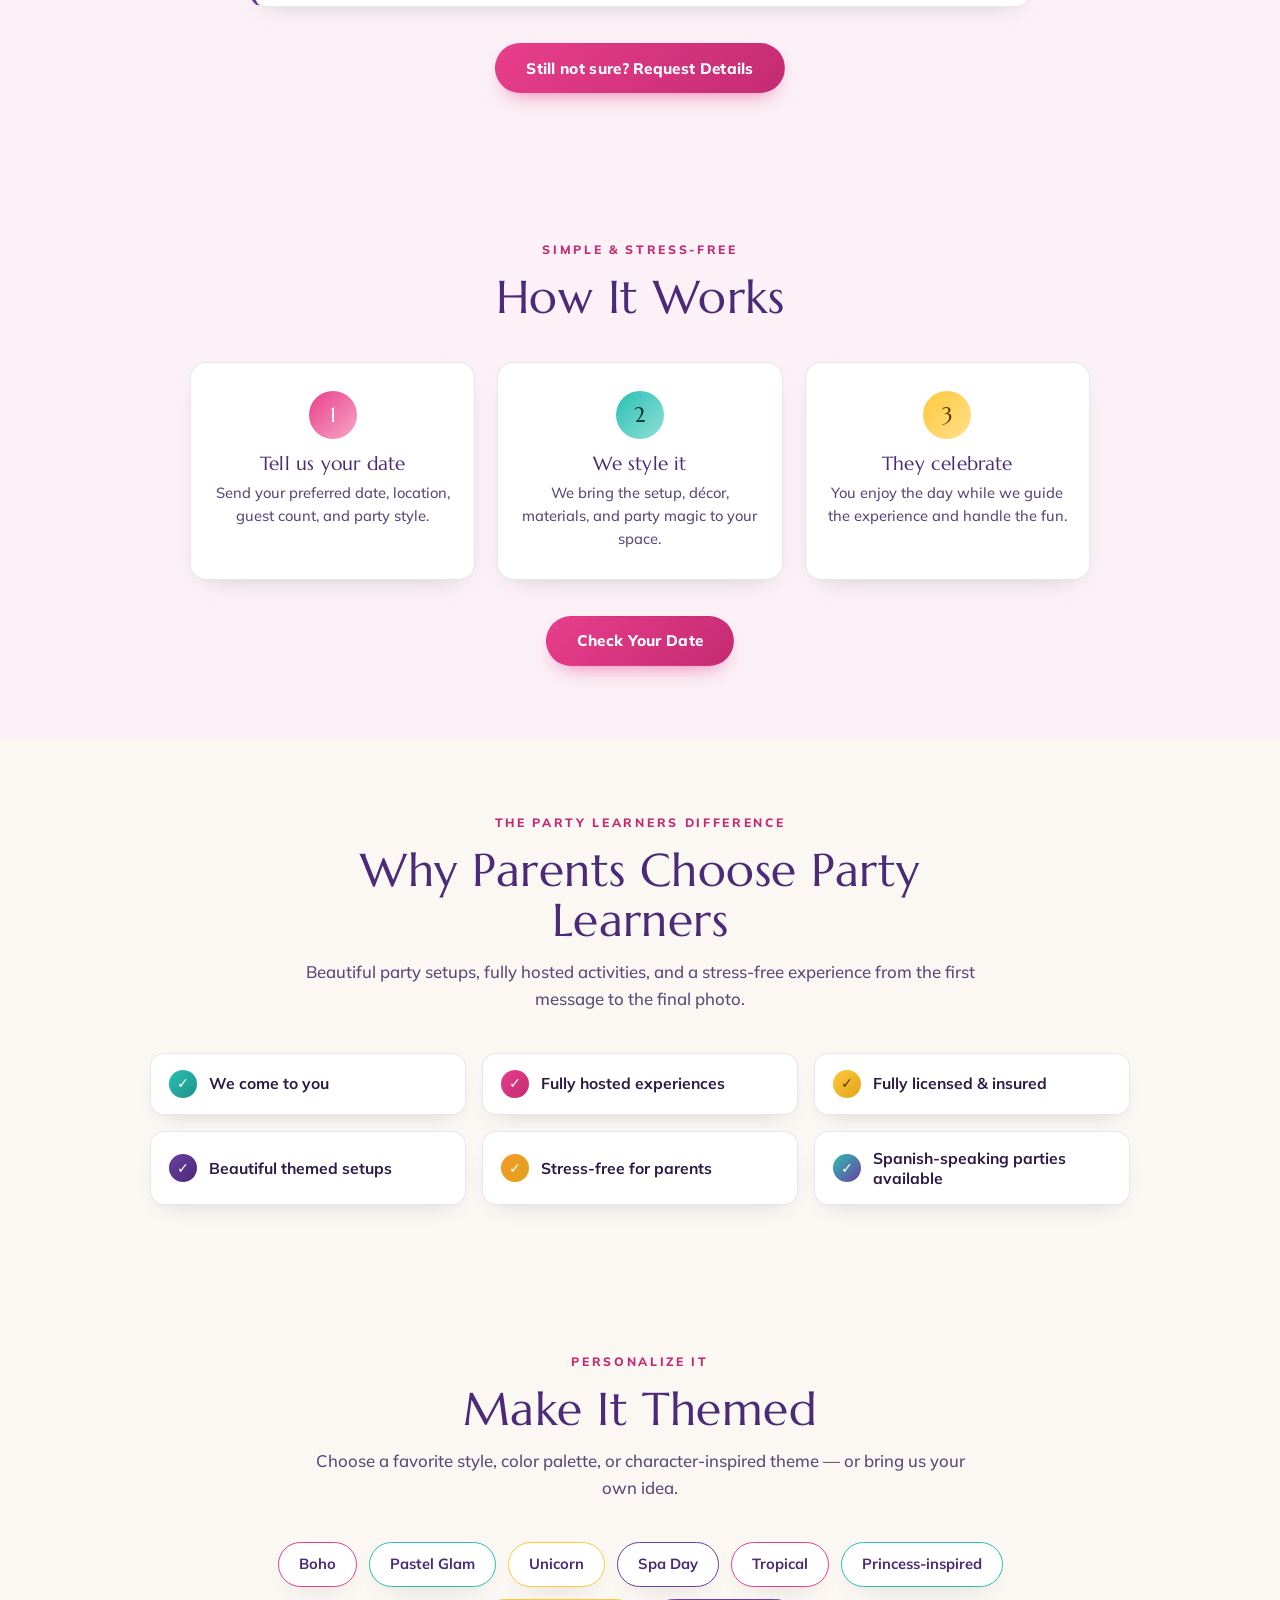
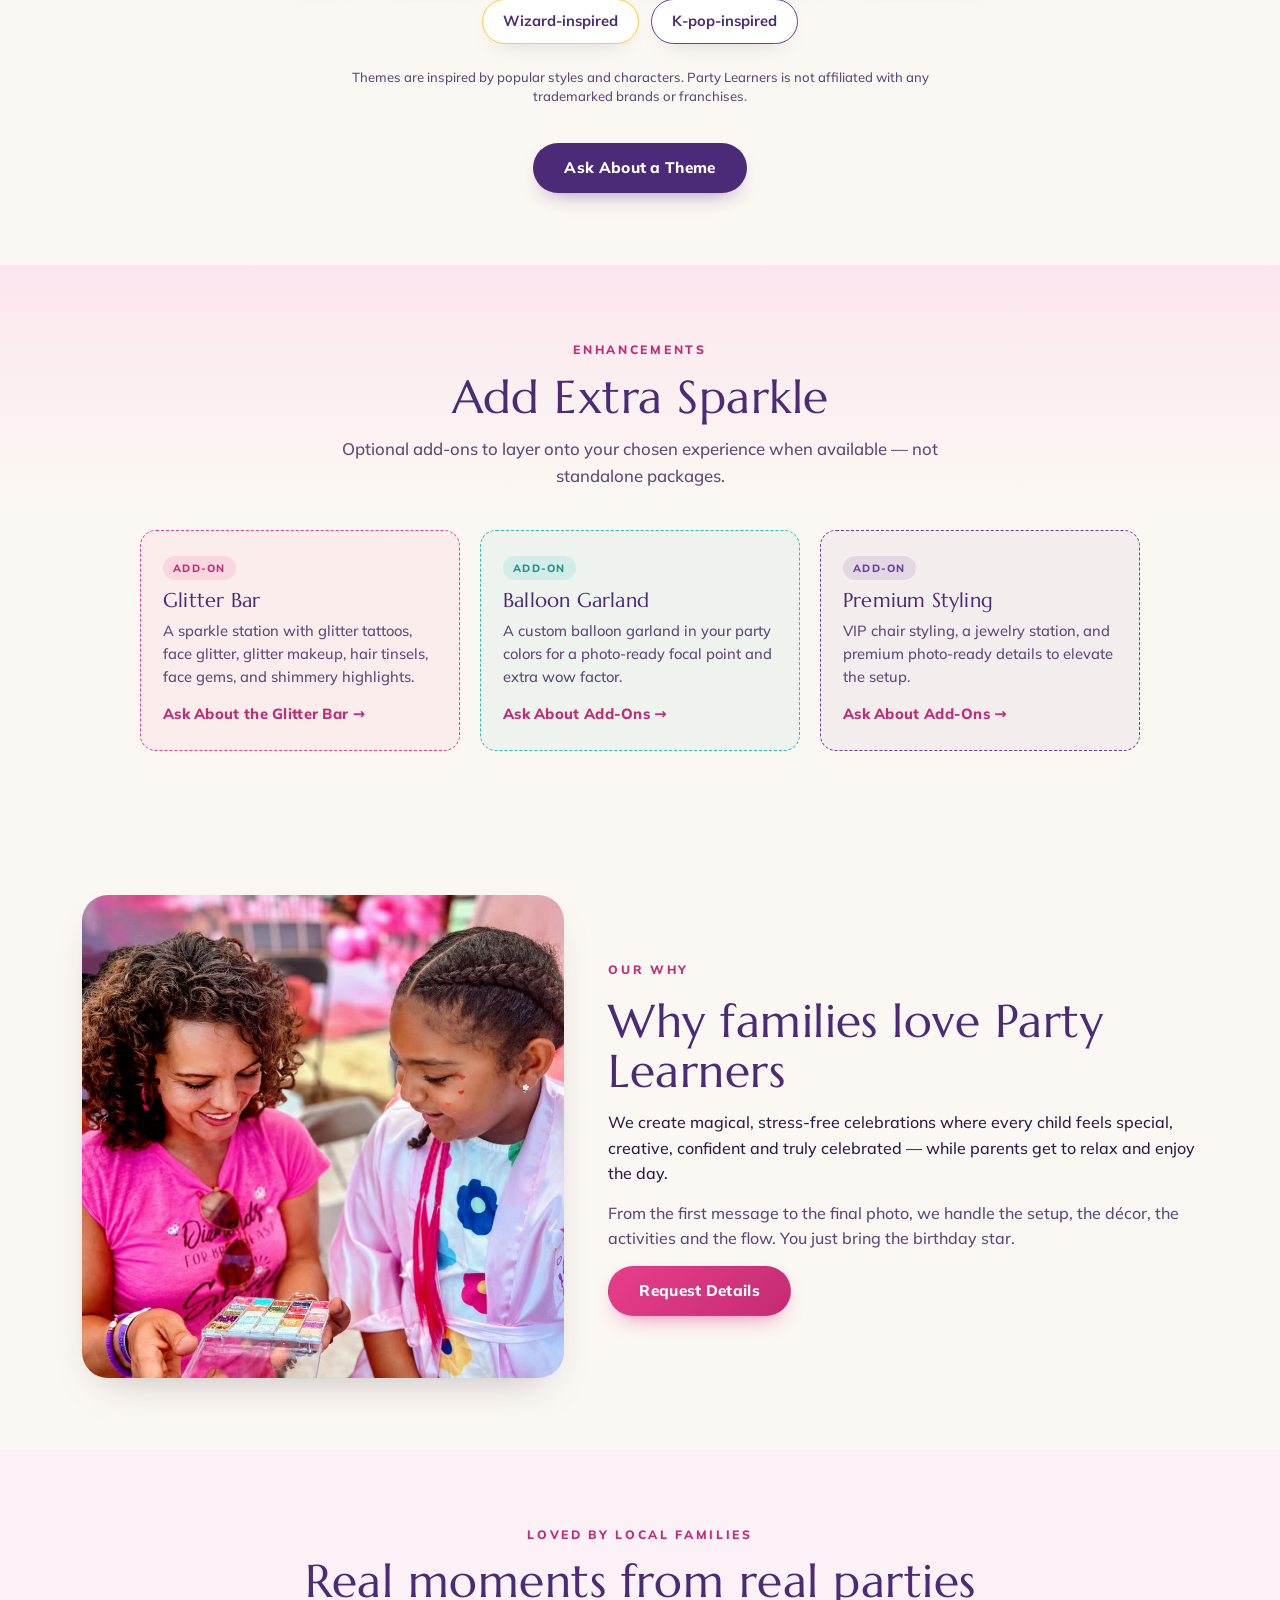
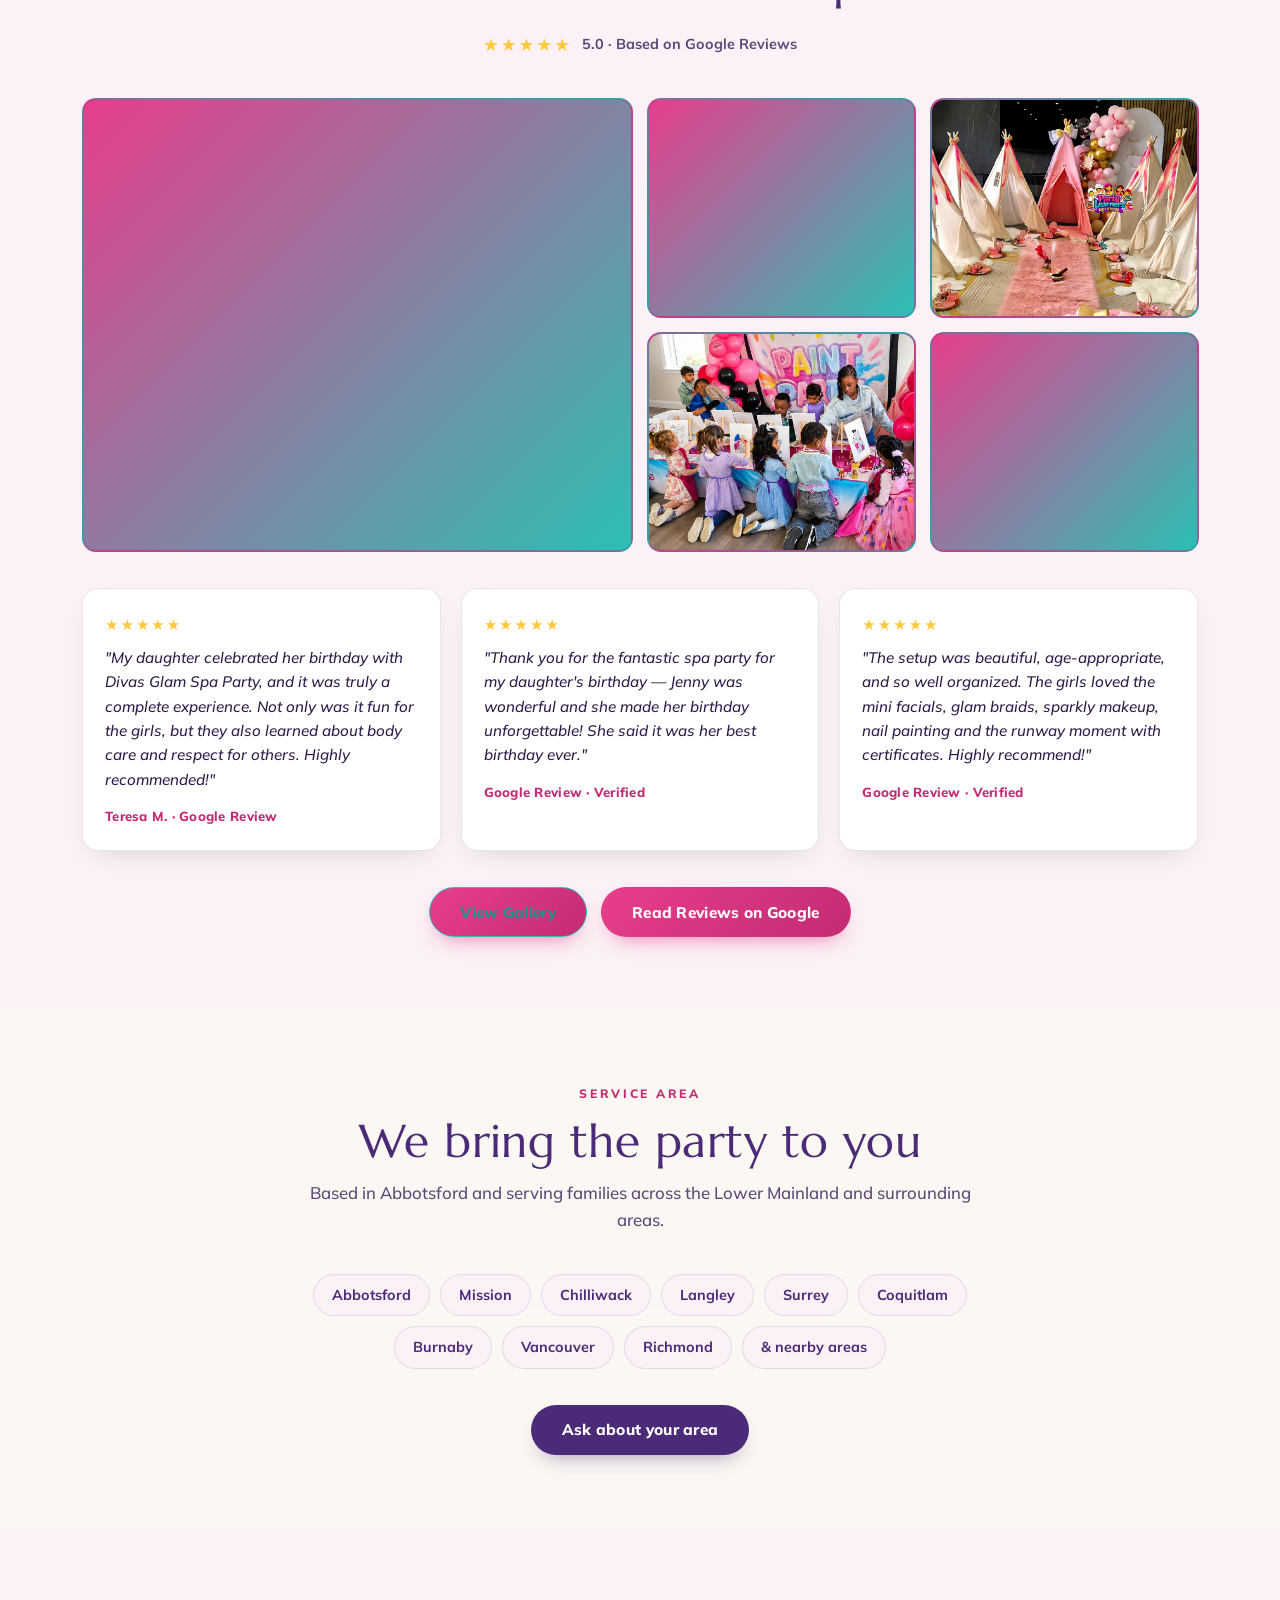
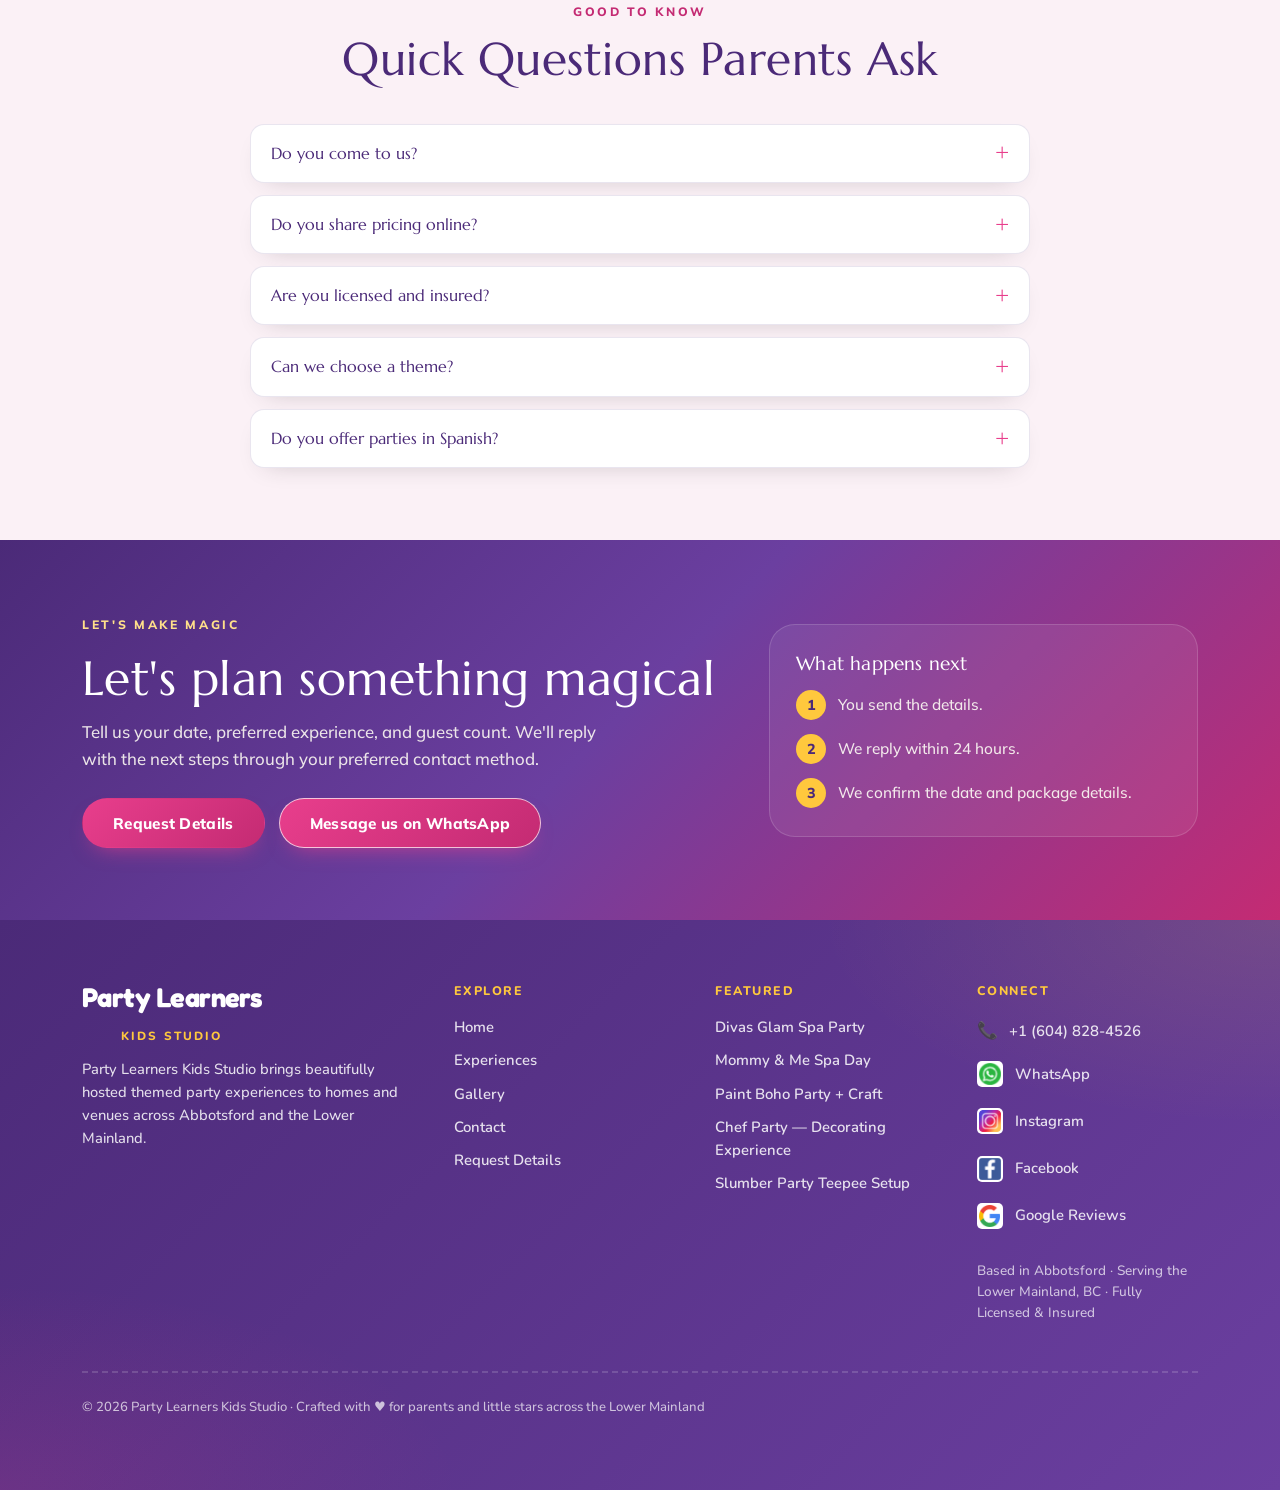
==== commit f932c61a: "Swap homepage hero image to premium Divas Glam Spa Party photo - Add divas-glam-spa-hero.jpg/.webp (" ====
--- a/index.html
+++ b/index.html
@@ -83,7 +83,7 @@
   <link rel="preconnect" href="https://fonts.gstatic.com" crossorigin />
   <link href="https://fonts.googleapis.com/css2?family=Fredoka:wght@400;500;600;700&family=Nunito:wght@500;600;700;800&family=Caveat:wght@700&family=Playfair+Display:ital,wght@1,500;1,600;1,700&family=Marcellus&family=Cormorant+Garamond:wght@500;600;700&family=Mulish:wght@400;500;600;700;800&display=swap" rel="stylesheet" />
   <link rel="preload" as="image" href="images/logo-banner.png" />
-  <link rel="preload" as="image" href="images/divas-glam-group-kpop.jpg" />
+  <link rel="preload" as="image" href="images/divas-glam-spa-hero.webp" type="image/webp" />
   <link rel="stylesheet" href="css/style.css?v=68" />
   <link rel="stylesheet" href="css/home-v2.css?v=69" />
   <link rel="icon" href="images/logo.jpeg" />
@@ -136,7 +136,10 @@
     <!-- Slide 1 — Divas Glam Spa Party -->
     <article class="hx-slide is-active">
       <div class="hx-slide__media">
-        <img src="images/divas-glam-group-kpop.jpg" alt="Group of girls in colorful spa robes enjoying a Divas Glam Spa Party" loading="eager" fetchpriority="high" decoding="async" width="1400" height="1342" />
+        <picture>
+          <source type="image/webp" srcset="images/divas-glam-spa-hero.webp" />
+          <img src="images/divas-glam-spa-hero.jpg" alt="Girls in pink spa robes around light-up activity tables at a Divas Glam Spa Party with a K-pop-inspired backdrop and balloon décor" loading="eager" fetchpriority="high" decoding="async" width="1774" height="887" />
+        </picture>
       </div>
       <div class="hx-slide__panel">
         <span class="hx-slide__label">Party Experience</span>
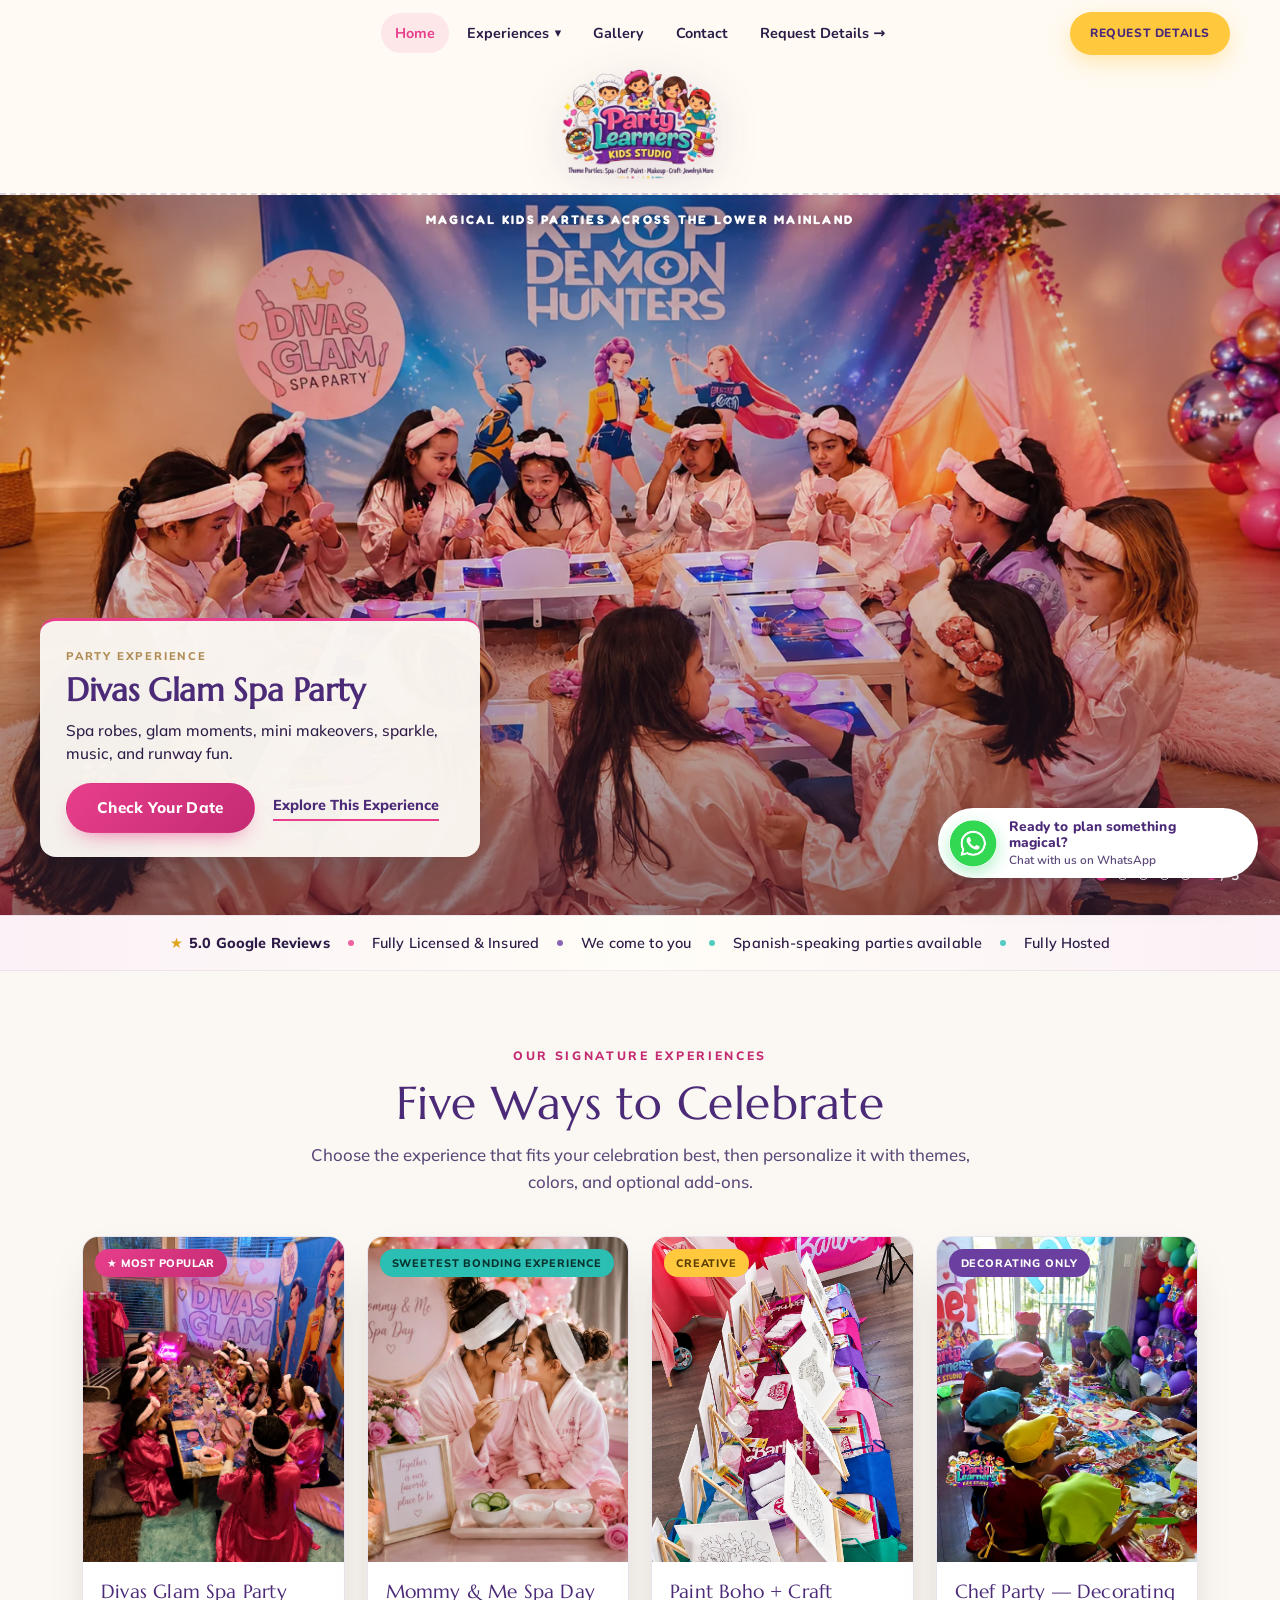
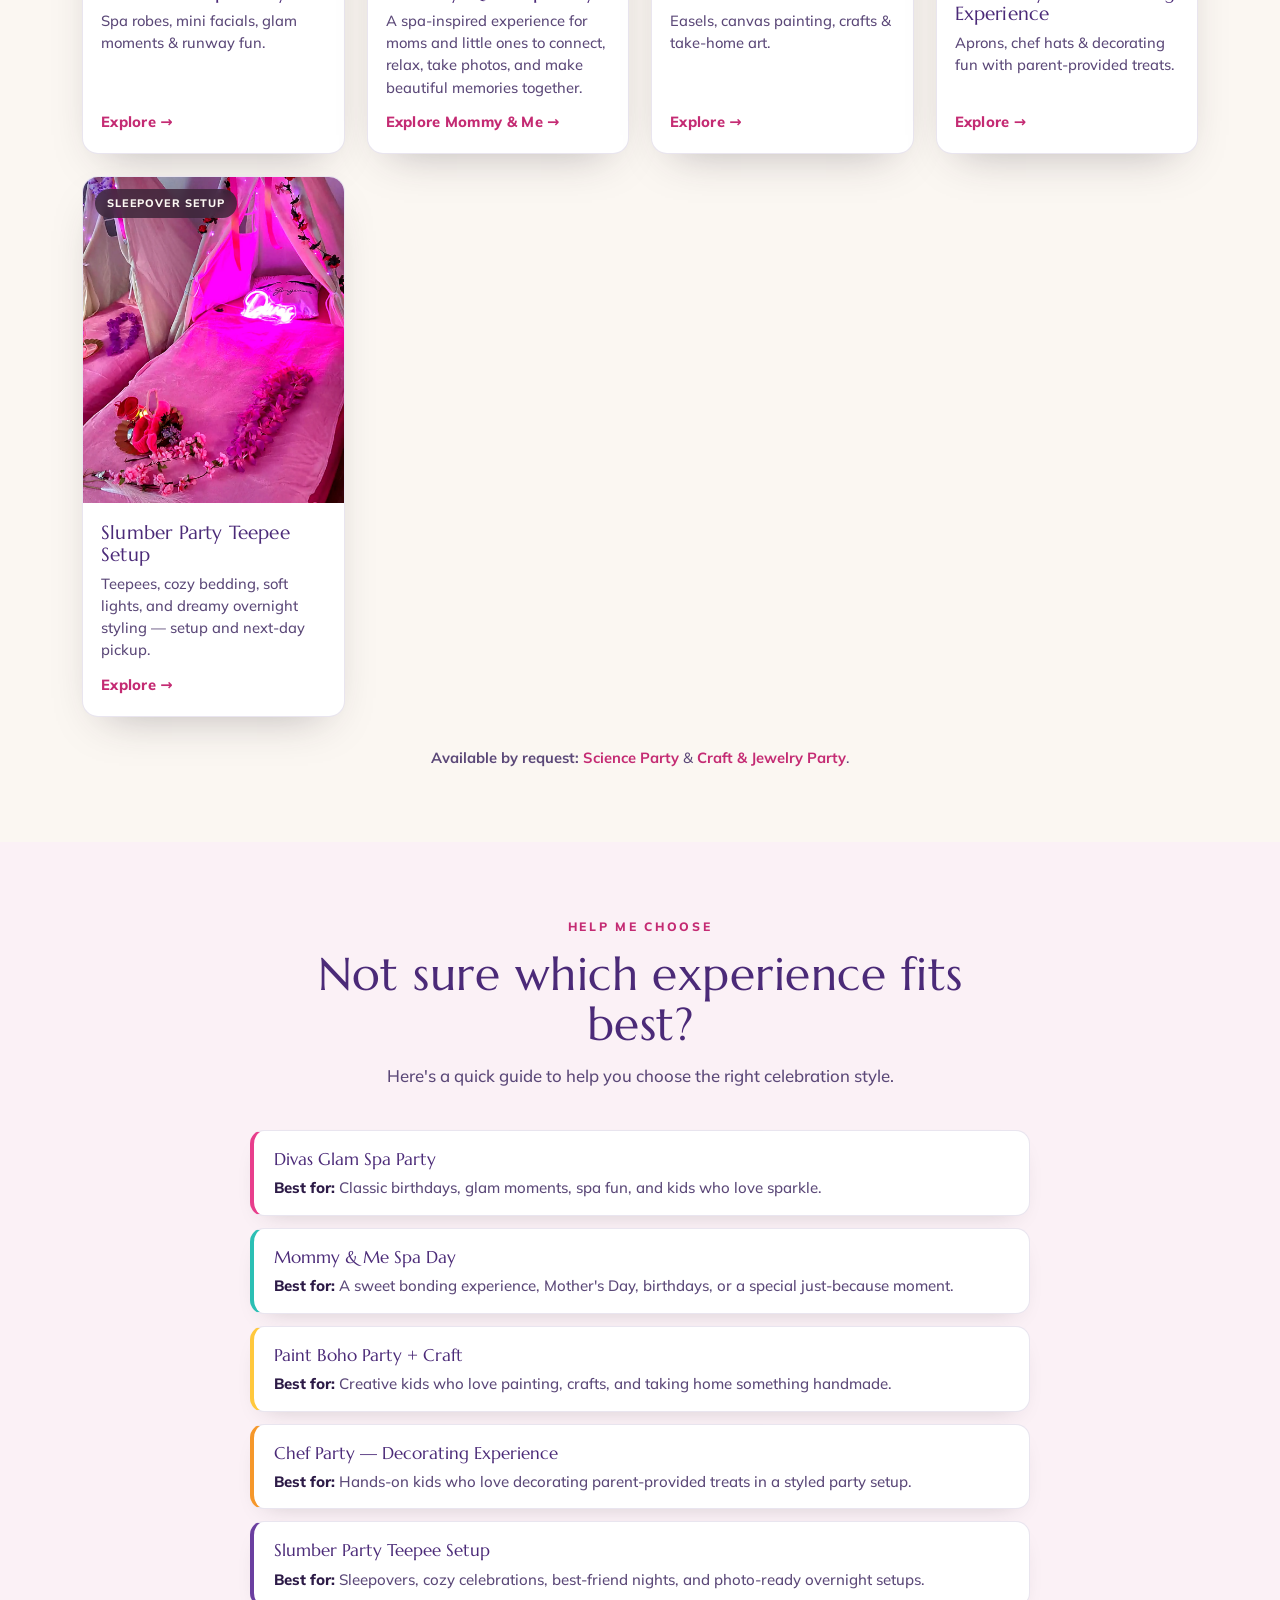
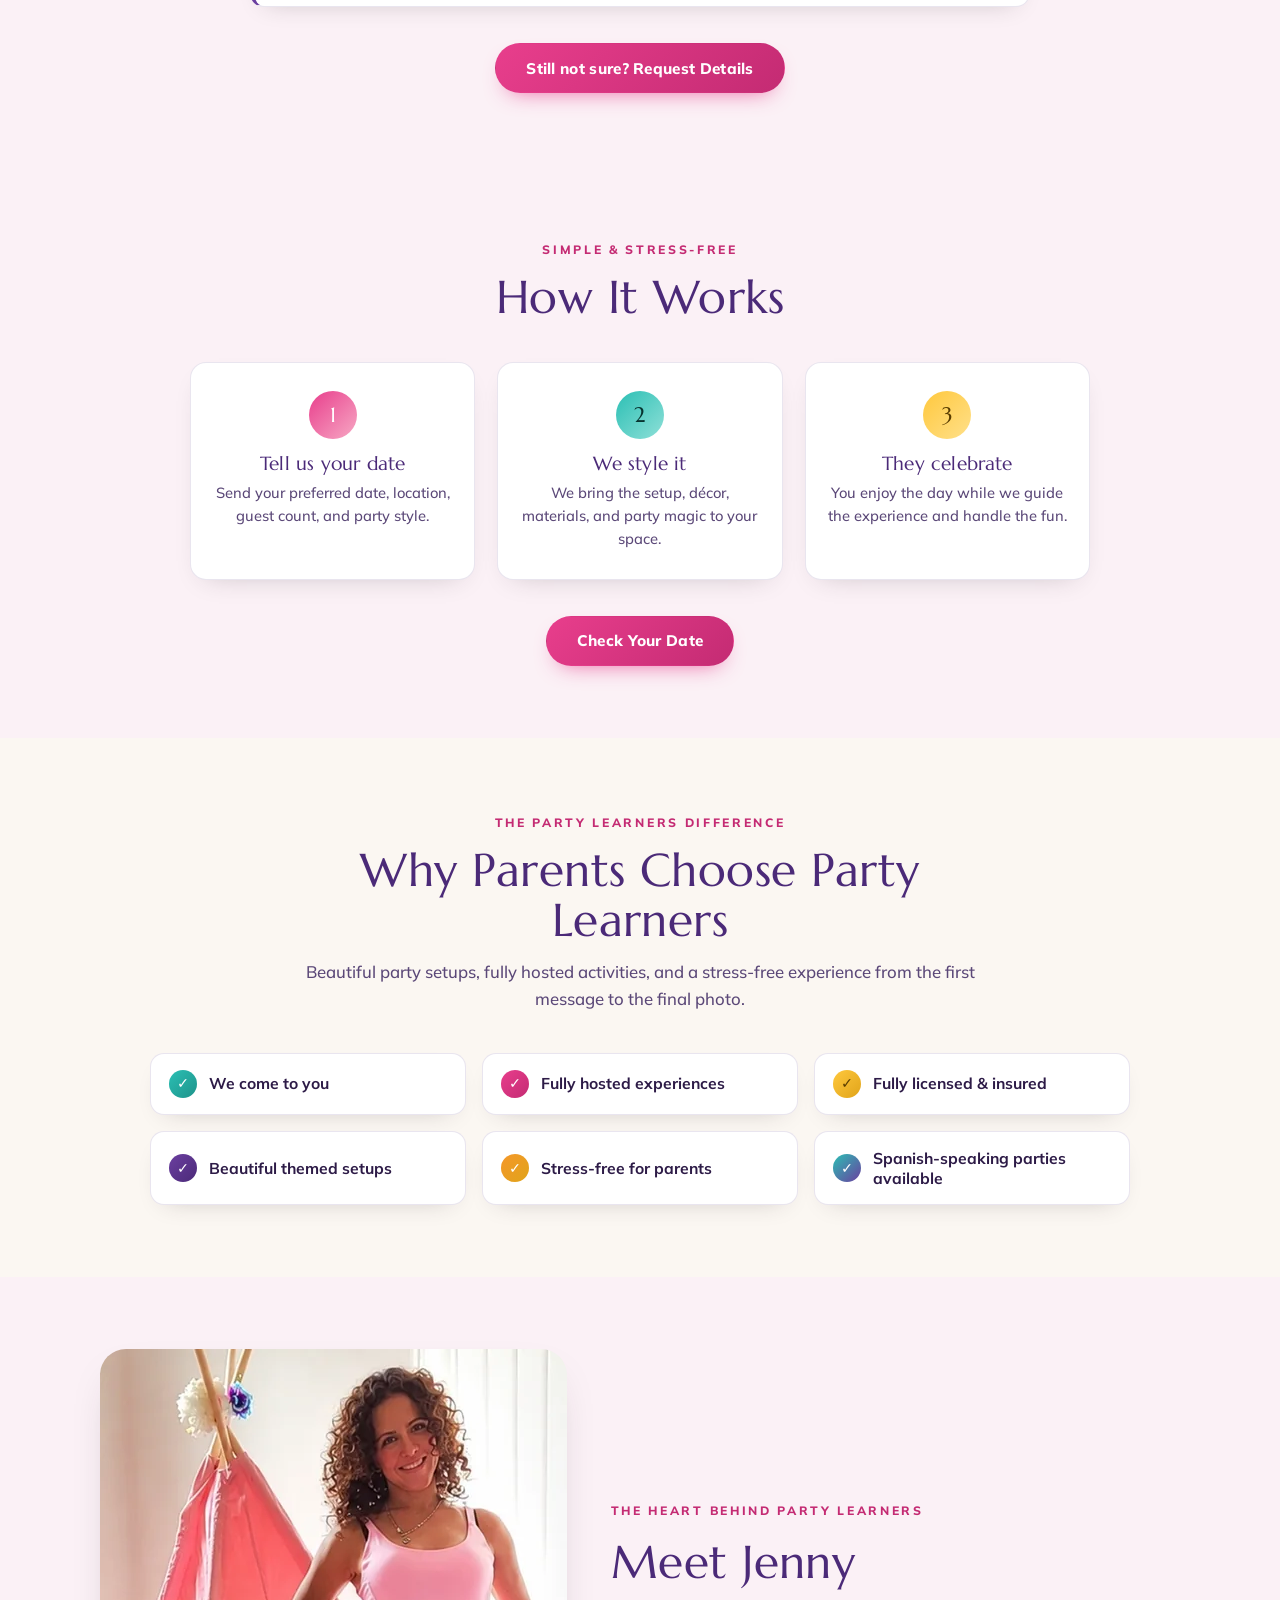
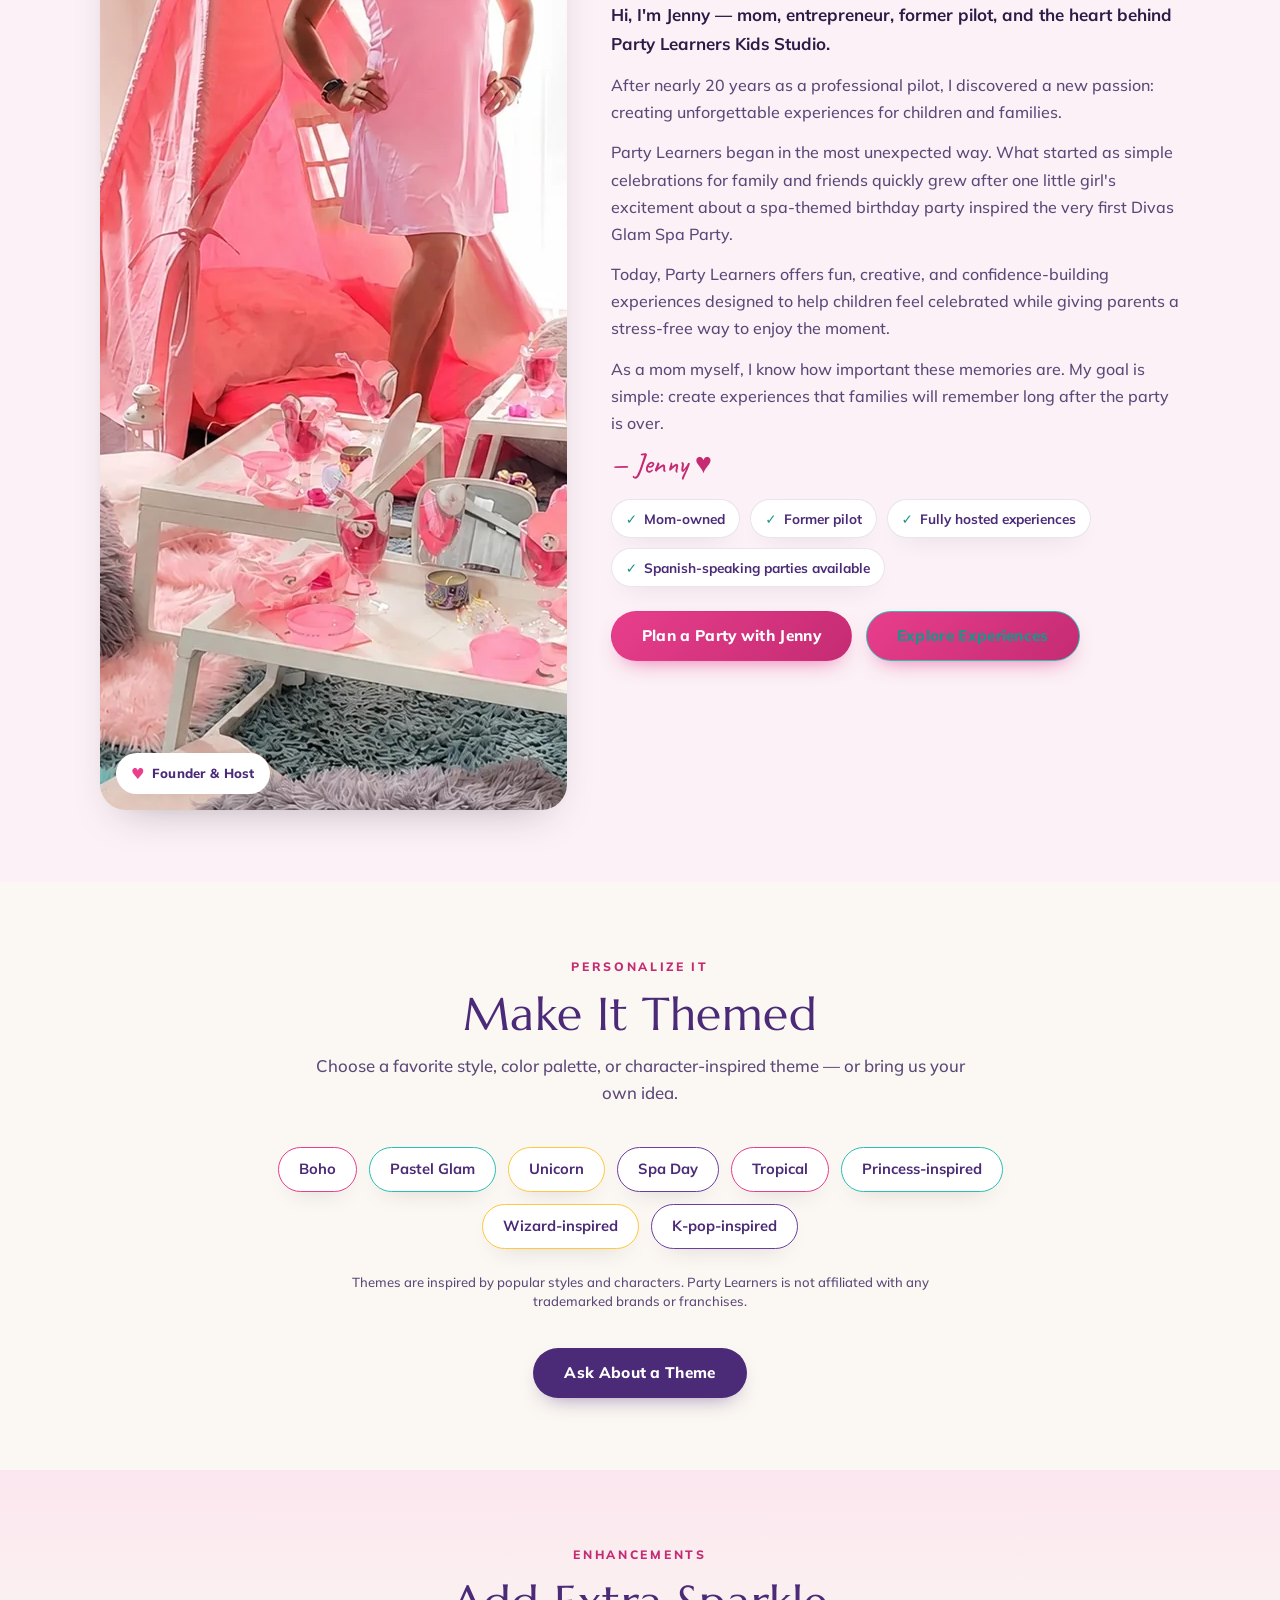
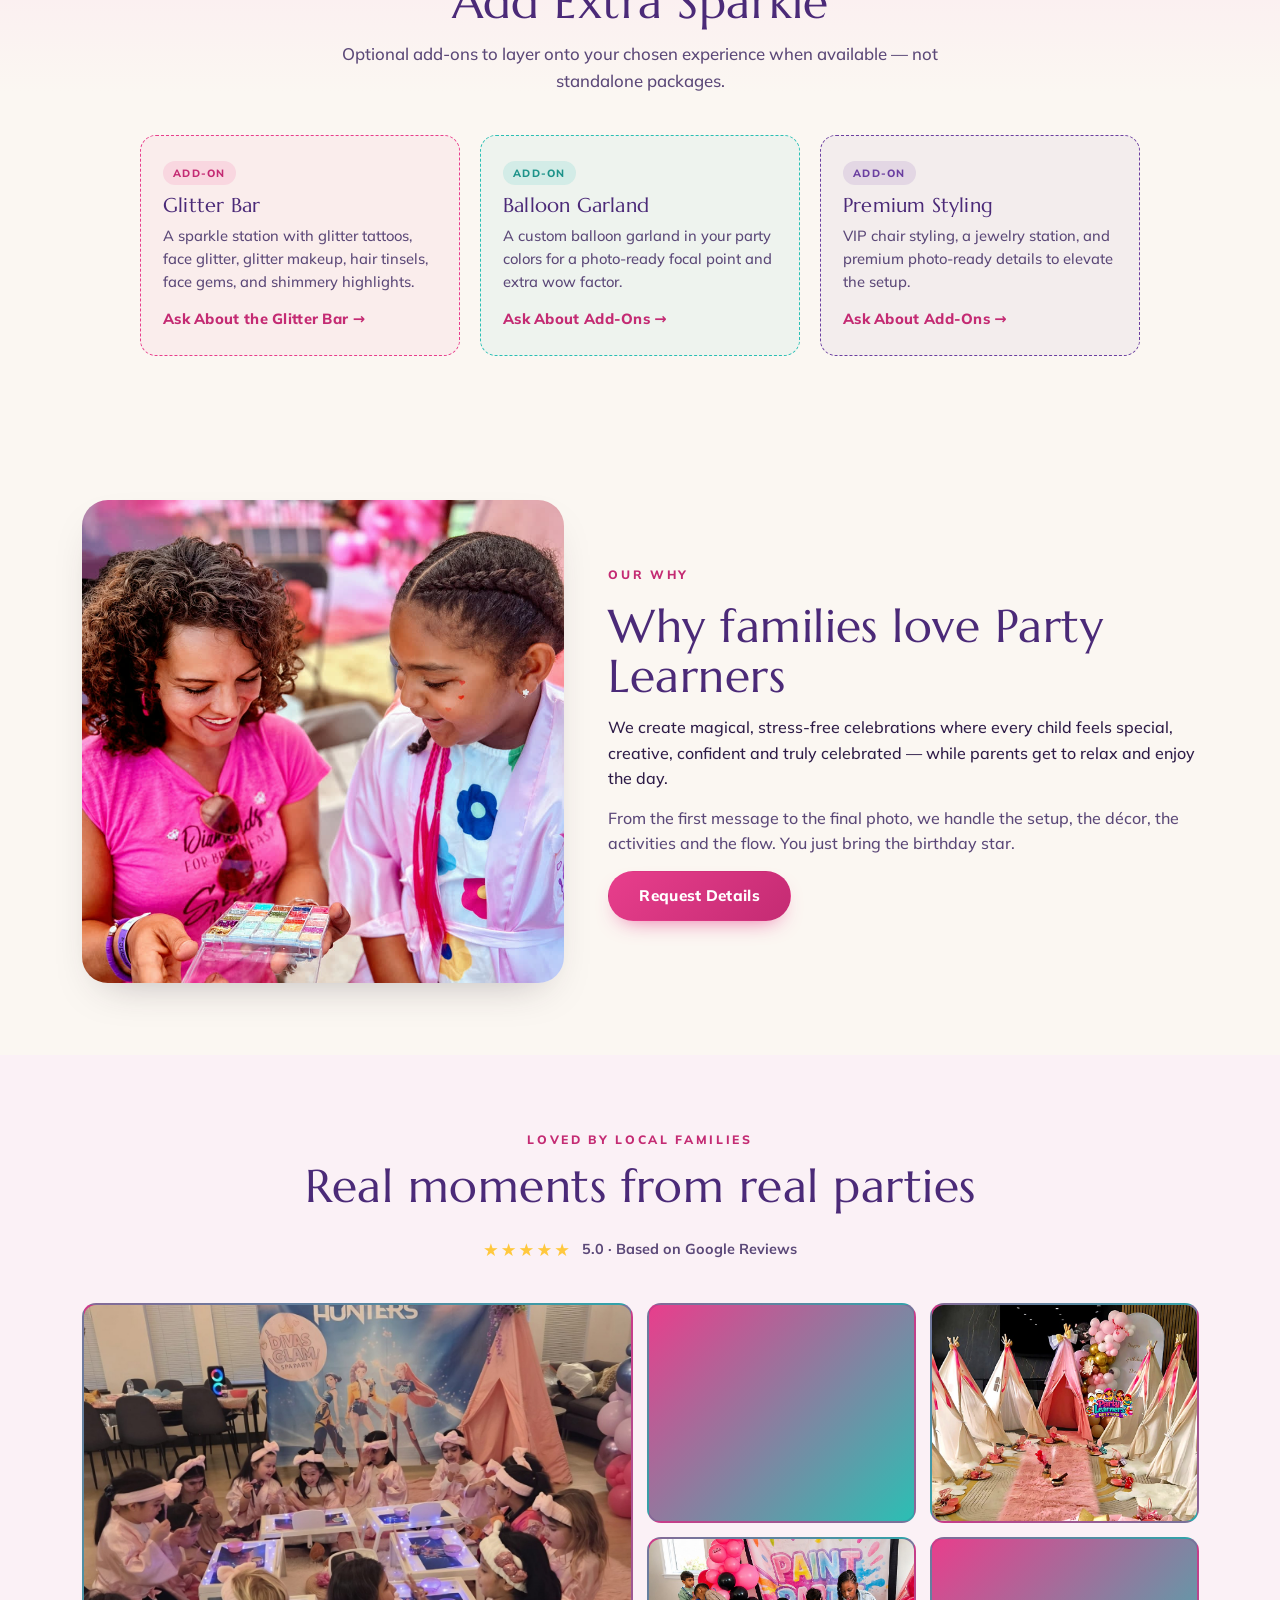
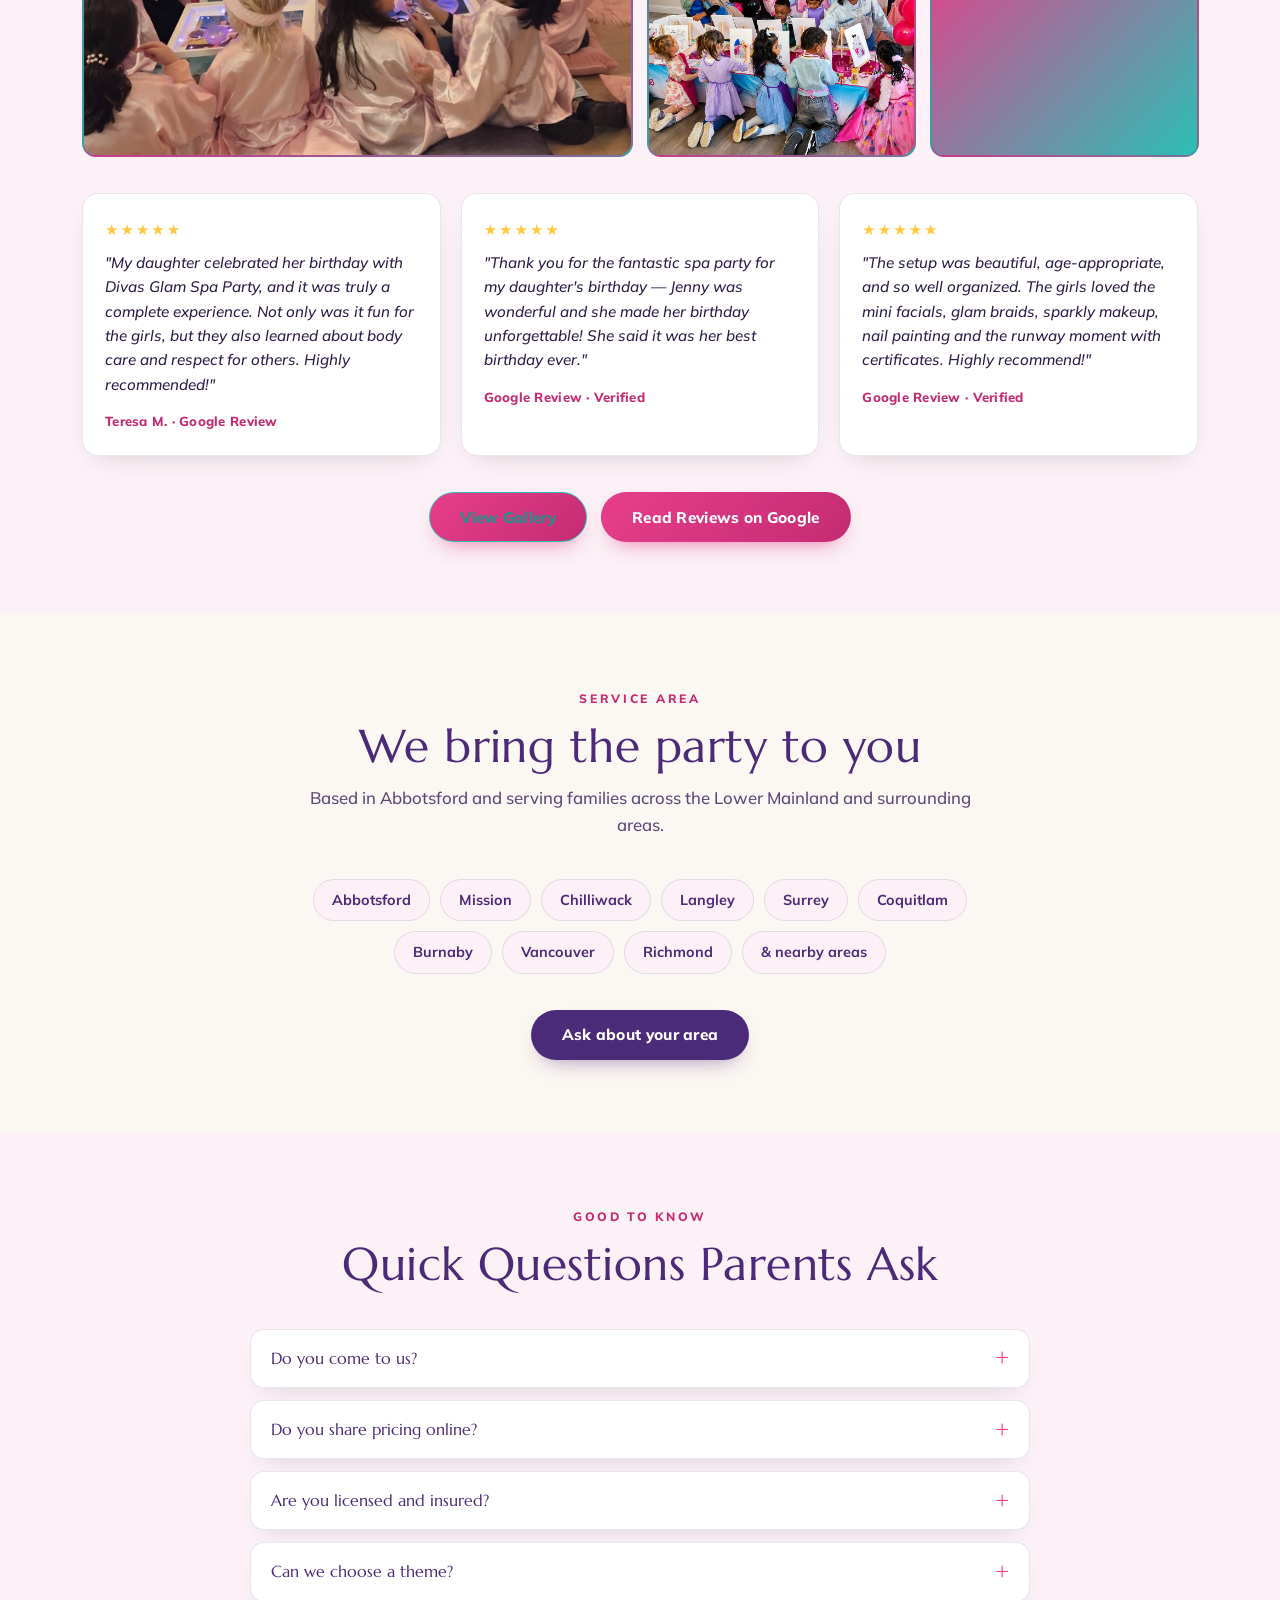
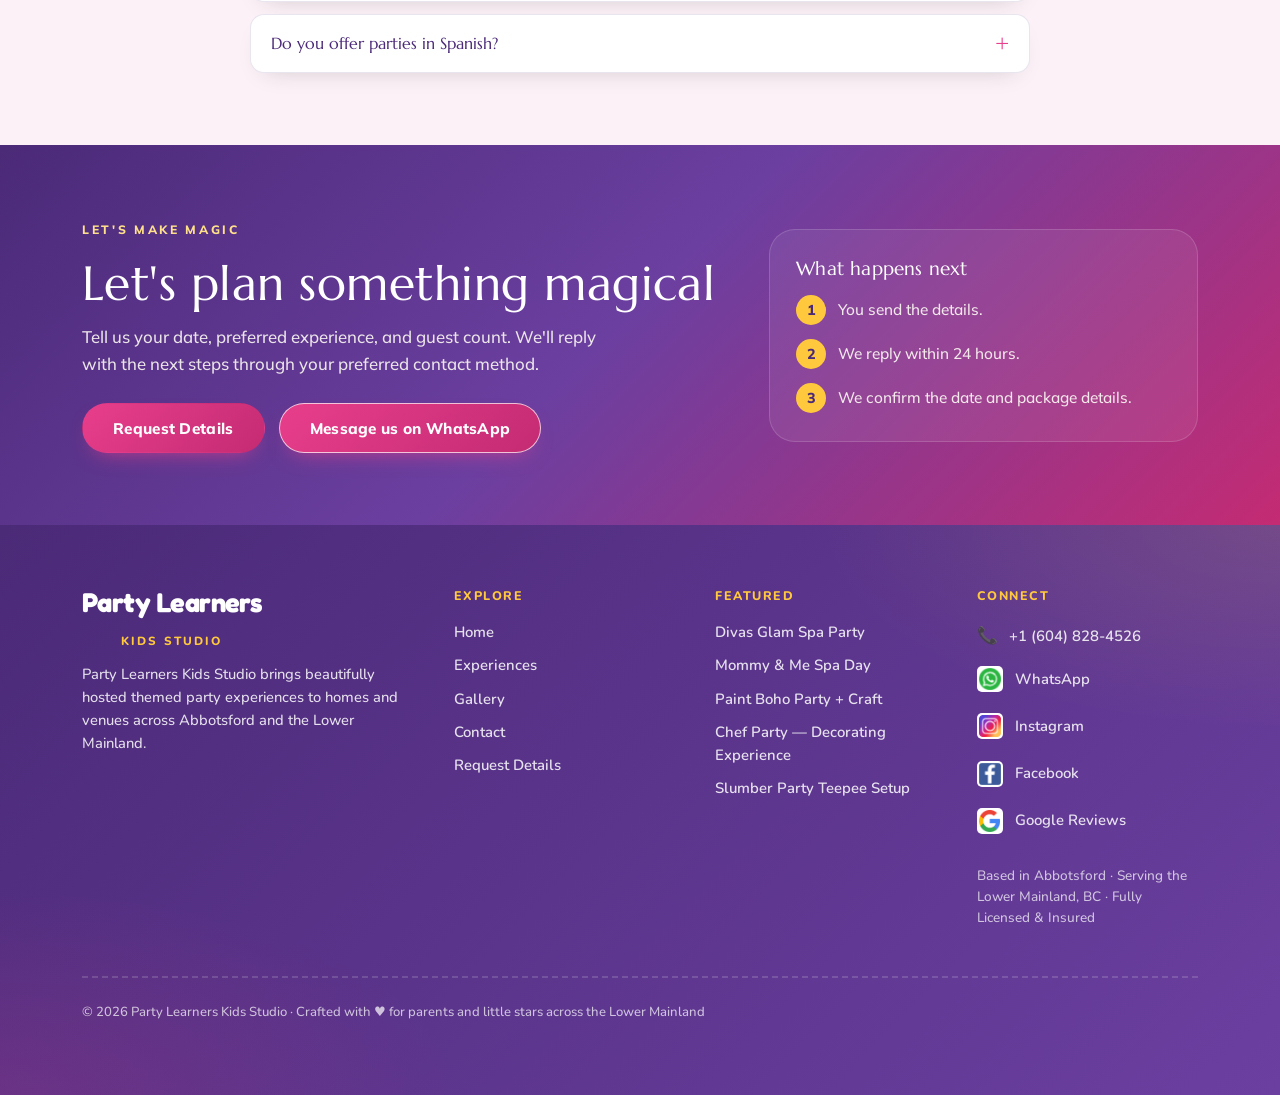
==== commit 4719bd39: "Add 'Meet Jenny' founder trust section to homepage + normalize name to Jenny - New homepage section " ====
--- a/index.html
+++ b/index.html
@@ -85,7 +85,7 @@
   <link rel="preload" as="image" href="images/logo-banner.png" />
   <link rel="preload" as="image" href="images/divas-glam-spa-hero.webp" type="image/webp" />
   <link rel="stylesheet" href="css/style.css?v=68" />
-  <link rel="stylesheet" href="css/home-v2.css?v=69" />
+  <link rel="stylesheet" href="css/home-v2.css?v=70" />
   <link rel="icon" href="images/logo.jpeg" />
 </head>
 <body class="home-v2">
@@ -436,6 +436,43 @@
   </div>
 </section>
 
+<!-- ============== 5C. MEET JENNY (founder trust section) ============== -->
+<section class="hx-section hx-section--soft" id="meet-jenny">
+  <div class="container">
+    <div class="hx-meet">
+      <div class="hx-meet__media">
+        <picture>
+          <source type="image/webp" srcset="images/meet-jenny.webp" />
+          <img src="images/meet-jenny.jpg" alt="Jenny, founder of Party Learners Kids Studio, standing in a pink themed kids spa party setup." loading="lazy" decoding="async" width="1200" height="1061" />
+        </picture>
+        <span class="hx-meet__badge">Founder &amp; Host</span>
+      </div>
+      <div class="hx-meet__body">
+        <span class="hx-eyebrow">the heart behind Party Learners</span>
+        <h2 class="hx-h2">Meet Jenny</h2>
+        <div class="hx-meet__bio">
+          <p>Hi, I'm Jenny — mom, entrepreneur, former pilot, and the heart behind Party Learners Kids Studio.</p>
+          <p>After nearly 20 years as a professional pilot, I discovered a new passion: creating unforgettable experiences for children and families.</p>
+          <p>Party Learners began in the most unexpected way. What started as simple celebrations for family and friends quickly grew after one little girl's excitement about a spa-themed birthday party inspired the very first Divas Glam Spa Party.</p>
+          <p>Today, Party Learners offers fun, creative, and confidence-building experiences designed to help children feel celebrated while giving parents a stress-free way to enjoy the moment.</p>
+          <p>As a mom myself, I know how important these memories are. My goal is simple: create experiences that families will remember long after the party is over.</p>
+        </div>
+        <p class="hx-meet__signature">— Jenny ♥</p>
+        <ul class="hx-meet__tags" aria-label="About Jenny">
+          <li class="hx-meet__tag">Mom-owned</li>
+          <li class="hx-meet__tag">Former pilot</li>
+          <li class="hx-meet__tag">Fully hosted experiences</li>
+          <li class="hx-meet__tag">Spanish-speaking parties available</li>
+        </ul>
+        <div class="hx-meet__actions">
+          <a href="contact.html" class="pv-btn">Plan a Party with Jenny</a>
+          <a href="experiences.html" class="pv-btn pv-btn--ghost-plum">Explore Experiences</a>
+        </div>
+      </div>
+    </div>
+  </div>
+</section>
+
 <!-- ============== 6. MAKE IT THEMED ============== -->
 <section class="hx-section">
   <div class="container">
@@ -503,7 +540,7 @@
   <div class="container">
     <div class="hx-why">
       <div class="hx-why__media">
-        <img src="images/jenn-with-child.jpg?v=2" alt="Jenn sharing a warm moment with a young guest at a Party Learners celebration" loading="lazy" decoding="async" width="900" height="900" />
+        <img src="images/jenn-with-child.jpg?v=2" alt="Jenny sharing a warm moment with a young guest at a Party Learners celebration" loading="lazy" decoding="async" width="900" height="900" />
       </div>
       <div class="hx-why__body">
         <span class="hx-eyebrow">our why</span>
--- a/css/home-v2.css
+++ b/css/home-v2.css
@@ -535,3 +535,33 @@
 @media (prefers-reduced-motion: reduce) {
   .home-v2 .hx-faq__item summary::after { transition: none; }
 }
+
+/* ============================================================
+   MEET JENNY — founder trust section
+   ============================================================ */
+.home-v2 .hx-meet { display: grid; grid-template-columns: 0.82fr 1fr; gap: 44px; align-items: center; max-width: 1080px; margin: 0 auto; }
+.home-v2 .hx-meet__media { position: relative; }
+.home-v2 .hx-meet__media img { width: 100%; aspect-ratio: 4 / 5; object-fit: cover; object-position: 60% 50%; border-radius: var(--pv-radius-lg); box-shadow: var(--pv-shadow); display: block; }
+.home-v2 .hx-meet__badge { position: absolute; left: 16px; bottom: 16px; display: inline-flex; align-items: center; gap: 7px; background: #fff; color: var(--pv-plum); font-family: var(--pv-sans); font-weight: 800; font-size: .82rem; letter-spacing: .02em; padding: 9px 15px; border-radius: 999px; box-shadow: var(--pv-shadow-soft); }
+.home-v2 .hx-meet__badge::before { content: '♥'; color: var(--party-pink); font-size: .95rem; }
+.home-v2 .hx-meet__body .hx-eyebrow, .home-v2 .hx-meet__body .hx-h2 { text-align: left; }
+.home-v2 .hx-meet__body .hx-h2 { margin-top: 4px; }
+.home-v2 .hx-meet__bio p { font-size: 1rem; line-height: 1.7; color: var(--pv-ink-soft); margin: 0 0 13px; }
+.home-v2 .hx-meet__bio p:first-child { color: var(--pv-ink); font-weight: 700; font-size: 1.06rem; }
+.home-v2 .hx-meet__signature { font-family: 'Caveat', cursive; font-size: 1.8rem; line-height: 1; color: var(--party-fuchsia); margin: 2px 0 20px; }
+.home-v2 .hx-meet__tags { list-style: none; padding: 0; margin: 0 0 24px; display: flex; flex-wrap: wrap; gap: 10px; }
+.home-v2 .hx-meet__tag { display: inline-flex; align-items: center; background: #fff; border: 1px solid var(--pv-line); border-radius: 999px; padding: 8px 14px; font-size: .85rem; font-weight: 700; color: var(--pv-plum); box-shadow: var(--pv-shadow-soft); }
+.home-v2 .hx-meet__tag::before { content: '✓'; color: var(--party-aqua-deep); font-weight: 900; margin-right: 7px; }
+.home-v2 .hx-meet__actions { display: flex; flex-wrap: wrap; gap: 14px; }
+
+@media (max-width: 860px) {
+  .home-v2 .hx-meet { grid-template-columns: 1fr; gap: 26px; max-width: 560px; }
+  .home-v2 .hx-meet__media img { aspect-ratio: 5 / 4; object-position: 60% 30%; }
+  .home-v2 .hx-meet__body .hx-eyebrow, .home-v2 .hx-meet__body .hx-h2 { text-align: center; }
+  .home-v2 .hx-meet__signature { text-align: center; }
+  .home-v2 .hx-meet__tags { justify-content: center; }
+  .home-v2 .hx-meet__actions { justify-content: center; }
+}
+@media (max-width: 480px) {
+  .home-v2 .hx-meet__actions .pv-btn { width: 100%; max-width: 360px; }
+}
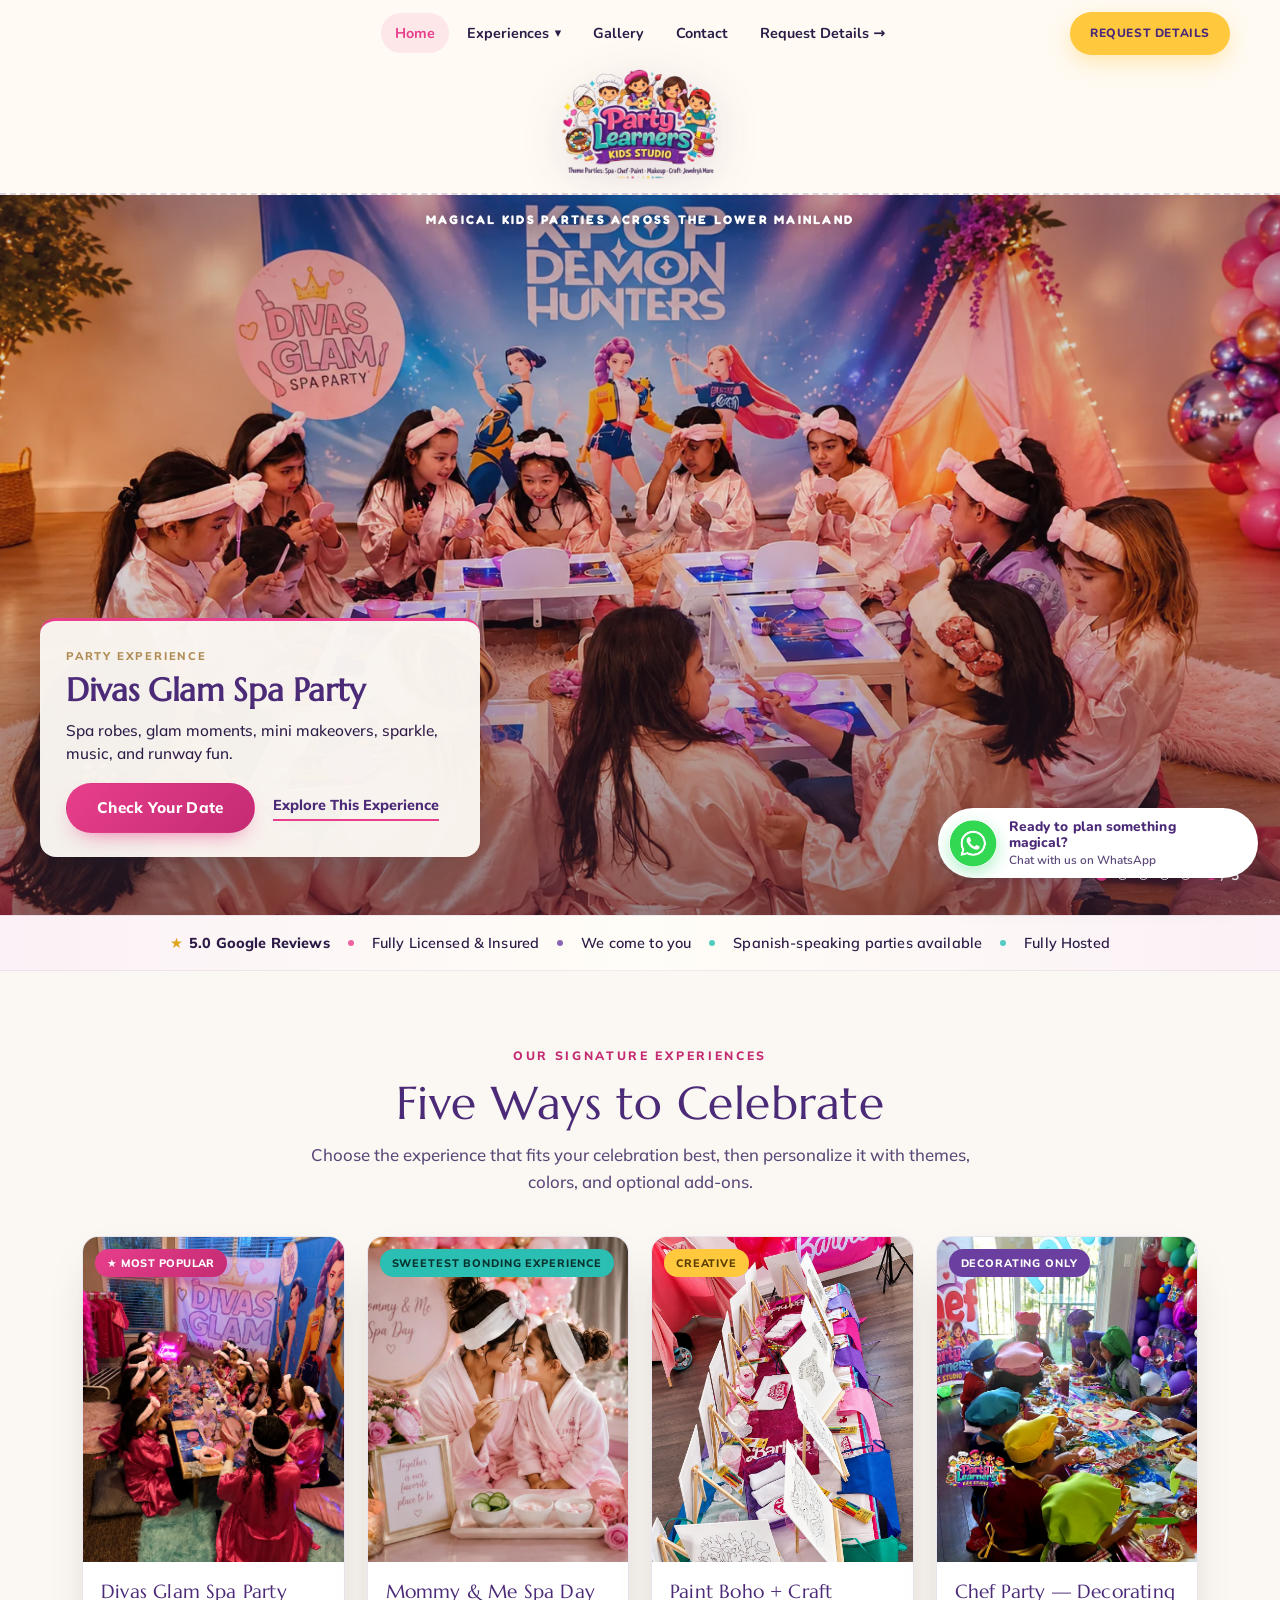
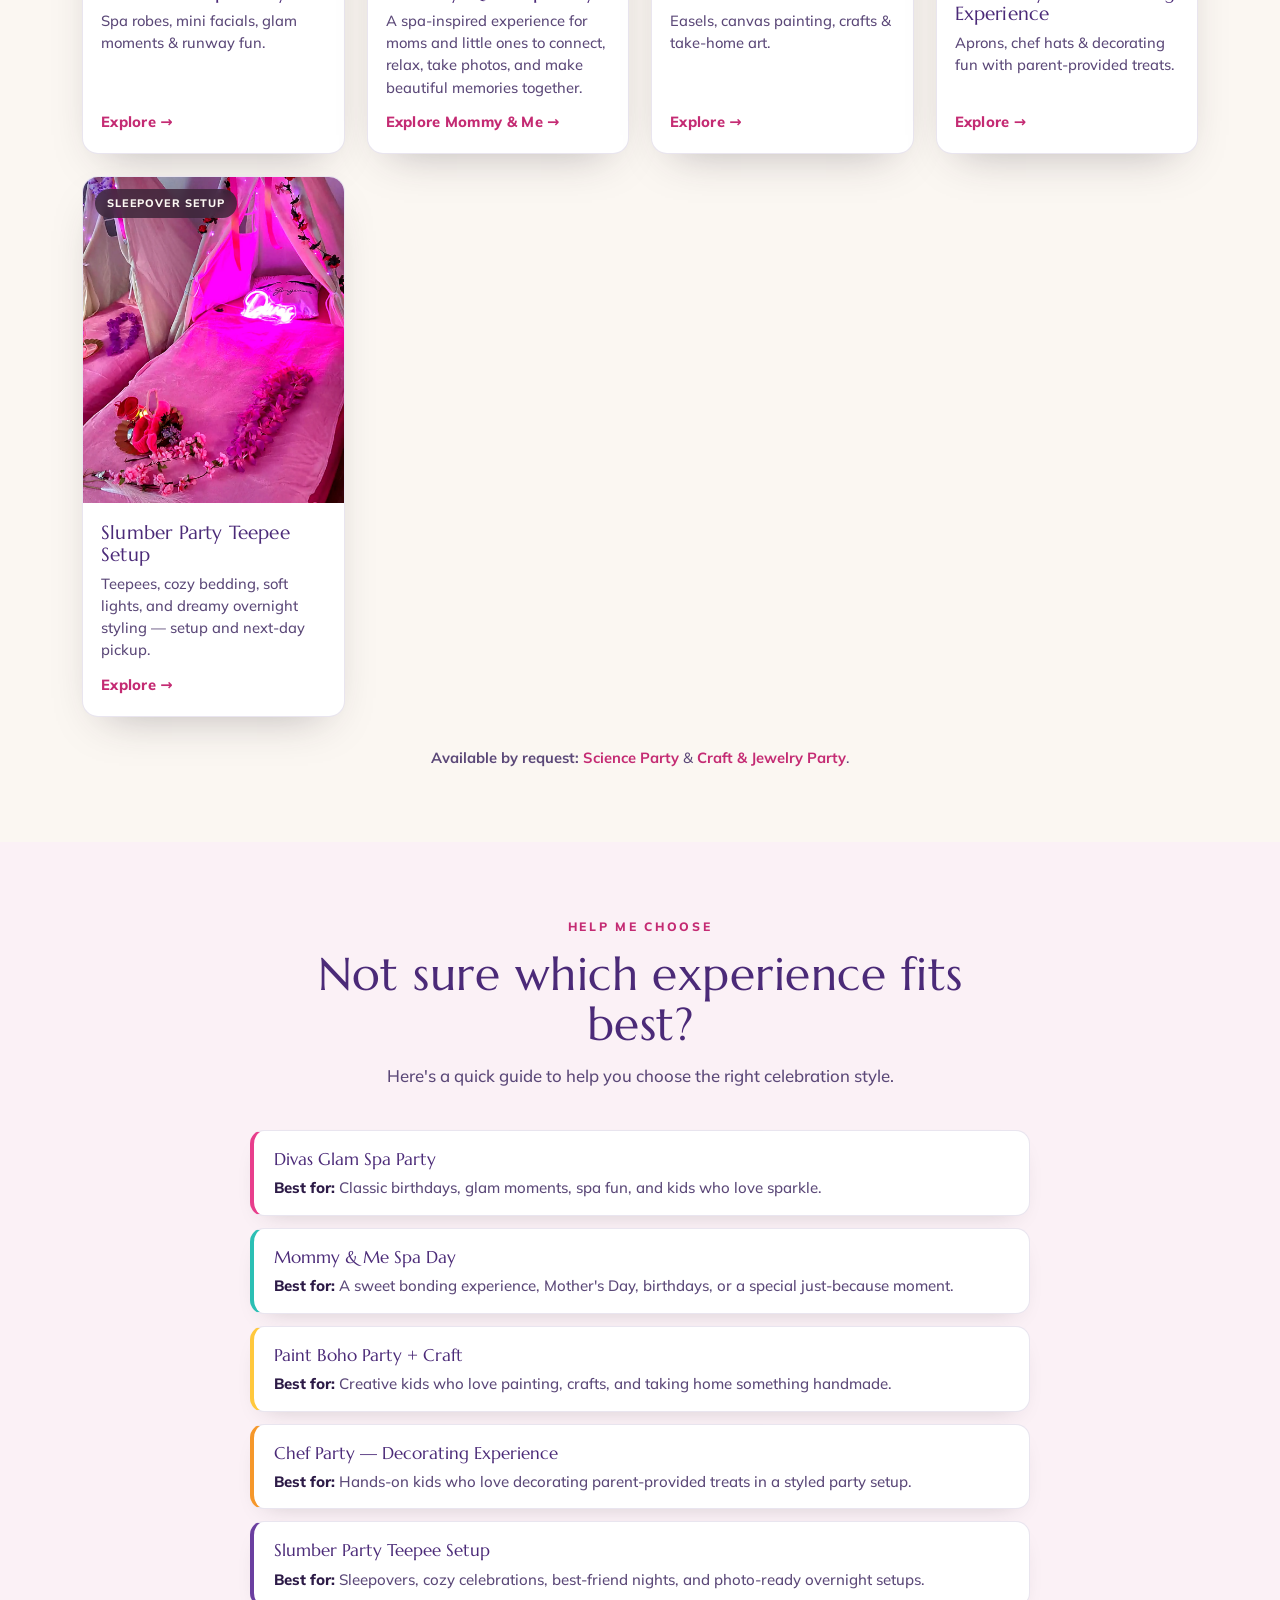
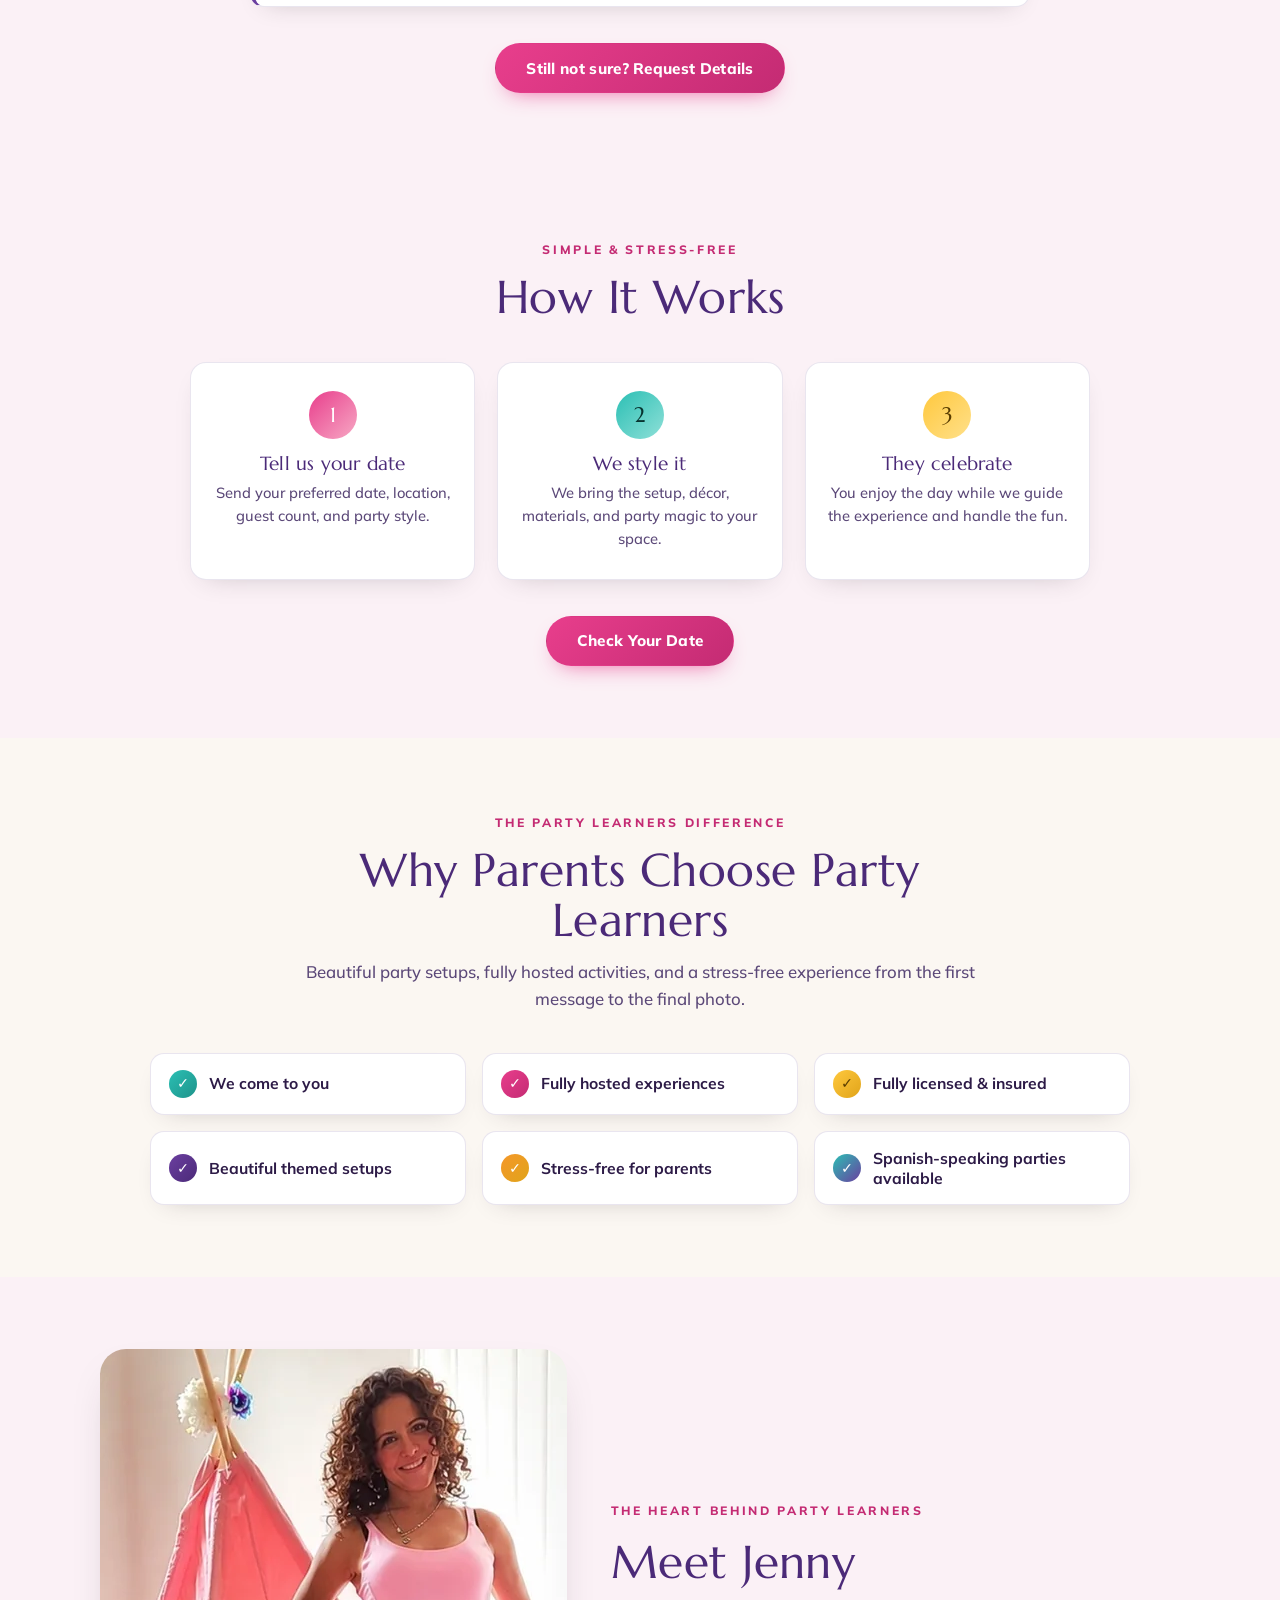
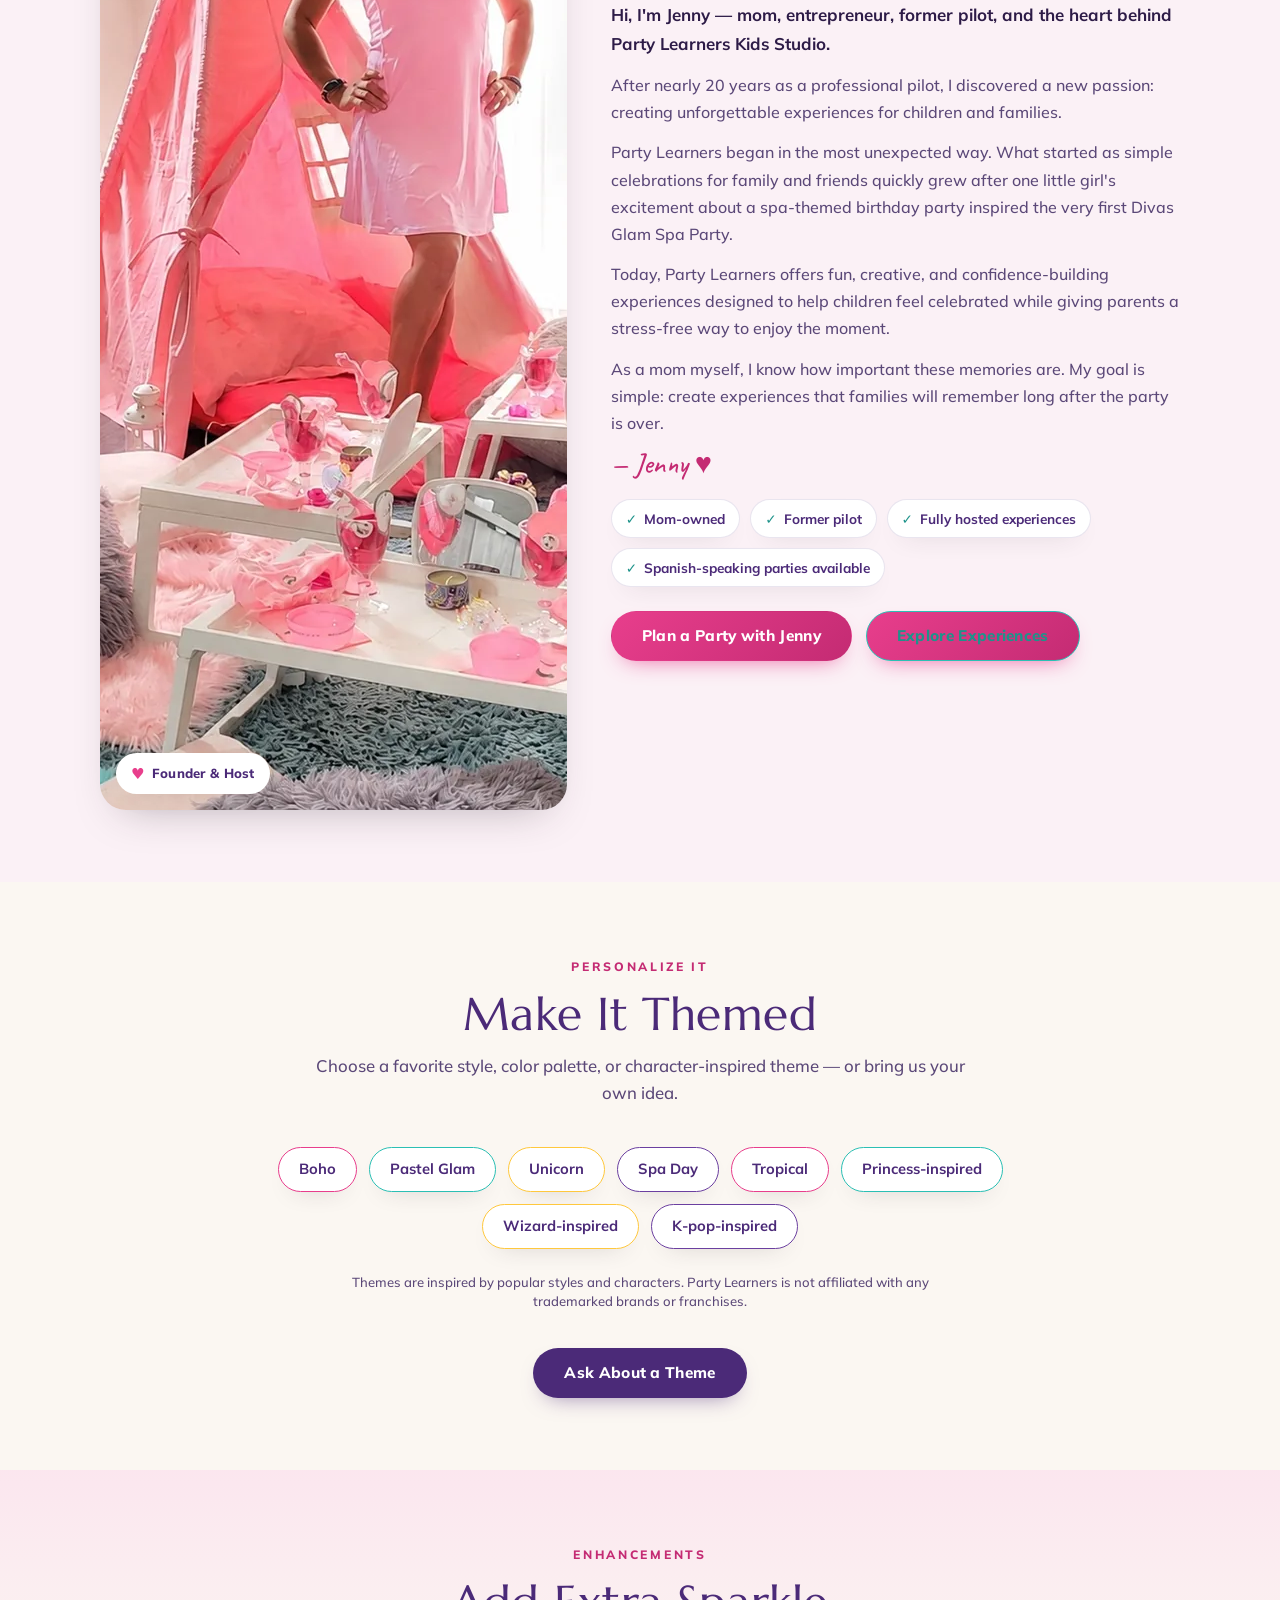
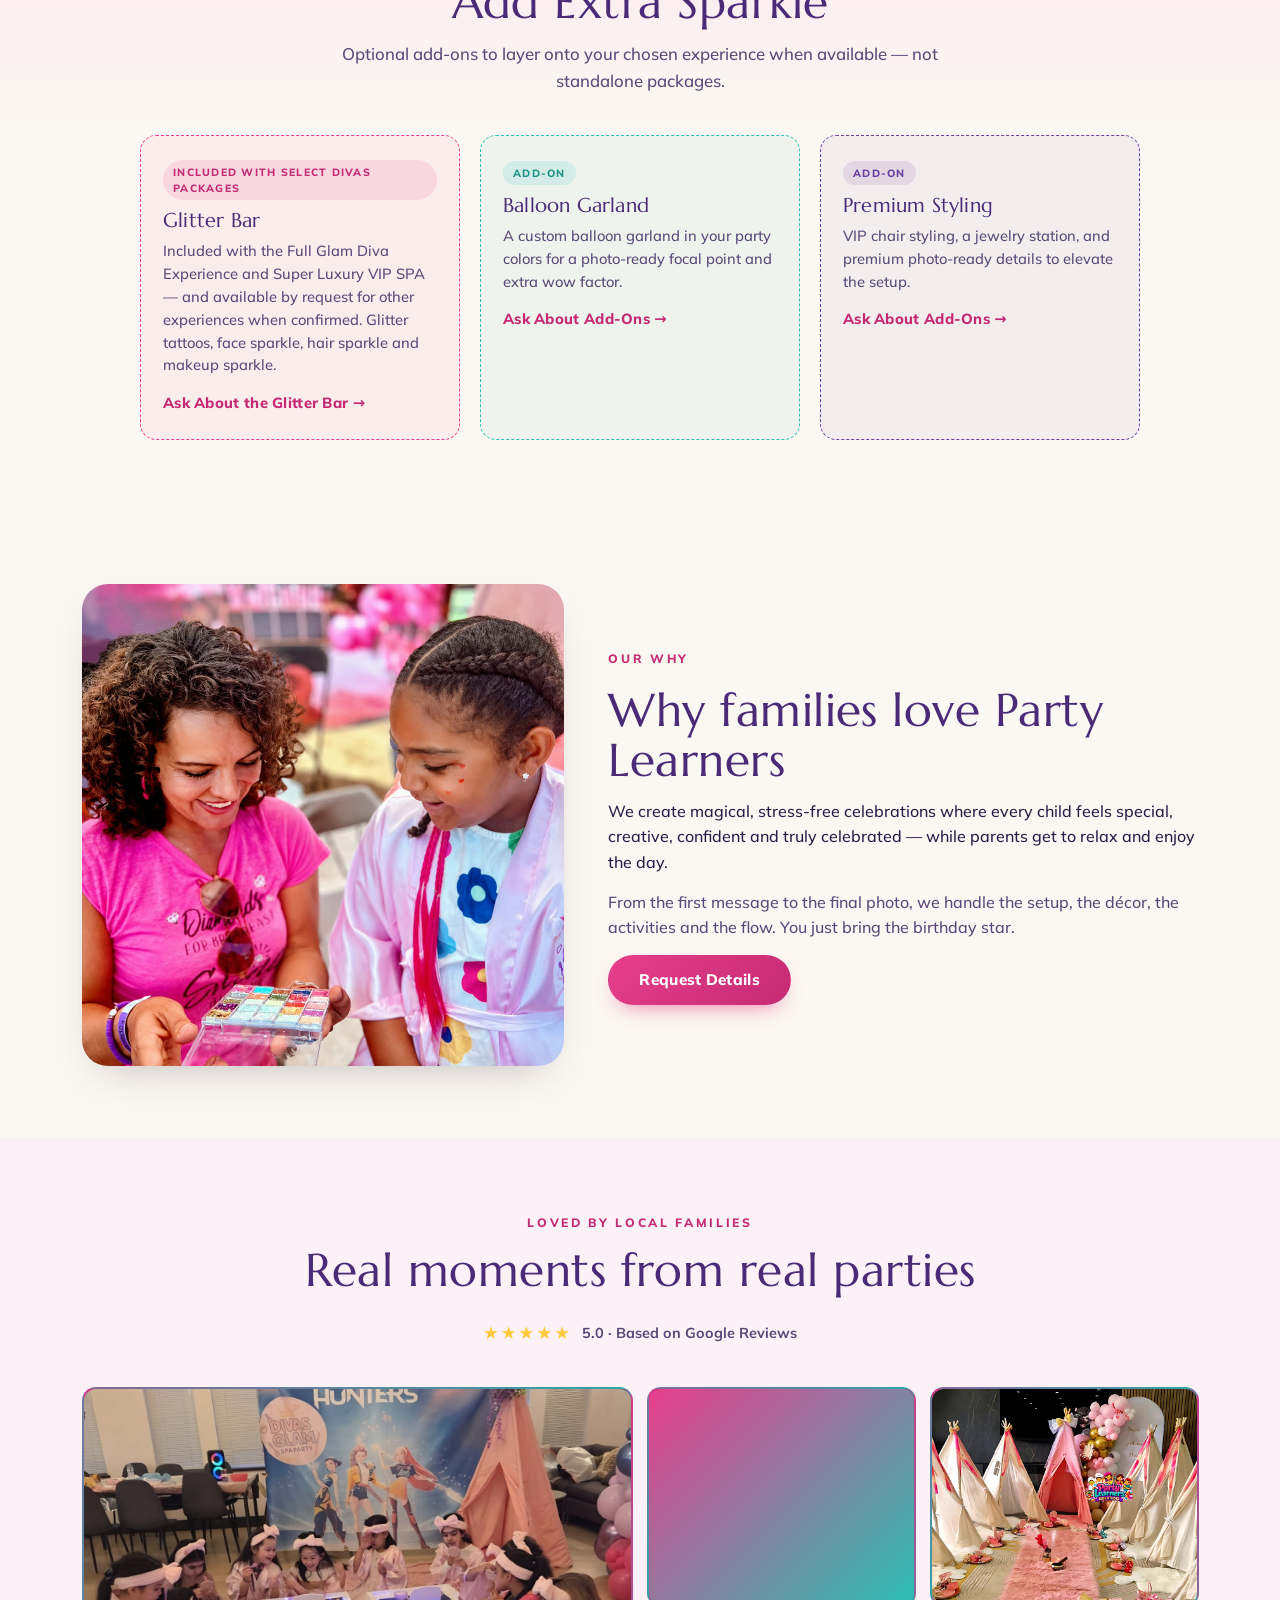
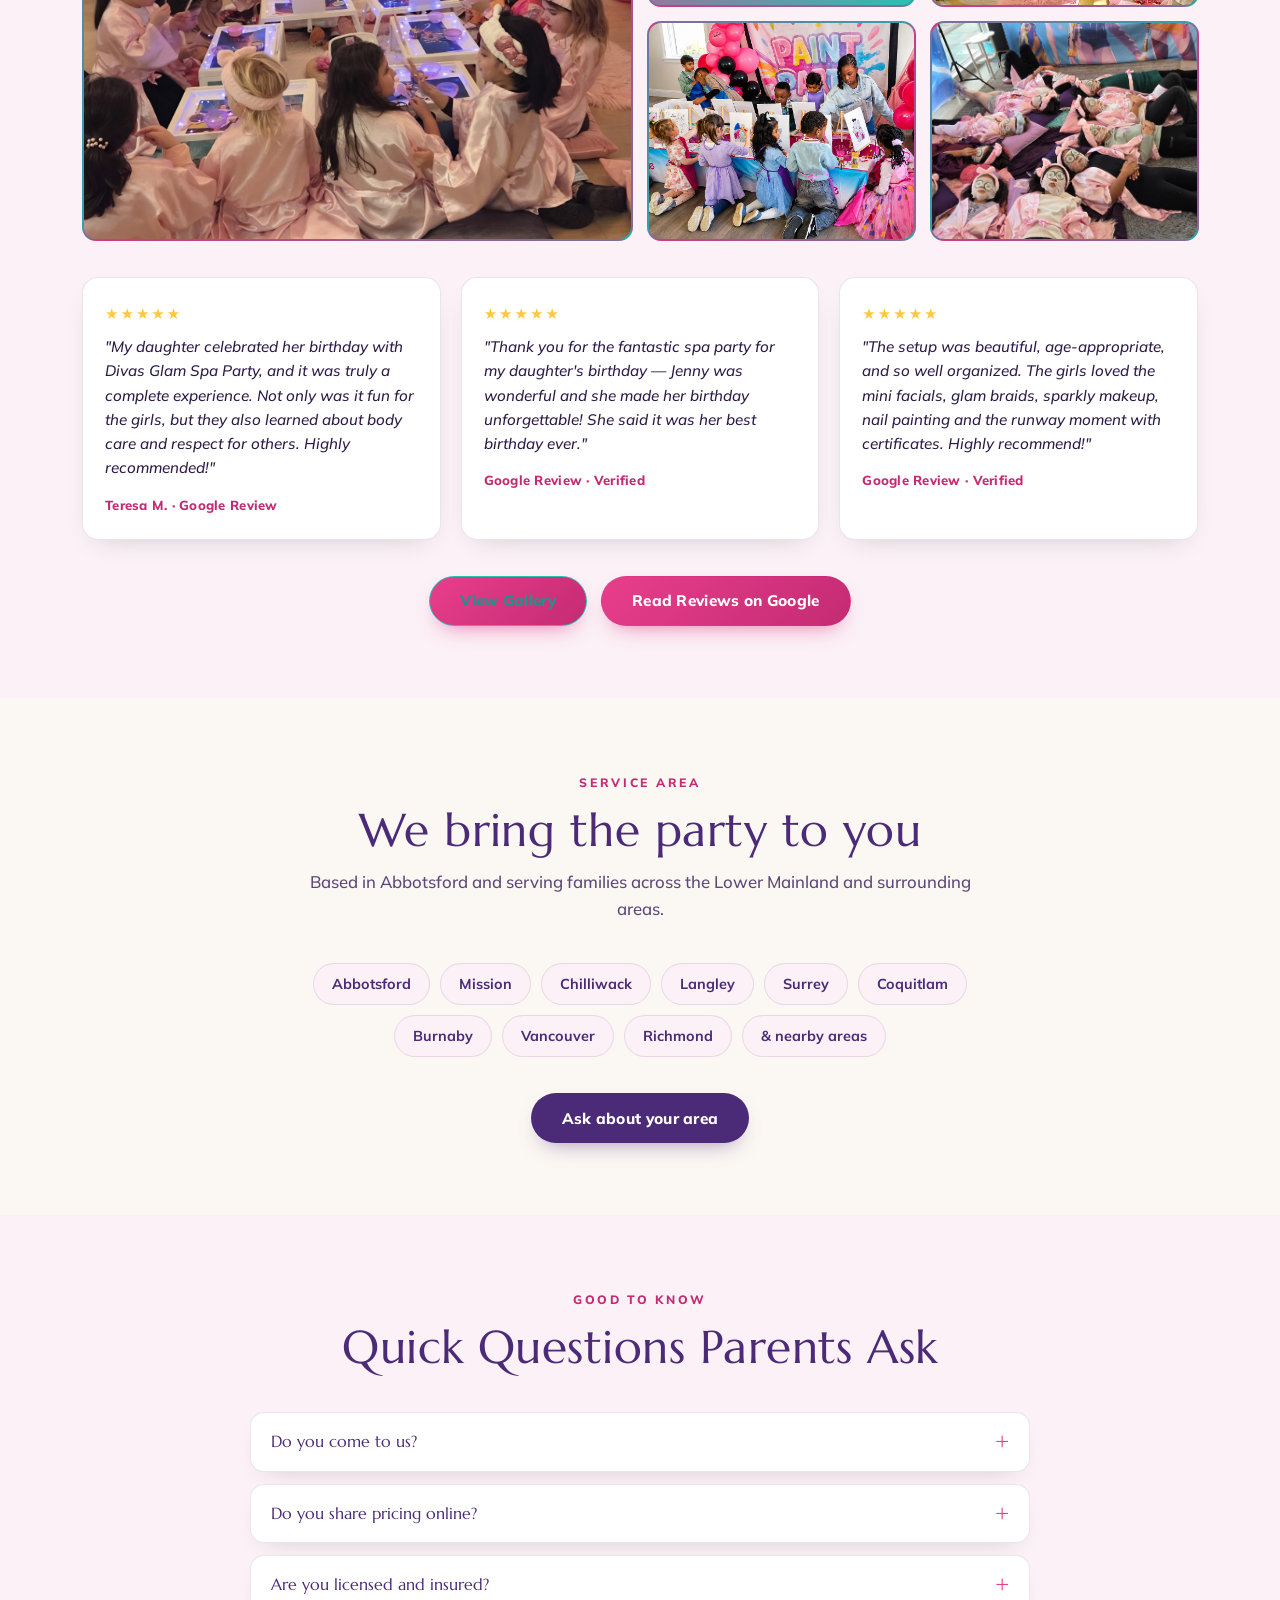
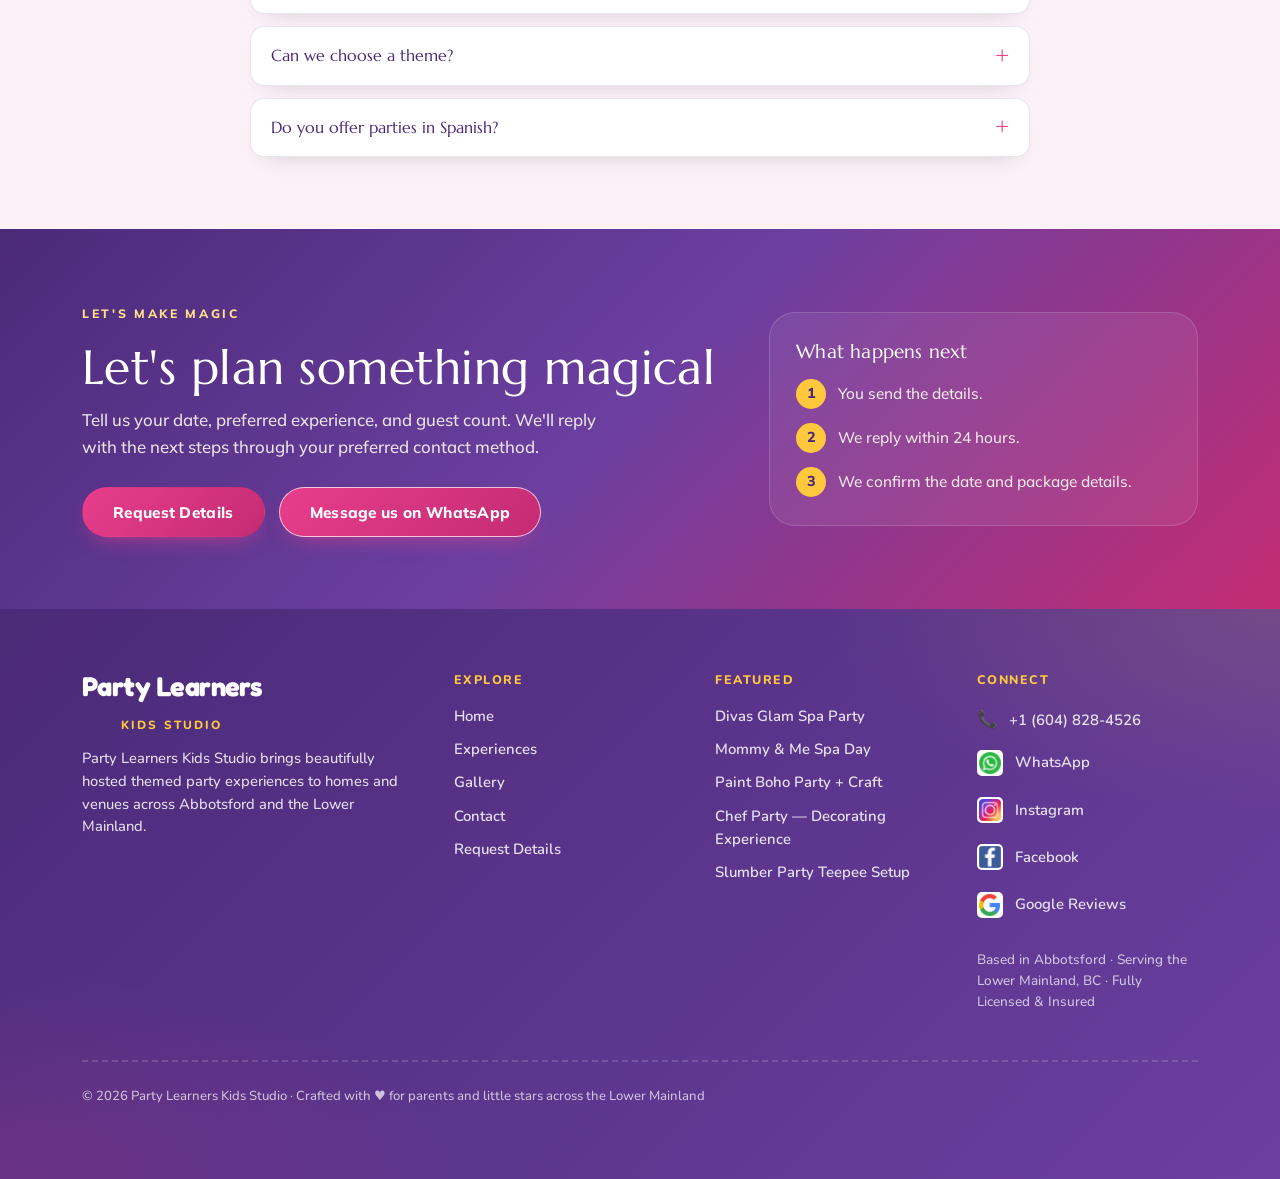
==== commit cb9ba4ac: "Sprint 7C: pricing + package accuracy (Jenny-confirmed) Mommy & Me: - Visible price anchor 'Starting" ====
--- a/index.html
+++ b/index.html
@@ -512,9 +512,9 @@
 
     <div class="hx-addon-grid">
       <article class="pv-addon">
-        <span class="pv-addon__label">Add-On</span>
+        <span class="pv-addon__label">Included with select Divas packages</span>
         <h3 class="pv-addon__title">Glitter Bar</h3>
-        <p>A sparkle station with glitter tattoos, face glitter, glitter makeup, hair tinsels, face gems, and shimmery highlights.</p>
+        <p>Included with the Full Glam Diva Experience and Super Luxury VIP SPA — and available by request for other experiences when confirmed. Glitter tattoos, face sparkle, hair sparkle and makeup sparkle.</p>
         <a href="contact.html" class="pv-link">Ask About the Glitter Bar →</a>
       </article>
 
